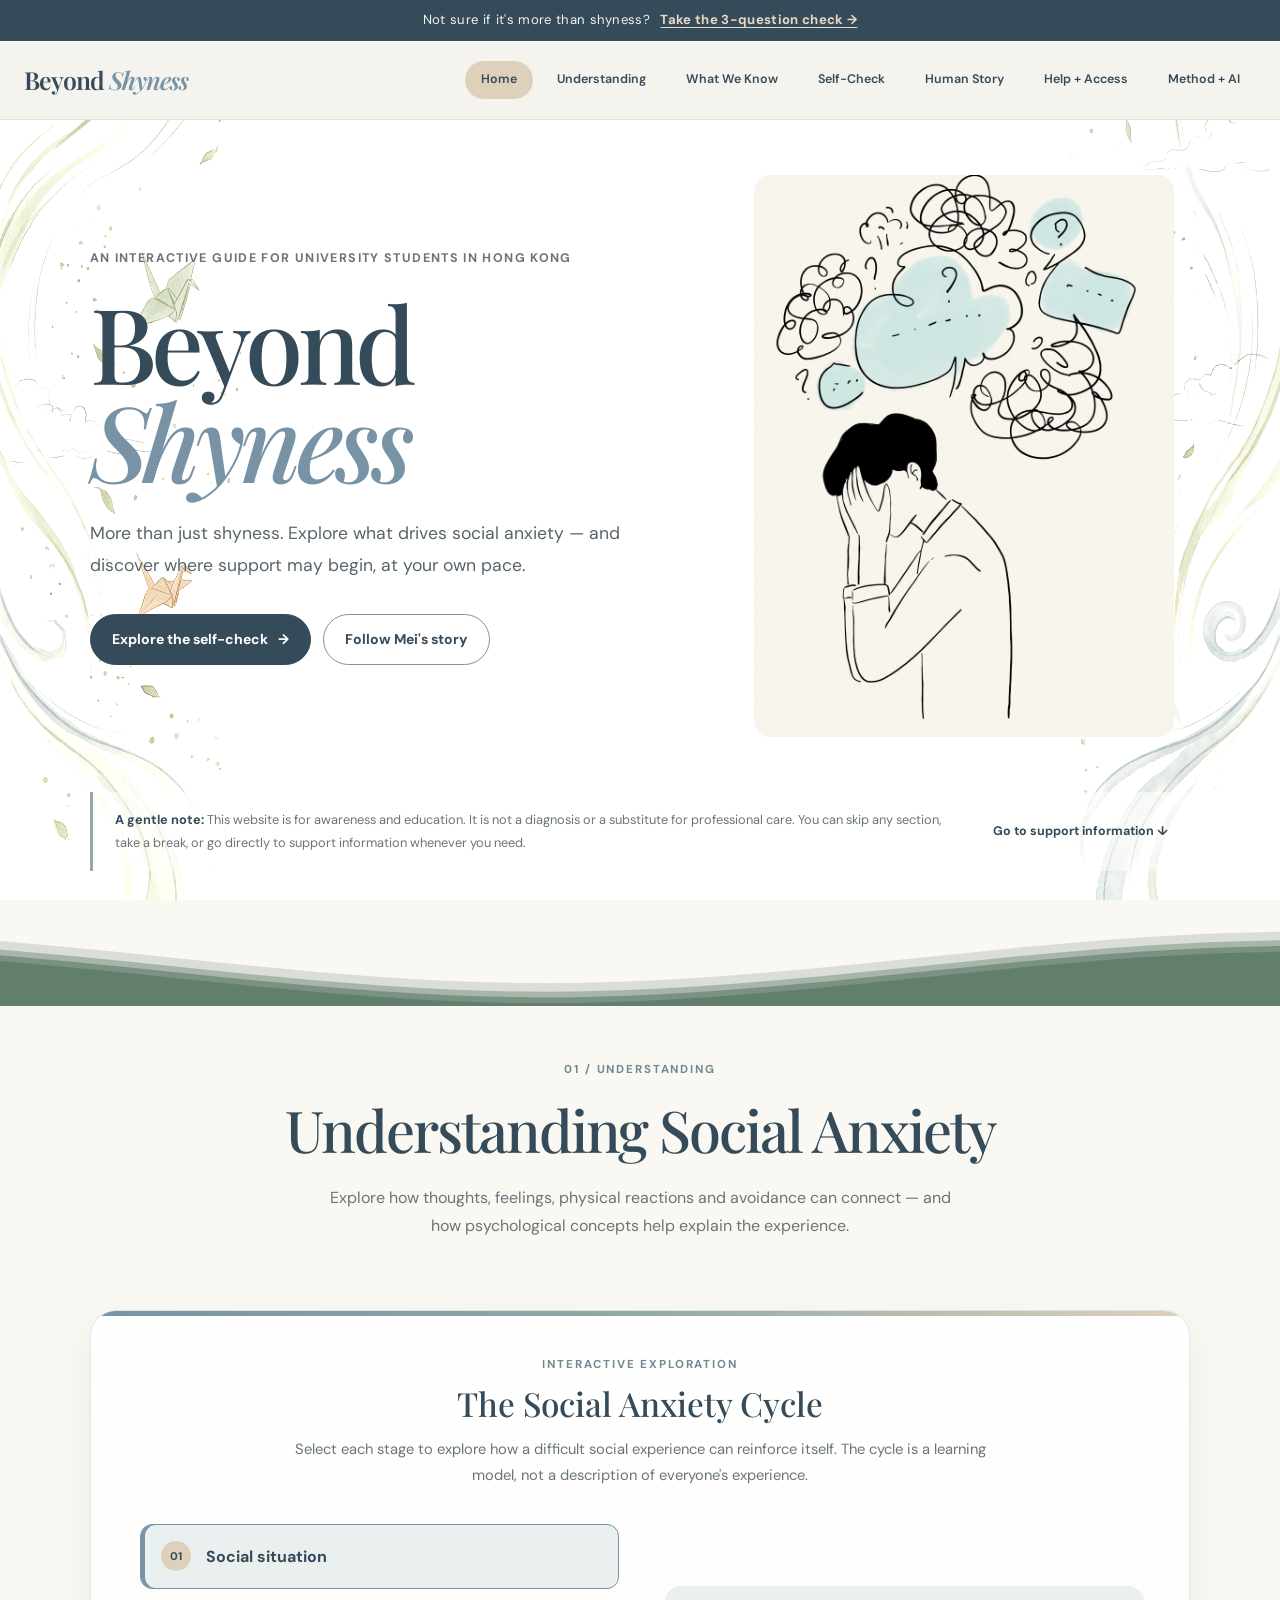
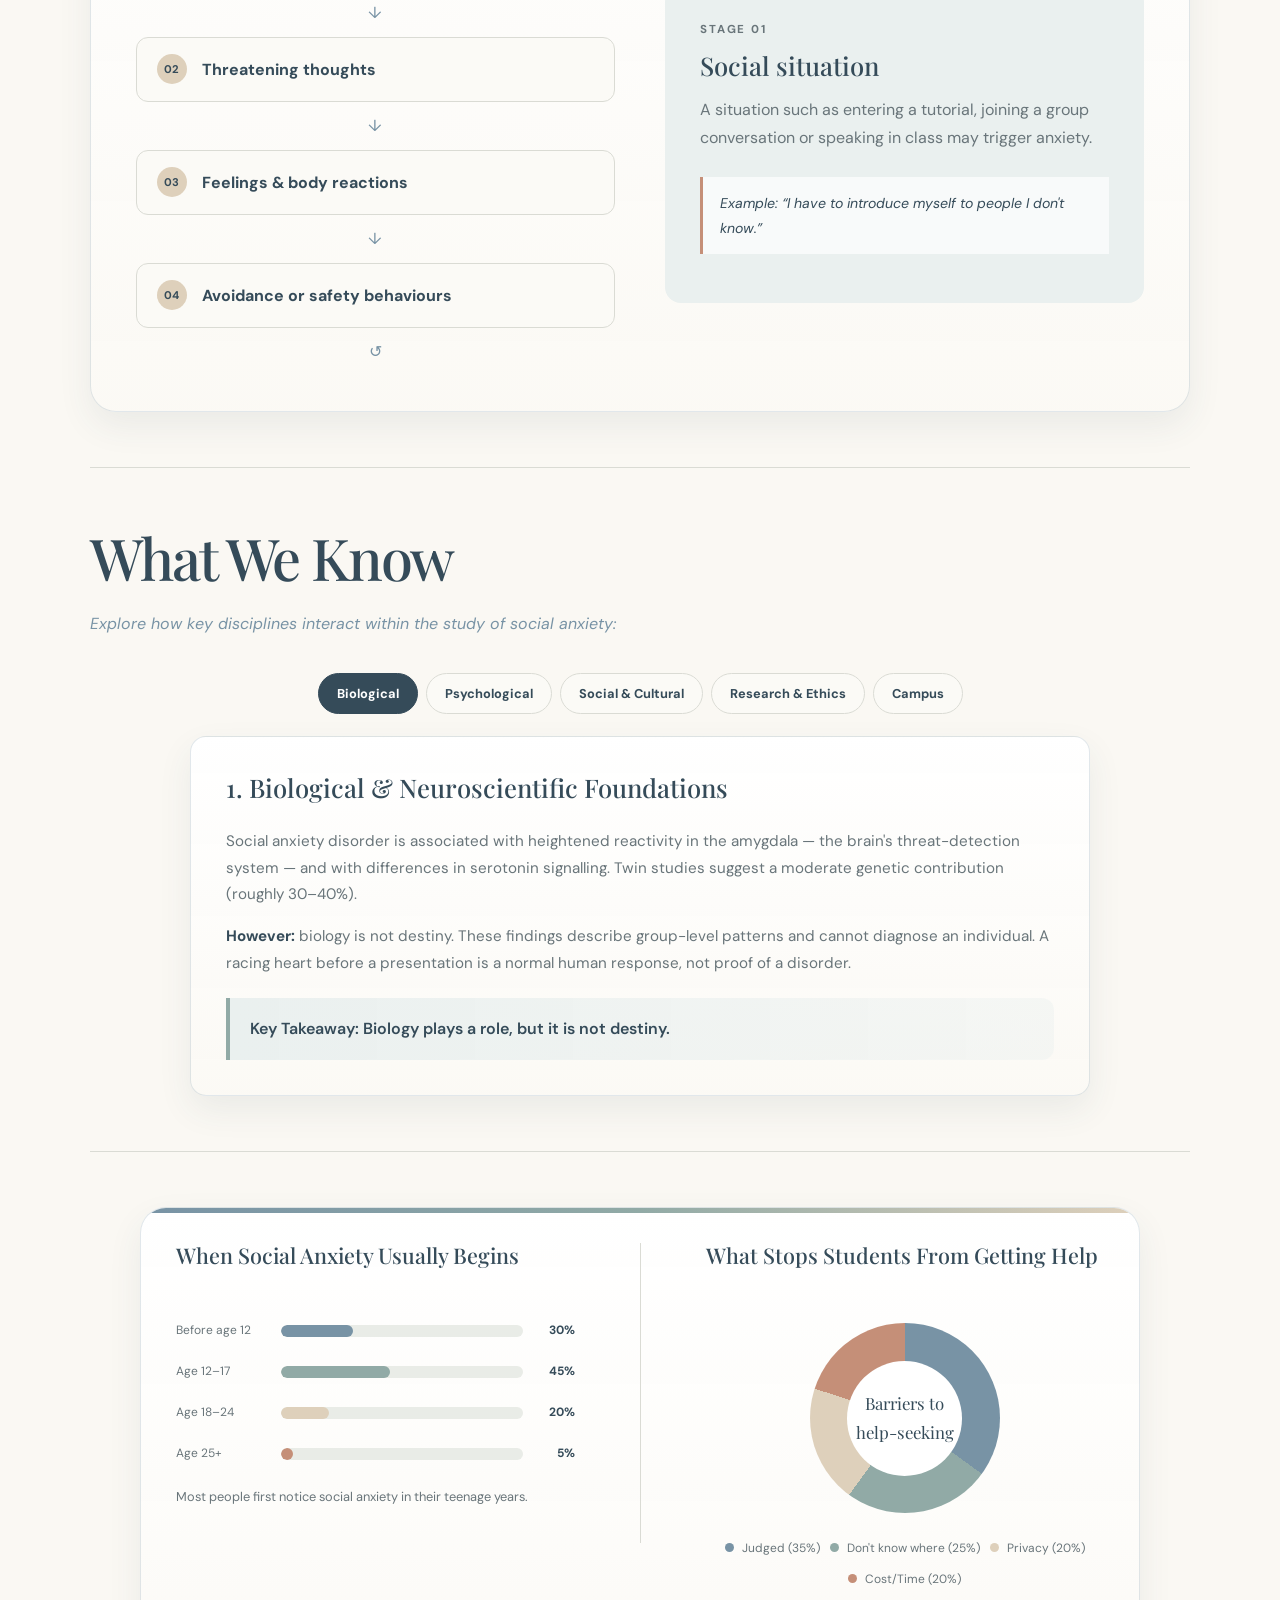
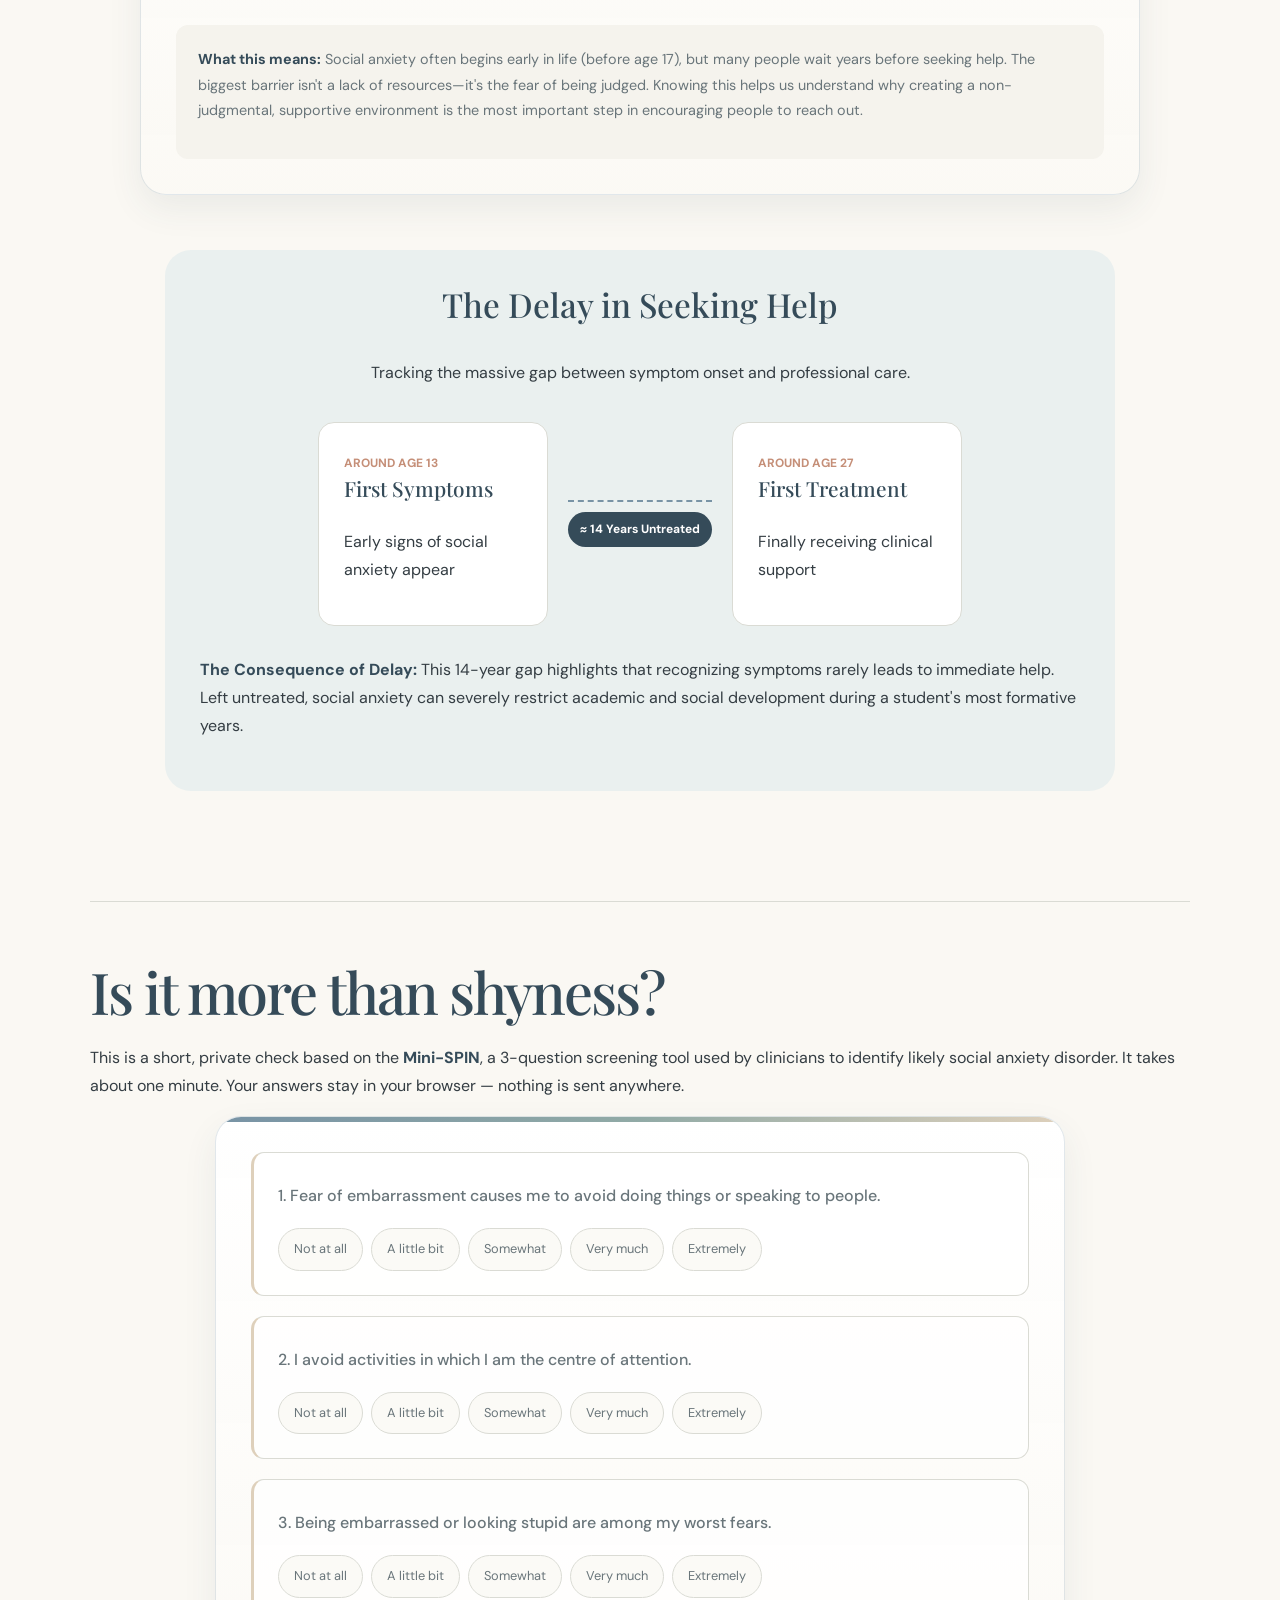
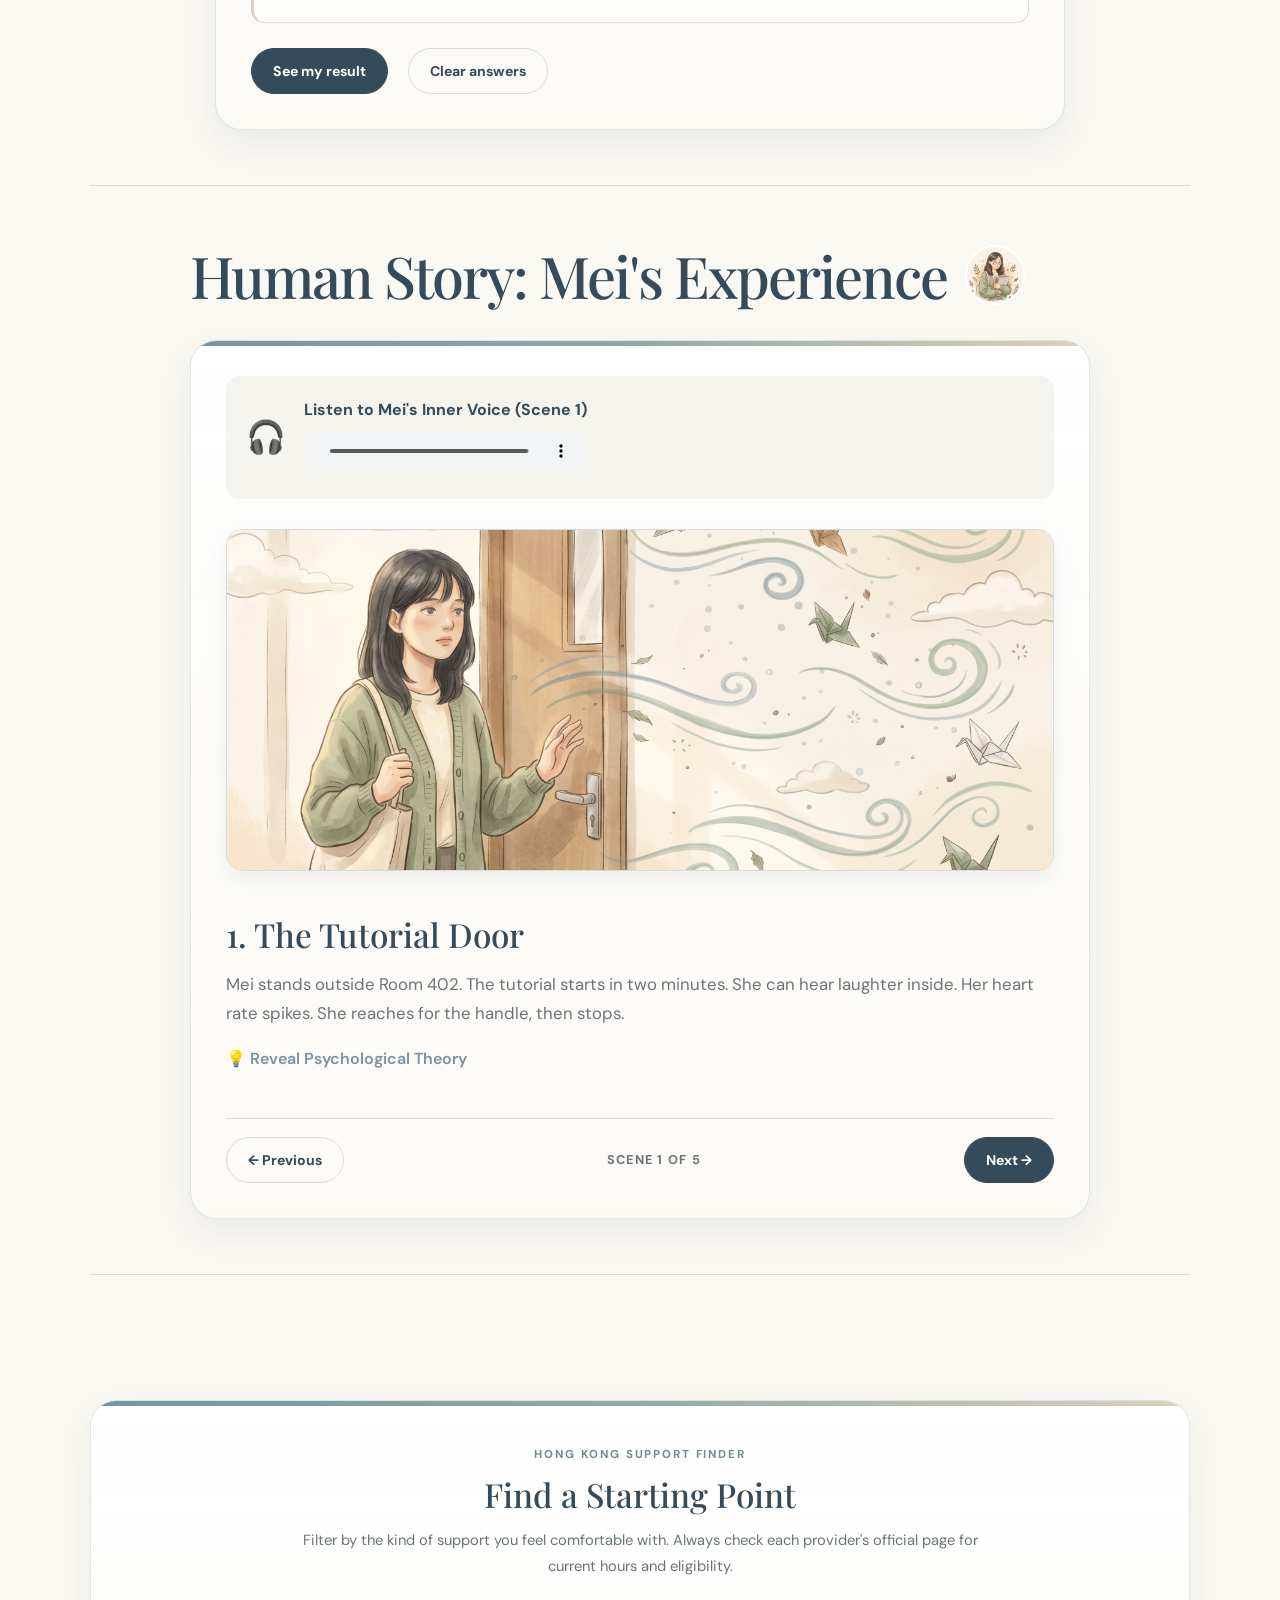
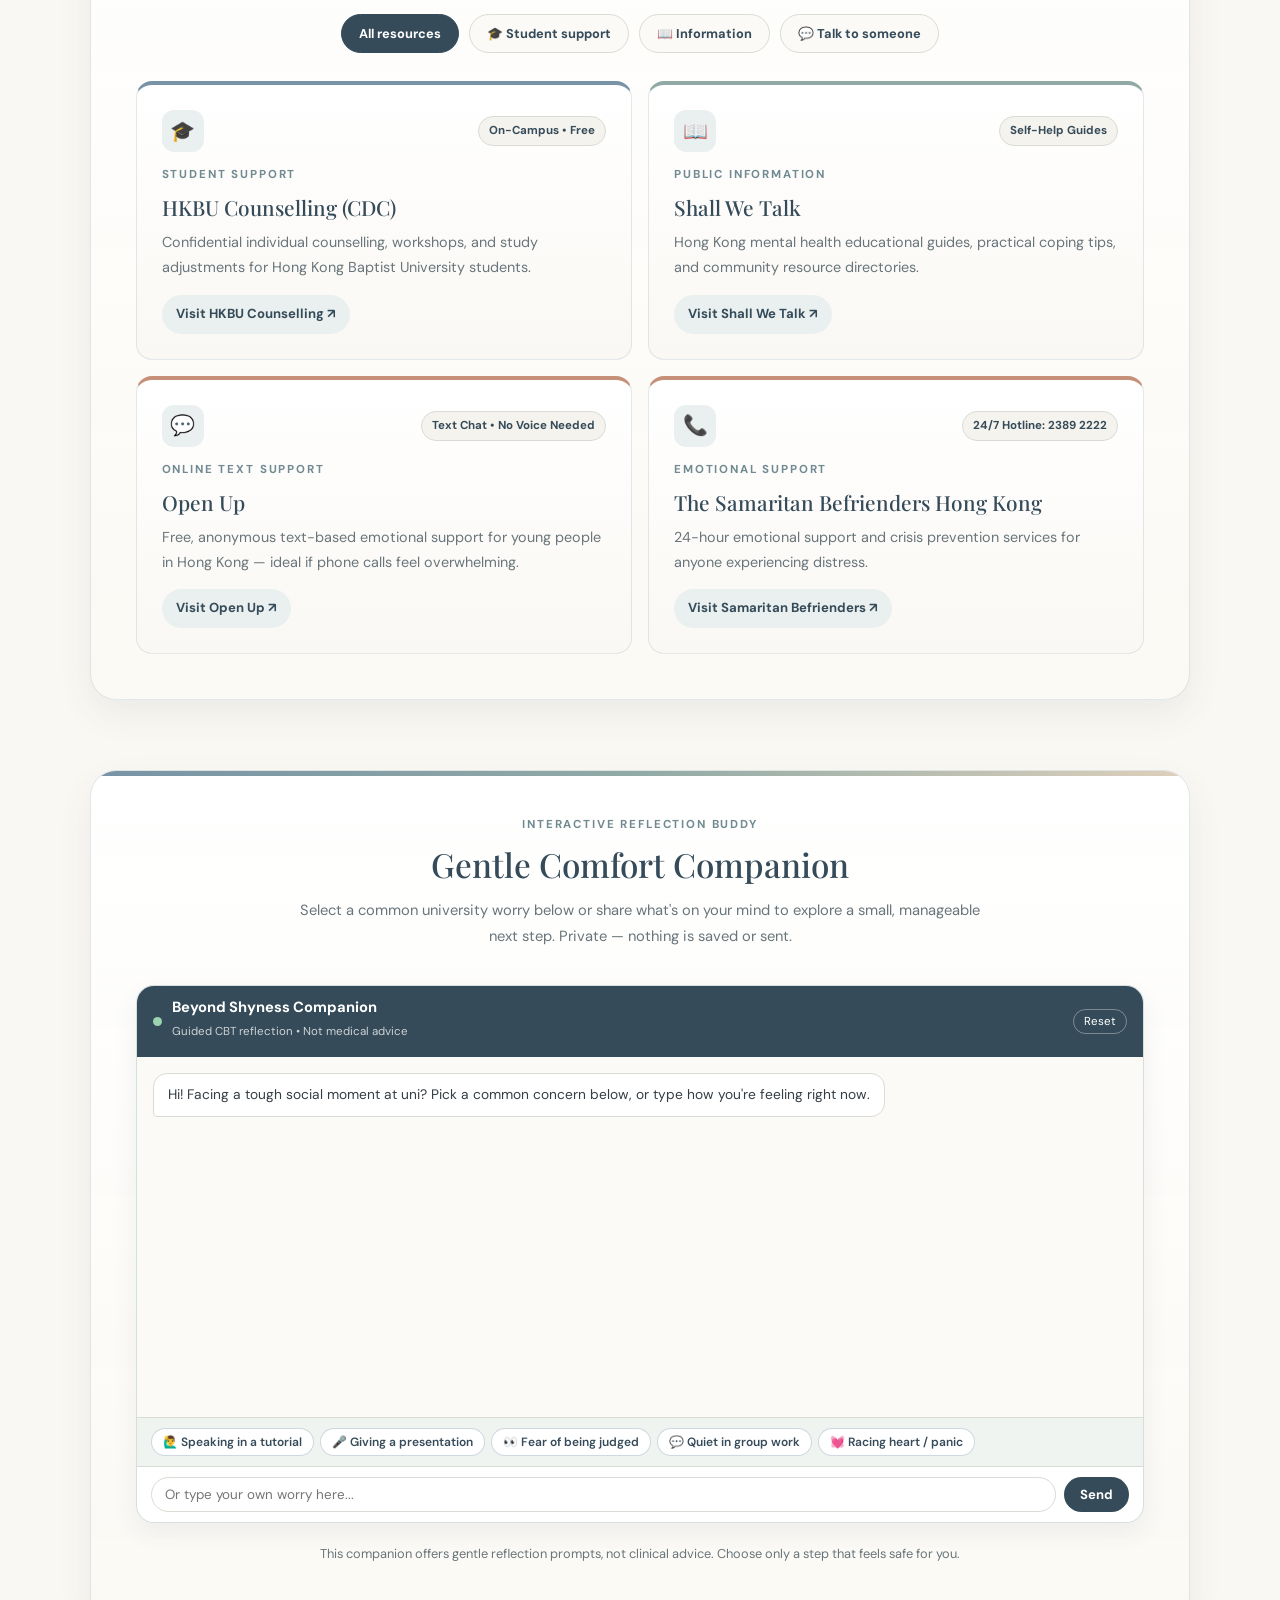
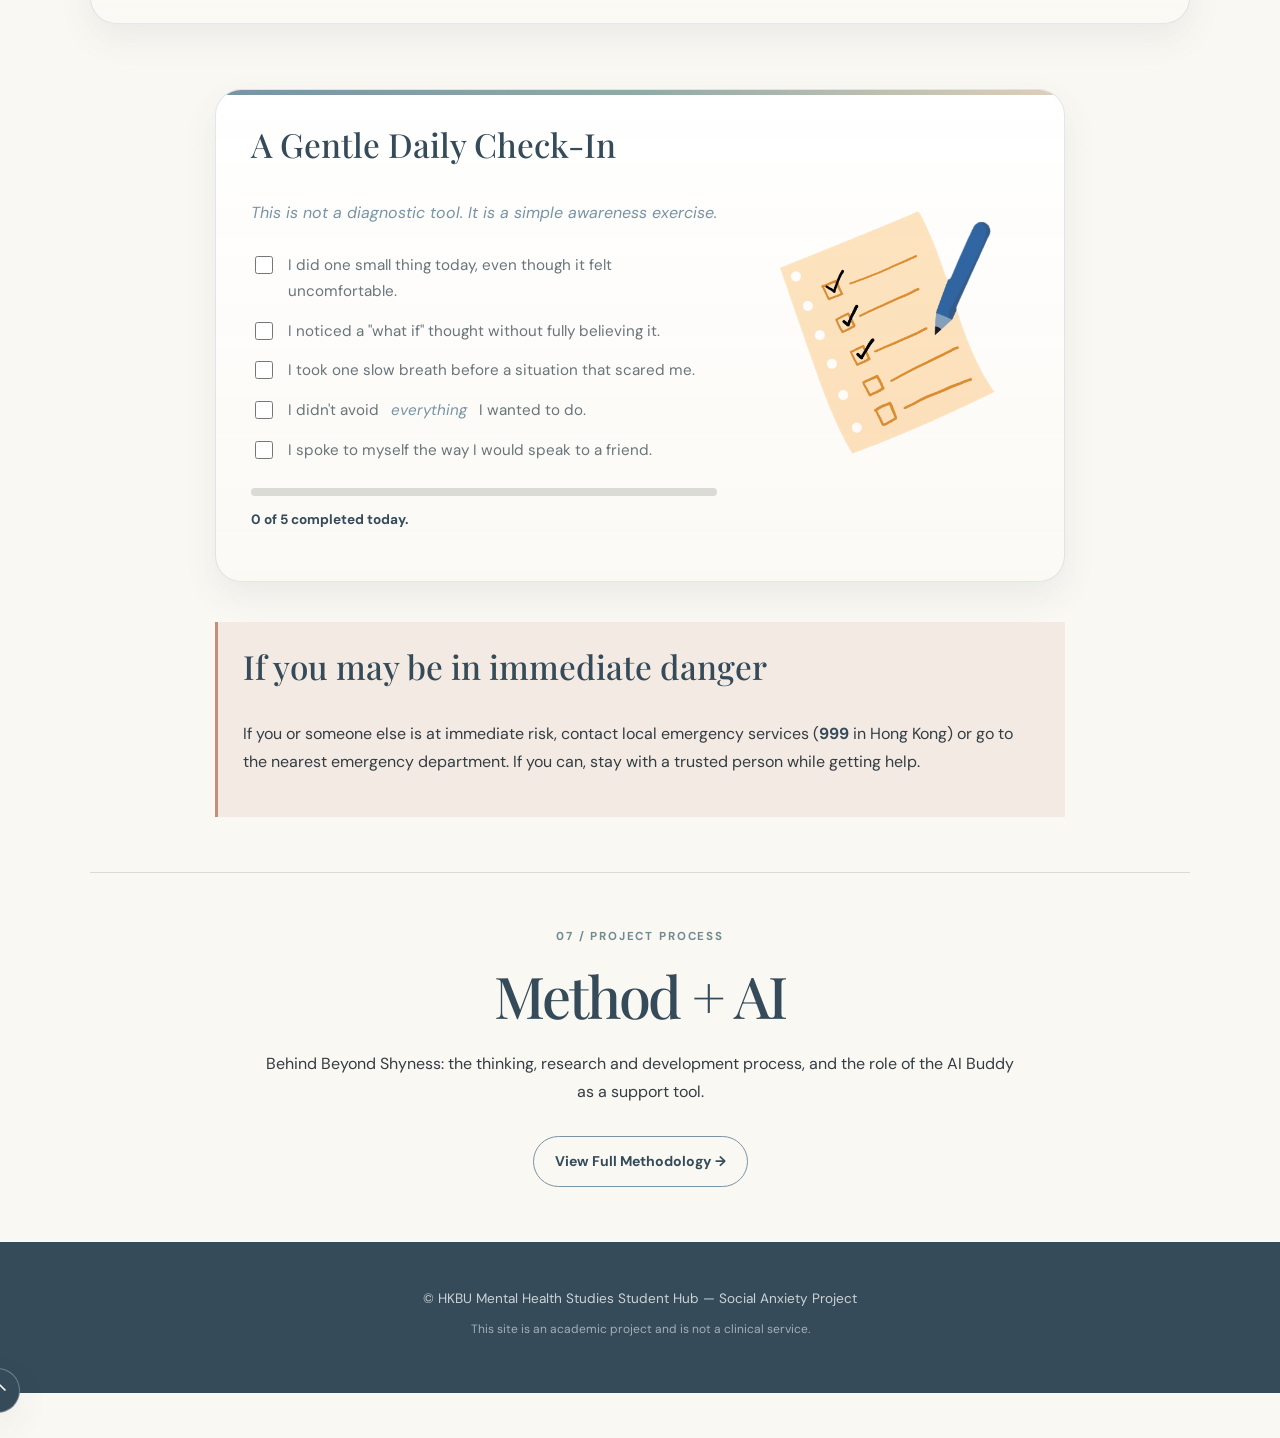
==== index.html @ 3a54d15d "add" ====
<!DOCTYPE html>
<html lang="en">
 <head>
  <meta charset="utf-8"/>
  <meta content="width=device-width, initial-scale=1.0" name="viewport"/>
  <title>Beyond Shyness &mdash; Understanding Social Anxiety</title>
  <meta content="An evidence-informed guide to social anxiety for university students in Hong Kong. Explore research, personal experiences and support." name="description"/>
  <link href="https://fonts.googleapis.com" rel="preconnect"/>
  <link crossorigin="" href="https://fonts.gstatic.com" rel="preconnect"/>
  <link href="https://fonts.googleapis.com/css2?family=DM+Sans:wght@400;500;600;700&family=Playfair+Display:ital,wght@0,500;0,600;1,500;1,600&display=swap" rel="stylesheet"/>
  <link href="style.css?v=630" rel="stylesheet"/>
 <style>
    body {
      background-color: #FAF8F3 !important;
      background-image:
        linear-gradient(rgba(250, 248, 243, 0.25), rgba(250, 248, 243, 0.25)),
        url('bg.jpg') !important;
      background-size: cover !important;
      background-position: center top !important;
      background-attachment: fixed !important;
      background-repeat: no-repeat !important;
    }
    .hero-section, .ocean-waves, #understanding, #evidence, #check, #story, #help, .method-section {
      background: transparent !important;
    }
  </style>
  <style>
    #page-bg {
      position: fixed;
      inset: 0;
      z-index: 0;
      pointer-events: none;
      background-color: #FAF8F3;
      background-image: url('bg-cranes-light.jpg');
      background-size: 100% 100%; /* 關鍵！強制將左右兩邊嘅紙鶴完整縮入螢幕寬度，唔會被裁走 */
      background-position: center center;
      background-repeat: no-repeat;
      filter: contrast(1.15) saturate(1.3);
    }
    body {
      background: #FAF8F3 !important;
    }
    .hero-section, .ocean-waves, #understanding, #evidence, #check, #story, #help, .method-section {
      background: transparent !important;
    }
    nav, main, footer, .top-banner, .back-to-top {
      position: relative;
      z-index: 1;
    }
  </style>
</head>
 <body>
  <div id="page-bg"></div>
  <div class="dust-motes-bg" aria-hidden="true">
    <span></span><span></span><span></span><span></span><span></span>
    <span></span><span></span><span></span><span></span><span></span>
  </div>
  <a class="skip-link" href="#main-content">Skip to content</a>
  <div aria-hidden="true" class="reading-progress"><span id="reading-progress-bar"></span></div>
  
  <!-- TOP BANNER -->
  <div class="top-banner">
   <p>Not sure if it's more than shyness? <a href="#check">Take the 3-question check &rarr;</a></p>
  </div>
  
  <!-- NAVIGATION (Pillow Style) -->
  <nav aria-label="Main navigation" id="main-nav">
   <div class="nav-inner">
    <a class="nav-brand" href="#home">Beyond <em>Shyness</em></a>
    <button aria-controls="main-nav-links" aria-expanded="false" class="nav-toggle" id="nav-toggle" type="button">☰ Menu</button>
    <div class="nav-links" id="main-nav-links">
     <a href="#home" class="active">Home</a>
     <a href="#understanding">Understanding</a>
     <a href="#evidence">What We Know</a>
     <a href="#check">Self-Check</a>
     <a href="#story">Human Story</a>
     <a href="#help">Help + Access</a>
     <a href="#method">Method + AI</a>
    </div>
   </div>
  </nav>
  
  <main id="main-content">
   <!-- 1. HOMEPAGE HERO -->
   <section class="hero-section" id="home">
    <div class="hero-grid">
     <div class="hero-copy">
      <p class="fiction-label">An interactive guide for university students in Hong Kong</p>
      <h1>Beyond<br/><em>Shyness</em></h1>
      <p class="hero-lede">More than just shyness. Explore what drives social anxiety &mdash; and discover where support may begin, at your own pace.</p>
      <div class="hero-buttons">
       <a class="btn-primary" href="#check">Explore the self-check <span aria-hidden="true">&rarr;</span></a>
       <a class="btn-secondary" href="#story">Follow Mei's story</a>
      </div>
     </div>
     <div class="hero-visual">
   <img src="hero-art.jpg" alt="Person holding their head with tangled thoughts and question bubbles above" class="hero-illustration"/>
  </div>
    </div>
    <aside class="hero-safety-note">
     <p><strong>A gentle note:</strong> This website is for awareness and education. It is not a diagnosis or a substitute for professional care. You can skip any section, take a break, or go directly to support information whenever you need.</p>
     <a href="#help">Go to support information &darr;</a>
    </aside>
   </section>
   
   <!-- 動態波浪 -->
   <div class="ocean-waves">
    <svg class="waves" preserveAspectRatio="none" shape-rendering="auto" viewBox="0 24 150 28" xmlns="http://www.w3.org/2000/svg" xmlns:xlink="http://www.w3.org/1999/xlink">
     <defs><path d="M-160 44c30 0 58-18 88-18s 58 18 88 18 58-18 88-18 58 18 88 18 v44h-352z" id="gentle-wave"></path></defs>
     <g class="parallax">
      <use fill="rgba(92, 122, 104, 0.2)" x="48" xlink:href="#gentle-wave" y="0"></use>
      <use fill="rgba(92, 122, 104, 0.4)" x="48" xlink:href="#gentle-wave" y="3"></use>
      <use fill="rgba(92, 122, 104, 0.6)" x="48" xlink:href="#gentle-wave" y="5"></use>
      <use fill="rgba(92, 122, 104, 0.8)" x="48" xlink:href="#gentle-wave" y="7"></use>
     </g>
    </svg>
   </div>
   
   <!-- 2. UNDERSTANDING (精简版：只保留互动循环) -->
   <section id="understanding">
    <div class="section-heading">
     <p class="section-kicker">01 / UNDERSTANDING</p>
     <h2>Understanding Social Anxiety</h2>
     <p>Explore how thoughts, feelings, physical reactions and avoidance can connect &mdash; and how psychological concepts help explain the experience.</p>
    </div>

    <div class="feature-block anxiety-cycle" id="interactive-cycle">
     <div class="feature-heading">
      <p class="section-kicker">INTERACTIVE EXPLORATION</p>
      <h3>The Social Anxiety Cycle</h3>
      <p>Select each stage to explore how a difficult social experience can reinforce itself. The cycle is a learning model, not a description of everyone's experience.</p>
     </div>
     <div class="cycle-layout">
      <div aria-label="Stages of the social anxiety cycle" class="cycle-map" role="group">
       <button aria-pressed="true" class="cycle-node is-active" data-cycle-step="situation" type="button"><span>01</span> Social situation</button>
       <span aria-hidden="true" class="cycle-connector">&darr;</span>
       <button aria-pressed="false" class="cycle-node" data-cycle-step="thoughts" type="button"><span>02</span> Threatening thoughts</button>
       <span aria-hidden="true" class="cycle-connector">&darr;</span>
       <button aria-pressed="false" class="cycle-node" data-cycle-step="feelings" type="button"><span>03</span> Feelings &amp; body reactions</button>
       <span aria-hidden="true" class="cycle-connector">&darr;</span>
       <button aria-pressed="false" class="cycle-node" data-cycle-step="avoidance" type="button"><span>04</span> Avoidance or safety behaviours</button>
       <span aria-hidden="true" class="cycle-connector">&olarr;</span>
      </div>
      <div aria-live="polite" class="cycle-explanation">
       <p class="detail-label" id="cycle-detail-number">STAGE 01</p>
       <h4 id="cycle-detail-title">Social situation</h4>
       <p id="cycle-detail-text">A situation such as entering a tutorial, joining a group conversation or speaking in class may trigger anxiety.</p>
       <p class="detail-example" id="cycle-detail-example">Example: &ldquo;I have to introduce myself to people I don't know.&rdquo;</p>
      </div>
     </div>
    </div>
   </section>
   
   <hr class="section-divider"/>
   
   <!-- 3. EVIDENCE (WHAT WE KNOW) -->
   <section id="evidence">
    <h2>What We Know</h2>
    <p><em>Explore how key disciplines interact within the study of social anxiety:</em></p>
    
    <div class="tabs-container" role="tablist">
     <button class="tab-button active" onclick="openTab(event, 'tab-1')">Biological</button>
     <button class="tab-button" onclick="openTab(event, 'tab-2')">Psychological</button>
     <button class="tab-button" onclick="openTab(event, 'tab-3')">Social &amp; Cultural</button>
     <button class="tab-button" onclick="openTab(event, 'tab-4')">Research &amp; Ethics</button>
     <button class="tab-button" onclick="openTab(event, 'tab-5')">Campus</button>
    </div>
    
    <div class="tab-content">
     <div class="tab-pane active" id="tab-1">
      <h3>1. Biological &amp; Neuroscientific Foundations</h3>
      <p>Social anxiety disorder is associated with heightened reactivity in the amygdala &mdash; the brain's threat-detection system &mdash; and with differences in serotonin signalling. Twin studies suggest a moderate genetic contribution (roughly 30&ndash;40%).</p>
      <p><strong>However:</strong> biology is not destiny. These findings describe group-level patterns and cannot diagnose an individual. A racing heart before a presentation is a normal human response, not proof of a disorder.</p>
      <div class="key-takeaway">Key Takeaway: Biology plays a role, but it is not destiny.</div>
     </div>
     <div class="tab-pane" id="tab-2">
      <h3>2. Psychological Theories &amp; Therapies</h3>
      <p>The leading model (Clark &amp; Wells, 1995) describes a cycle: a social situation triggers a negative self-image, attention turns inward, "safety behaviours" (avoiding eye contact, rehearsing sentences) are used, and afterwards the person replays the event and interprets it as failure. The cycle then strengthens.</p>
      <p>Cognitive Behavioural Therapy and graded exposure are the most strongly evidenced treatments. Therapy is not a one-size-fits-all solution, and its effectiveness depends heavily on access to care.</p>
      <div class="key-takeaway">Key Takeaway: Social anxiety is maintained by a cycle of negative thoughts and avoidance.</div>
     </div>
     <div class="tab-pane" id="tab-3">
      <h3>3. Social &amp; Cultural Factors</h3>
      <p>In Hong Kong, concerns around <em>face</em> (面子), family expectation, and academic competition can intensify the fear of being judged. The Hong Kong Mental Morbidity Survey found that most people with common mental disorders never seek professional help.</p>
      <p><strong>However:</strong> stigma does not act identically on everyone. Social anxiety is not "caused" by culture, and no cultural pattern can predict how a specific person will feel or act.</p>
      <div class="key-takeaway">Key Takeaway: Cultural pressures like 'face' can heighten the fear, but stigma affects everyone differently.</div>
     </div>
     <div class="tab-pane" id="tab-4">
      <h3>4. Research Methods &amp; Ethics</h3>
      <p>Screening tools such as the Mini-SPIN and the 17-item SPIN are validated for <em>screening</em>, not diagnosis. They trade sensitivity against specificity: some people who score above the threshold will not meet diagnostic criteria, and some who score below it will.</p>
      <p>Online self-screening raises real ethical questions &mdash; what happens to the data, how results are worded, and whether a score might frighten or falsely reassure someone. Responsible design means clear framing, no data collection, and a direct route to real support.</p>
      <div class="key-takeaway">Key Takeaway: Screening is not diagnosis. Privacy and clear framing are essential.</div>
     </div>
     <div class="tab-pane" id="tab-5">
      <h3>5. Campus &amp; Community Wellbeing</h3>
      <p>Universities are increasingly investing in counselling services, peer support networks, and reasonable adjustments &mdash; such as alternative assessment formats for students who find presentations disabling.</p>
      <p>While these programmes are valuable, they are not a substitute for professional clinical care when it is needed.</p>
      <div class="key-takeaway">Key Takeaway: Universities offer support, but they do not replace professional clinical care.</div>
     </div>
    </div>
    
    <hr class="inner-divider"/>
    
    <!-- CHARTS WITH ANIMATION -->
    <div class="combined-charts-wrapper">
     <div class="charts-row" style="display: flex; flex-direction: row; flex-wrap: nowrap;">
      <div class="chart-item" style="flex: 1; min-width: 0;">
       <h3>When Social Anxiety Usually Begins</h3>
       <div class="bar-chart">
        <div class="bar-row">
         <span class="bar-label">Before age 12</span>
         <div class="bar-track"><div class="bar-fill" data-width="30%"></div></div>
         <span class="bar-value">30%</span>
        </div>
        <div class="bar-row">
         <span class="bar-label">Age 12&ndash;17</span>
         <div class="bar-track"><div class="bar-fill" data-width="45%"></div></div>
         <span class="bar-value">45%</span>
        </div>
        <div class="bar-row">
         <span class="bar-label">Age 18&ndash;24</span>
         <div class="bar-track"><div class="bar-fill" data-width="20%"></div></div>
         <span class="bar-value">20%</span>
        </div>
        <div class="bar-row">
         <span class="bar-label">Age 25+</span>
         <div class="bar-track"><div class="bar-fill" data-width="5%"></div></div>
         <span class="bar-value">5%</span>
        </div>
       </div>
       <p class="chart-label">Most people first notice social anxiety in their teenage years.</p>
      </div>
      <div class="chart-divider-line" style="width: 1px; background: var(--line); margin: 0 30px;"></div>
      <div class="chart-item" style="flex: 1; min-width: 0;">
       <h3>What Stops Students From Getting Help</h3>
       <div aria-label="Barriers: fear of being judged 35%, not knowing where to go 25%, worry about privacy 20%, cost 20%." class="donut" role="img">
        <span class="donut-hole">Barriers to<br/>help-seeking</span>
       </div>
       <div class="donut-legend" style="display: flex; justify-content: center; flex-wrap: wrap; gap: 10px;">
        <span><span class="legend-dot" style="background: var(--dusty-blue);"></span> Judged (35%)</span>
        <span><span class="legend-dot" style="background: var(--muted-teal);"></span> Don't know where (25%)</span>
        <span><span class="legend-dot" style="background: var(--warm-sand);"></span> Privacy (20%)</span>
        <span><span class="legend-dot" style="background: var(--terracotta);"></span> Cost/Time (20%)</span>
       </div>
      </div>
     </div>
     
     <div class="chart-insight">
      <p><strong>What this means:</strong> Social anxiety often begins early in life (before age 17), but many people wait years before seeking help. The biggest barrier isn't a lack of resources&mdash;it's the fear of being judged. Knowing this helps us understand why creating a non-judgmental, supportive environment is the most important step in encouraging people to reach out.</p>
     </div>
    </div>
    
    <div class="gap-bridge-wrapper">
     <div class="gap-header">
      <h3>The Delay in Seeking Help</h3>
      <p>Tracking the massive gap between symptom onset and professional care.</p>
     </div>
     <div class="bridge-container">
      <div class="bridge-card start">
       <span class="bridge-age">Around Age 13</span>
       <h4>First Symptoms</h4>
       <p>Early signs of social anxiety appear</p>
      </div>
      <div class="bridge-connector">
       <div class="bridge-line"></div>
       <div class="bridge-badge">&asymp; 14 Years Untreated</div>
      </div>
      <div class="bridge-card end">
       <span class="bridge-age">Around Age 27</span>
       <h4>First Treatment</h4>
       <p>Finally receiving clinical support</p>
      </div>
     </div>
     <div style="margin-top: 30px;">
      <p><strong>The Consequence of Delay:</strong> This 14-year gap highlights that recognizing symptoms rarely leads to immediate help. Left untreated, social anxiety can severely restrict academic and social development during a student's most formative years.</p>
     </div>
    </div>
   </section>
   
   <hr class="section-divider"/>
   
   <!-- 4. SELF-CHECK -->
   <section id="check">
    <h2>Is it more than shyness?</h2>
    <p>This is a short, private check based on the <strong>Mini-SPIN</strong>, a 3-question screening tool used by clinicians to identify likely social anxiety disorder. It takes about one minute. Your answers stay in your browser &mdash; nothing is sent anywhere.</p>
    
    <div class="check-card">
     <form id="spin-form">
      <div class="spin-question">
       <p>1. Fear of embarrassment causes me to avoid doing things or speaking to people.</p>
       <div class="spin-options">
        <label class="opt"><input name="q1" type="radio" value="0"/><span class="opt-pill">Not at all</span></label>
        <label class="opt"><input name="q1" type="radio" value="1"/><span class="opt-pill">A little bit</span></label>
        <label class="opt"><input name="q1" type="radio" value="2"/><span class="opt-pill">Somewhat</span></label>
        <label class="opt"><input name="q1" type="radio" value="3"/><span class="opt-pill">Very much</span></label>
        <label class="opt"><input name="q1" type="radio" value="4"/><span class="opt-pill">Extremely</span></label>
       </div>
      </div>
      <div class="spin-question">
       <p>2. I avoid activities in which I am the centre of attention.</p>
       <div class="spin-options">
        <label class="opt"><input name="q2" type="radio" value="0"/><span class="opt-pill">Not at all</span></label>
        <label class="opt"><input name="q2" type="radio" value="1"/><span class="opt-pill">A little bit</span></label>
        <label class="opt"><input name="q2" type="radio" value="2"/><span class="opt-pill">Somewhat</span></label>
        <label class="opt"><input name="q2" type="radio" value="3"/><span class="opt-pill">Very much</span></label>
        <label class="opt"><input name="q2" type="radio" value="4"/><span class="opt-pill">Extremely</span></label>
       </div>
      </div>
      <div class="spin-question">
       <p>3. Being embarrassed or looking stupid are among my worst fears.</p>
       <div class="spin-options">
        <label class="opt"><input name="q3" type="radio" value="0"/><span class="opt-pill">Not at all</span></label>
        <label class="opt"><input name="q3" type="radio" value="1"/><span class="opt-pill">A little bit</span></label>
        <label class="opt"><input name="q3" type="radio" value="2"/><span class="opt-pill">Somewhat</span></label>
        <label class="opt"><input name="q3" type="radio" value="3"/><span class="opt-pill">Very much</span></label>
        <label class="opt"><input name="q3" type="radio" value="4"/><span class="opt-pill">Extremely</span></label>
       </div>
      </div>
     </form>
     <div class="check-actions">
      <button class="btn-primary" onclick="scoreSPIN(event)">See my result</button>
      <button class="btn-ghost" onclick="resetSPIN(event)">Clear answers</button>
     </div>
     <div aria-live="polite" class="spin-result" id="spin-result"></div>
    </div>
   </section>
   
   <hr class="section-divider"/>
   
   <!-- 5. HUMAN STORY -->
   <section id="story">
    <div class="story-title-container">
     <h2>Human Story: Mei's Experience</h2>
     <img alt="Mei" class="mei-title-avatar" src="mei.jpg"/>
    </div>
    <div class="audio-story-wrapper">
     <div class="audio-player-container">
      <div>🎧</div>
      <div>
       <p>Listen to Mei's Inner Voice (Scene <span id="audio-scene-num">1</span>)</p>
       <audio controls="" id="story-audio">
        <source src="scene1.mp3" type="audio/mpeg"/>
       </audio>
      </div>
     </div>
     <div class="story-illustration-box">
      <img src="scene1.jpg" alt="Mei's story illustration" id="story-scene-img" />
     </div>
     <div class="scene-text-area">
      <div class="scene active" id="scene-1">
       <h3>1. The Tutorial Door</h3>
       <p class="scene-description">Mei stands outside Room 402. The tutorial starts in two minutes. She can hear laughter inside. Her heart rate spikes. She reaches for the handle, then stops.</p>
       <div class="theory-trigger" onclick="toggleTheory('theory-1')" style="cursor:pointer; color: var(--dusty-blue); font-weight: 600; margin-top: 15px;">💡 Reveal Psychological Theory</div>
       <div class="theory-content" id="theory-1"><strong>Theory link:</strong> Amygdala activation triggers a physical 'fight or flight' response before any real threat exists.</div>
      </div>
      <div class="scene" id="scene-2">
       <h3>2. The Group Chat</h3>
       <p class="scene-description">Later, the project group chat pings: <em>"Who wants to present?"</em> Mei types: <em>"I can do the intro."</em> She looks at the words. Deletes them. Closes the app.</p>
       <div class="theory-trigger" onclick="toggleTheory('theory-2')" style="cursor:pointer; color: var(--dusty-blue); font-weight: 600; margin-top: 15px;">💡 Reveal Psychological Theory</div>
       <div class="theory-content" id="theory-2"><strong>Theory link:</strong> Deleting the message is a 'safety behaviour'. It brings immediate relief but reinforces the cycle of avoidance.</div>
      </div>
      <div class="scene" id="scene-3">
       <h3>3. The Spotlight</h3>
       <p class="scene-description">In class, the tutor asks Mei for her view on the reading. The room goes quiet. She has a split second to decide.</p>
      </div>
      <div class="choice-ui" id="choice-ui" style="display: none; margin-top: 20px; padding: 20px; background: #EAF0EF; border-radius: 12px; text-align: center;">
       <p style="font-weight: bold; margin-bottom: 15px;">What does Mei do?</p>
       <div style="display: flex; gap: 15px; justify-content: center;">
        <button class="btn-primary" onclick="makeChoice('speak')">Speak up</button>
        <button class="btn-ghost" onclick="makeChoice('quiet')">Stay quiet</button>
       </div>
      </div>
      <div class="scene" id="scene-4">
       <h3>4. The Aftermath</h3>
       <p class="scene-description" id="scene-4-text">She says something short, hears her own voice too loudly, and spends the next twenty minutes replaying it.</p>
       <div class="theory-trigger" onclick="toggleTheory('theory-4')" style="cursor:pointer; color: var(--dusty-blue); font-weight: 600; margin-top: 15px;">💡 Reveal Psychological Theory</div>
       <div class="theory-content" id="theory-4"><strong>Theory link:</strong> 'Post-event processing' is when people replay social events, focusing only on perceived flaws.</div>
      </div>
      <div class="scene" id="scene-5">
       <h3>5. A Small Step</h3>
       <p class="scene-description">Mei talks to a friend after class. "Crowds are hard for me," she says. Her friend just nods. It wasn't a disaster. It was a small, safe step.</p>
      </div>
     </div>
     <div class="story-controls">
      <button class="btn-ghost" onclick="changeScene(-1)">&larr; Previous</button>
      <span id="scene-indicator">SCENE 1 OF 5</span>
      <button class="btn-primary" onclick="changeScene(1)">Next &rarr;</button>
     </div>
    </div>
   </section>
   
   <hr class="section-divider"/>
   
   <!-- 6. HELP + ACCESS -->
   <section id="help">
    <div class="feature-block support-finder" id="support-finder">
     <div class="feature-heading">
      <p class="section-kicker">HONG KONG SUPPORT FINDER</p>
      <h3>Find a Starting Point</h3>
      <p>Filter by the kind of support you feel comfortable with. Always check each provider's official page for current hours and eligibility.</p>
     </div>
     
     <div aria-label="Filter support resources" class="support-filter" role="group" style="display: flex; justify-content: center; flex-wrap: wrap; gap: 10px; margin-bottom: 28px;">
      <button aria-pressed="true" class="filter-button is-active" data-support-filter="all" type="button" onclick="filterSupport('all', this)">All resources</button>
      <button aria-pressed="false" class="filter-button" data-support-filter="student" type="button" onclick="filterSupport('student', this)">🎓 Student support</button>
      <button aria-pressed="false" class="filter-button" data-support-filter="information" type="button" onclick="filterSupport('information', this)">📖 Information</button>
      <button aria-pressed="false" class="filter-button" data-support-filter="talk" type="button" onclick="filterSupport('talk', this)">💬 Talk to someone</button>
     </div>
     
     <div class="support-finder-grid">
      <article class="support-finder-card" data-support-category="student">
       <div class="support-card-top">
        <span class="support-icon-badge">🎓</span>
        <span class="support-tag">On-Campus &bull; Free</span>
       </div>
       <p class="detail-label">STUDENT SUPPORT</p>
       <h4>HKBU Counselling (CDC)</h4>
       <p>Confidential individual counselling, workshops, and study adjustments for Hong Kong Baptist University students.</p>
       <a href="https://sa.hkbu.edu.hk/cdc" rel="noopener noreferrer" target="_blank">Visit HKBU Counselling &nearrow;</a>
      </article>

      <article class="support-finder-card" data-support-category="information">
       <div class="support-card-top">
        <span class="support-icon-badge">📖</span>
        <span class="support-tag">Self-Help Guides</span>
       </div>
       <p class="detail-label">PUBLIC INFORMATION</p>
       <h4>Shall We Talk</h4>
       <p>Hong Kong mental health educational guides, practical coping tips, and community resource directories.</p>
       <a href="https://www.shallwetalk.hk/" rel="noopener noreferrer" target="_blank">Visit Shall We Talk &nearrow;</a>
      </article>

      <article class="support-finder-card" data-support-category="talk">
       <div class="support-card-top">
        <span class="support-icon-badge">💬</span>
        <span class="support-tag">Text Chat &bull; No Voice Needed</span>
       </div>
       <p class="detail-label">ONLINE TEXT SUPPORT</p>
       <h4>Open Up</h4>
       <p>Free, anonymous text-based emotional support for young people in Hong Kong — ideal if phone calls feel overwhelming.</p>
       <a href="https://www.openup.hk/" rel="noopener noreferrer" target="_blank">Visit Open Up &nearrow;</a>
      </article>

      <article class="support-finder-card" data-support-category="talk">
       <div class="support-card-top">
        <span class="support-icon-badge">📞</span>
        <span class="support-tag">24/7 Hotline: 2389 2222</span>
       </div>
       <p class="detail-label">EMOTIONAL SUPPORT</p>
       <h4>The Samaritan Befrienders Hong Kong</h4>
       <p>24-hour emotional support and crisis prevention services for anyone experiencing distress.</p>
       <a href="https://www.sbhk.org.hk/" rel="noopener noreferrer" target="_blank">Visit Samaritan Befrienders &nearrow;</a>
      </article>
     </div>
    </div>
    
   <div class="feature-block comfort-planner" id="comfort-planner">
     <div class="feature-heading">
      <p class="section-kicker">INTERACTIVE REFLECTION BUDDY</p>
      <h3>Gentle Comfort Companion</h3>
      <p>Select a common university worry below or share what's on your mind to explore a small, manageable next step. Private &mdash; nothing is saved or sent.</p>
     </div>

     <div class="planner-split-layout">
      <div class="embedded-chat-box">
       <div class="embedded-chat-header">
        <span class="bot-status-dot"></span>
        <div>
         <strong>Beyond Shyness Companion</strong>
         <small>Guided CBT reflection &bull; Not medical advice</small>
        </div>
        <button type="button" class="chat-reset-btn" onclick="resetPlannerChat()">Reset</button>
       </div>

       <div class="embedded-chat-messages" id="planner-chat-messages" aria-live="polite">
        <div class="p-msg bot">
         Hi! Facing a tough social moment at uni? Pick a common concern below, or type how you're feeling right now.
        </div>
       </div>

       <div class="embedded-quick-chips" id="planner-quick-chips">
        <button type="button" data-concern="tutorial">🙋‍♂️ Speaking in a tutorial</button>
        <button type="button" data-concern="presentation">🎤 Giving a presentation</button>
        <button type="button" data-concern="judgment">👀 Fear of being judged</button>
        <button type="button" data-concern="groupwork">💬 Quiet in group work</button>
        <button type="button" data-concern="physical">💓 Racing heart / panic</button>
       </div>

       <form class="embedded-chat-form" id="planner-chat-form">
        <input type="text" id="planner-chat-input" placeholder="Or type your own worry here..." autocomplete="off" />
        <button type="submit">Send</button>
       </form>
      </div>
     </div>

     <p class="planner-note">This companion offers gentle reflection prompts, not clinical advice. Choose only a step that feels safe for you.</p>
    </div>
    
   <div class="self-care-check">
     <div class="checkin-split-layout">
      <div class="checkin-content">
       <h3>A Gentle Daily Check-In</h3>
       <p><em>This is not a diagnostic tool. It is a simple awareness exercise.</em></p>
       <div class="checklist-container">
        <label class="check-item"><input class="daily-check" type="checkbox"/> I did one small thing today, even though it felt uncomfortable.</label>
        <label class="check-item"><input class="daily-check" type="checkbox"/> I noticed a "what if" thought without fully believing it.</label>
        <label class="check-item"><input class="daily-check" type="checkbox"/> I took one slow breath before a situation that scared me.</label>
        <label class="check-item"><input class="daily-check" type="checkbox"/> I didn't avoid <em>everything</em> I wanted to do.</label>
        <label class="check-item"><input class="daily-check" type="checkbox"/> I spoke to myself the way I would speak to a friend.</label>
       </div>
       <div class="progress-container"><div class="progress-bar" id="check-progress"></div></div>
       <p class="check-feedback" id="check-message">0 of 5 completed today.</p>
      </div>
      <div class="checkin-visual">
       <img src="daily%20check%20in.png" alt="Checklist with checked boxes and a blue pencil" style="mix-blend-mode: multiply; background: transparent; border: none; border-radius: 0; box-shadow: none;" />
      </div>
     </div>
    </div>
    
    <div class="safety-note">
     <h3>If you may be in immediate danger</h3>
     <p>If you or someone else is at immediate risk, contact local emergency services (<strong>999</strong> in Hong Kong) or go to the nearest emergency department. If you can, stay with a trusted person while getting help.</p>
    </div>
   </section>
   
   <hr class="section-divider"/>
   
   <!-- 7. METHOD + AI (极简版链接) -->
   <section class="method-section" id="method">
    <div class="section-heading">
     <p class="section-kicker">07 / PROJECT PROCESS</p>
     <h2>Method + AI</h2>
     <p>Behind Beyond Shyness: the thinking, research and development process, and the role of the AI Buddy as a support tool.</p>
     <div style="margin-top: 30px;">
      <a href="method.html" class="btn-secondary" target="_blank">View Full Methodology &rarr;</a>
     </div>
    </div>
   </section>
  </main>
  
  <footer>
   <div class="container">
    <p>&copy; HKBU Mental Health Studies Student Hub &mdash; Social Anxiety Project</p>
    <p class="footer-note">This site is an academic project and is not a clinical service.</p>
   </div>
  </footer>
  
  <a aria-label="Back to top" class="back-to-top" href="#home" id="backToTop">&uarr;</a>

  <!-- JAVASCRIPT -->
  <script>
    document.addEventListener("DOMContentLoaded", () => {
      // 1. Mobile Navigation
      const navToggle = document.getElementById("nav-toggle");
      const navLinks = document.getElementById("main-nav-links");
      if (navToggle && navLinks) {
        navToggle.addEventListener("click", () => {
          const isExpanded = navToggle.getAttribute("aria-expanded") === "true";
          navToggle.setAttribute("aria-expanded", !isExpanded);
          navLinks.classList.toggle("is-open");
        });
      }

      // 2. Reading Progress
      const progressBar = document.getElementById("reading-progress-bar");
      if (progressBar) {
        window.addEventListener("scroll", () => {
          const scrollTop = window.scrollY;
          const docHeight = document.documentElement.scrollHeight - window.innerHeight;
          const progress = (scrollTop / docHeight) * 100;
          progressBar.style.width = progress + "%";
        });
      }

      // 3. Scroll Spy (导航栏跟随滚动高亮胶囊)
      window.addEventListener("scroll", () => {
        let current = "";
        const sections = document.querySelectorAll("section");
        const scrollPosition = window.scrollY + 150;

        sections.forEach((section) => {
          const sectionTop = section.offsetTop;
          const sectionHeight = section.offsetHeight;
          if (scrollPosition >= sectionTop && scrollPosition < sectionTop + sectionHeight) {
            current = section.getAttribute("id");
          }
        });

        document.querySelectorAll(".nav-links a").forEach((link) => {
          link.classList.remove("active");
          if (link.getAttribute("href") === `#${current}`) {
            link.classList.add("active");
          }
        });
      });

      // 4. Interactive Cycle
      const cycleData = {
        situation: { num: "01", title: "Social situation", text: "A situation such as entering a tutorial, joining a group conversation or speaking in class may trigger anxiety.", example: "Example: “I have to introduce myself to people I don't know.”" },
        thoughts: { num: "02", title: "Threatening thoughts", text: "You might imagine negative outcomes, such as being judged, embarrassing yourself, or being unable to speak.", example: "Example: “They will think I'm weird if I don't say anything.”" },
        feelings: { num: "03", title: "Feelings & body reactions", text: "Anxiety can show up physically (racing heart, sweating, shaking) and emotionally (fear, panic, dread).", example: "Example: Your heart pounds and your face feels hot." },
        avoidance: { num: "04", title: "Avoidance or safety behaviours", text: "To reduce discomfort, you might avoid the situation or use subtle safety behaviours that prevent you from testing your fears.", example: "Example: Looking at your phone to avoid eye contact, or deciding not to go." }
      };
      const cycleNodes = document.querySelectorAll(".cycle-node");
      const cycleDetailNum = document.getElementById("cycle-detail-number");
      const cycleDetailTitle = document.getElementById("cycle-detail-title");
      const cycleDetailText = document.getElementById("cycle-detail-text");
      const cycleDetailExample = document.getElementById("cycle-detail-example");

      cycleNodes.forEach(node => {
        node.addEventListener("click", () => {
          cycleNodes.forEach(n => { n.classList.remove("is-active"); n.setAttribute("aria-pressed", "false"); });
          node.classList.add("is-active");
          node.setAttribute("aria-pressed", "true");
          const step = node.getAttribute("data-cycle-step");
          const data = cycleData[step];
          if (data && cycleDetailTitle) {
            cycleDetailNum.textContent = "STAGE " + data.num;
            cycleDetailTitle.textContent = data.title;
            cycleDetailText.textContent = data.text;
            cycleDetailExample.textContent = data.example;
          }
        });
      });

      // 5. Evidence Tabs
      window.openTab = (evt, tabName) => {
        const tabcontent = document.querySelectorAll(".tab-pane");
        const tablinks = document.querySelectorAll(".tab-button");
        tabcontent.forEach(tab => tab.classList.remove("active"));
        tablinks.forEach(link => link.classList.remove("active"));
        document.getElementById(tabName).classList.add("active");
        evt.currentTarget.classList.add("active");
      };

      // 6. Chart Animation (Intersection Observer)
      const chartWrapper = document.querySelector('.combined-charts-wrapper');
      if (chartWrapper) {
        const chartObserver = new IntersectionObserver((entries) => {
          entries.forEach(entry => {
            if (entry.isIntersecting) {
              entry.target.classList.add('is-visible');
              // Trigger Bar Chart Growth
              const bars = entry.target.querySelectorAll('.bar-fill');
              bars.forEach(bar => {
                bar.style.width = bar.getAttribute('data-width');
              });
              chartObserver.unobserve(entry.target);
            }
          });
        }, { threshold: 0.3 });
        
        chartObserver.observe(chartWrapper);
      }

      // 7. Mini-SPIN (with Score Ring + Spectrum Visualizer)
   window.scoreSPIN = (e) => {
     e.preventDefault();
     const form = document.getElementById("spin-form");
     const out = document.getElementById("spin-result");
     let total = 0;
     let answered = 0;

     for (let i = 1; i <= 3; i++) {
       const sel = form.querySelector(`input[name="q${i}"]:checked`);
       if (sel) { total += parseInt(sel.value, 10); answered++; }
     }
     if (answered < 3) {
       out.innerHTML = `<span class="spin-badge">ALMOST THERE</span><h3>One more step</h3><p>Please answer all three questions (${answered}/3 completed) to see your result.</p>`;
       out.classList.add("show");
       return;
     }

     const percent = Math.round((total / 12) * 100);
     let badge, heading, body, ringColor, zoneLabel;

     if (total >= 6) {
       badge = "ABOVE SCREENING THRESHOLD (6+)";
       heading = "Elevated Social Anxiety Signals";
       ringColor = "var(--terracotta)";
       zoneLabel = "Threshold zone (6–12)";
       body = `<p>Your answers are <strong>above the usual screening threshold</strong> (6 or more). This does not mean you have a diagnosis &mdash; only a qualified professional can decide that. It does mean it is worth talking to someone.</p><p>Social anxiety is one of the most treatable mental health conditions. You are not being dramatic, and you are not alone.</p><p><a href="#help" class="btn-primary" style="margin-top:15px;">See support options</a></p>`;
     } else if (total >= 3) {
       badge = "MILD / SITUATIONAL REFLECTION";
       heading = "Moderate Social Discomfort";
       ringColor = "var(--dusty-blue)";
       zoneLabel = "Mild zone (3–5)";
       body = `<p>Your answers are <strong>below the usual screening threshold</strong>, but you are noticing some discomfort in social situations. That is common, and it is still worth paying attention to.</p><p>If it starts to limit what you want to do &mdash; the societies you join, the questions you ask, the people you meet &mdash; consider speaking to a counsellor.</p>`;
     } else {
       badge = "LOW SCREENING SIGNALS";
       heading = "Minimal Social Anxiety Signals";
       ringColor = "var(--muted-teal)";
       zoneLabel = "Low zone (0–2)";
       body = `<p>Your answers suggest social anxiety is <strong>not currently a major concern</strong> for you. If that changes, or if you are worried about a friend, the support links below are always open.</p>`;
     }

     out.innerHTML = `
       <div class="spin-visual-header">
         <div class="spin-score-ring" style="--score-deg: ${percent * 3.6}deg; --ring-color: ${ringColor};">
           <div class="spin-score-inner">
             <strong>${total}</strong>
             <span>/ 12</span>
           </div>
         </div>
         <div class="spin-visual-summary">
           <span class="spin-badge">${badge}</span>
           <h3>${heading}</h3>
           <div class="spin-spectrum">
             <div class="spin-spectrum-bar">
               <span class="zone-low">0–2 Low</span>
               <span class="zone-mid">3–5 Mild</span>
               <span class="zone-high">6–12 Threshold</span>
             </div>
             <div class="spin-spectrum-marker" style="left: ${percent}%;"></div>
           </div>
           <small class="spin-zone-caption">Current range: <strong>${zoneLabel}</strong></small>
         </div>
       </div>
       ${body}
       <p style="font-size:0.8rem; margin-top:20px;"><strong>Remember:</strong> This is a screening tool, not a diagnosis. It cannot replace an assessment by a qualified professional.</p>
     `;
     out.classList.add("show");
   };

      // 8. Human Story
      let currentScene = 1;
      const totalScenes = 5;
      let meiChoice = null;

      window.changeScene = (direction) => {
        if (currentScene === 3 && direction === 1 && !meiChoice) {
          alert("Please choose an option for Mei first.");
          return;
        }
        const currentEl = document.getElementById("scene-" + currentScene);
        if (currentEl) currentEl.classList.remove("active");
        currentScene += direction;
        if (currentScene < 1) currentScene = 1;
        if (currentScene > totalScenes) currentScene = totalScenes;
        const newEl = document.getElementById("scene-" + currentScene);
        if (newEl) newEl.classList.add("active");
        const choiceUi = document.getElementById("choice-ui");
        if (choiceUi) choiceUi.style.display = currentScene === 3 ? "block" : "none";
        const indicator = document.getElementById("scene-indicator");
        if (indicator) indicator.innerText = `SCENE ${currentScene} OF ${totalScenes}`;
        const audioNum = document.getElementById("audio-scene-num");
        if (audioNum) audioNum.innerText = currentScene;
        const audioPlayer = document.getElementById("story-audio");
        if (audioPlayer) {
          if (currentScene === 4 && meiChoice) {
            audioPlayer.src = `scene4_${meiChoice}.mp3`;
          } else {
            audioPlayer.src = "scene" + currentScene + ".mp3";
          }
          audioPlayer.load();
        }
        const sceneImg = document.getElementById("story-scene-img");
        if (sceneImg) sceneImg.src = "scene" + currentScene + ".jpg";
        document.querySelectorAll(".theory-content").forEach(el => el.style.display = "none");
      };

      window.makeChoice = (choice) => {
        meiChoice = choice;
        const scene4Text = document.getElementById("scene-4-text");
        const audioPlayer = document.getElementById("story-audio");
        if (choice === "speak") {
          scene4Text.innerHTML = "She says something short, hears her own voice too loudly, and spends the next twenty minutes replaying it. But she spoke. Later, she notices the pattern: the fear arrived before the moment, not during it.";
          if(audioPlayer) audioPlayer.src = "scene4_speak.mp3";
        } else {
          scene4Text.innerHTML = "She stays quiet. The tutor moves on. She feels relief, but also regret. Later, she notices the pattern: the fear arrived before the moment, not during it.";
          if(audioPlayer) audioPlayer.src = "scene4_quiet.mp3";
        }
        document.getElementById("scene-3").classList.remove("active");
        currentScene = 4;
        document.getElementById("scene-4").classList.add("active");
        document.getElementById("choice-ui").style.display = "none";
        document.getElementById("scene-indicator").innerText = "SCENE 4 OF 5";
        document.getElementById("audio-scene-num").innerText = 4;
        if(audioPlayer) audioPlayer.load();
        const sceneImg = document.getElementById("story-scene-img");
        if (sceneImg) sceneImg.src = "scene4.jpg";
      };

      window.toggleTheory = (id) => {
        const content = document.getElementById(id);
        document.querySelectorAll(".theory-content").forEach(el => { if (el.id !== id) el.style.display = "none"; });
        if (content.style.display === "block") { content.style.display = "none"; } else { content.style.display = "block"; }
      };

      // 9. Support Finder Filters
      window.filterSupport = (category, btn) => {
        const buttons = document.querySelectorAll(".filter-button");
        buttons.forEach(b => { b.classList.remove("is-active"); b.setAttribute("aria-pressed", "false"); });
        btn.classList.add("is-active");
        btn.setAttribute("aria-pressed", "true");

        const cards = document.querySelectorAll(".support-finder-card");
        cards.forEach(card => {
          if (category === "all" || card.getAttribute("data-support-category") === category) {
            card.style.display = "flex";
          } else {
            card.style.display = "none";
          }
        });
      };

      // 10. Interactive Comfort Companion (Daily Chat + CBT Support)
      const pMessages = document.getElementById("planner-chat-messages");
      const pChips = document.getElementById("planner-quick-chips");
      const pForm = document.getElementById("planner-chat-form");
      const pInput = document.getElementById("planner-chat-input");

      const concernDatabase = {
        tutorial: {
          reply: `Tutorials can feel intense when the room goes quiet.<br/><br/><strong>Try this small step:</strong> Before class, jot down <em>one single sentence</em> or a simple question on your notes. Sharing even one brief thought breaks the ice.`
        },
        presentation: {
          reply: `Presentations trigger the "spotlight effect" — it feels like everyone is analysing every word.<br/><br/><strong>Try this small step:</strong> Focus on making eye contact with just <em>one</em> friendly classmate or looking slightly above the back row, and pause for a slow breath between slides.`
        },
        judgment: {
          reply: `Worrying about "losing face" (面子) or sounding awkward is exhausting, and very common among HK students.<br/><br/><strong>Try this gentle reframe:</strong> Most classmates are busy worrying about their own performance. Ask yourself: <em>"Would I judge a friend if they paused or stumbled?"</em>`
        },
        groupwork: {
          reply: `Jumping into a fast-moving group chat or discussion can feel overwhelming.<br/><br/><strong>Try this small step:</strong> Start with a low-pressure role — offer to take notes, organize the slides, or message one groupmate first with a simple <em>"Hey, what do you think about...?"</em>`
        },
        physical: {
          reply: `A pounding heart or sweaty palms is just your amygdala's false alarm — uncomfortable, but completely safe.<br/><br/><strong>Try this right now:</strong> Do a <strong>4-4-6 breath</strong> (inhale 4s, hold 4s, exhale slowly for 6s) and press your feet firmly into the floor to ground yourself.`
        }
      };

      const pickRandom = (arr) => arr[Math.floor(Math.random() * arr.length)];

      const appendPlannerMsg = (html, type) => {
        if (!pMessages) return;
        const msg = document.createElement("div");
        msg.className = "p-msg " + type;
        msg.innerHTML = html;
        pMessages.appendChild(msg);
        pMessages.scrollTop = pMessages.scrollHeight;
      };

      const getSmartChatReply = (userText) => {
        const t = userText.toLowerCase().trim();

        // 1. 第一級：高危危機字眼 (Immediate Crisis Safety Net)
        if (/(suicide|suicidal|kill myself|hurt myself|self[- ]?harm|end my life|end it all|want to die|wanna die|better off dead|no reason to live|give up on life|自殺|想死|界手|割脈|唔想活|了結)/.test(t)) {
          return `<div class="crisis-alert-box">
            <strong>⚠️ You don't have to carry this alone.</strong><br/>
            If you are in immediate danger in Hong Kong, please call <strong>999</strong> or go to the nearest A&amp;E right away.<br/><br/>
            <strong>Free, confidential 24/7 support in HK:</strong><br/>
            &bull; <a href="https://www.openup.hk/" target="_blank" rel="noopener noreferrer">Open Up (24/7 Online Text Support) ↗</a><br/>
            &bull; <a href="https://www.sbhk.org.hk/" target="_blank" rel="noopener noreferrer">Samaritan Befrienders HK (Tel: 2389 2222) ↗</a><br/>
            &bull; <a href="https://sa.hkbu.edu.hk/cdc" target="_blank" rel="noopener noreferrer">HKBU Counselling (CDC) ↗</a>
          </div>`;
        }

        // 2. 第二級：嚴重孤單 / 絕望 / 情緒低落 (Loneliness & Deep Distress + Support Links)
        if (/(loneliness|lonely|so alone|isolated|nobody cares|no one cares|hopeless|helpless|worthless|depressed|depression|overwhelmed|can't cope|cannot cope|breakdown|cry|sad|down|孤單|寂寞|無人理|絕望|頂唔順|崩潰|唔開心)/.test(t)) {
          return `I'm really sorry you're feeling this way right now. Experiencing loneliness or feeling overwhelmed at university can be deeply painful — please know you don't have to go through it by yourself. 💙<br/><br/>
          If you'd like to talk or text with someone who understands, here are safe, confidential support options in Hong Kong:<br/>
          &bull; <a href="https://sa.hkbu.edu.hk/cdc" target="_blank" rel="noopener noreferrer">HKBU Counselling &amp; Development Centre (CDC) ↗</a><br/>
          &bull; <a href="https://www.openup.hk/" target="_blank" rel="noopener noreferrer">Open Up (Free Online Text Chat) ↗</a><br/>
          &bull; <a href="https://www.shallwetalk.hk/" target="_blank" rel="noopener noreferrer">Shall We Talk (HK Mental Health Resources) ↗</a><br/><br/>
          Or if you prefer, we can just keep chatting right here at your own pace.`;
        }

        // 3. 日常打招呼 (Greetings)
        if (/^(hi|hello|hey|yo|morning|afternoon|evening|哈囉|你好|嗨)\b/.test(t)) {
          return pickRandom([
            `Hey there! 👋 How is your day going so far? Feel free to just chat or share whatever is on your mind.`,
            `Hi! So glad you stopped by. How are you feeling today — busy with uni, or just taking a breather?`
          ]);
        }

        // 4. 問候機械人 (How are you / Who are you)
        if (/(how are you|how's it going|what's up|who are you|點樣|你好嗎)/.test(t)) {
          return `I'm doing well, thank you for asking! ☕ I'm here as a calm, judgment-free space whenever you want to chat or sort through your thoughts. How are <em>you</em> holding up today?`;
        }

        // 5. 感到疲倦 / 冇電 (Tired / Exhausted)
        if (/(tired|exhausted|sleepy|burnout|drained|no energy|攰|好累|想訓)/.test(t)) {
          return pickRandom([
            `Uni life in Hong Kong can really drain your battery. 🔋 Have you been getting enough rest lately, or are deadlines piling up?`,
            `It sounds like you've been carrying a lot. Sometimes the most productive thing you can do is grab a warm drink and take 10 minutes off without guilt.`
          ]);
        }

        // 6. 學業 / 功課壓力 (Stress / Exam / Deadline / Assignment)
        if (/(stress|busy|deadline|exam|assignment|fyp|midterm|study|壓力|功課|考試)/.test(t)) {
          return `Deadlines and coursework can feel heavy, especially when social expectations are layered on top. 📚 Want to break things down into one tiny task, or just vent for a moment?`;
        }

        // 7. 分享好消息 / 踏出一步 (Happy / Good / Did it / Proud)
        if (/(good|great|happy|better|proud|did it|managed|relief|開心|做到|好返)/.test(t)) {
          return pickRandom([
            `That's wonderful to hear! 🌟 Even small wins deserve to be celebrated. What went well for you today?`,
            `I'm really happy for you! Notice how that feels — you showed up for yourself today.`
          ]);
        }

        // 8. 社交焦慮五大核心場景關鍵字
        if (/(tutorial|class|speak|ask|上堂|發言)/.test(t)) return concernDatabase.tutorial.reply;
        if (/(present|slide|speech|匯報)/.test(t)) return concernDatabase.presentation.reply;
        if (/(judg|embarrass|awkward|stupid|face|面子|尷尬)/.test(t)) return concernDatabase.judgment.reply;
        if (/(group|friend|talk|chat|intro|小組|傾偈)/.test(t)) return concernDatabase.groupwork.reply;
        if (/(heart|breath|panic|sweat|shak|nervous|anxious|緊張|心跳|驚)/.test(t)) return concernDatabase.physical.reply;

        // 9. 道謝 / 講拜拜 (Thanks / Bye)
        if (/(thank|thx|appreciate|多謝|唔該)/.test(t)) {
          return `You're very welcome! 🌿 Take things at your own pace today. I'm always here if you want to chat again.`;
        }
        if (/^(bye|goodbye|see you|goodnight|拜拜|再見)/.test(t)) {
          return `Take good care of yourself! Remember to be gentle with yourself today. See you anytime. 👋`;
        }

        // 10. 自然承接對話 (Natural Conversational Follow-up)
        return pickRandom([
          `I hear you. It makes complete sense to feel that way when you're juggling so much. Do you want to tell me a bit more about what happened, or explore a small calming step together?`,
          `Thank you for sharing that with me. Sometimes just putting thoughts into words takes a little weight off. How has this been affecting your day?`,
          `That sounds like a lot to sit with. Take your time — if you'd like, we can talk it through, or you can tap one of the topics below for practical ideas.`
        ]);
      };

      const respondToPlanner = (userText, presetKey = null) => {
        appendPlannerMsg(userText.replace(/</g, "&lt;"), "user");

        const typing = document.createElement("div");
        typing.className = "p-msg bot typing-indicator";
        typing.innerHTML = "<span></span><span></span><span></span>";
        pMessages.appendChild(typing);
        pMessages.scrollTop = pMessages.scrollHeight;

        setTimeout(() => {
          typing.remove();
          if (presetKey && concernDatabase[presetKey]) {
            appendPlannerMsg(concernDatabase[presetKey].reply, "bot");
          } else {
            appendPlannerMsg(getSmartChatReply(userText), "bot");
          }
        }, 420);
      };

      if (pChips) {
        pChips.addEventListener("click", (e) => {
          const btn = e.target.closest("button");
          if (!btn) return;
          const key = btn.getAttribute("data-concern");
          respondToPlanner(btn.innerText, key);
        });
      }

      if (pForm) {
        pForm.addEventListener("submit", (e) => {
          e.preventDefault();
          const val = pInput.value.trim();
          if (!val) return;
          pInput.value = "";
          respondToPlanner(val);
        });
      }

      window.resetPlannerChat = () => {
        if (!pMessages) return;
        pMessages.innerHTML = `<div class="p-msg bot">Hi! Facing a tough social moment at uni, or just want to chat about your day? Pick a topic below or say hello.</div>`;
      };

      // 11. Daily Check-In
      const checkboxes = document.querySelectorAll(".daily-check");
      const progress = document.getElementById("check-progress");
      const message = document.getElementById("check-message");
      if (checkboxes.length > 0) {
        checkboxes.forEach(box => box.addEventListener("change", () => {
          const checkedCount = document.querySelectorAll(".daily-check:checked").length;
          const total = checkboxes.length;
          const percent = (checkedCount / total) * 100;
          if (progress) progress.style.width = percent + "%";
          if (message) {
            if (checkedCount === 0) message.innerText = "0 of 5 completed today.";
            else if (checkedCount < 3) message.innerText = checkedCount + " of 5 completed. Keep going.";
            else if (checkedCount < 5) message.innerText = checkedCount + " of 5 completed. You're doing great.";
            else message.innerText = "5 of 5 completed. You did a lot today.";
          }
        }));
      }
    });
  </script>
 </body>
</html>
---- style.css ----
/* =========================================
   BEYOND SHYNESS - Complete CSS
   ========================================= */

:root {
  --ivory: #F5F3ED;
  --ivory-light: #FBFAF6;
  --dusty-blue: #7893A5;
  --deep-blue: #354B59;
  --muted-teal: #91AAA6;
  --soft-sage: #C4D0C1;
  --warm-sand: #DED0BB;
  --terracotta: #C58F78;
  --charcoal: #343D43;
  --text-muted: #69757A;
  --line: #DADBD4;
  --white: #FFFFFF;

  --font-heading: "Playfair Display", Georgia, serif;
  --font-body: "DM Sans", Arial, sans-serif;
  --radius-small: 8px;
  --radius-medium: 16px;
  --radius-large: 26px;
  --shadow-soft: 0 12px 35px rgba(53, 75, 89, 0.07);
  --shadow-hover: 0 18px 42px rgba(53, 75, 89, 0.12);
  --content-width: 1160px;
}

* { box-sizing: border-box; }
html { scroll-behavior: smooth; scroll-padding-top: 100px; }
body { margin: 0; background: var(--ivory); color: var(--charcoal); font-family: var(--font-body); font-size: 16px; line-height: 1.75; -webkit-font-smoothing: antialiased; }
body, button, input, select { font-family: var(--font-body); }
button, input, select { font-size: inherit; }
button { cursor: pointer; }
img { display: block; max-width: 100%; }
a { color: var(--deep-blue); text-decoration: none; }
a:hover { color: var(--dusty-blue); }
::selection { background: var(--soft-sage); color: var(--deep-blue); }

/* TYPOGRAPHY */
h1, h2, h3, h4, h5 { margin-top: 0; color: var(--deep-blue); font-family: var(--font-heading); font-weight: 500; line-height: 1.2; }
h1 { font-size: clamp(3.8rem, 8vw, 7.2rem); letter-spacing: -0.055em; }
h2 { margin-bottom: 18px; font-size: clamp(2.2rem, 4.5vw, 3.6rem); letter-spacing: -0.035em; }
h3 { font-size: clamp(1.55rem, 2.6vw, 2.15rem); }
h4 { font-size: 1.3rem; }
p { margin-top: 0; }
strong { color: var(--deep-blue); font-weight: 700; }
em { color: var(--dusty-blue); }
.section-kicker, .detail-label { color: #718A91; font-family: var(--font-body); font-size: 0.72rem; font-weight: 700; letter-spacing: 0.16em; line-height: 1.5; text-transform: uppercase; }
.section-heading { max-width: 760px; margin: 0 auto 54px; text-align: center; }
.section-heading > p:last-child { max-width: 650px; margin: 0 auto; color: var(--text-muted); }
.section-heading .section-kicker { margin-bottom: 16px; }
.section-heading h2 { margin-bottom: 20px; }

/* LAYOUT & DIVIDERS */
main { overflow: hidden; }
main > section { position: relative; padding: 105px max(7vw, 24px); }
main > section > * { max-width: var(--content-width); margin-right: auto; margin-left: auto; }
.section-divider { width: min(86%, 1100px); height: 1px; margin: 0 auto; border: 0; background: var(--line); }
.inner-divider { width: 100%; height: 1px; margin: 55px 0; border: 0; background: var(--line); }
.container { width: min(100% - 48px, var(--content-width)); margin: 0 auto; }
[hidden] { display: none !important; }

/* ACCESSIBILITY */
.skip-link { position: absolute; z-index: 1000; top: 10px; left: 10px; padding: 10px 16px; transform: translateY(-150%); border-radius: var(--radius-small); background: var(--deep-blue); color: var(--white); }
.skip-link:focus { transform: translateY(0); }
:focus-visible { outline: 3px solid var(--terracotta); outline-offset: 4px; }

/* PROGRESS BAR & BANNER */
.reading-progress { position: fixed; z-index: 1001; top: 0; left: 0; width: 100%; height: 3px; background: transparent; }
#reading-progress-bar { display: block; width: 0; height: 100%; background: var(--terracotta); }
.top-banner { padding: 9px 20px; background: var(--deep-blue); color: var(--ivory); text-align: center; font-size: 0.82rem; letter-spacing: 0.025em; }
.top-banner p { margin: 0; }
.top-banner a { margin-left: 6px; color: #E8D8C5; font-weight: 700; text-decoration: underline; text-underline-offset: 3px; }

/* NAVIGATION (Pillow Style) */
#main-nav { position: sticky; z-index: 100; top: 0; border-bottom: 1px solid rgba(53, 75, 89, 0.1); background: rgba(245, 243, 237, 0.94); backdrop-filter: blur(16px); }
.nav-inner { display: flex; width: min(100% - 48px, 1280px); min-height: 78px; margin: 0 auto; align-items: center; justify-content: space-between; gap: 25px; }
.nav-brand { color: var(--deep-blue); font-family: var(--font-heading); font-size: 1.55rem; font-weight: 600; letter-spacing: -0.04em; white-space: nowrap; }
.nav-brand em { color: var(--dusty-blue); }
.nav-links { display: flex; align-items: center; justify-content: flex-end; gap: 8px; }
.nav-links a { padding: 8px 16px; border-radius: 50px; color: var(--deep-blue); font-size: 0.78rem; font-weight: 600; white-space: nowrap; transition: all 0.3s ease; }
.nav-links a:hover { background: rgba(218, 219, 212, 0.5); }
.nav-links a.active { background: var(--warm-sand); color: var(--deep-blue); }
.nav-toggle { display: none; padding: 9px 13px; border: 1px solid var(--line); border-radius: 30px; background: transparent; color: var(--deep-blue); font-size: 0.85rem; font-weight: 600; }

/* BUTTONS */
.btn-primary, .btn-secondary, .btn-ghost { display: inline-flex; min-height: 46px; padding: 12px 21px; align-items: center; justify-content: center; gap: 10px; border-radius: 50px; font-family: var(--font-body); font-size: 0.88rem; font-weight: 700; text-align: center; transition: all 0.25s ease; }
.btn-primary { border: 1px solid var(--deep-blue); background: var(--deep-blue); color: var(--white); }
.btn-primary:hover { transform: translateY(-2px); background: #496474; color: var(--white); box-shadow: var(--shadow-soft); }
.btn-secondary { border: 1px solid var(--dusty-blue); background: transparent; color: var(--deep-blue); }
.btn-secondary:hover { background: var(--dusty-blue); color: var(--white); }
.btn-ghost { border: 1px solid var(--line); background: transparent; color: var(--deep-blue); }
.btn-ghost:hover { border-color: var(--dusty-blue); background: var(--white); }
button:disabled { cursor: not-allowed; opacity: 0.45; }

/* HERO */
.hero-section { min-height: 650px; padding-top: 90px; padding-bottom: 65px; background: radial-gradient(ellipse at 82% 20%, rgba(196, 208, 193, 0.45), transparent 36%), var(--ivory); }
.hero-grid { display: grid; width: min(100%, var(--content-width)); margin: 0 auto; align-items: center; gap: 65px; }
.hero-copy { max-width: 800px; }
.fiction-label { margin-bottom: 22px; color: var(--text-muted); font-size: 0.78rem; font-weight: 700; letter-spacing: 0.11em; text-transform: uppercase; }
.hero-copy h1 { margin-bottom: 25px; line-height: 0.98; }
.hero-copy h1 em { color: var(--dusty-blue); font-weight: 500; }
.hero-lede { max-width: 570px; margin-bottom: 32px; color: #58656B; font-size: 1.1rem; line-height: 1.85; }
.hero-buttons { display: flex; flex-wrap: wrap; gap: 12px; }
.hero-safety-note { display: flex; width: min(100%, var(--content-width)); margin: 55px auto 0; padding: 17px 22px; align-items: center; justify-content: space-between; gap: 25px; border-left: 3px solid var(--muted-teal); background: rgba(255, 255, 255, 0.55); }
.hero-safety-note p { margin: 0; color: var(--text-muted); font-size: 0.8rem; }
.hero-safety-note a { flex-shrink: 0; font-size: 0.78rem; font-weight: 700; }

/* WAVES */
.ocean-waves { height: 80px; overflow: hidden; background: var(--ivory); }
.waves { width: 100%; height: 80px; }
.parallax > use { animation: wave-motion 24s cubic-bezier(0.55, 0.5, 0.45, 0.5) infinite; }
.parallax > use:nth-child(1) { animation-delay: -2s; animation-duration: 8s; }
.parallax > use:nth-child(2) { animation-delay: -3s; animation-duration: 11s; }
.parallax > use:nth-child(3) { animation-delay: -4s; animation-duration: 14s; }
.parallax > use:nth-child(4) { animation-delay: -5s; animation-duration: 20s; }
@keyframes wave-motion { 0% { transform: translate3d(-90px, 0, 0); } 100% { transform: translate3d(85px, 0, 0); } }

/* UNDERSTANDING */
#understanding { background: var(--ivory-light); }

/* FEATURE BLOCKS (Cycle) */
.feature-block { margin-top: 70px; padding: 45px; border: 1px solid var(--line); border-radius: var(--radius-large); background: var(--white); box-shadow: var(--shadow-soft); }
.feature-heading { max-width: 700px; margin: 0 auto 35px; text-align: center; }
.feature-heading h3 { margin-bottom: 13px; }
.feature-heading > p:last-child { color: var(--text-muted); font-size: 0.92rem; }

.cycle-layout { display: grid; align-items: center; grid-template-columns: 1fr 1fr; gap: 50px; }
.cycle-map { display: flex; flex-direction: column; align-items: stretch; gap: 10px; }
.cycle-node { display: flex; min-height: 65px; padding: 15px 20px; align-items: center; gap: 15px; border: 1px solid var(--line); border-radius: 12px; background: var(--ivory-light); color: var(--deep-blue); font-weight: 700; text-align: left; transition: all 0.25s ease; }
.cycle-node span { display: grid; width: 30px; height: 30px; flex-shrink: 0; place-items: center; border-radius: 50%; background: var(--warm-sand); color: var(--deep-blue); font-size: 0.7rem; }
.cycle-node:hover, .cycle-node.is-active { transform: translateX(4px); border-color: var(--dusty-blue); background: #EAF0EF; }
.cycle-node.is-active { box-shadow: inset 4px 0 var(--dusty-blue); }
.cycle-connector { color: var(--dusty-blue); text-align: center; }
.cycle-explanation { min-height: 250px; padding: 35px; border-radius: var(--radius-medium); background: #EAF0EF; }
.cycle-explanation h4 { margin-bottom: 15px; font-size: 1.6rem; }
.cycle-explanation p { color: var(--text-muted); }
.detail-example { margin-top: 25px; padding: 14px 17px; border-left: 3px solid var(--terracotta); background: rgba(255, 255, 255, 0.7); color: var(--deep-blue) !important; font-size: 0.88rem; font-style: italic; }

/* EVIDENCE & CHARTS */
#evidence { background: var(--ivory); }
.tabs-container { display: flex; margin: 35px auto 0; flex-wrap: wrap; justify-content: center; gap: 8px; }
.tab-button { padding: 11px 18px; border: 1px solid var(--line); border-radius: 30px; background: var(--ivory-light); color: var(--deep-blue); font-size: 0.8rem; font-weight: 700; transition: all 0.2s ease; }
.tab-button:hover, .tab-button.active { border-color: var(--deep-blue); background: var(--deep-blue); color: var(--white); }
.tab-content { max-width: 900px; margin: 22px auto 0; }
.tab-pane { display: none; padding: 35px; border: 1px solid var(--line); border-radius: var(--radius-medium); background: var(--white); }
.tab-pane.active { display: block; animation: fade-in 0.3s ease; }
.tab-pane h3 { font-size: 1.6rem; }
.tab-pane p { color: var(--text-muted); font-size: 0.95rem; }
.key-takeaway { margin-top: 22px; padding: 17px 20px; border-left: 3px solid var(--muted-teal); background: #EAF0EF; color: var(--deep-blue); font-weight: 600; }

.combined-charts-wrapper { max-width: 1000px; margin: 50px auto; padding: 35px; border: 1px solid var(--line); border-radius: var(--radius-large); background: var(--white); }
.charts-row { display: grid; align-items: start; grid-template-columns: 1fr 1fr; gap: 35px; }
.chart-item h3 { min-height: 55px; font-size: 1.35rem; }
.chart-divider-line { width: 1px; min-height: 300px; background: var(--line); }
.bar-chart { display: flex; flex-direction: column; gap: 20px; }
.bar-row { display: grid; align-items: center; grid-template-columns: 95px 1fr 42px; gap: 10px; }
.bar-label, .bar-value { color: var(--text-muted); font-size: 0.75rem; }
.bar-value { color: var(--deep-blue); font-weight: 700; text-align: right; }
.bar-track { height: 12px; border-radius: 20px; background: #E9ECE7; overflow: hidden; }
.bar-fill { height: 100%; border-radius: inherit; background: var(--dusty-blue); width: 0; transition: width 1.5s cubic-bezier(0.4, 0, 0.2, 1); }
.bar-row:nth-child(2) .bar-fill { background: var(--muted-teal); }
.bar-row:nth-child(3) .bar-fill { background: var(--warm-sand); }
.bar-row:nth-child(4) .bar-fill { background: var(--terracotta); }
.chart-label { margin-top: 22px; color: var(--text-muted); font-size: 0.8rem; }

.donut { display: grid; width: 190px; height: 190px; margin: 25px auto; place-items: center; border-radius: 50%; background: conic-gradient(var(--dusty-blue) 0 35%, var(--muted-teal) 35% 60%, var(--warm-sand) 60% 80%, var(--terracotta) 80% 100%); transition: transform 1s ease, opacity 1s ease; transform: scale(0.8); opacity: 0; }
.combined-charts-wrapper.is-visible .donut { transform: scale(1); opacity: 1; }

.donut-hole { display: grid; width: 115px; height: 115px; place-items: center; border-radius: 50%; background: var(--white); color: var(--deep-blue); font-family: var(--font-heading); font-size: 1.05rem; text-align: center; }
.donut-legend { display: grid; grid-template-columns: 1fr 1fr; gap: 10px; }
.donut-legend span { color: var(--text-muted); font-size: 0.75rem; }
.legend-dot { display: inline-block; width: 9px; height: 9px; margin-right: 5px; border-radius: 50%; }
.chart-insight { margin-top: 35px; padding: 22px; border-radius: 12px; background: var(--ivory); color: var(--text-muted); font-size: 0.9rem; }

.gap-bridge-wrapper { max-width: 950px; margin: 55px auto; padding: 35px; border-radius: var(--radius-large); background: #EAF0EF; }
.gap-header { margin-bottom: 35px; text-align: center; }
.bridge-container { display: flex; align-items: center; justify-content: center; gap: 20px; }
.bridge-card { width: 230px; min-height: 165px; padding: 25px; border: 1px solid var(--line); border-radius: var(--radius-medium); background: var(--white); }
.bridge-age { color: var(--terracotta); font-size: 0.75rem; font-weight: 700; text-transform: uppercase; }
.bridge-connector { display: flex; min-width: 130px; flex-direction: column; align-items: center; gap: 10px; }
.bridge-line { width: 100%; border-top: 2px dashed var(--dusty-blue); }
.bridge-badge { padding: 7px 12px; border-radius: 30px; background: var(--deep-blue); color: var(--white); font-size: 0.75rem; font-weight: 700; }

/* SELF-CHECK */
#check { background: #EAEFEC; }
.check-card { max-width: 850px; margin: 0 auto; padding: 35px; border: 1px solid var(--line); border-radius: var(--radius-large); background: var(--white); box-shadow: var(--shadow-soft); }
.spin-question { margin: 0 0 20px; padding: 24px; border: 1px solid var(--line); border-radius: 13px; }
.spin-question > p { margin: 5px 0 18px; color: var(--text-muted); font-size: 1rem; font-weight: 500; }
.spin-options { display: flex; flex-wrap: wrap; gap: 8px; }
.spin-options .opt { position: relative; cursor: pointer; }
.spin-options input { position: absolute; width: 1px; height: 1px; opacity: 0; }
.opt-pill { display: inline-flex; min-height: 39px; padding: 9px 15px; align-items: center; justify-content: center; border: 1px solid var(--line); border-radius: 30px; background: var(--ivory-light); color: var(--text-muted); font-size: 0.8rem; transition: all 0.2s ease; }
.spin-options .opt:hover .opt-pill { border-color: var(--dusty-blue); }
.spin-options input:checked + .opt-pill { border-color: var(--deep-blue); background: var(--deep-blue); color: var(--white); }
.check-actions { display: flex; margin-top: 25px; align-items: center; gap: 20px; }
.spin-result { display: none; margin: 30px auto 0; padding: 30px; border-left: 4px solid var(--muted-teal); border-radius: 0 14px 14px 0; background: #EAF0EF; }
.spin-result.show { display: block; animation: fade-in 0.3s; }
.spin-result h3 { margin-bottom: 12px; }
.spin-result p { color: var(--text-muted); }

/* HUMAN STORY */
#story { background: #EAEFEC; }
.story-title-container { display: flex; max-width: 900px; margin: 0 auto 30px; align-items: center; gap: 18px; }
.story-title-container h2 { margin: 0; }
.mei-title-avatar { width: 60px; height: 60px; border: 2px solid var(--white); border-radius: 50%; object-fit: cover; }
.audio-story-wrapper { max-width: 900px; margin: 0 auto; padding: 35px; border: 1px solid var(--line); border-radius: var(--radius-large); background: var(--white); box-shadow: var(--shadow-soft); }
.audio-player-container { display: flex; margin-bottom: 30px; padding: 20px; align-items: center; gap: 18px; border-radius: 13px; background: var(--ivory); }
.audio-player-container > div:first-child { font-size: 2rem; }
.audio-player-container p { margin-bottom: 8px; color: var(--deep-blue); font-weight: 700; }
.audio-player-container audio { width: min(100%, 350px); height: 38px; }
.scene { display: none; padding: 20px 0; }
.scene.active { display: block; animation: fade-in 0.35s ease; }
.scene h3 { margin-bottom: 15px; }
.scene-description { color: var(--text-muted); font-size: 1.05rem; }
.theory-content { display: none; margin-top: 15px; padding: 18px; border-left: 3px solid var(--muted-teal); background: #EAF0EF; color: var(--text-muted); font-size: 0.9rem; }
.story-controls { display: flex; margin-top: 25px; padding-top: 18px; align-items: center; justify-content: space-between; border-top: 1px solid var(--line); }
#scene-indicator { color: var(--text-muted); font-size: 0.8rem; font-weight: 700; letter-spacing: 0.1em; }

/* HELP & ACCESS */
#help { background: var(--ivory-light); }
.support-filter { display: flex; flex-wrap: wrap; justify-content: center; gap: 9px; }
.filter-button { padding: 10px 17px; border: 1px solid var(--line); border-radius: 30px; background: var(--ivory-light); color: var(--deep-blue); font-size: 0.8rem; font-weight: 700; transition: all 0.2s ease; }
.filter-button:hover, .filter-button.is-active { border-color: var(--deep-blue); background: var(--deep-blue); color: var(--white); }
.support-finder-grid { display: grid; grid-template-columns: repeat(2, minmax(0, 1fr)); gap: 16px; margin-top: 20px; }
.support-finder-card { display: flex; min-height: 220px; padding: 25px; flex-direction: column; align-items: flex-start; border: 1px solid var(--line); border-radius: var(--radius-medium); background: var(--white); transition: all 0.25s ease; }
.support-finder-card:hover { transform: translateY(-3px); border-color: var(--dusty-blue); box-shadow: var(--shadow-soft); }
.support-finder-card h4 { margin-bottom: 10px; }
.support-finder-card p:not(.detail-label) { color: var(--text-muted); font-size: 0.9rem; }
.support-finder-card a { margin-top: auto; padding-top: 12px; color: var(--dusty-blue); font-size: 0.85rem; font-weight: 700; }
.support-emergency-note { margin-top: 25px; padding: 18px 22px; border-left: 3px solid var(--terracotta); background: #F3EAE3; color: var(--text-muted); font-size: 0.9rem; }

.planner-panel { display: flex; flex-direction: column; gap: 20px; max-width: 600px; margin: 0 auto; }
.planner-step label { display: block; margin-bottom: 10px; color: var(--deep-blue); font-size: 0.95rem; font-weight: 700; }
select { width: 100%; min-height: 48px; padding: 10px 14px; border: 1px solid var(--line); border-radius: 9px; background: var(--white); color: var(--deep-blue); }
.planner-result { min-height: 100px; padding: 25px; border-radius: var(--radius-medium); background: #EAF0EF; margin-top: 20px; }
.planner-result p { color: var(--text-muted); margin-bottom: 0; }
.planner-note { margin-top: 20px; color: var(--text-muted); font-size: 0.8rem; text-align: center; }

.self-care-check { max-width: 850px; margin: 65px auto 0; padding: 35px; border: 1px solid var(--line); border-radius: var(--radius-large); background: var(--white); }
.checklist-container { display: flex; margin: 25px 0; flex-direction: column; gap: 13px; }
.check-item { display: flex; align-items: flex-start; gap: 12px; color: var(--text-muted); font-size: 0.95rem; cursor: pointer; }
.check-item input { width: 18px; height: 18px; margin-top: 4px; accent-color: var(--muted-teal); }
.progress-container { height: 8px; border-radius: 20px; background: var(--line); overflow: hidden; }
.progress-bar { width: 0; height: 100%; border-radius: inherit; background: var(--muted-teal); transition: width 0.3s ease; }
.check-feedback { margin-top: 12px; color: var(--deep-blue) !important; font-size: 0.85rem; font-weight: 700; }
.safety-note { max-width: 850px; margin: 40px auto 0; padding: 25px; border-left: 3px solid var(--terracotta); background: #F3EAE3; }

/* METHOD (极简版) */
.method-section { background: var(--ivory); text-align: center; padding-bottom: 120px; }
.method-section .section-heading { margin-bottom: 0; }

/* FOOTER & BACK TO TOP */
footer { padding: 45px 24px; background: var(--deep-blue); color: rgba(255, 255, 255, 0.75); text-align: center; }
footer p { margin-bottom: 8px; font-size: 0.85rem; }
footer .footer-note { color: rgba(255, 255, 255, 0.55); font-size: 0.75rem; }
.back-to-top { position: fixed; z-index: 90; right: 25px; bottom: 25px; display: grid; width: 45px; height: 45px; place-items: center; border: 1px solid rgba(255, 255, 255, 0.3); border-radius: 50%; background: var(--deep-blue); color: var(--white); font-size: 1.3rem; box-shadow: var(--shadow-soft); transition: all 0.2s ease; }
.back-to-top:hover { transform: translateY(-4px); background: var(--dusty-blue); color: var(--white); }

@keyframes fade-in { from { transform: translateY(7px); opacity: 0; } to { transform: translateY(0); opacity: 1; } }

/* RESPONSIVE */
@media (max-width: 950px) {
  .nav-links { gap: 4px; }
  .nav-links a { font-size: 0.7rem; padding: 6px 12px; }
  main > section { padding-right: 5vw; padding-left: 5vw; }
  .feature-block { padding: 32px; }
  .cycle-layout { gap: 25px; }
  .charts-row { gap: 20px; }
}

@media (max-width: 760px) {
  .nav-inner { position: relative; min-height: 68px; flex-wrap: wrap; }
  .nav-toggle { display: block; }
  .nav-links { display: none; width: 100%; padding: 12px 0 20px; flex-direction: column; align-items: stretch; gap: 0; }
  .nav-links.open, .nav-links.is-open { display: flex; }
  .nav-links a { padding: 12px 16px; border-radius: 12px; font-size: 0.85rem; margin-bottom: 4px; }
  
  .hero-grid { grid-template-columns: 1fr; }
  .hero-copy { max-width: 100%; }
  .hero-safety-note { align-items: flex-start; flex-direction: column; gap: 10px; }
  
  .cycle-layout, .support-finder-grid { grid-template-columns: 1fr; }
  .charts-row { display: flex !important; flex-direction: column !important; gap: 40px; }
  .chart-divider-line { width: 100% !important; height: 1px; min-height: 1px; margin: 20px 0; }
  
  .bridge-container { flex-direction: column; }
  .bridge-connector { min-height: 70px; flex-direction: column; }
  .bridge-line { width: 1px; height: 35px; border-top: 0; border-left: 2px dashed var(--dusty-blue); }
  
  .story-title-container { align-items: flex-start; }
  .story-title-container h2 { font-size: 2rem; }
}

@media (max-width: 480px) {
  body { font-size: 15px; }
  main > section { padding: 70px 20px; }
  .hero-section { padding-top: 65px; }
  .hero-copy h1 { font-size: 3.2rem; white-space: normal !important; }
  .hero-buttons { align-items: stretch; flex-direction: column; }
  .hero-buttons a { width: 100%; }
  
  .feature-block, .audio-story-wrapper, .combined-charts-wrapper, .gap-bridge-wrapper, .check-card, .self-care-check { padding: 22px; }
  .spin-options { display: grid; grid-template-columns: 1fr 1fr; }
  .opt-pill { width: 100%; text-align: center; justify-content: center; }
  .check-actions { flex-direction: column; align-items: stretch; }
  .check-actions button { width: 100%; }
  .support-filter { flex-direction: column; align-items: stretch; }
  .filter-button { width: 100%; }
  .bar-row { grid-template-columns: 75px 1fr 35px; }
  .donut-legend { grid-template-columns: 1fr; }
  .story-controls { gap: 8px; }
  .story-controls button { padding: 10px 15px; font-size: 0.8rem; }
  #scene-indicator { font-size: 0.7rem; }
  .back-to-top { right: 15px; bottom: 15px; }
}

/* ========================================== */
/* BACKGROUND #3: FLOATING DUST MOTES         */
/* ========================================== */
body {
  background-color: #FAF8F3 !important;
  background-image: 
    radial-gradient(circle at 18% 22%, rgba(196, 208, 193, 0.38) 0%, transparent 45%),
    radial-gradient(circle at 82% 75%, rgba(120, 147, 165, 0.22) 0%, transparent 50%),
    radial-gradient(circle at 50% 50%, rgba(222, 208, 187, 0.25) 0%, transparent 65%) !important;
  background-attachment: fixed !important;
}

.hero-section,
.ocean-waves,
#understanding,
#evidence,
#check,
#story,
#help,
.method-section {
  background: transparent !important;
}

main > section {
  padding-top: 55px !important;
  padding-bottom: 55px !important;
}

.dust-motes-bg {
  position: fixed;
  inset: 0;
  z-index: 0;
  pointer-events: none;
  overflow: hidden;
}

nav, main, footer, .top-banner, .back-to-top {
  position: relative;
  z-index: 1;
}

.dust-motes-bg span {
  position: absolute;
  bottom: -40px;
  border-radius: 50%;
  background: radial-gradient(circle, rgba(164, 189, 166, 0.75) 0%, rgba(164, 189, 166, 0) 70%);
  animation: floatMote linear infinite;
}

.dust-motes-bg span:nth-child(1)  { left: 8%;  width: 18px; height: 18px; animation-duration: 18s; animation-delay: 0s; }
.dust-motes-bg span:nth-child(2)  { left: 18%; width: 28px; height: 28px; animation-duration: 24s; animation-delay: -5s; background: radial-gradient(circle, rgba(222, 198, 156, 0.7) 0%, transparent 70%); }
.dust-motes-bg span:nth-child(3)  { left: 29%; width: 14px; height: 14px; animation-duration: 16s; animation-delay: -9s; }
.dust-motes-bg span:nth-child(4)  { left: 42%; width: 34px; height: 34px; animation-duration: 28s; animation-delay: -3s; background: radial-gradient(circle, rgba(145, 170, 166, 0.55) 0%, transparent 70%); }
.dust-motes-bg span:nth-child(5)  { left: 55%; width: 16px; height: 16px; animation-duration: 19s; animation-delay: -12s; }
.dust-motes-bg span:nth-child(6)  { left: 67%; width: 26px; height: 26px; animation-duration: 25s; animation-delay: -7s; background: radial-gradient(circle, rgba(222, 198, 156, 0.65) 0%, transparent 70%); }
.dust-motes-bg span:nth-child(7)  { left: 76%; width: 15px; height: 15px; animation-duration: 17s; animation-delay: -2s; }
.dust-motes-bg span:nth-child(8)  { left: 86%; width: 32px; height: 32px; animation-duration: 26s; animation-delay: -14s; }
.dust-motes-bg span:nth-child(9)  { left: 93%; width: 20px; height: 20px; animation-duration: 21s; animation-delay: -8s; background: radial-gradient(circle, rgba(145, 170, 166, 0.6) 0%, transparent 70%); }
.dust-motes-bg span:nth-child(10) { left: 48%; width: 22px; height: 22px; animation-duration: 23s; animation-delay: -16s; }

@keyframes floatMote {
  0% {
    transform: translateY(0) translateX(0) scale(0.8);
    opacity: 0;
  }
  20% {
    opacity: 0.85;
  }
  50% {
    transform: translateY(-50vh) translateX(18px) scale(1.05);
  }
  80% {
    opacity: 0.75;
  }
  100% {
    transform: translateY(-108vh) translateX(-12px) scale(0.9);
    opacity: 0;
  }
}

/* ========================================== */
/* CARD UPGRADE: MAKE BOXES MORE DESIGNFUL    */
/* ========================================== */
.feature-block,
.tab-pane,
.combined-charts-wrapper,
.check-card,
.audio-story-wrapper,
.self-care-check {
  position: relative;
  overflow: hidden;
  background: linear-gradient(180deg, rgba(255, 255, 255, 0.96) 0%, rgba(251, 249, 244, 0.94) 100%) !important;
  border: 1px solid rgba(120, 147, 165, 0.22) !important;
  box-shadow: 0 14px 34px rgba(53, 75, 89, 0.08) !important;
  transition: transform 0.3s ease, box-shadow 0.3s ease;
}

.feature-block::before,
.check-card::before,
.audio-story-wrapper::before,
.self-care-check::before,
.combined-charts-wrapper::before {
  content: "";
  position: absolute;
  top: 0;
  left: 0;
  right: 0;
  height: 5px;
  background: linear-gradient(90deg, var(--dusty-blue), var(--muted-teal), var(--warm-sand));
}

.support-finder-card {
  position: relative;
  overflow: hidden;
  background: linear-gradient(180deg, #FFFFFF 0%, #FAF8F4 100%) !important;
  border: 1px solid rgba(120, 147, 165, 0.2) !important;
  border-top: 4px solid var(--dusty-blue) !important;
}
.support-finder-card[data-support-category="information"] {
  border-top-color: var(--muted-teal) !important;
}
.support-finder-card[data-support-category="talk"] {
  border-top-color: var(--terracotta) !important;
}
.support-finder-card:hover {
  transform: translateY(-5px) !important;
  box-shadow: 0 18px 36px rgba(53, 75, 89, 0.12) !important;
}

.key-takeaway {
  border-radius: 0 12px 12px 0;
  border-left: 4px solid var(--muted-teal) !important;
  background: linear-gradient(90deg, #EAF0EF 0%, rgba(234, 240, 239, 0.4) 100%) !important;
}

.spin-question {
  background: rgba(255, 255, 255, 0.75);
  border-left: 3px solid var(--warm-sand) !important;
  transition: border-color 0.25s ease, background 0.25s ease;
}
.spin-question:hover {
  border-left-color: var(--dusty-blue) !important;
  background: #FFFFFF;
}

/* ========================================== */
/* HERO & MEI STORY ILLUSTRATIONS             */
/* ========================================== */
.hero-grid {
  grid-template-columns: 1.15fr 0.85fr !important;
  gap: 40px !important;
  align-items: center !important;
}
.hero-copy h1 {
  font-size: clamp(2.8rem, 5.2vw, 4.8rem) !important;
}
.hero-visual {
  display: flex;
  justify-content: center;
  align-items: center;
  background: transparent !important;
  border: none !important;
  box-shadow: none !important;
}
.hero-visual .hero-illustration {
  width: 100%;
  max-width: 440px !important;
  border-radius: 0 !important;
  box-shadow: none !important;
  border: none !important;
  background: transparent !important;
  mix-blend-mode: multiply !important;
}

.story-illustration-box {
  width: 100%;
  margin-bottom: 24px;
  border-radius: 16px;
  overflow: hidden;
  border: 1px solid var(--line);
  box-shadow: 0 8px 24px rgba(53, 75, 89, 0.08);
}
.story-illustration-box img {
  width: 100%;
  max-height: 340px;
  object-fit: cover;
  display: block;
  transition: opacity 0.3s ease;
}

@media (max-width: 760px) {
  .hero-grid {
    grid-template-columns: 1fr !important;
  }
  .hero-visual .hero-illustration {
    max-width: 360px !important;
  }
  .story-illustration-box img {
    max-height: 220px;
  }
}

/* ========================================== */
/* PLANNER & CHECK-IN VISUALS                 */
/* ========================================== */
.planner-split-layout {
  display: grid;
  grid-template-columns: 1fr;
  gap: 24px;
  align-items: stretch;
}
.planner-split-layout .planner-panel {
  max-width: 100%;
  margin: 0;
}
.checkin-visual {
  background: transparent !important;
  border: none !important;
  box-shadow: none !important;
  border-radius: 0 !important;
}
.checkin-visual img {
  width: 100%;
  border-radius: 0 !important;
  border: none !important;
  background: transparent !important;
  box-shadow: none !important;
  mix-blend-mode: multiply !important;
}

.checkin-split-layout {
  display: grid;
  grid-template-columns: 1.25fr 0.75fr;
  gap: 32px;
  align-items: center;
}

@media (max-width: 760px) {
  .checkin-split-layout {
    grid-template-columns: 1fr;
  }
}

/* ========================================== */
/* EMBEDDED COMFORT COMPANION CHATBOT         */
/* ========================================== */
.embedded-chat-box {
  display: flex;
  flex-direction: column;
  width: 100%;
  border: 1px solid rgba(120, 147, 165, 0.28);
  border-radius: 18px;
  background: var(--ivory-light);
  overflow: hidden;
  box-shadow: 0 10px 26px rgba(53, 75, 89, 0.07);
}

.embedded-chat-header {
  display: flex;
  align-items: center;
  gap: 10px;
  padding: 13px 16px;
  background: var(--deep-blue);
  color: var(--white);
}
.bot-status-dot {
  width: 9px;
  height: 9px;
  border-radius: 50%;
  background: #9CD3B0;
  flex-shrink: 0;
}
.embedded-chat-header strong {
  display: block;
  color: var(--white);
  font-size: 0.92rem;
  line-height: 1.2;
}
.embedded-chat-header small {
  color: rgba(255, 255, 255, 0.75);
  font-size: 0.72rem;
}
.chat-reset-btn {
  margin-left: auto;
  padding: 4px 10px;
  border: 1px solid rgba(255, 255, 255, 0.35);
  border-radius: 20px;
  background: transparent;
  color: var(--white);
  font-size: 0.72rem;
}
.chat-reset-btn:hover {
  background: rgba(255, 255, 255, 0.15);
}

.embedded-chat-messages {
  height: 360px;
  padding: 16px;
  overflow-y: auto;
  display: flex;
  flex-direction: column;
  gap: 10px;
}
.p-msg {
  max-width: 88%;
  padding: 10px 14px;
  border-radius: 14px;
  font-size: 0.86rem;
  line-height: 1.55;
  animation: fade-in 0.25s ease;
}
.p-msg.bot {
  align-self: flex-start;
  background: var(--white);
  border: 1px solid var(--line);
  color: var(--charcoal);
  border-bottom-left-radius: 4px;
}
.p-msg.bot a {
  color: var(--dusty-blue);
  font-weight: 700;
  text-decoration: underline;
}
.p-msg.user {
  align-self: flex-end;
  background: var(--dusty-blue);
  color: var(--white);
  border-bottom-right-radius: 4px;
}

.embedded-quick-chips {
  display: flex;
  flex-wrap: wrap;
  gap: 6px;
  padding: 10px 14px;
  border-top: 1px solid var(--line);
  background: rgba(234, 240, 239, 0.6);
}
.embedded-quick-chips button {
  padding: 5px 11px;
  border: 1px solid rgba(120, 147, 165, 0.35);
  border-radius: 20px;
  background: var(--white);
  color: var(--deep-blue);
  font-size: 0.75rem;
  font-weight: 600;
  transition: all 0.2s ease;
}
.embedded-quick-chips button:hover {
  background: var(--deep-blue);
  color: var(--white);
  border-color: var(--deep-blue);
}

.embedded-chat-form {
  display: flex;
  gap: 8px;
  padding: 10px 14px;
  border-top: 1px solid var(--line);
  background: var(--white);
}
.embedded-chat-form input {
  flex: 1;
  padding: 8px 13px;
  border: 1px solid var(--line);
  border-radius: 20px;
  font-size: 0.84rem;
}
.embedded-chat-form button {
  padding: 8px 16px;
  border: none;
  border-radius: 20px;
  background: var(--deep-blue);
  color: var(--white);
  font-size: 0.82rem;
  font-weight: 700;
}

.typing-indicator {
  display: inline-flex;
  gap: 4px;
  padding: 12px 16px;
}
.typing-indicator span {
  width: 6px;
  height: 6px;
  border-radius: 50%;
  background: var(--dusty-blue);
  animation: bounceDot 1s infinite ease-in-out;
}
.typing-indicator span:nth-child(2) { animation-delay: 0.15s; }
.typing-indicator span:nth-child(3) { animation-delay: 0.3s; }
@keyframes bounceDot {
  0%, 80%, 100% { transform: scale(0.6); opacity: 0.4; }
  40% { transform: scale(1); opacity: 1; }
}

.crisis-alert-box {
  padding: 10px 12px;
  border-left: 4px solid var(--terracotta);
  border-radius: 8px;
  background: #F9EFEA;
  color: var(--charcoal);
}

/* ========================================== */
/* HERO TITLE MAXIMUM IMPACT (2-LINE STACK)   */
/* ========================================== */
.hero-grid {
  grid-template-columns: 1.15fr 0.85fr !important;
  gap: 36px !important;
  align-items: center !important;
}

.hero-copy h1 {
  font-size: clamp(4.5rem, 8.2vw, 7.2rem) !important;
  line-height: 0.94 !important;
  letter-spacing: -0.05em !important;
  margin-bottom: 28px !important;
  white-space: normal !important;
}

@media (max-width: 760px) {
  .hero-grid {
    grid-template-columns: 1fr !important;
  }
  .hero-copy h1 {
    font-size: clamp(3.6rem, 14vw, 4.8rem) !important;
  }
}

/* ========================================== */
/* SUPPORT FINDER: ICON BADGES & TAGS         */
/* ========================================== */
.support-card-top {
  display: flex;
  width: 100%;
  align-items: center;
  justify-content: space-between;
  margin-bottom: 14px;
}

.support-icon-badge {
  display: grid;
  place-items: center;
  width: 42px;
  height: 42px;
  border-radius: 12px;
  background: #EAF0EF;
  font-size: 1.25rem;
}

.support-tag {
  padding: 4px 10px;
  border-radius: 20px;
  background: var(--ivory);
  border: 1px solid var(--line);
  color: var(--deep-blue);
  font-size: 0.72rem;
  font-weight: 700;
}

.support-finder-card a {
  display: inline-flex;
  align-items: center;
  margin-top: auto;
  padding: 8px 14px;
  border-radius: 20px;
  background: #EAF0EF;
  color: var(--deep-blue) !important;
  font-size: 0.82rem;
  font-weight: 700;
  transition: all 0.2s ease;
}

.support-finder-card a:hover {
  background: var(--deep-blue);
  color: var(--white) !important;
}
/* ========================================== */
/* FINAL OVERRIDE: MINIMALIST CRANES BG       */
/* ========================================== */
.dust-motes-bg {
  display: none !important;
}

body {
  background-color: #FAF8F3 !important;
  background-image:
    linear-gradient(rgba(250, 248, 243, 0.25), rgba(250, 248, 243, 0.25)),
    url('bg-cranes-light.jpg') !important;
  background-size: cover !important;
  background-position: center top !important;
  background-attachment: fixed !important;
  background-repeat: no-repeat !important;
}

.hero-section,
.ocean-waves,
#understanding,
#evidence,
#check,
#story,
#help,
.method-section {
  background: transparent !important;
}

main > section {
  padding-top: 55px !important;
  padding-bottom: 55px !important;
}
/* ========================================== */
/* ALL-IN-ONE FIX: HERO, SCORE RING & BG      */
/* ========================================== */

/* 1. 首頁插畫：移除 multiply 避免衫同臉變灰，保持乾淨無框 */
.hero-visual .hero-illustration {
  mix-blend-mode: normal !important;
  border: none !important;
  box-shadow: none !important;
  border-radius: 16px !important;
  max-width: 420px !important;
}

/* 2. Mini-SPIN 分數圓環＋刻度尺樣式 */
.spin-badge {
  display: inline-block;
  margin-bottom: 8px;
  padding: 4px 10px;
  border-radius: 999px;
  background: rgba(145, 170, 166, 0.25);
  color: var(--deep-blue);
  font-size: 0.7rem;
  font-weight: 700;
  letter-spacing: 0.1em;
}
.spin-visual-header {
  display: flex;
  align-items: center;
  gap: 24px;
  margin-bottom: 20px;
  padding-bottom: 20px;
  border-bottom: 1px solid rgba(53, 75, 89, 0.12);
}
.spin-score-ring {
  width: 104px;
  height: 104px;
  flex-shrink: 0;
  border-radius: 50%;
  display: grid;
  place-items: center;
  background: conic-gradient(var(--ring-color, var(--dusty-blue)) var(--score-deg, 0deg), #DCE4DF 0deg);
  box-shadow: 0 8px 20px rgba(53, 75, 89, 0.1);
}
.spin-score-inner {
  width: 80px;
  height: 80px;
  border-radius: 50%;
  background: var(--white);
  display: flex;
  flex-direction: column;
  align-items: center;
  justify-content: center;
  line-height: 1.1;
}
.spin-score-inner strong {
  font-family: var(--font-heading);
  font-size: 1.85rem;
  color: var(--deep-blue);
}
.spin-score-inner span {
  font-size: 0.72rem;
  font-weight: 700;
  color: var(--text-muted);
}
.spin-visual-summary {
  flex: 1;
  min-width: 0;
}
.spin-visual-summary h3 {
  margin-bottom: 10px;
  font-size: 1.35rem;
}
.spin-spectrum {
  position: relative;
  margin: 10px 0 6px;
}
.spin-spectrum-bar {
  display: grid;
  grid-template-columns: 2.5fr 2.5fr 7fr;
  border-radius: 999px;
  overflow: hidden;
  font-size: 0.68rem;
  font-weight: 700;
  text-align: center;
  color: var(--deep-blue);
}
.spin-spectrum-bar span { padding: 4px 6px; }
.zone-low  { background: rgba(145, 170, 166, 0.35); }
.zone-mid  { background: rgba(120, 147, 165, 0.32); }
.zone-high { background: rgba(197, 143, 120, 0.38); }
.spin-spectrum-marker {
  position: absolute;
  top: -4px;
  width: 4px;
  height: 30px;
  background: var(--deep-blue);
  border-radius: 4px;
  transform: translateX(-50%);
  box-shadow: 0 0 0 2px var(--white);
}
.spin-zone-caption {
  display: block;
  margin-top: 6px;
  color: var(--text-muted);
  font-size: 0.78rem;
}
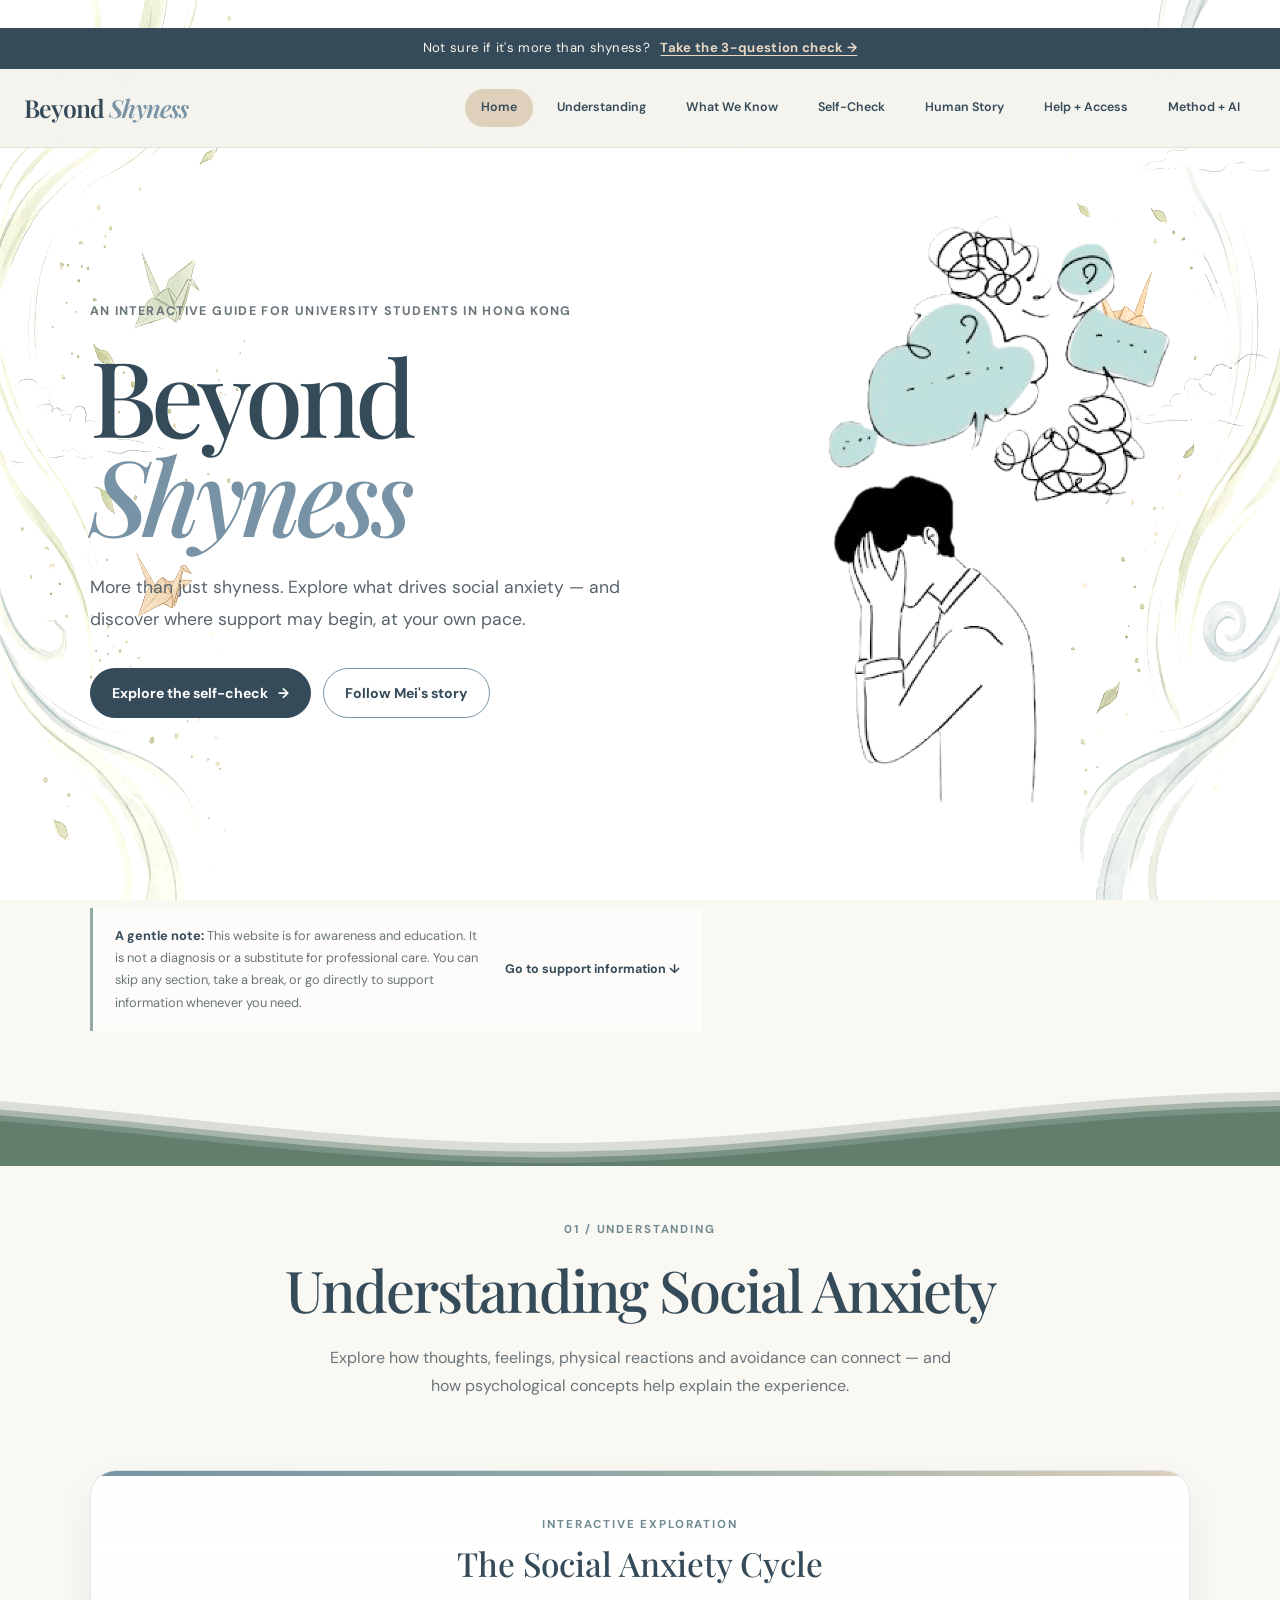
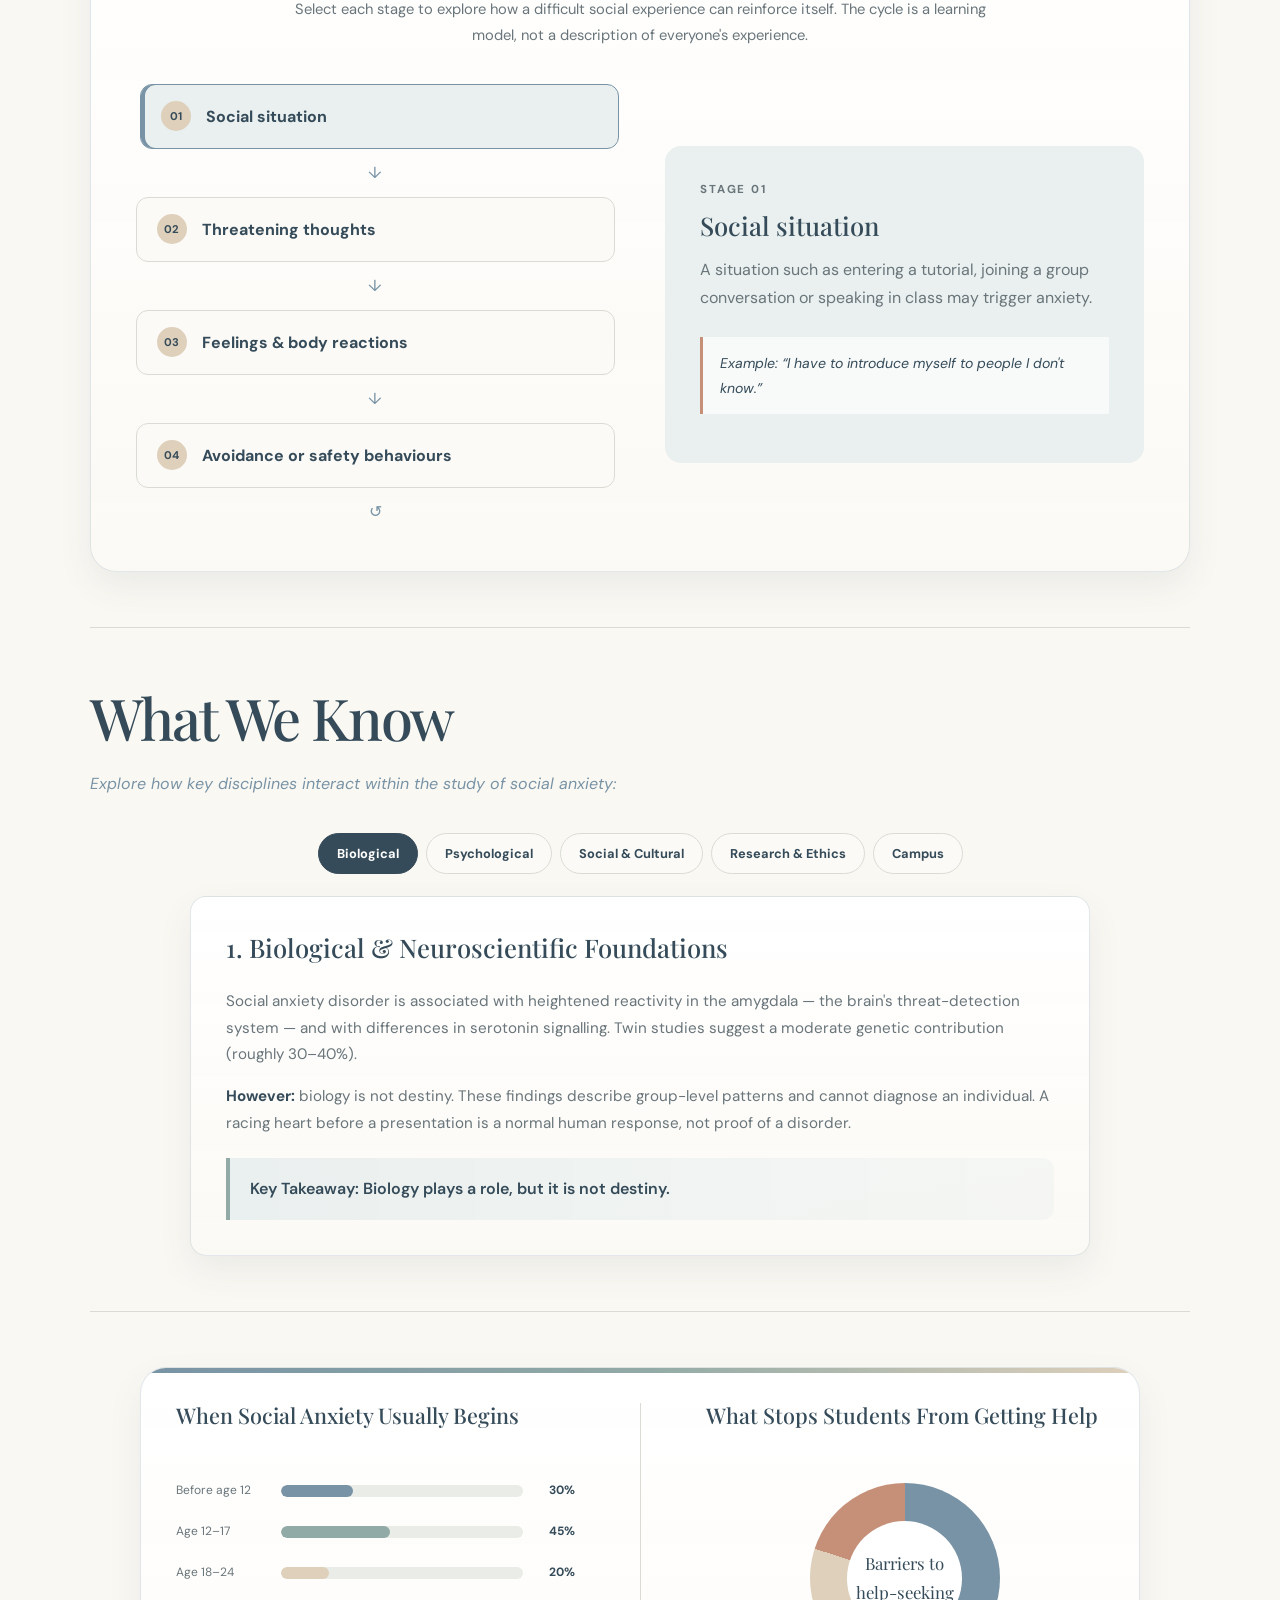
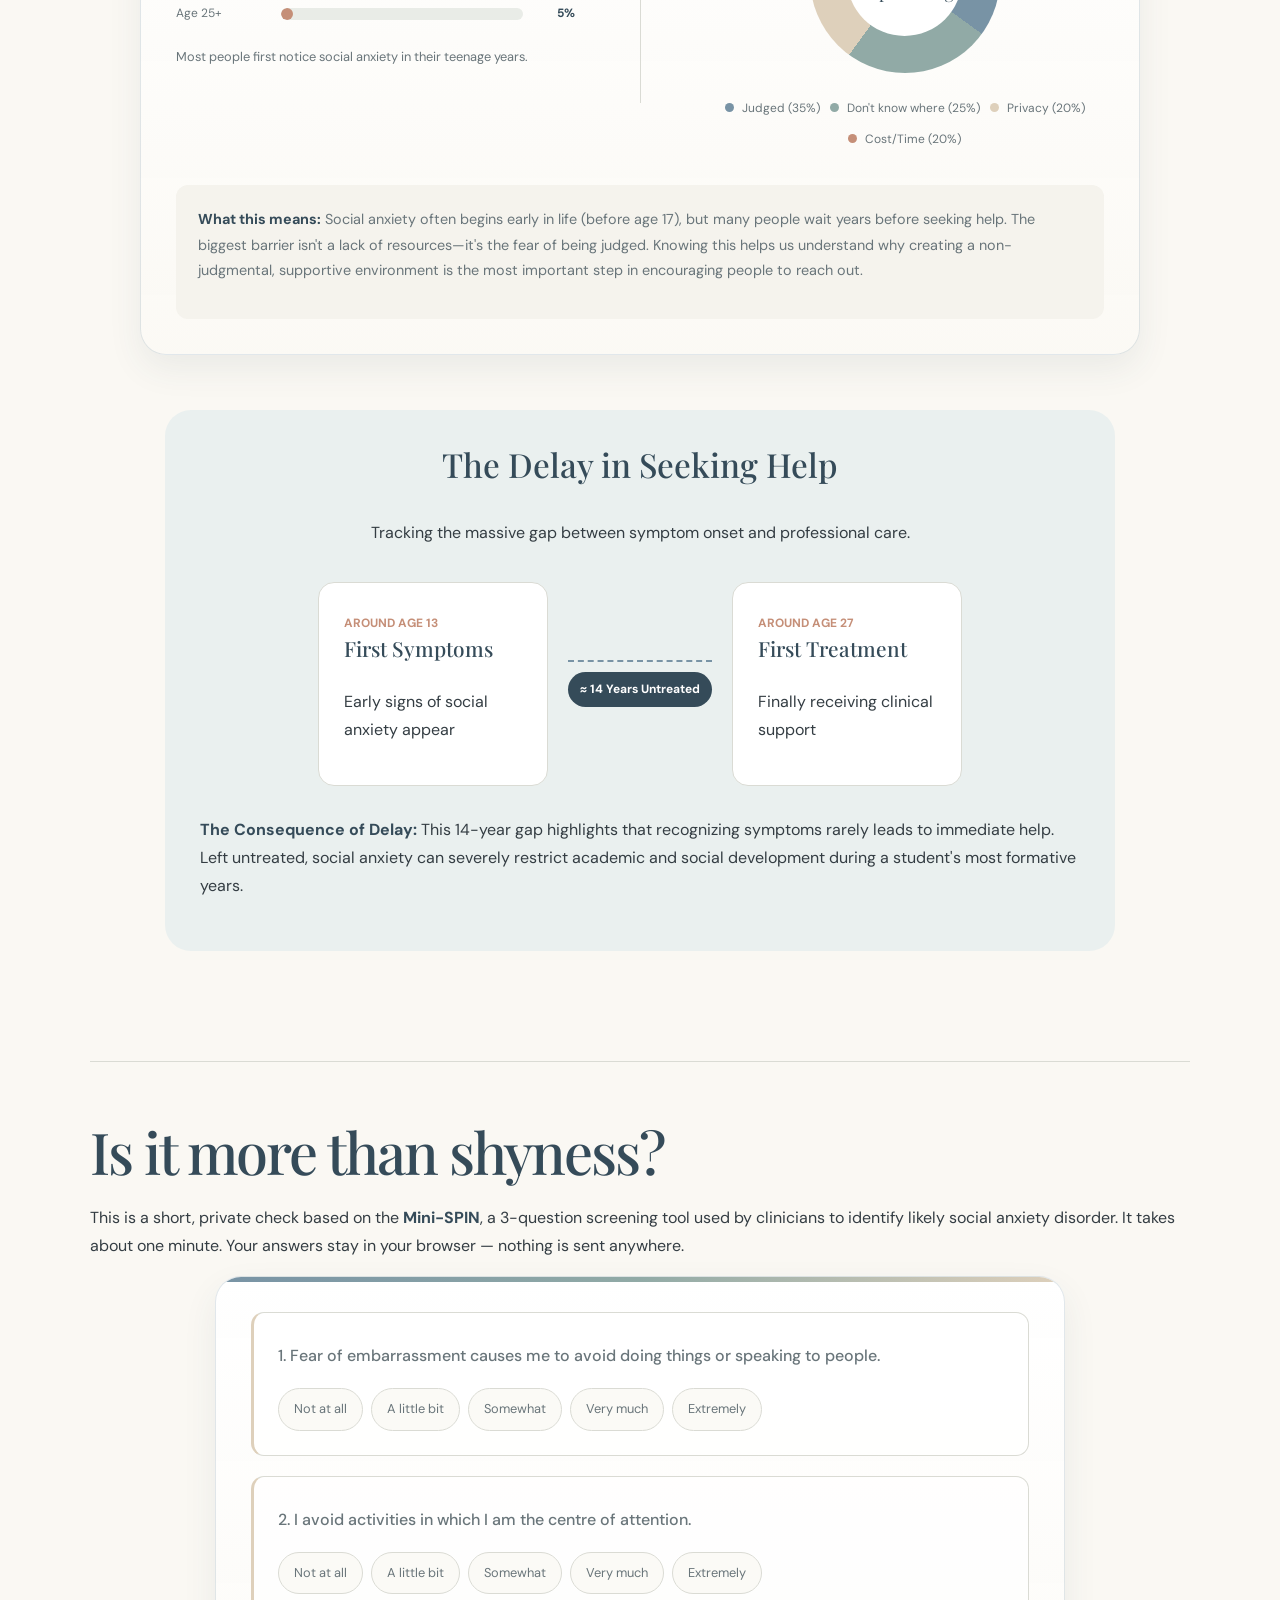
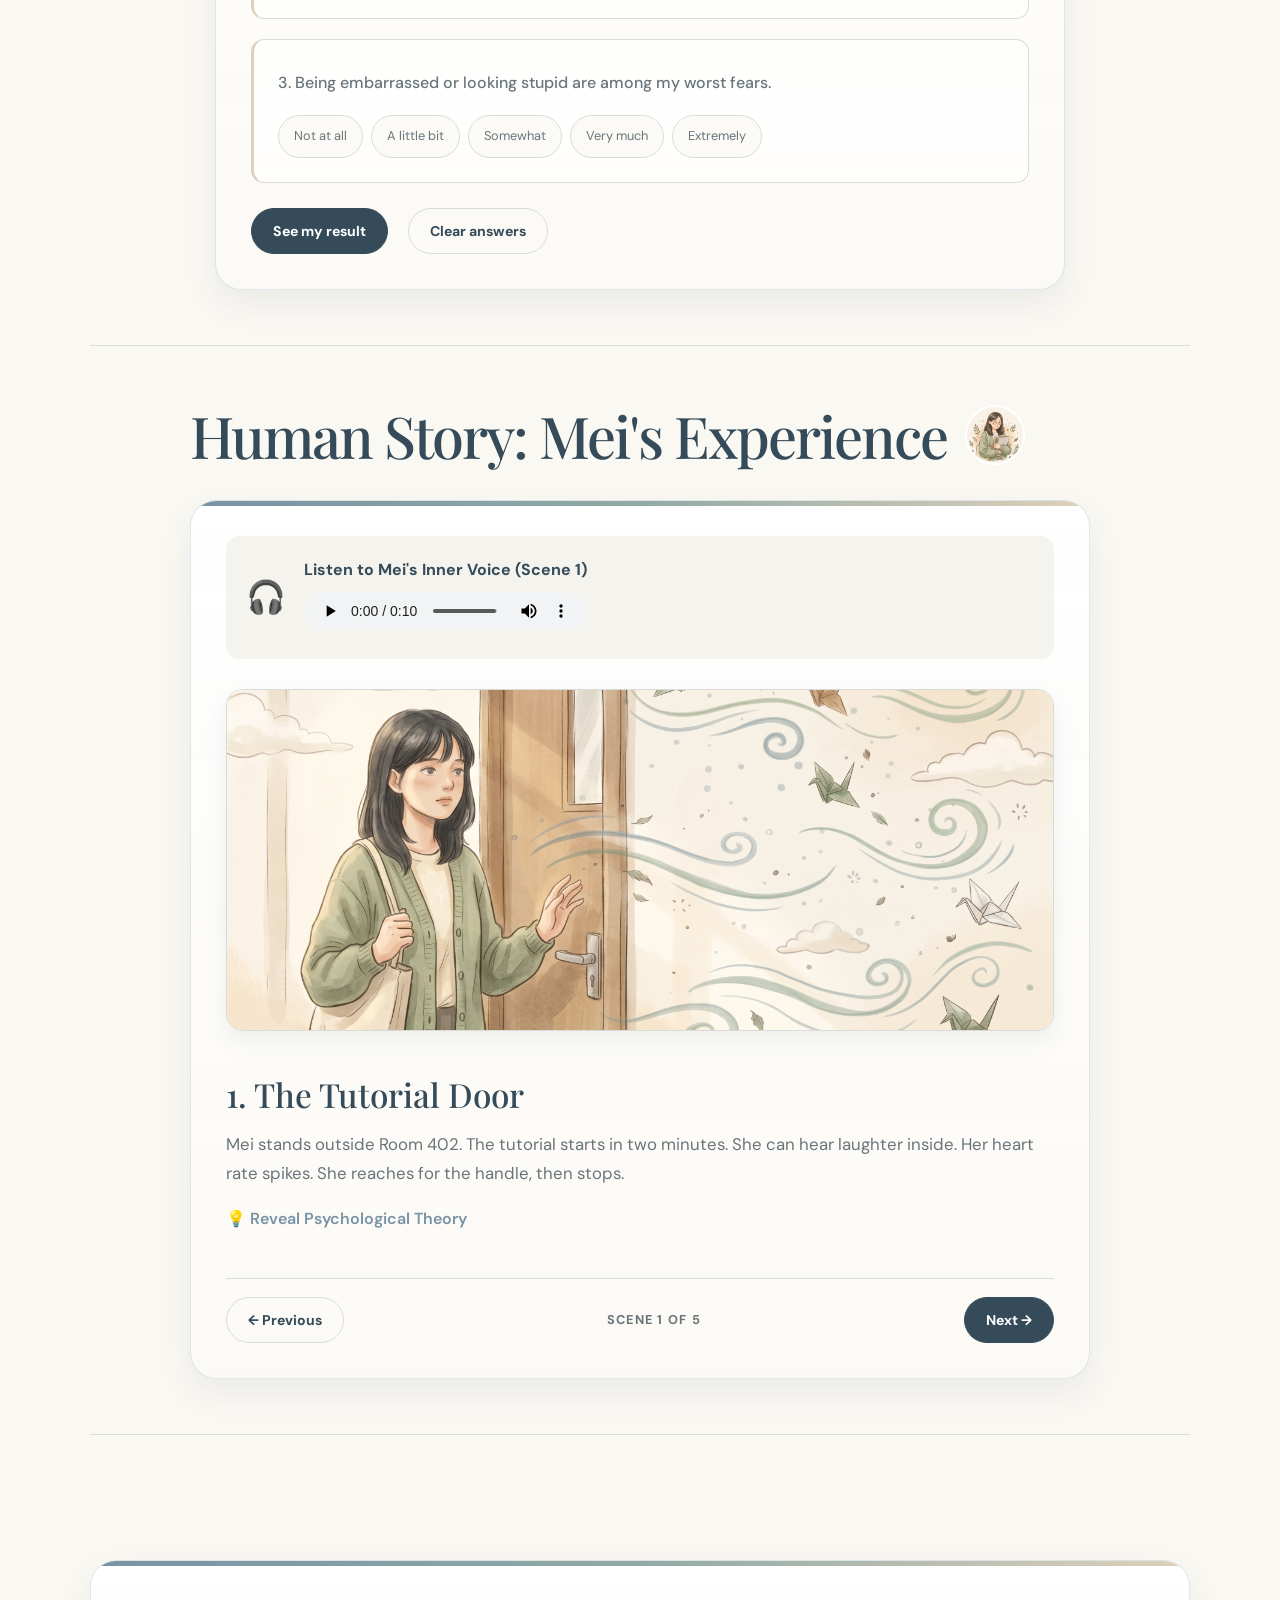
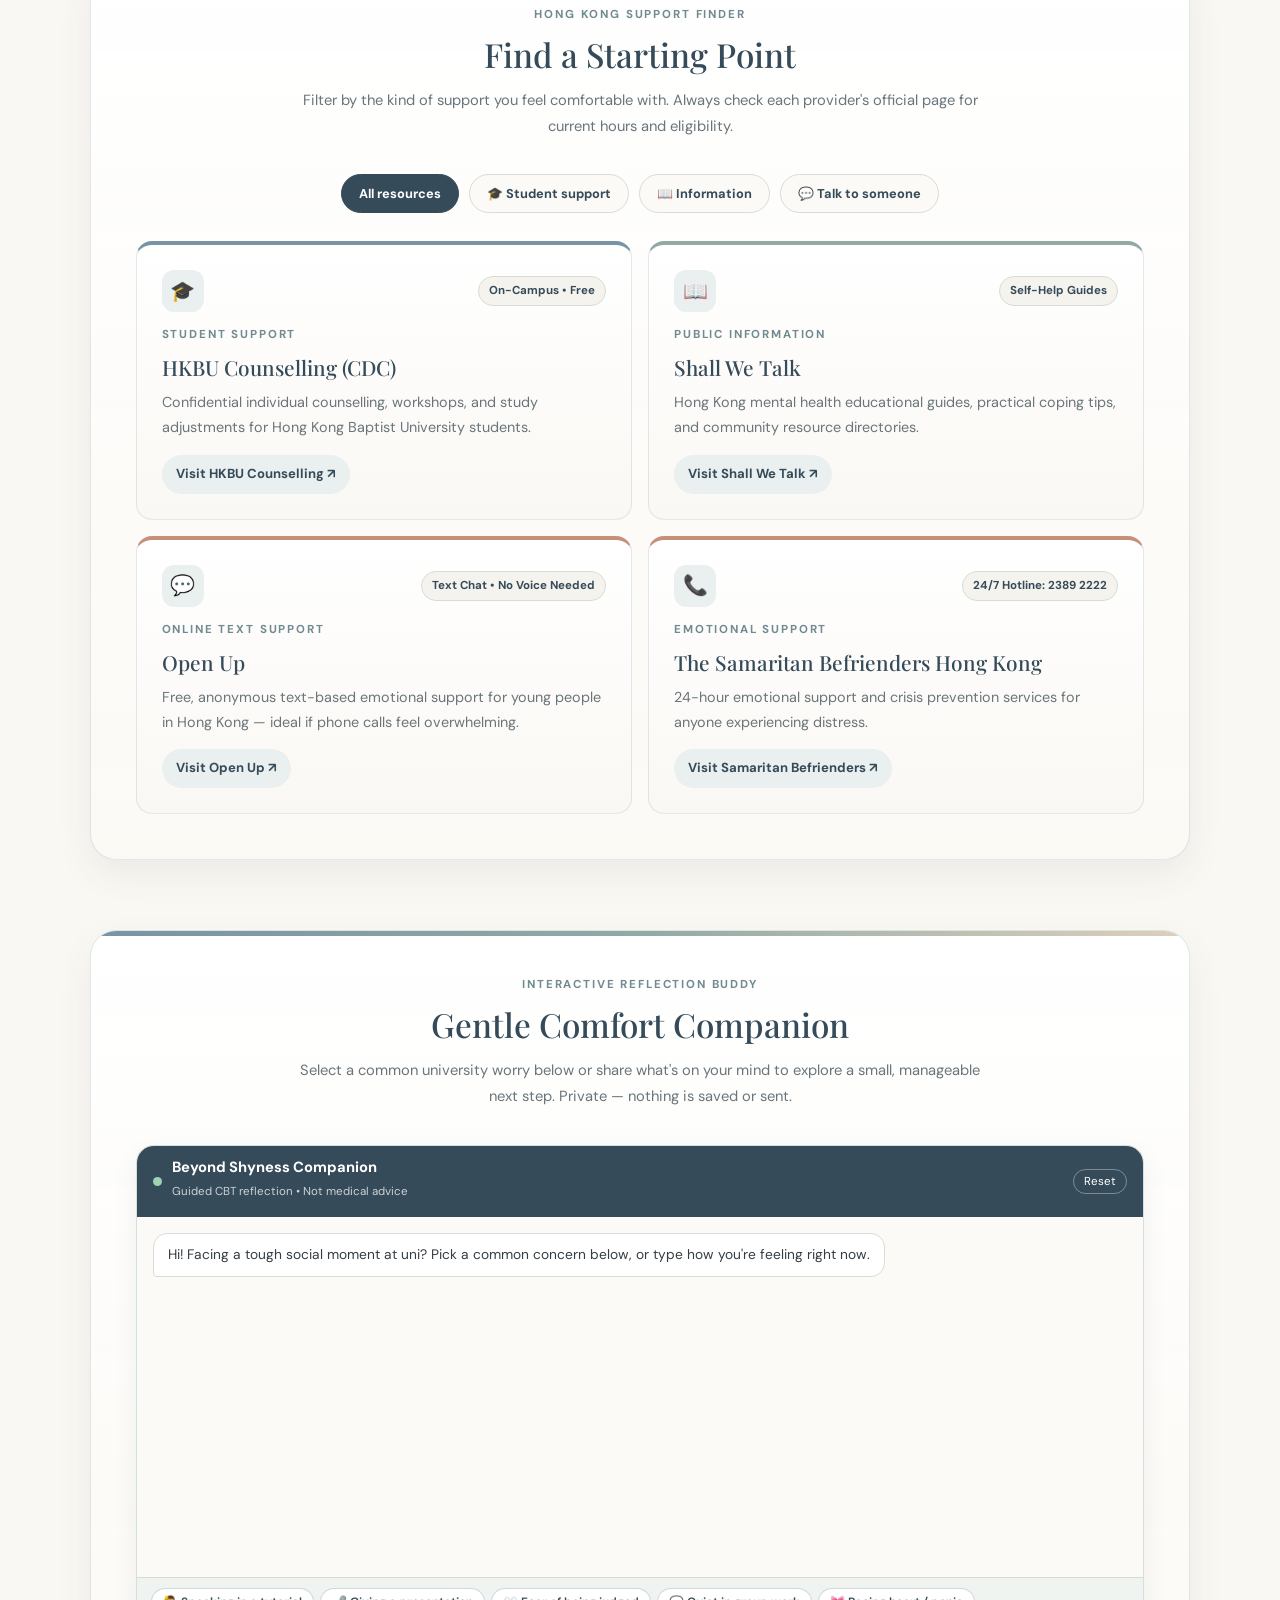
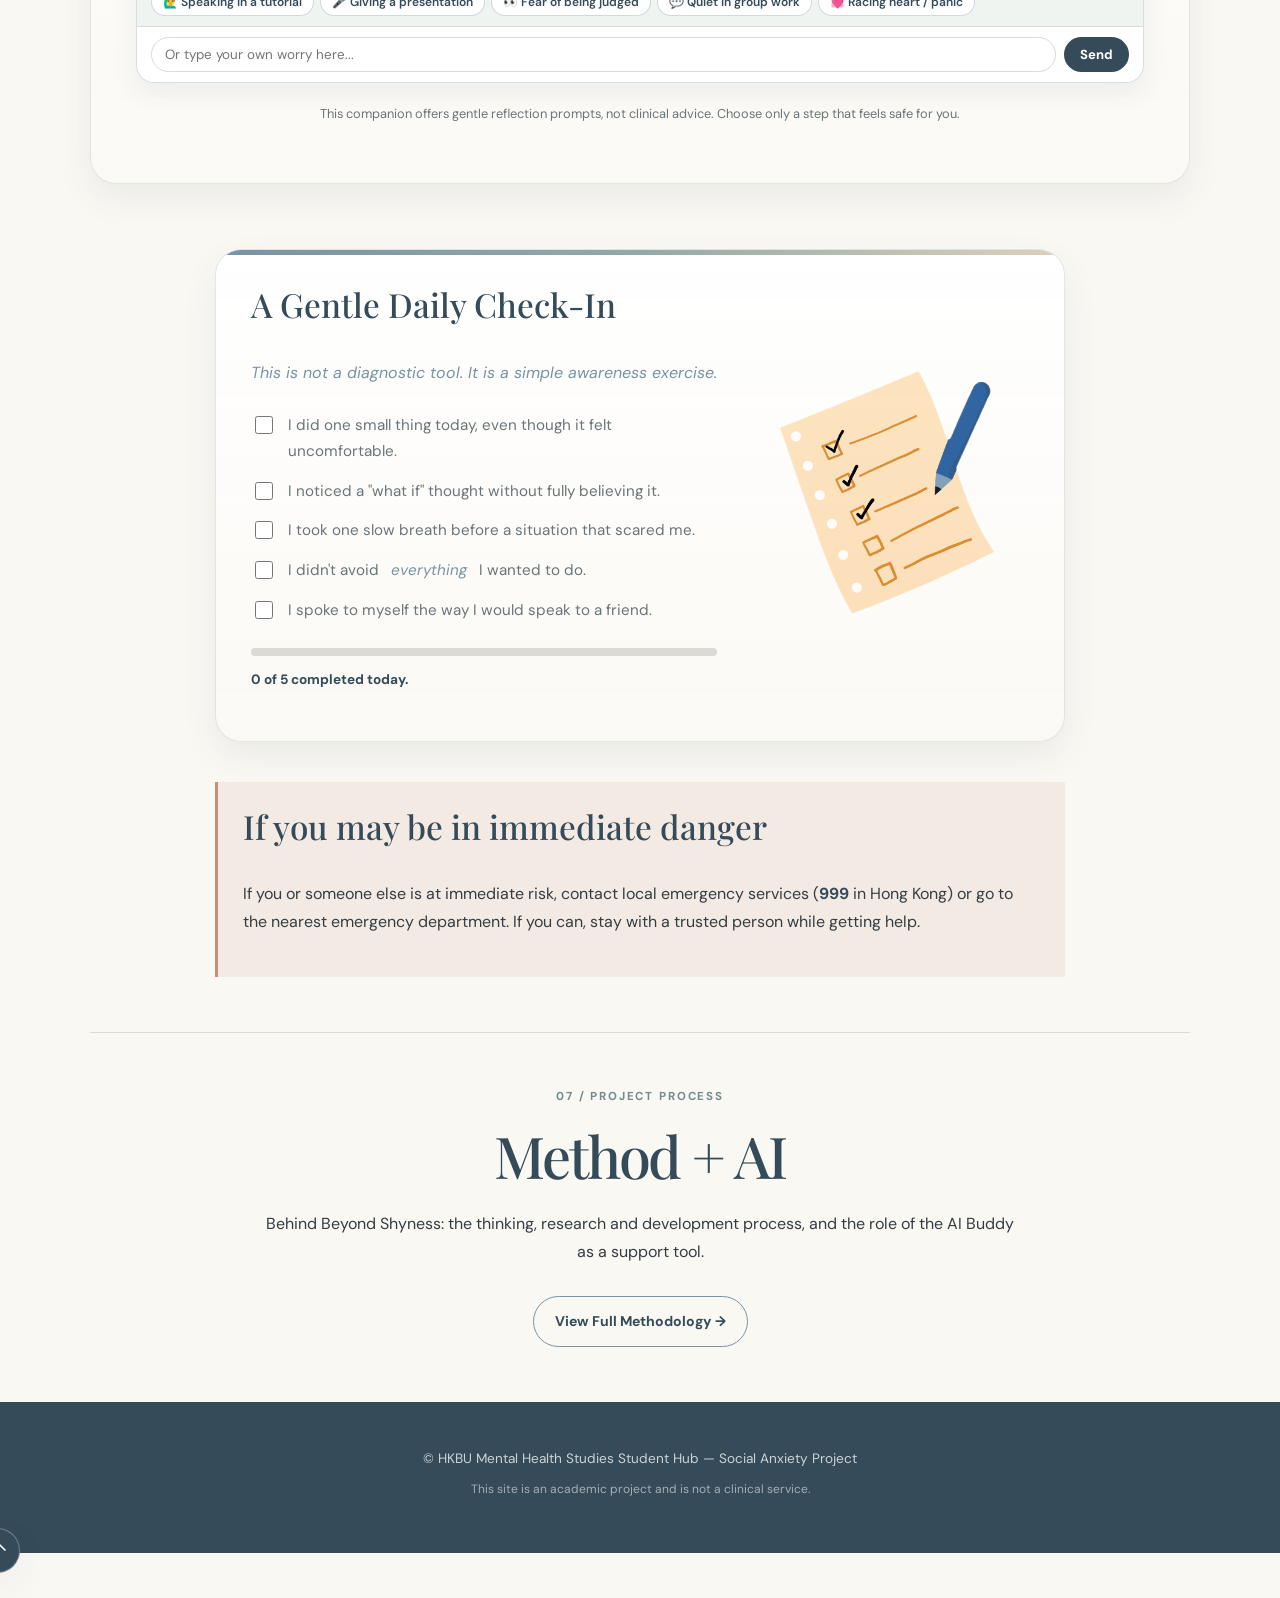
==== commit e51e859a: "addadd" ====
--- a/index.html
+++ b/index.html
@@ -9,7 +9,7 @@
   <link crossorigin="" href="https://fonts.gstatic.com" rel="preconnect"/>
   <link href="https://fonts.googleapis.com/css2?family=DM+Sans:wght@400;500;600;700&family=Playfair+Display:ital,wght@0,500;0,600;1,500;1,600&display=swap" rel="stylesheet"/>
   <link href="style.css?v=630" rel="stylesheet"/>
- <style>
+  <style>
     body {
       background-color: #FAF8F3 !important;
       background-image:
@@ -24,6 +24,9 @@
       background: transparent !important;
     }
   </style>
+<<<<<<< HEAD
+ </head>
+=======
   <style>
     #page-bg {
       position: fixed;
@@ -49,6 +52,7 @@
     }
   </style>
 </head>
+>>>>>>> 3a54d15d06ab2fa28e5dc47d4194fe6843e81d24
  <body>
   <div id="page-bg"></div>
   <div class="dust-motes-bg" aria-hidden="true">
@@ -57,12 +61,12 @@
   </div>
   <a class="skip-link" href="#main-content">Skip to content</a>
   <div aria-hidden="true" class="reading-progress"><span id="reading-progress-bar"></span></div>
-  
+
   <!-- TOP BANNER -->
   <div class="top-banner">
    <p>Not sure if it's more than shyness? <a href="#check">Take the 3-question check &rarr;</a></p>
   </div>
-  
+
   <!-- NAVIGATION (Pillow Style) -->
   <nav aria-label="Main navigation" id="main-nav">
    <div class="nav-inner">
@@ -79,7 +83,7 @@
     </div>
    </div>
   </nav>
-  
+
   <main id="main-content">
    <!-- 1. HOMEPAGE HERO -->
    <section class="hero-section" id="home">
@@ -94,15 +98,15 @@
       </div>
      </div>
      <div class="hero-visual">
-   <img src="hero-art.jpg" alt="Person holding their head with tangled thoughts and question bubbles above" class="hero-illustration"/>
-  </div>
+      <img src="hero-transparent.png" alt="Person holding their head with tangled thoughts and question bubbles above" class="hero-illustration"/>
+
     </div>
     <aside class="hero-safety-note">
      <p><strong>A gentle note:</strong> This website is for awareness and education. It is not a diagnosis or a substitute for professional care. You can skip any section, take a break, or go directly to support information whenever you need.</p>
      <a href="#help">Go to support information &darr;</a>
     </aside>
    </section>
-   
+
    <!-- 動態波浪 -->
    <div class="ocean-waves">
     <svg class="waves" preserveAspectRatio="none" shape-rendering="auto" viewBox="0 24 150 28" xmlns="http://www.w3.org/2000/svg" xmlns:xlink="http://www.w3.org/1999/xlink">
@@ -115,7 +119,7 @@
      </g>
     </svg>
    </div>
-   
+
    <!-- 2. UNDERSTANDING (精简版：只保留互动循环) -->
    <section id="understanding">
     <div class="section-heading">
@@ -150,14 +154,14 @@
      </div>
     </div>
    </section>
-   
+
    <hr class="section-divider"/>
-   
+
    <!-- 3. EVIDENCE (WHAT WE KNOW) -->
    <section id="evidence">
     <h2>What We Know</h2>
     <p><em>Explore how key disciplines interact within the study of social anxiety:</em></p>
-    
+
     <div class="tabs-container" role="tablist">
      <button class="tab-button active" onclick="openTab(event, 'tab-1')">Biological</button>
      <button class="tab-button" onclick="openTab(event, 'tab-2')">Psychological</button>
@@ -165,7 +169,7 @@
      <button class="tab-button" onclick="openTab(event, 'tab-4')">Research &amp; Ethics</button>
      <button class="tab-button" onclick="openTab(event, 'tab-5')">Campus</button>
     </div>
-    
+
     <div class="tab-content">
      <div class="tab-pane active" id="tab-1">
       <h3>1. Biological &amp; Neuroscientific Foundations</h3>
@@ -198,9 +202,9 @@
       <div class="key-takeaway">Key Takeaway: Universities offer support, but they do not replace professional clinical care.</div>
      </div>
     </div>
-    
+
     <hr class="inner-divider"/>
-    
+
     <!-- CHARTS WITH ANIMATION -->
     <div class="combined-charts-wrapper">
      <div class="charts-row" style="display: flex; flex-direction: row; flex-wrap: nowrap;">
@@ -244,12 +248,12 @@
        </div>
       </div>
      </div>
-     
+
      <div class="chart-insight">
       <p><strong>What this means:</strong> Social anxiety often begins early in life (before age 17), but many people wait years before seeking help. The biggest barrier isn't a lack of resources&mdash;it's the fear of being judged. Knowing this helps us understand why creating a non-judgmental, supportive environment is the most important step in encouraging people to reach out.</p>
      </div>
     </div>
-    
+
     <div class="gap-bridge-wrapper">
      <div class="gap-header">
       <h3>The Delay in Seeking Help</h3>
@@ -276,14 +280,14 @@
      </div>
     </div>
    </section>
-   
+
    <hr class="section-divider"/>
-   
+
    <!-- 4. SELF-CHECK -->
    <section id="check">
     <h2>Is it more than shyness?</h2>
     <p>This is a short, private check based on the <strong>Mini-SPIN</strong>, a 3-question screening tool used by clinicians to identify likely social anxiety disorder. It takes about one minute. Your answers stay in your browser &mdash; nothing is sent anywhere.</p>
-    
+
     <div class="check-card">
      <form id="spin-form">
       <div class="spin-question">
@@ -324,9 +328,9 @@
      <div aria-live="polite" class="spin-result" id="spin-result"></div>
     </div>
    </section>
-   
+
    <hr class="section-divider"/>
-   
+
    <!-- 5. HUMAN STORY -->
    <section id="story">
     <div class="story-title-container">
@@ -388,9 +392,9 @@
      </div>
     </div>
    </section>
-   
+
    <hr class="section-divider"/>
-   
+
    <!-- 6. HELP + ACCESS -->
    <section id="help">
     <div class="feature-block support-finder" id="support-finder">
@@ -399,14 +403,14 @@
       <h3>Find a Starting Point</h3>
       <p>Filter by the kind of support you feel comfortable with. Always check each provider's official page for current hours and eligibility.</p>
      </div>
-     
+
      <div aria-label="Filter support resources" class="support-filter" role="group" style="display: flex; justify-content: center; flex-wrap: wrap; gap: 10px; margin-bottom: 28px;">
       <button aria-pressed="true" class="filter-button is-active" data-support-filter="all" type="button" onclick="filterSupport('all', this)">All resources</button>
       <button aria-pressed="false" class="filter-button" data-support-filter="student" type="button" onclick="filterSupport('student', this)">🎓 Student support</button>
       <button aria-pressed="false" class="filter-button" data-support-filter="information" type="button" onclick="filterSupport('information', this)">📖 Information</button>
       <button aria-pressed="false" class="filter-button" data-support-filter="talk" type="button" onclick="filterSupport('talk', this)">💬 Talk to someone</button>
      </div>
-     
+
      <div class="support-finder-grid">
       <article class="support-finder-card" data-support-category="student">
        <div class="support-card-top">
@@ -453,8 +457,8 @@
       </article>
      </div>
     </div>
-    
-   <div class="feature-block comfort-planner" id="comfort-planner">
+
+    <div class="feature-block comfort-planner" id="comfort-planner">
      <div class="feature-heading">
       <p class="section-kicker">INTERACTIVE REFLECTION BUDDY</p>
       <h3>Gentle Comfort Companion</h3>
@@ -495,8 +499,8 @@
 
      <p class="planner-note">This companion offers gentle reflection prompts, not clinical advice. Choose only a step that feels safe for you.</p>
     </div>
-    
-   <div class="self-care-check">
+
+    <div class="self-care-check">
      <div class="checkin-split-layout">
       <div class="checkin-content">
        <h3>A Gentle Daily Check-In</h3>
@@ -516,15 +520,15 @@
       </div>
      </div>
     </div>
-    
+
     <div class="safety-note">
      <h3>If you may be in immediate danger</h3>
      <p>If you or someone else is at immediate risk, contact local emergency services (<strong>999</strong> in Hong Kong) or go to the nearest emergency department. If you can, stay with a trusted person while getting help.</p>
     </div>
    </section>
-   
+
    <hr class="section-divider"/>
-   
+
    <!-- 7. METHOD + AI (极简版链接) -->
    <section class="method-section" id="method">
     <div class="section-heading">
@@ -537,14 +541,14 @@
     </div>
    </section>
   </main>
-  
+
   <footer>
    <div class="container">
     <p>&copy; HKBU Mental Health Studies Student Hub &mdash; Social Anxiety Project</p>
     <p class="footer-note">This site is an academic project and is not a clinical service.</p>
    </div>
   </footer>
-  
+
   <a aria-label="Back to top" class="back-to-top" href="#home" id="backToTop">&uarr;</a>
 
   <!-- JAVASCRIPT -->
@@ -640,7 +644,6 @@
           entries.forEach(entry => {
             if (entry.isIntersecting) {
               entry.target.classList.add('is-visible');
-              // Trigger Bar Chart Growth
               const bars = entry.target.querySelectorAll('.bar-fill');
               bars.forEach(bar => {
                 bar.style.width = bar.getAttribute('data-width');
@@ -649,78 +652,78 @@
             }
           });
         }, { threshold: 0.3 });
-        
+
         chartObserver.observe(chartWrapper);
       }
 
       // 7. Mini-SPIN (with Score Ring + Spectrum Visualizer)
-   window.scoreSPIN = (e) => {
-     e.preventDefault();
-     const form = document.getElementById("spin-form");
-     const out = document.getElementById("spin-result");
-     let total = 0;
-     let answered = 0;
-
-     for (let i = 1; i <= 3; i++) {
-       const sel = form.querySelector(`input[name="q${i}"]:checked`);
-       if (sel) { total += parseInt(sel.value, 10); answered++; }
-     }
-     if (answered < 3) {
-       out.innerHTML = `<span class="spin-badge">ALMOST THERE</span><h3>One more step</h3><p>Please answer all three questions (${answered}/3 completed) to see your result.</p>`;
-       out.classList.add("show");
-       return;
-     }
-
-     const percent = Math.round((total / 12) * 100);
-     let badge, heading, body, ringColor, zoneLabel;
-
-     if (total >= 6) {
-       badge = "ABOVE SCREENING THRESHOLD (6+)";
-       heading = "Elevated Social Anxiety Signals";
-       ringColor = "var(--terracotta)";
-       zoneLabel = "Threshold zone (6–12)";
-       body = `<p>Your answers are <strong>above the usual screening threshold</strong> (6 or more). This does not mean you have a diagnosis &mdash; only a qualified professional can decide that. It does mean it is worth talking to someone.</p><p>Social anxiety is one of the most treatable mental health conditions. You are not being dramatic, and you are not alone.</p><p><a href="#help" class="btn-primary" style="margin-top:15px;">See support options</a></p>`;
-     } else if (total >= 3) {
-       badge = "MILD / SITUATIONAL REFLECTION";
-       heading = "Moderate Social Discomfort";
-       ringColor = "var(--dusty-blue)";
-       zoneLabel = "Mild zone (3–5)";
-       body = `<p>Your answers are <strong>below the usual screening threshold</strong>, but you are noticing some discomfort in social situations. That is common, and it is still worth paying attention to.</p><p>If it starts to limit what you want to do &mdash; the societies you join, the questions you ask, the people you meet &mdash; consider speaking to a counsellor.</p>`;
-     } else {
-       badge = "LOW SCREENING SIGNALS";
-       heading = "Minimal Social Anxiety Signals";
-       ringColor = "var(--muted-teal)";
-       zoneLabel = "Low zone (0–2)";
-       body = `<p>Your answers suggest social anxiety is <strong>not currently a major concern</strong> for you. If that changes, or if you are worried about a friend, the support links below are always open.</p>`;
-     }
-
-     out.innerHTML = `
-       <div class="spin-visual-header">
-         <div class="spin-score-ring" style="--score-deg: ${percent * 3.6}deg; --ring-color: ${ringColor};">
-           <div class="spin-score-inner">
-             <strong>${total}</strong>
-             <span>/ 12</span>
-           </div>
-         </div>
-         <div class="spin-visual-summary">
-           <span class="spin-badge">${badge}</span>
-           <h3>${heading}</h3>
-           <div class="spin-spectrum">
-             <div class="spin-spectrum-bar">
-               <span class="zone-low">0–2 Low</span>
-               <span class="zone-mid">3–5 Mild</span>
-               <span class="zone-high">6–12 Threshold</span>
-             </div>
-             <div class="spin-spectrum-marker" style="left: ${percent}%;"></div>
-           </div>
-           <small class="spin-zone-caption">Current range: <strong>${zoneLabel}</strong></small>
-         </div>
-       </div>
-       ${body}
-       <p style="font-size:0.8rem; margin-top:20px;"><strong>Remember:</strong> This is a screening tool, not a diagnosis. It cannot replace an assessment by a qualified professional.</p>
-     `;
-     out.classList.add("show");
-   };
+      window.scoreSPIN = (e) => {
+        e.preventDefault();
+        const form = document.getElementById("spin-form");
+        const out = document.getElementById("spin-result");
+        let total = 0;
+        let answered = 0;
+
+        for (let i = 1; i <= 3; i++) {
+          const sel = form.querySelector(`input[name="q${i}"]:checked`);
+          if (sel) { total += parseInt(sel.value, 10); answered++; }
+        }
+        if (answered < 3) {
+          out.innerHTML = `<span class="spin-badge">ALMOST THERE</span><h3>One more step</h3><p>Please answer all three questions (${answered}/3 completed) to see your result.</p>`;
+          out.classList.add("show");
+          return;
+        }
+
+        const percent = Math.round((total / 12) * 100);
+        let badge, heading, body, ringColor, zoneLabel;
+
+        if (total >= 6) {
+          badge = "ABOVE SCREENING THRESHOLD (6+)";
+          heading = "Elevated Social Anxiety Signals";
+          ringColor = "var(--terracotta)";
+          zoneLabel = "Threshold zone (6–12)";
+          body = `<p>Your answers are <strong>above the usual screening threshold</strong> (6 or more). This does not mean you have a diagnosis &mdash; only a qualified professional can decide that. It does mean it is worth talking to someone.</p><p>Social anxiety is one of the most treatable mental health conditions. You are not being dramatic, and you are not alone.</p><p><a href="#help" class="btn-primary" style="margin-top:15px;">See support options</a></p>`;
+        } else if (total >= 3) {
+          badge = "MILD / SITUATIONAL REFLECTION";
+          heading = "Moderate Social Discomfort";
+          ringColor = "var(--dusty-blue)";
+          zoneLabel = "Mild zone (3–5)";
+          body = `<p>Your answers are <strong>below the usual screening threshold</strong>, but you are noticing some discomfort in social situations. That is common, and it is still worth paying attention to.</p><p>If it starts to limit what you want to do &mdash; the societies you join, the questions you ask, the people you meet &mdash; consider speaking to a counsellor.</p>`;
+        } else {
+          badge = "LOW SCREENING SIGNALS";
+          heading = "Minimal Social Anxiety Signals";
+          ringColor = "var(--muted-teal)";
+          zoneLabel = "Low zone (0–2)";
+          body = `<p>Your answers suggest social anxiety is <strong>not currently a major concern</strong> for you. If that changes, or if you are worried about a friend, the support links below are always open.</p>`;
+        }
+
+        out.innerHTML = `
+          <div class="spin-visual-header">
+            <div class="spin-score-ring" style="--score-deg: ${percent * 3.6}deg; --ring-color: ${ringColor};">
+              <div class="spin-score-inner">
+                <strong>${total}</strong>
+                <span>/ 12</span>
+              </div>
+            </div>
+            <div class="spin-visual-summary">
+              <span class="spin-badge">${badge}</span>
+              <h3>${heading}</h3>
+              <div class="spin-spectrum">
+                <div class="spin-spectrum-bar">
+                  <span class="zone-low">0–2 Low</span>
+                  <span class="zone-mid">3–5 Mild</span>
+                  <span class="zone-high">6–12 Threshold</span>
+                </div>
+                <div class="spin-spectrum-marker" style="left: ${percent}%;"></div>
+              </div>
+              <small class="spin-zone-caption">Current range: <strong>${zoneLabel}</strong></small>
+            </div>
+          </div>
+          ${body}
+          <p style="font-size:0.8rem; margin-top:20px;"><strong>Remember:</strong> This is a screening tool, not a diagnosis. It cannot replace an assessment by a qualified professional.</p>
+        `;
+        out.classList.add("show");
+      };
 
       // 8. Human Story
       let currentScene = 1;
@@ -842,7 +845,6 @@
       const getSmartChatReply = (userText) => {
         const t = userText.toLowerCase().trim();
 
-        // 1. 第一級：高危危機字眼 (Immediate Crisis Safety Net)
         if (/(suicide|suicidal|kill myself|hurt myself|self[- ]?harm|end my life|end it all|want to die|wanna die|better off dead|no reason to live|give up on life|自殺|想死|界手|割脈|唔想活|了結)/.test(t)) {
           return `<div class="crisis-alert-box">
             <strong>⚠️ You don't have to carry this alone.</strong><br/>
@@ -854,7 +856,6 @@
           </div>`;
         }
 
-        // 2. 第二級：嚴重孤單 / 絕望 / 情緒低落 (Loneliness & Deep Distress + Support Links)
         if (/(loneliness|lonely|so alone|isolated|nobody cares|no one cares|hopeless|helpless|worthless|depressed|depression|overwhelmed|can't cope|cannot cope|breakdown|cry|sad|down|孤單|寂寞|無人理|絕望|頂唔順|崩潰|唔開心)/.test(t)) {
           return `I'm really sorry you're feeling this way right now. Experiencing loneliness or feeling overwhelmed at university can be deeply painful — please know you don't have to go through it by yourself. 💙<br/><br/>
           If you'd like to talk or text with someone who understands, here are safe, confidential support options in Hong Kong:<br/>
@@ -864,7 +865,6 @@
           Or if you prefer, we can just keep chatting right here at your own pace.`;
         }
 
-        // 3. 日常打招呼 (Greetings)
         if (/^(hi|hello|hey|yo|morning|afternoon|evening|哈囉|你好|嗨)\b/.test(t)) {
           return pickRandom([
             `Hey there! 👋 How is your day going so far? Feel free to just chat or share whatever is on your mind.`,
@@ -872,12 +872,10 @@
           ]);
         }
 
-        // 4. 問候機械人 (How are you / Who are you)
         if (/(how are you|how's it going|what's up|who are you|點樣|你好嗎)/.test(t)) {
           return `I'm doing well, thank you for asking! ☕ I'm here as a calm, judgment-free space whenever you want to chat or sort through your thoughts. How are <em>you</em> holding up today?`;
         }
 
-        // 5. 感到疲倦 / 冇電 (Tired / Exhausted)
         if (/(tired|exhausted|sleepy|burnout|drained|no energy|攰|好累|想訓)/.test(t)) {
           return pickRandom([
             `Uni life in Hong Kong can really drain your battery. 🔋 Have you been getting enough rest lately, or are deadlines piling up?`,
@@ -885,12 +883,10 @@
           ]);
         }
 
-        // 6. 學業 / 功課壓力 (Stress / Exam / Deadline / Assignment)
         if (/(stress|busy|deadline|exam|assignment|fyp|midterm|study|壓力|功課|考試)/.test(t)) {
           return `Deadlines and coursework can feel heavy, especially when social expectations are layered on top. 📚 Want to break things down into one tiny task, or just vent for a moment?`;
         }
 
-        // 7. 分享好消息 / 踏出一步 (Happy / Good / Did it / Proud)
         if (/(good|great|happy|better|proud|did it|managed|relief|開心|做到|好返)/.test(t)) {
           return pickRandom([
             `That's wonderful to hear! 🌟 Even small wins deserve to be celebrated. What went well for you today?`,
@@ -898,14 +894,12 @@
           ]);
         }
 
-        // 8. 社交焦慮五大核心場景關鍵字
         if (/(tutorial|class|speak|ask|上堂|發言)/.test(t)) return concernDatabase.tutorial.reply;
         if (/(present|slide|speech|匯報)/.test(t)) return concernDatabase.presentation.reply;
         if (/(judg|embarrass|awkward|stupid|face|面子|尷尬)/.test(t)) return concernDatabase.judgment.reply;
         if (/(group|friend|talk|chat|intro|小組|傾偈)/.test(t)) return concernDatabase.groupwork.reply;
         if (/(heart|breath|panic|sweat|shak|nervous|anxious|緊張|心跳|驚)/.test(t)) return concernDatabase.physical.reply;
 
-        // 9. 道謝 / 講拜拜 (Thanks / Bye)
         if (/(thank|thx|appreciate|多謝|唔該)/.test(t)) {
           return `You're very welcome! 🌿 Take things at your own pace today. I'm always here if you want to chat again.`;
         }
@@ -913,7 +907,6 @@
           return `Take good care of yourself! Remember to be gentle with yourself today. See you anytime. 👋`;
         }
 
-        // 10. 自然承接對話 (Natural Conversational Follow-up)
         return pickRandom([
           `I hear you. It makes complete sense to feel that way when you're juggling so much. Do you want to tell me a bit more about what happened, or explore a small calming step together?`,
           `Thank you for sharing that with me. Sometimes just putting thoughts into words takes a little weight off. How has this been affecting your day?`,
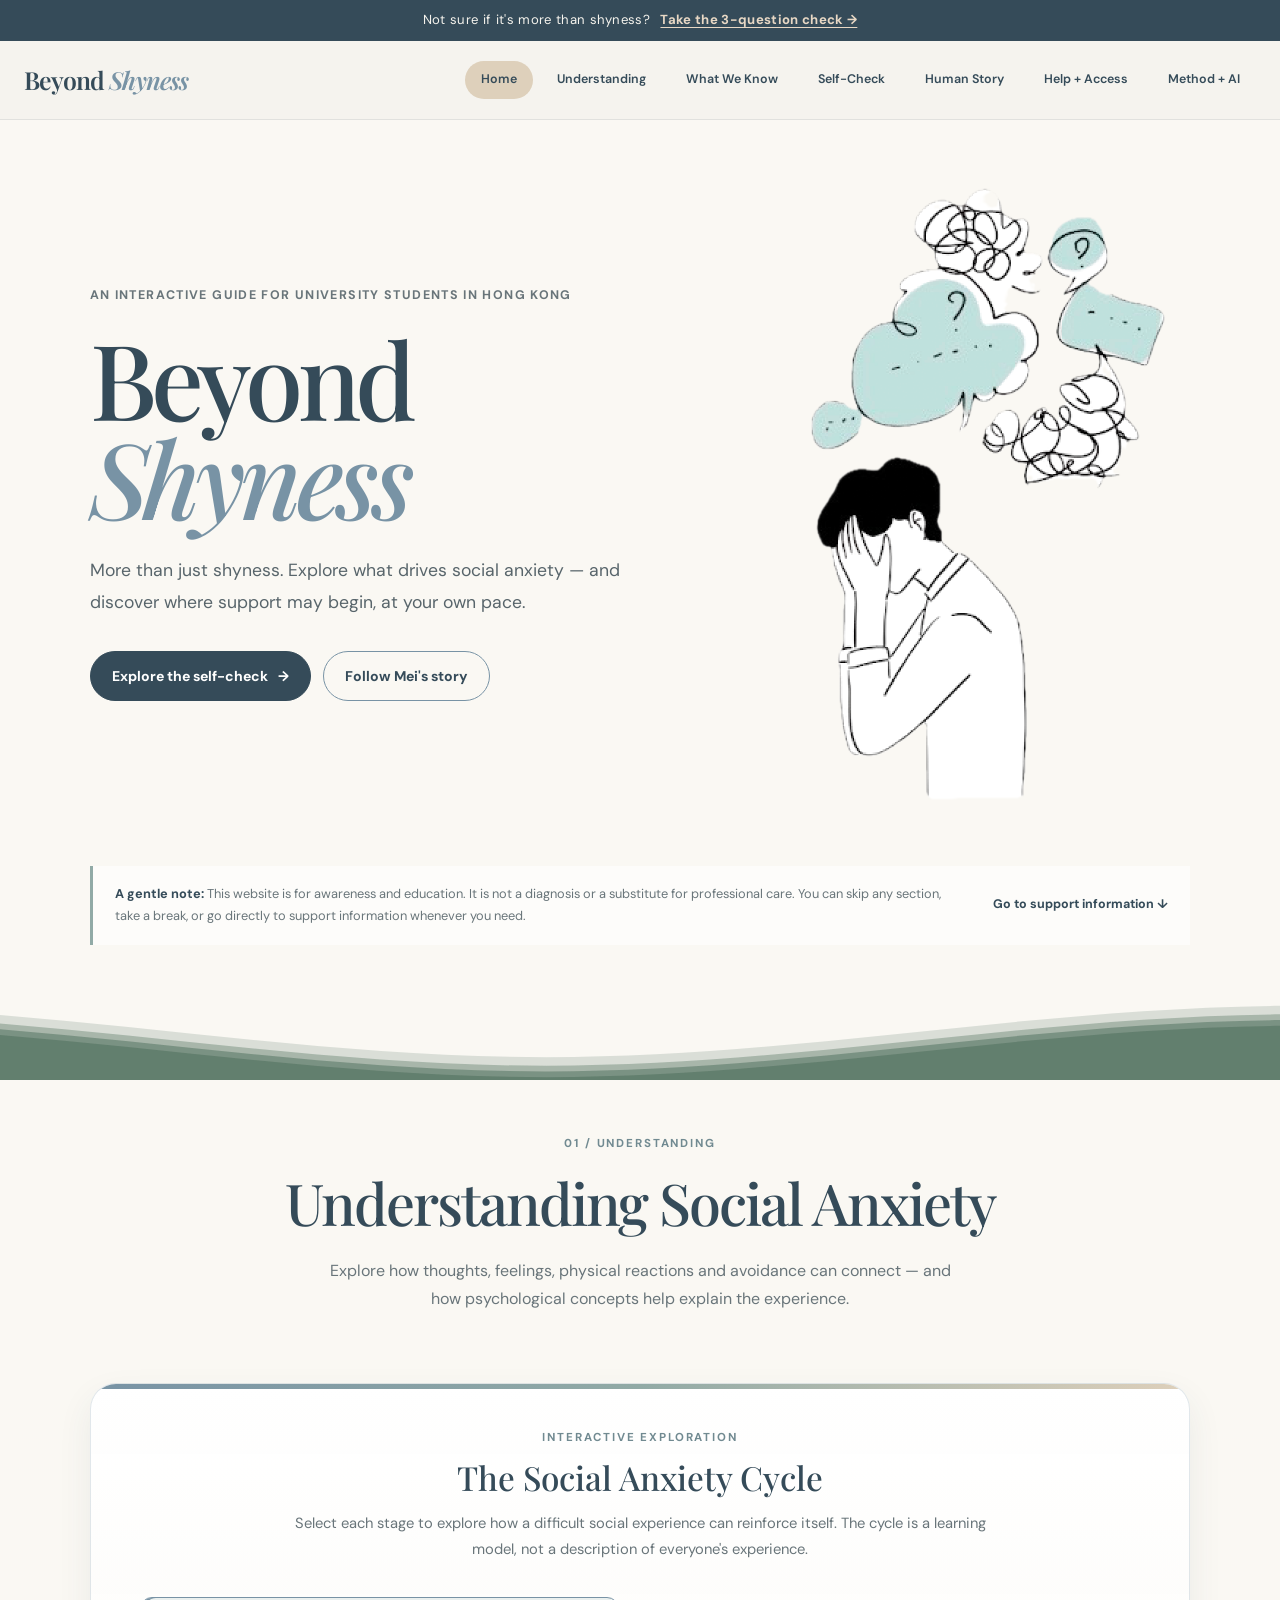
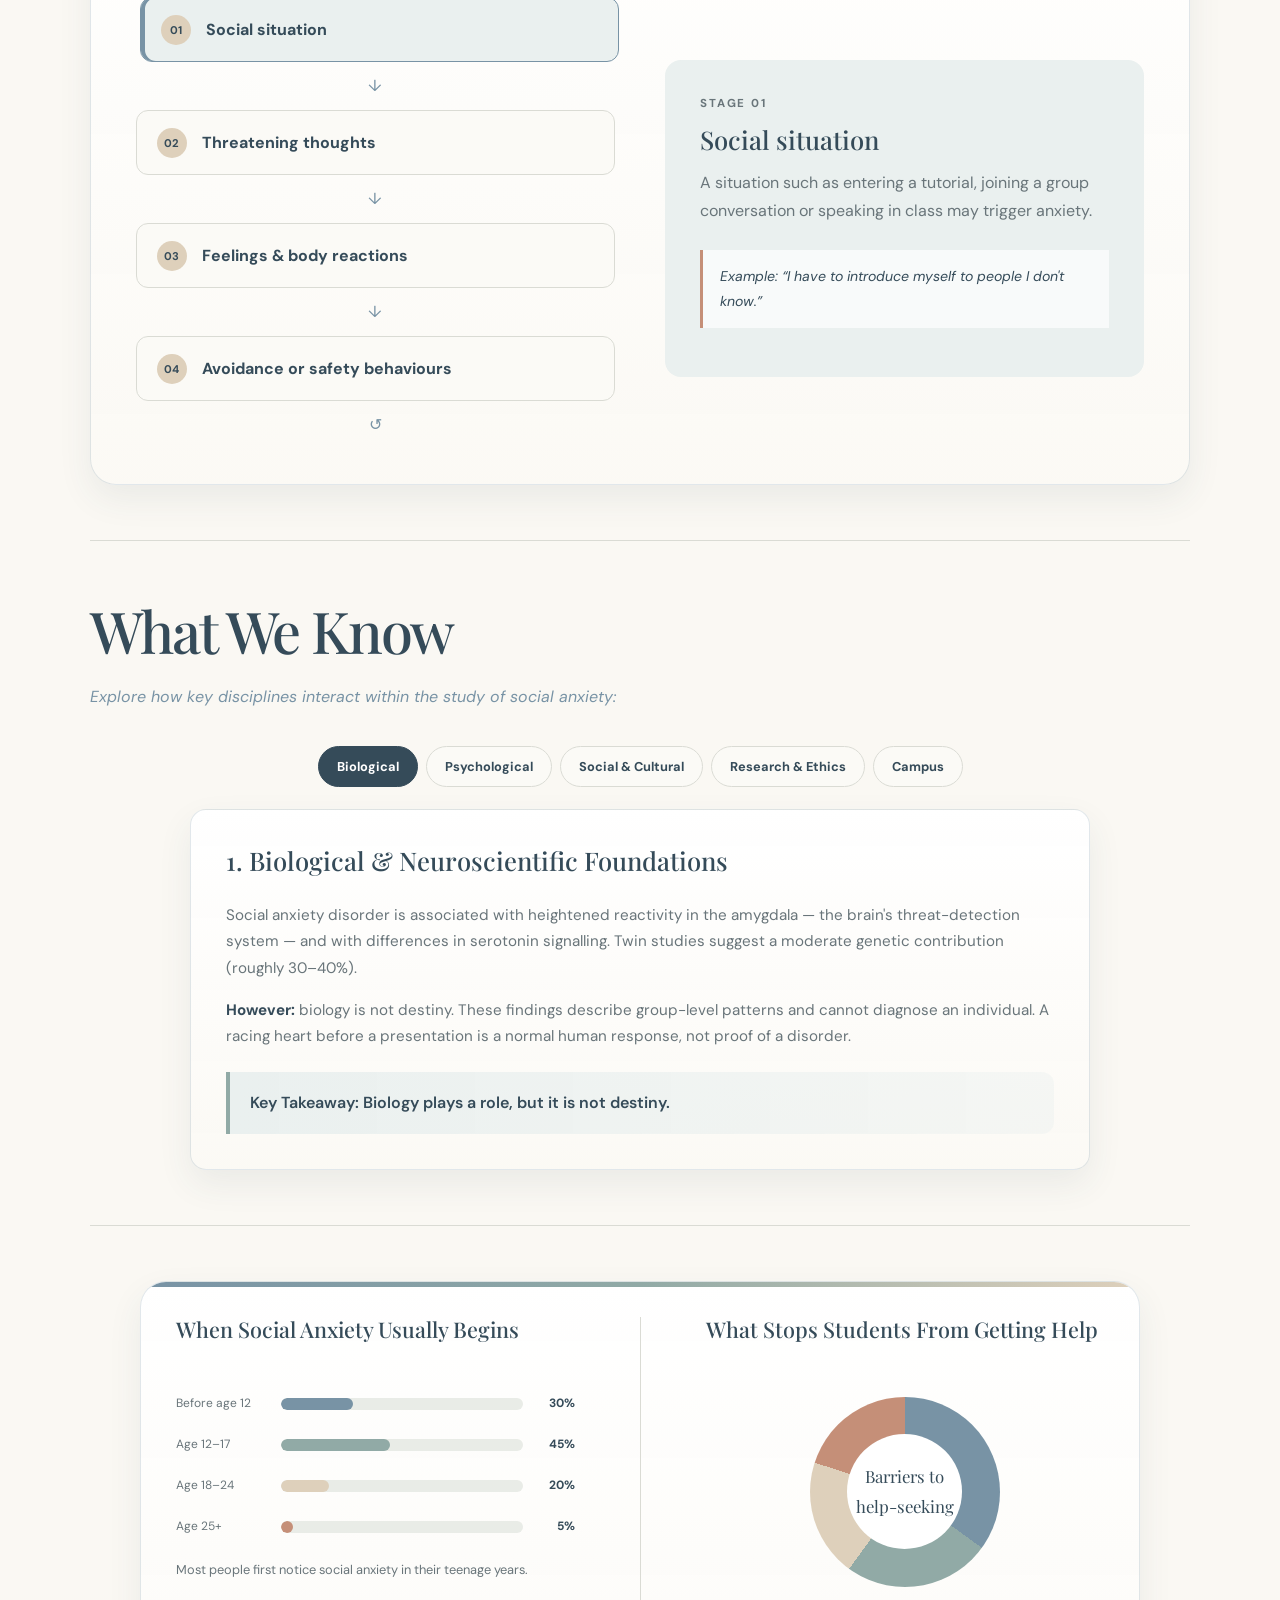
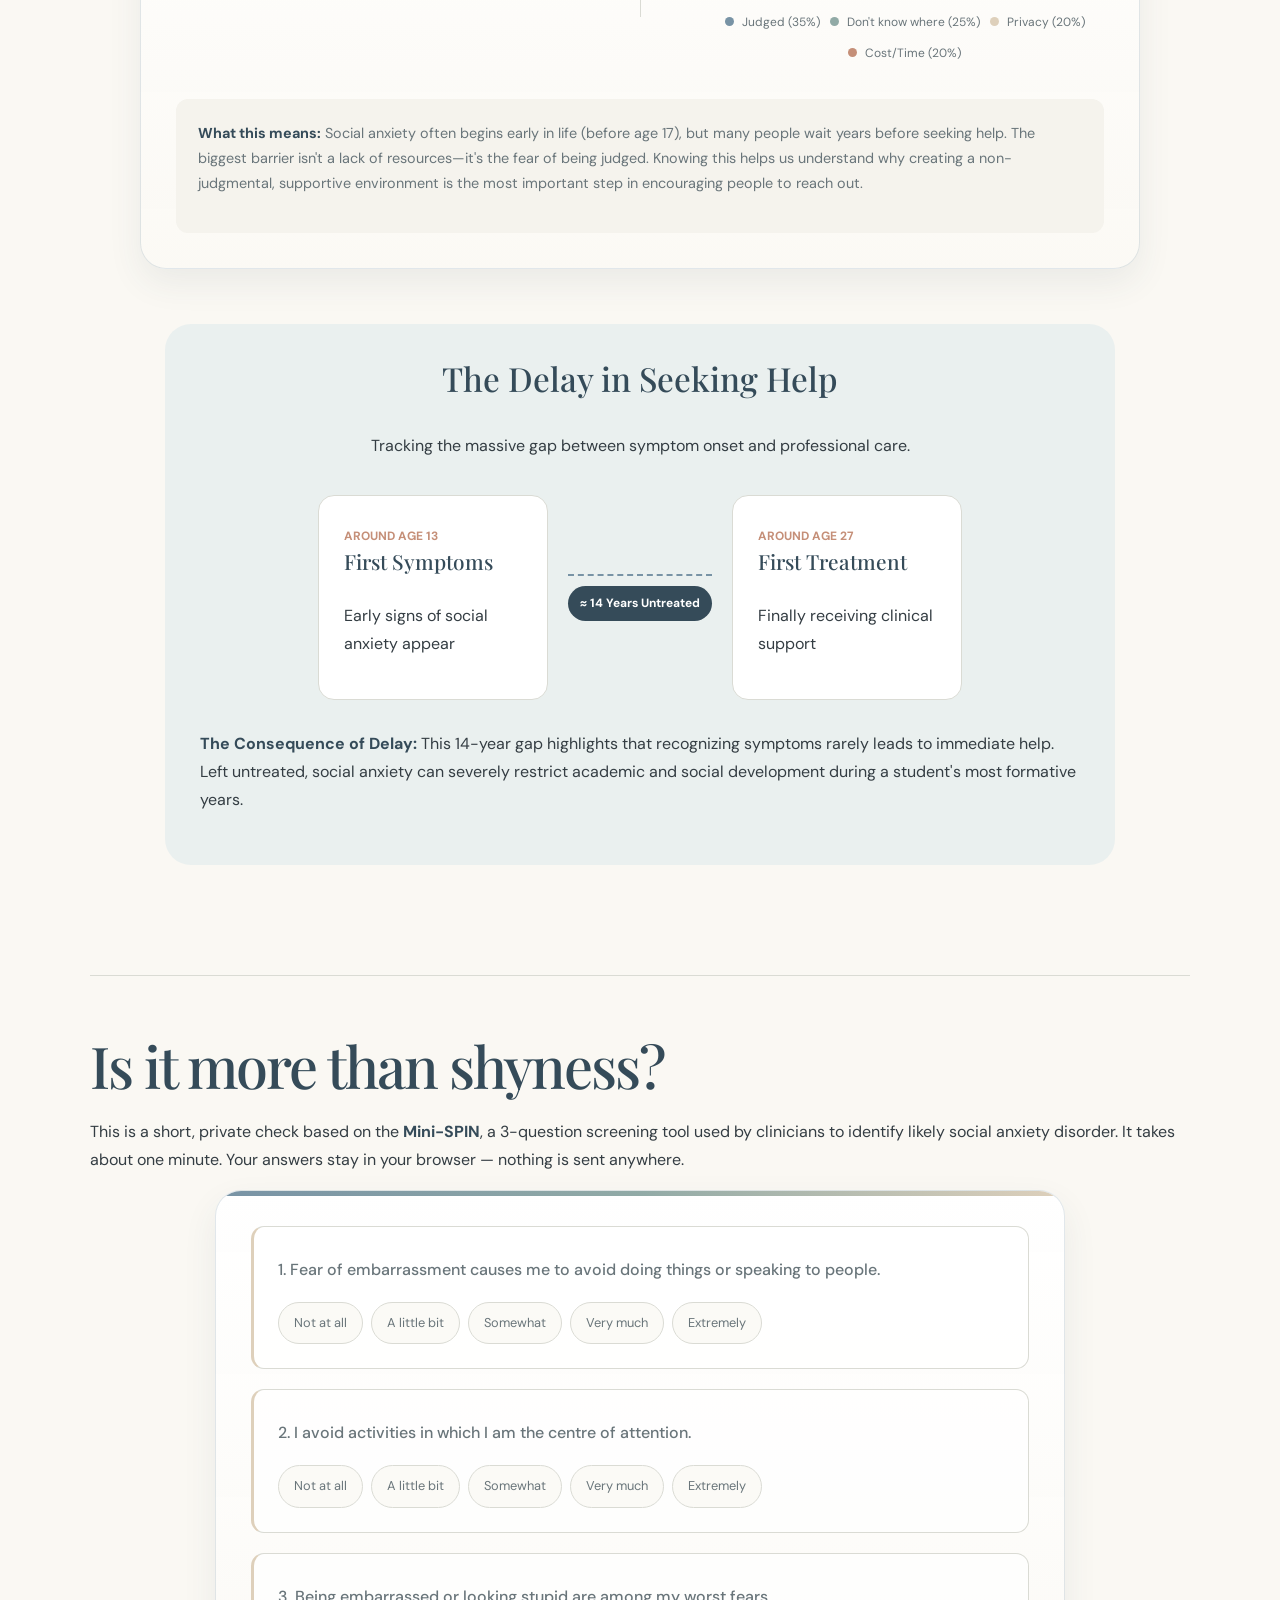
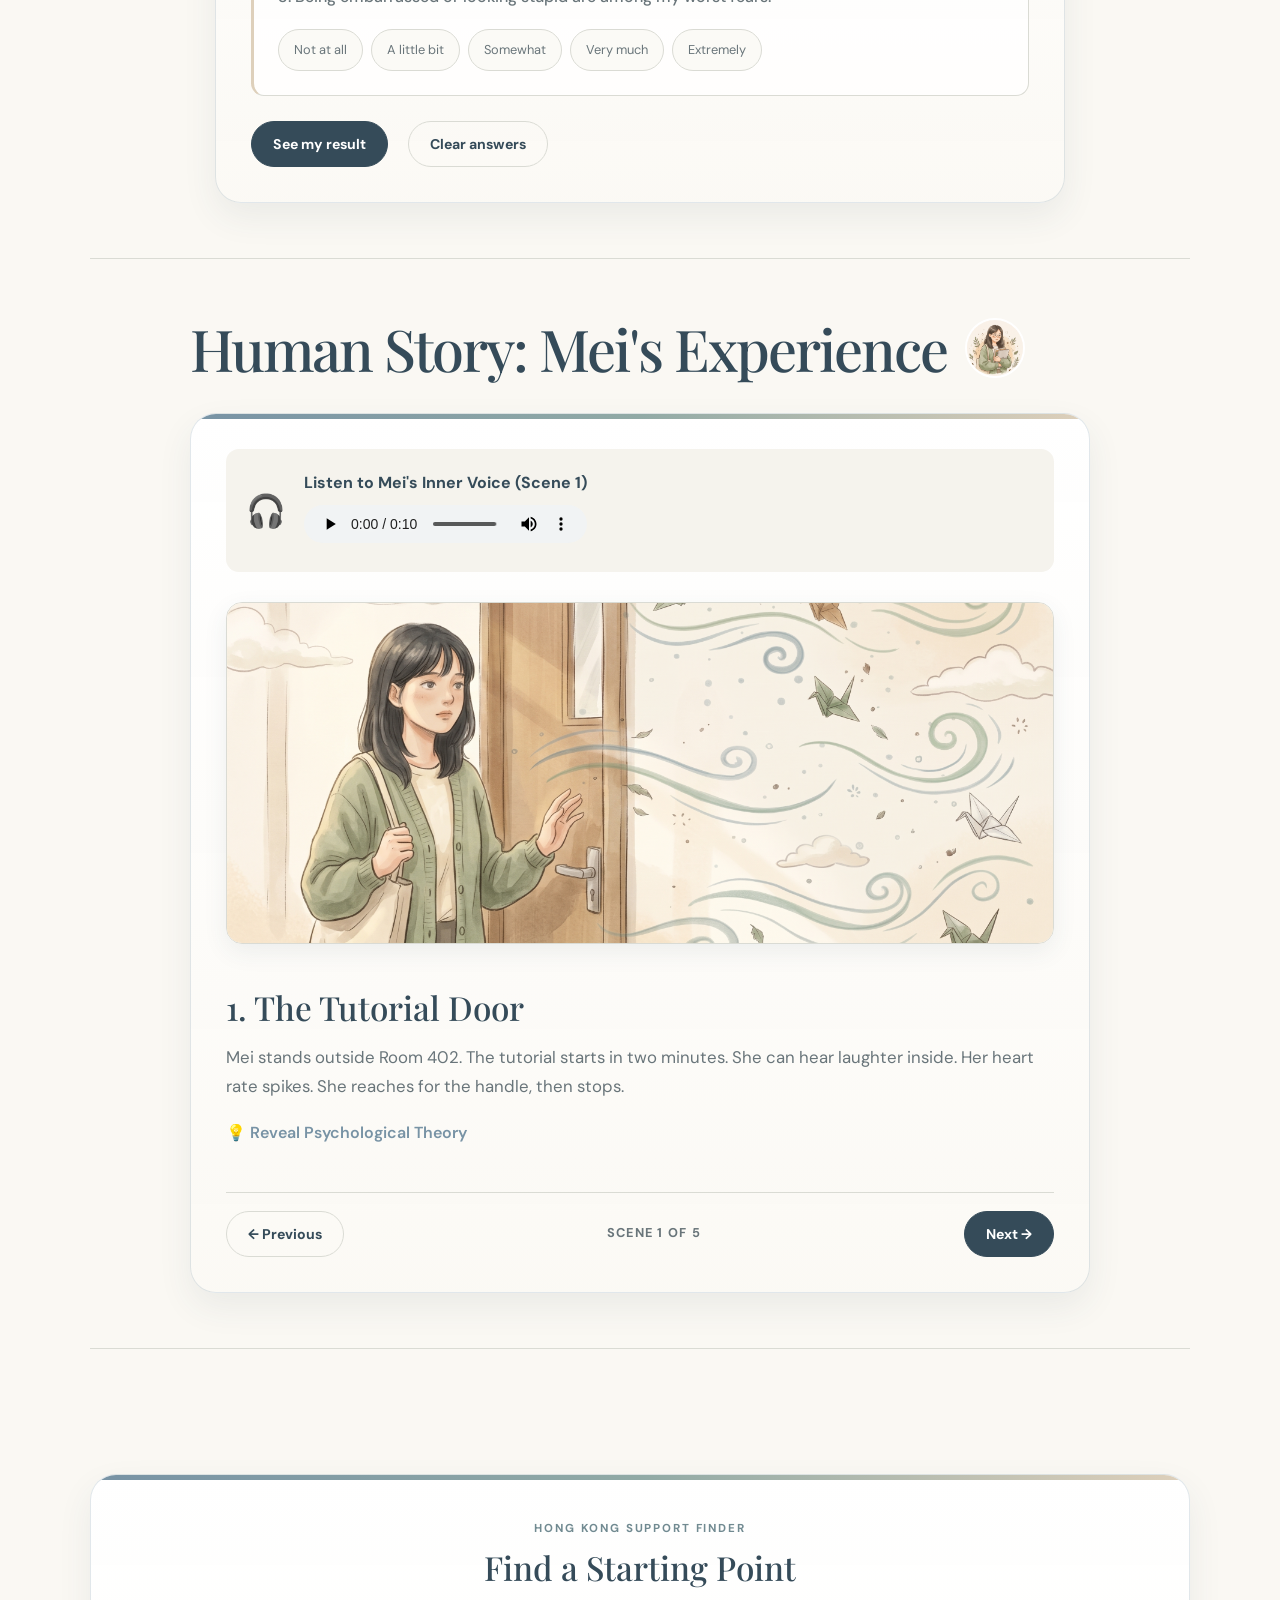
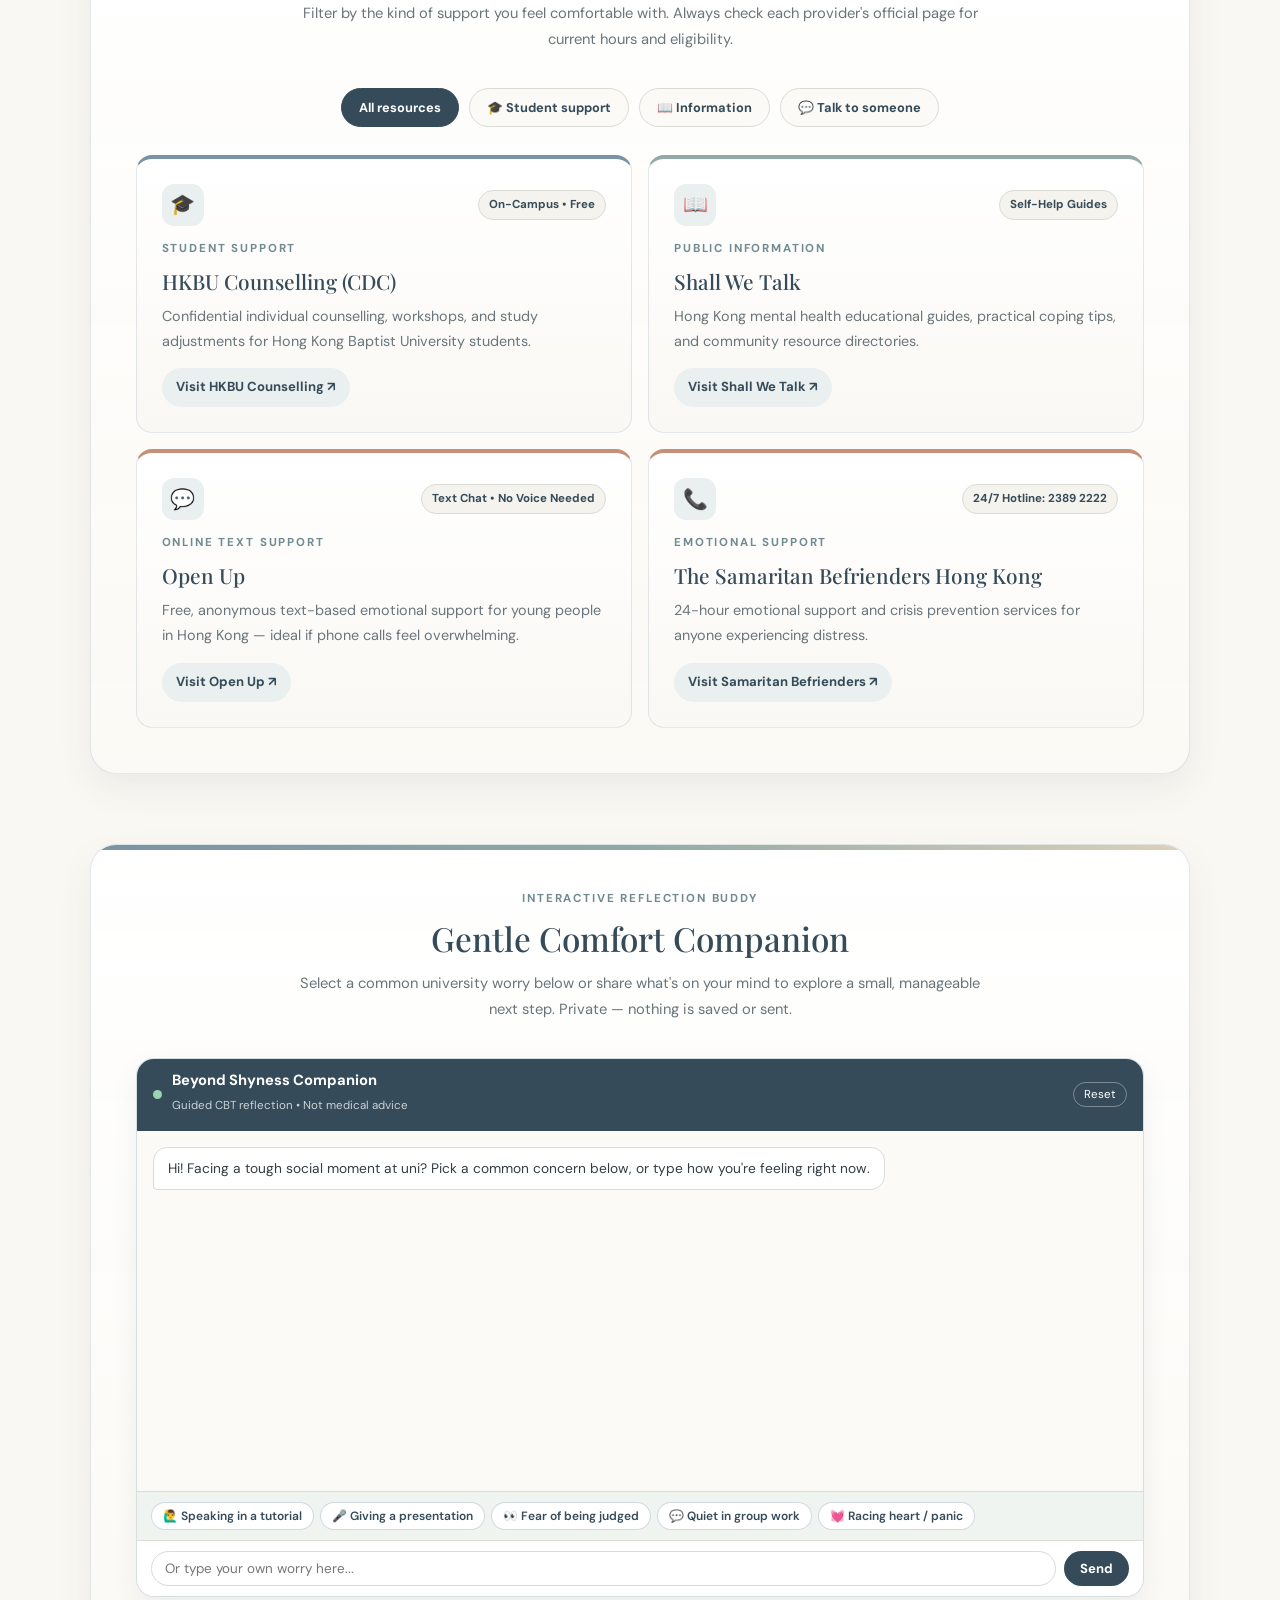
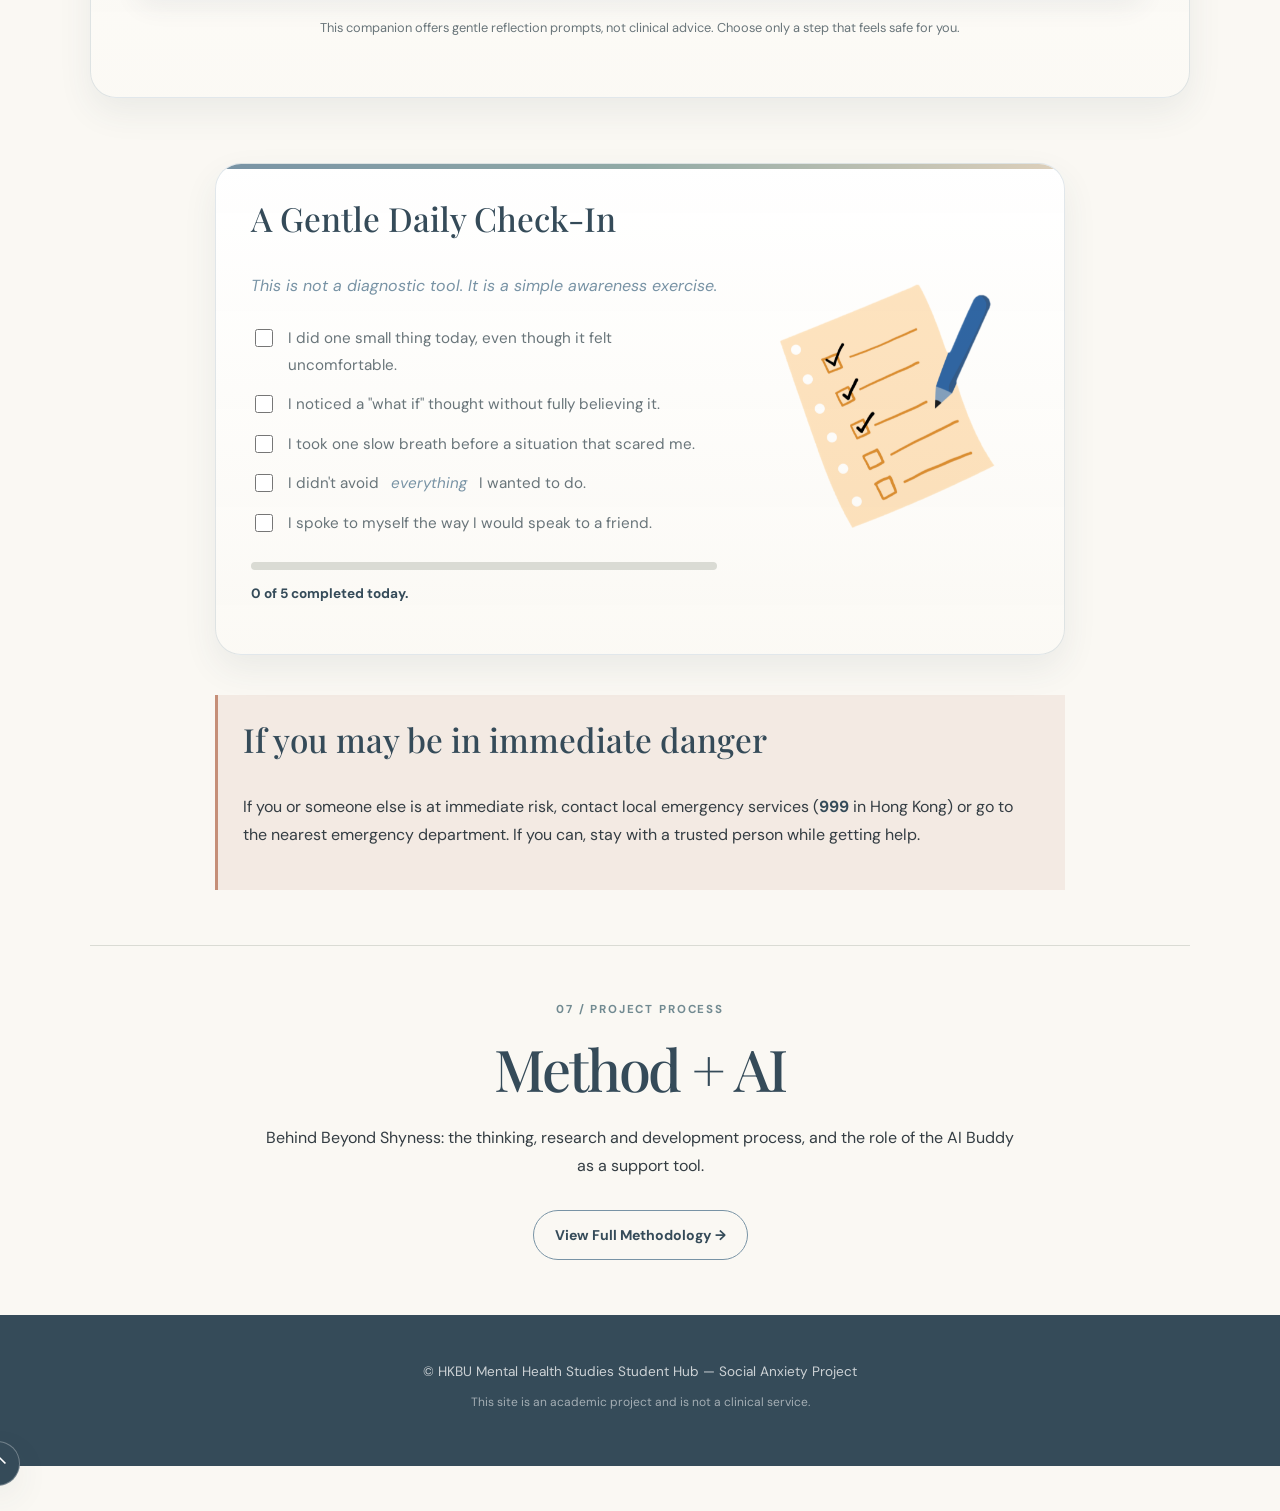
==== commit 52915a1b: "add" ====
--- a/index.html
+++ b/index.html
@@ -8,7 +8,7 @@
   <link href="https://fonts.googleapis.com" rel="preconnect"/>
   <link crossorigin="" href="https://fonts.gstatic.com" rel="preconnect"/>
   <link href="https://fonts.googleapis.com/css2?family=DM+Sans:wght@400;500;600;700&family=Playfair+Display:ital,wght@0,500;0,600;1,500;1,600&display=swap" rel="stylesheet"/>
-  <link href="style.css?v=630" rel="stylesheet"/>
+  <link href="style.css?v=631" rel="stylesheet"/>
   <style>
     body {
       background-color: #FAF8F3 !important;
@@ -24,37 +24,8 @@
       background: transparent !important;
     }
   </style>
-<<<<<<< HEAD
  </head>
-=======
-  <style>
-    #page-bg {
-      position: fixed;
-      inset: 0;
-      z-index: 0;
-      pointer-events: none;
-      background-color: #FAF8F3;
-      background-image: url('bg-cranes-light.jpg');
-      background-size: 100% 100%; /* 關鍵！強制將左右兩邊嘅紙鶴完整縮入螢幕寬度，唔會被裁走 */
-      background-position: center center;
-      background-repeat: no-repeat;
-      filter: contrast(1.15) saturate(1.3);
-    }
-    body {
-      background: #FAF8F3 !important;
-    }
-    .hero-section, .ocean-waves, #understanding, #evidence, #check, #story, #help, .method-section {
-      background: transparent !important;
-    }
-    nav, main, footer, .top-banner, .back-to-top {
-      position: relative;
-      z-index: 1;
-    }
-  </style>
-</head>
->>>>>>> 3a54d15d06ab2fa28e5dc47d4194fe6843e81d24
  <body>
-  <div id="page-bg"></div>
   <div class="dust-motes-bg" aria-hidden="true">
     <span></span><span></span><span></span><span></span><span></span>
     <span></span><span></span><span></span><span></span><span></span>
@@ -99,7 +70,7 @@
      </div>
      <div class="hero-visual">
       <img src="hero-transparent.png" alt="Person holding their head with tangled thoughts and question bubbles above" class="hero-illustration"/>
-
+     </div>
     </div>
     <aside class="hero-safety-note">
      <p><strong>A gentle note:</strong> This website is for awareness and education. It is not a diagnosis or a substitute for professional care. You can skip any section, take a break, or go directly to support information whenever you need.</p>
--- a/style.css
+++ b/style.css
@@ -276,19 +276,19 @@
   .nav-links { display: none; width: 100%; padding: 12px 0 20px; flex-direction: column; align-items: stretch; gap: 0; }
   .nav-links.open, .nav-links.is-open { display: flex; }
   .nav-links a { padding: 12px 16px; border-radius: 12px; font-size: 0.85rem; margin-bottom: 4px; }
-  
+
   .hero-grid { grid-template-columns: 1fr; }
   .hero-copy { max-width: 100%; }
   .hero-safety-note { align-items: flex-start; flex-direction: column; gap: 10px; }
-  
+
   .cycle-layout, .support-finder-grid { grid-template-columns: 1fr; }
   .charts-row { display: flex !important; flex-direction: column !important; gap: 40px; }
   .chart-divider-line { width: 100% !important; height: 1px; min-height: 1px; margin: 20px 0; }
-  
+
   .bridge-container { flex-direction: column; }
   .bridge-connector { min-height: 70px; flex-direction: column; }
   .bridge-line { width: 1px; height: 35px; border-top: 0; border-left: 2px dashed var(--dusty-blue); }
-  
+
   .story-title-container { align-items: flex-start; }
   .story-title-container h2 { font-size: 2rem; }
 }
@@ -300,7 +300,7 @@
   .hero-copy h1 { font-size: 3.2rem; white-space: normal !important; }
   .hero-buttons { align-items: stretch; flex-direction: column; }
   .hero-buttons a { width: 100%; }
-  
+
   .feature-block, .audio-story-wrapper, .combined-charts-wrapper, .gap-bridge-wrapper, .check-card, .self-care-check { padding: 22px; }
   .spin-options { display: grid; grid-template-columns: 1fr 1fr; }
   .opt-pill { width: 100%; text-align: center; justify-content: center; }
@@ -321,7 +321,7 @@
 /* ========================================== */
 body {
   background-color: #FAF8F3 !important;
-  background-image: 
+  background-image:
     radial-gradient(circle at 18% 22%, rgba(196, 208, 193, 0.38) 0%, transparent 45%),
     radial-gradient(circle at 82% 75%, rgba(120, 147, 165, 0.22) 0%, transparent 50%),
     radial-gradient(circle at 50% 50%, rgba(222, 208, 187, 0.25) 0%, transparent 65%) !important;
@@ -478,6 +478,7 @@
   align-items: center;
   background: transparent !important;
   border: none !important;
+  outline: none !important;
   box-shadow: none !important;
 }
 .hero-visual .hero-illustration {
@@ -486,8 +487,9 @@
   border-radius: 0 !important;
   box-shadow: none !important;
   border: none !important;
+  outline: none !important;
   background: transparent !important;
-  mix-blend-mode: multiply !important;
+  mix-blend-mode: normal !important;
 }
 
 .story-illustration-box {
@@ -795,6 +797,7 @@
   background: var(--deep-blue);
   color: var(--white) !important;
 }
+
 /* ========================================== */
 /* FINAL OVERRIDE: MINIMALIST CRANES BG       */
 /* ========================================== */
@@ -828,20 +831,10 @@
   padding-top: 55px !important;
   padding-bottom: 55px !important;
 }
-/* ========================================== */
-/* ALL-IN-ONE FIX: HERO, SCORE RING & BG      */
-/* ========================================== */
-
-/* 1. 首頁插畫：移除 multiply 避免衫同臉變灰，保持乾淨無框 */
-.hero-visual .hero-illustration {
-  mix-blend-mode: normal !important;
-  border: none !important;
-  box-shadow: none !important;
-  border-radius: 16px !important;
-  max-width: 420px !important;
-}
-
-/* 2. Mini-SPIN 分數圓環＋刻度尺樣式 */
+
+/* ========================================== */
+/* SCORE RING & SPECTRUM VISUALIZER           */
+/* ========================================== */
 .spin-badge {
   display: inline-block;
   margin-bottom: 8px;
@@ -933,4 +926,63 @@
   margin-top: 6px;
   color: var(--text-muted);
   font-size: 0.78rem;
-}+}
+
+/* ========================================== */
+/* HERO TRANSPARENT PNG: HALF & FULL SCREEN   */
+/* ========================================== */
+.hero-grid {
+  grid-template-columns: minmax(0, 1.1fr) minmax(240px, 0.9fr) !important;
+  gap: clamp(20px, 3vw, 56px) !important;
+  align-items: center !important;
+}
+
+.hero-visual {
+  width: 100%;
+  display: flex;
+  justify-content: center;
+  align-items: center;
+  background: transparent !important;
+  border: none !important;
+  outline: none !important;
+  box-shadow: none !important;
+}
+
+.hero-visual .hero-illustration {
+  width: 100%;
+  max-width: clamp(240px, 34vw, 460px) !important;
+  height: auto;
+  object-fit: contain;
+  background: transparent !important;
+  mix-blend-mode: normal !important;
+  border: none !important;
+  outline: none !important;
+  border-radius: 0 !important;
+  box-shadow: none !important;
+}
+
+@media (max-width: 1150px) and (min-width: 761px) {
+  .hero-grid {
+    grid-template-columns: minmax(0, 1fr) minmax(200px, 0.85fr) !important;
+    gap: 24px !important;
+  }
+
+  .hero-copy h1 {
+    font-size: clamp(2.8rem, 5vw, 4.4rem) !important;
+  }
+
+  .hero-visual .hero-illustration {
+    max-width: clamp(200px, 28vw, 330px) !important;
+  }
+}
+
+@media (max-width: 760px) {
+  .hero-grid {
+    grid-template-columns: 1fr !important;
+    gap: 24px !important;
+  }
+
+  .hero-visual .hero-illustration {
+    max-width: min(82vw, 340px) !important;
+  }
+}
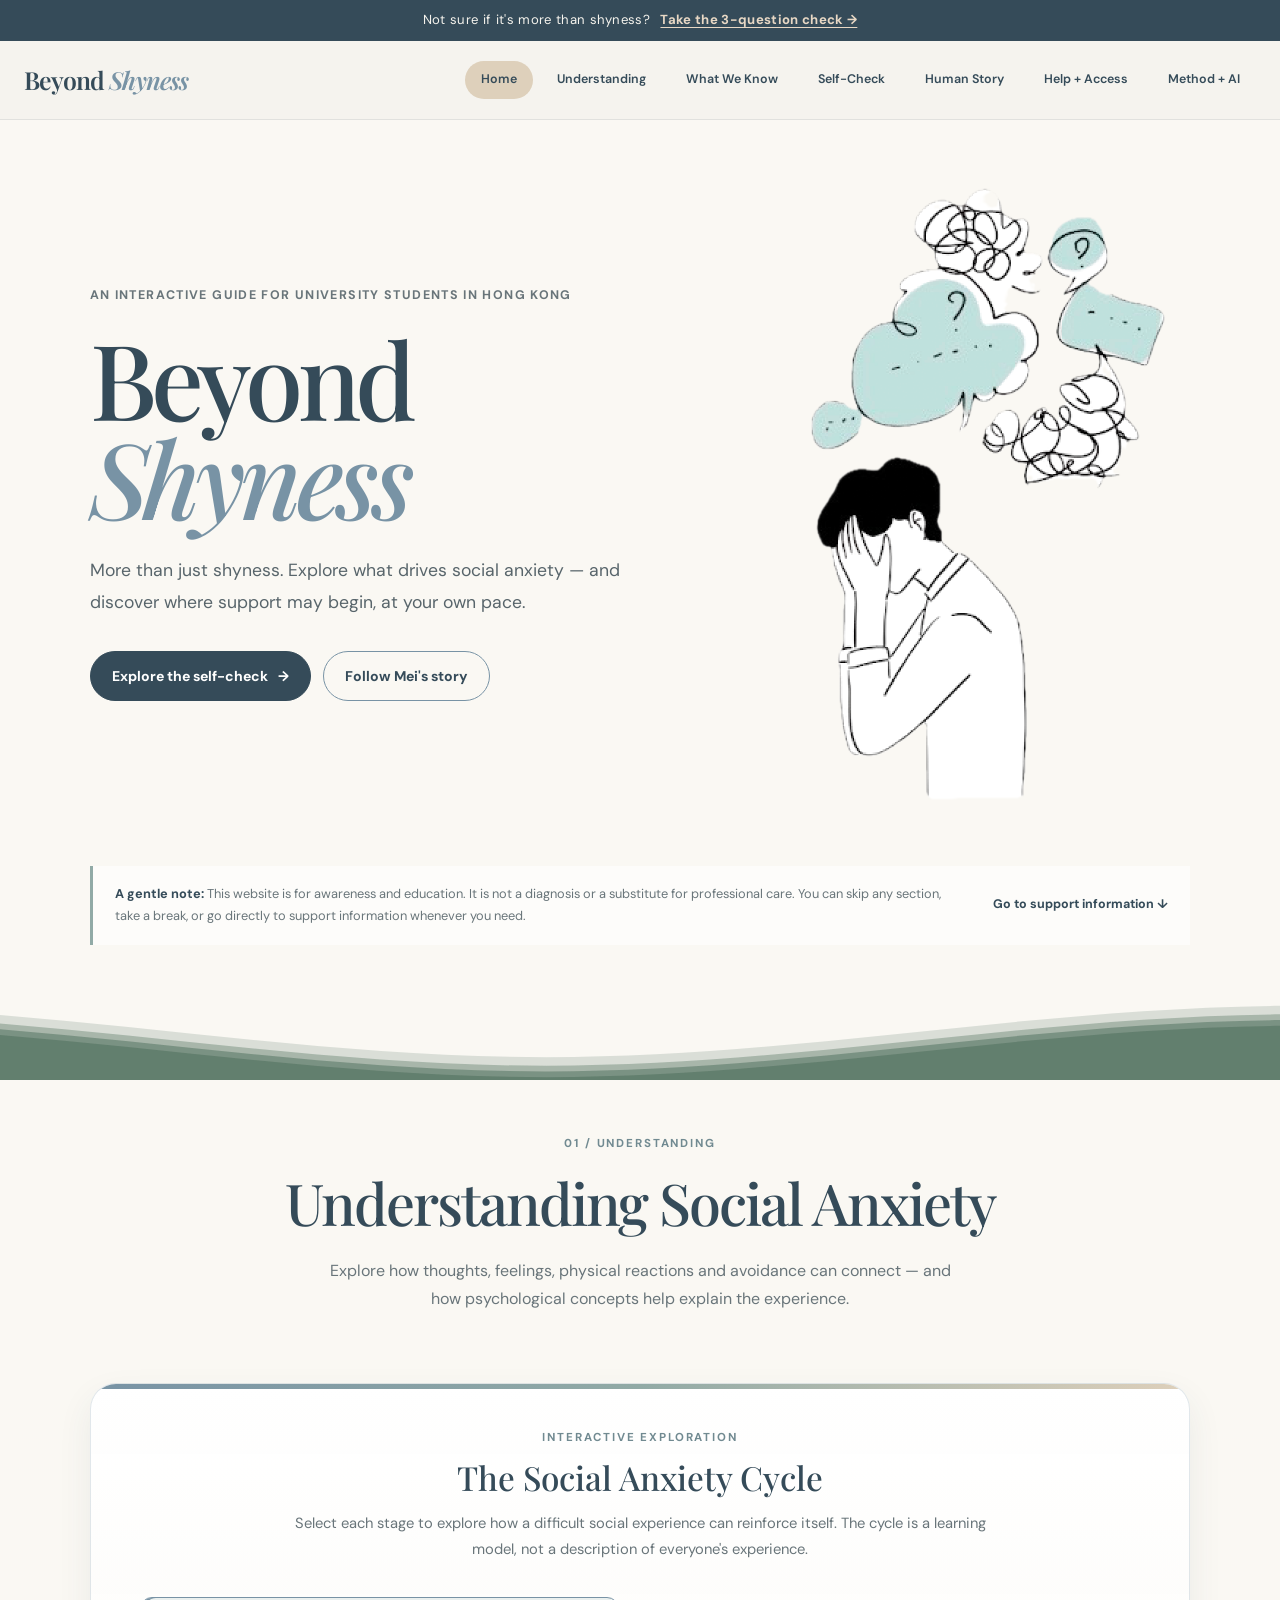
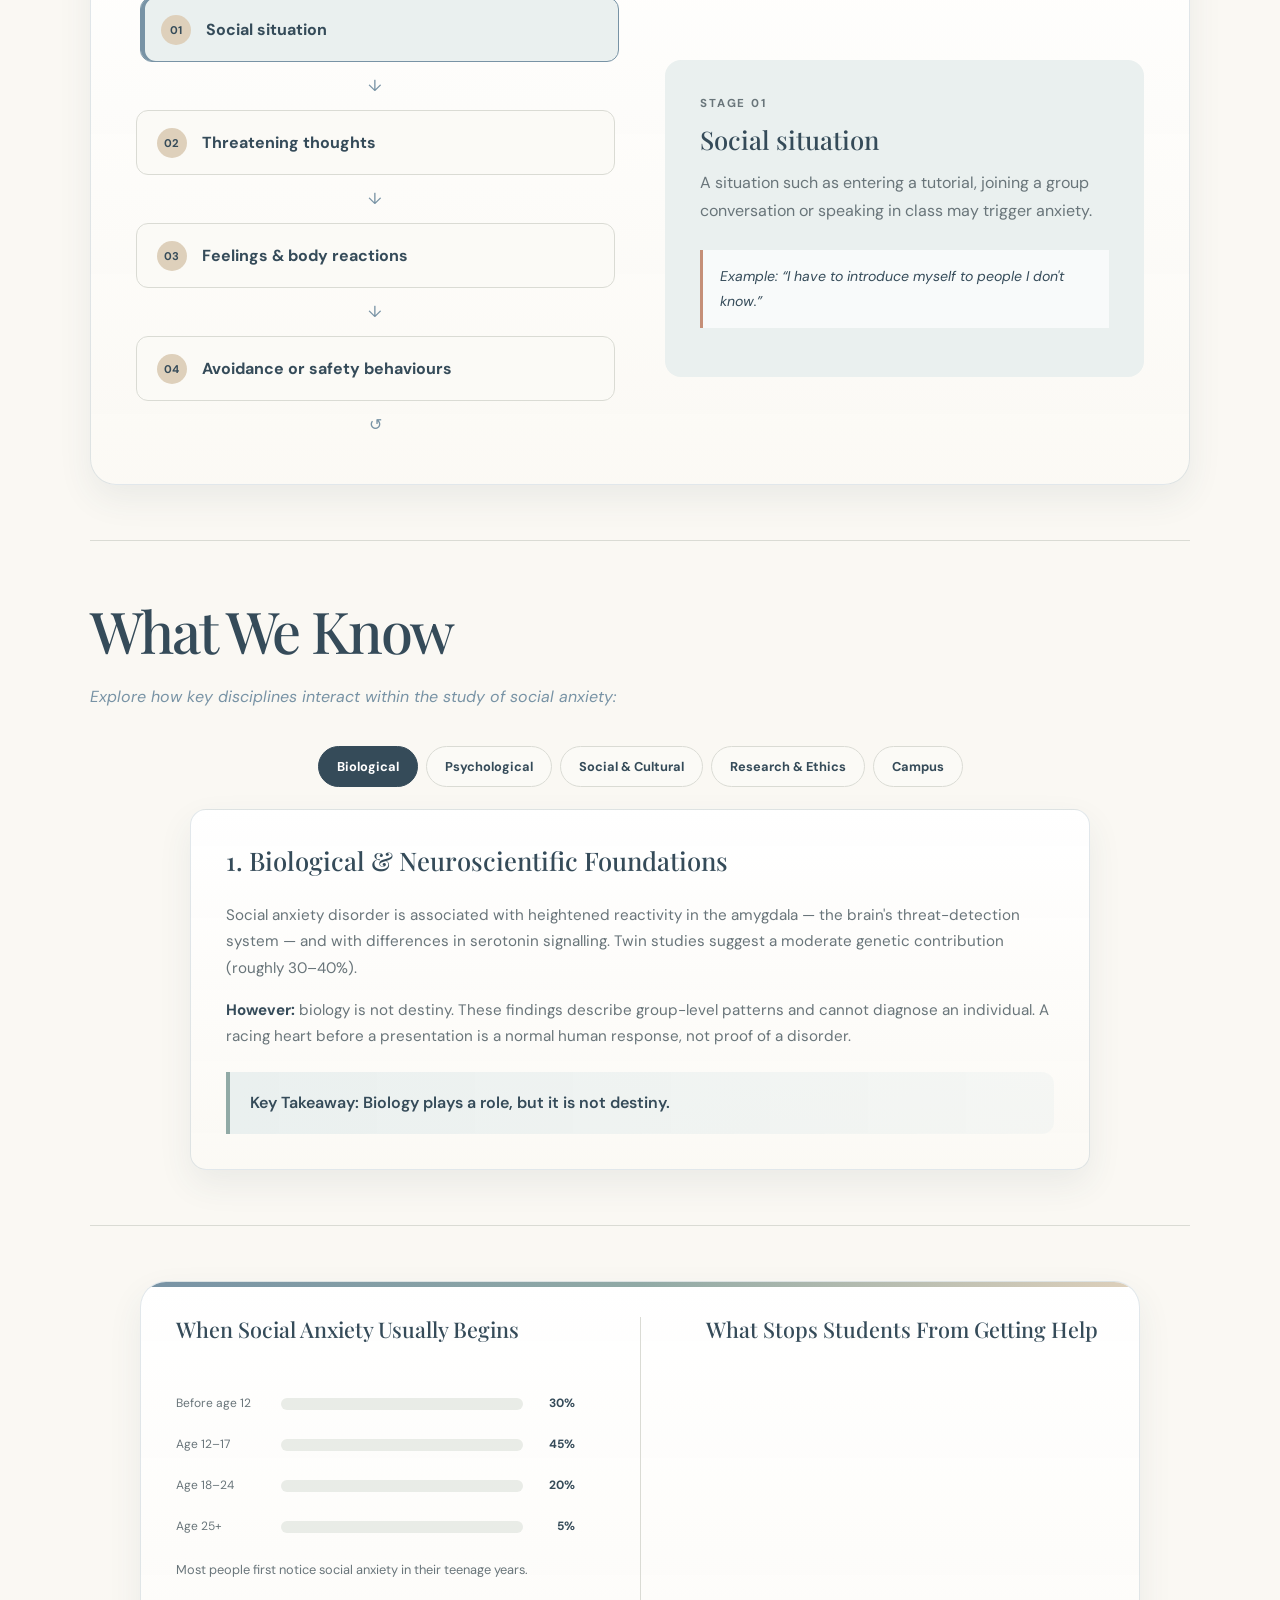
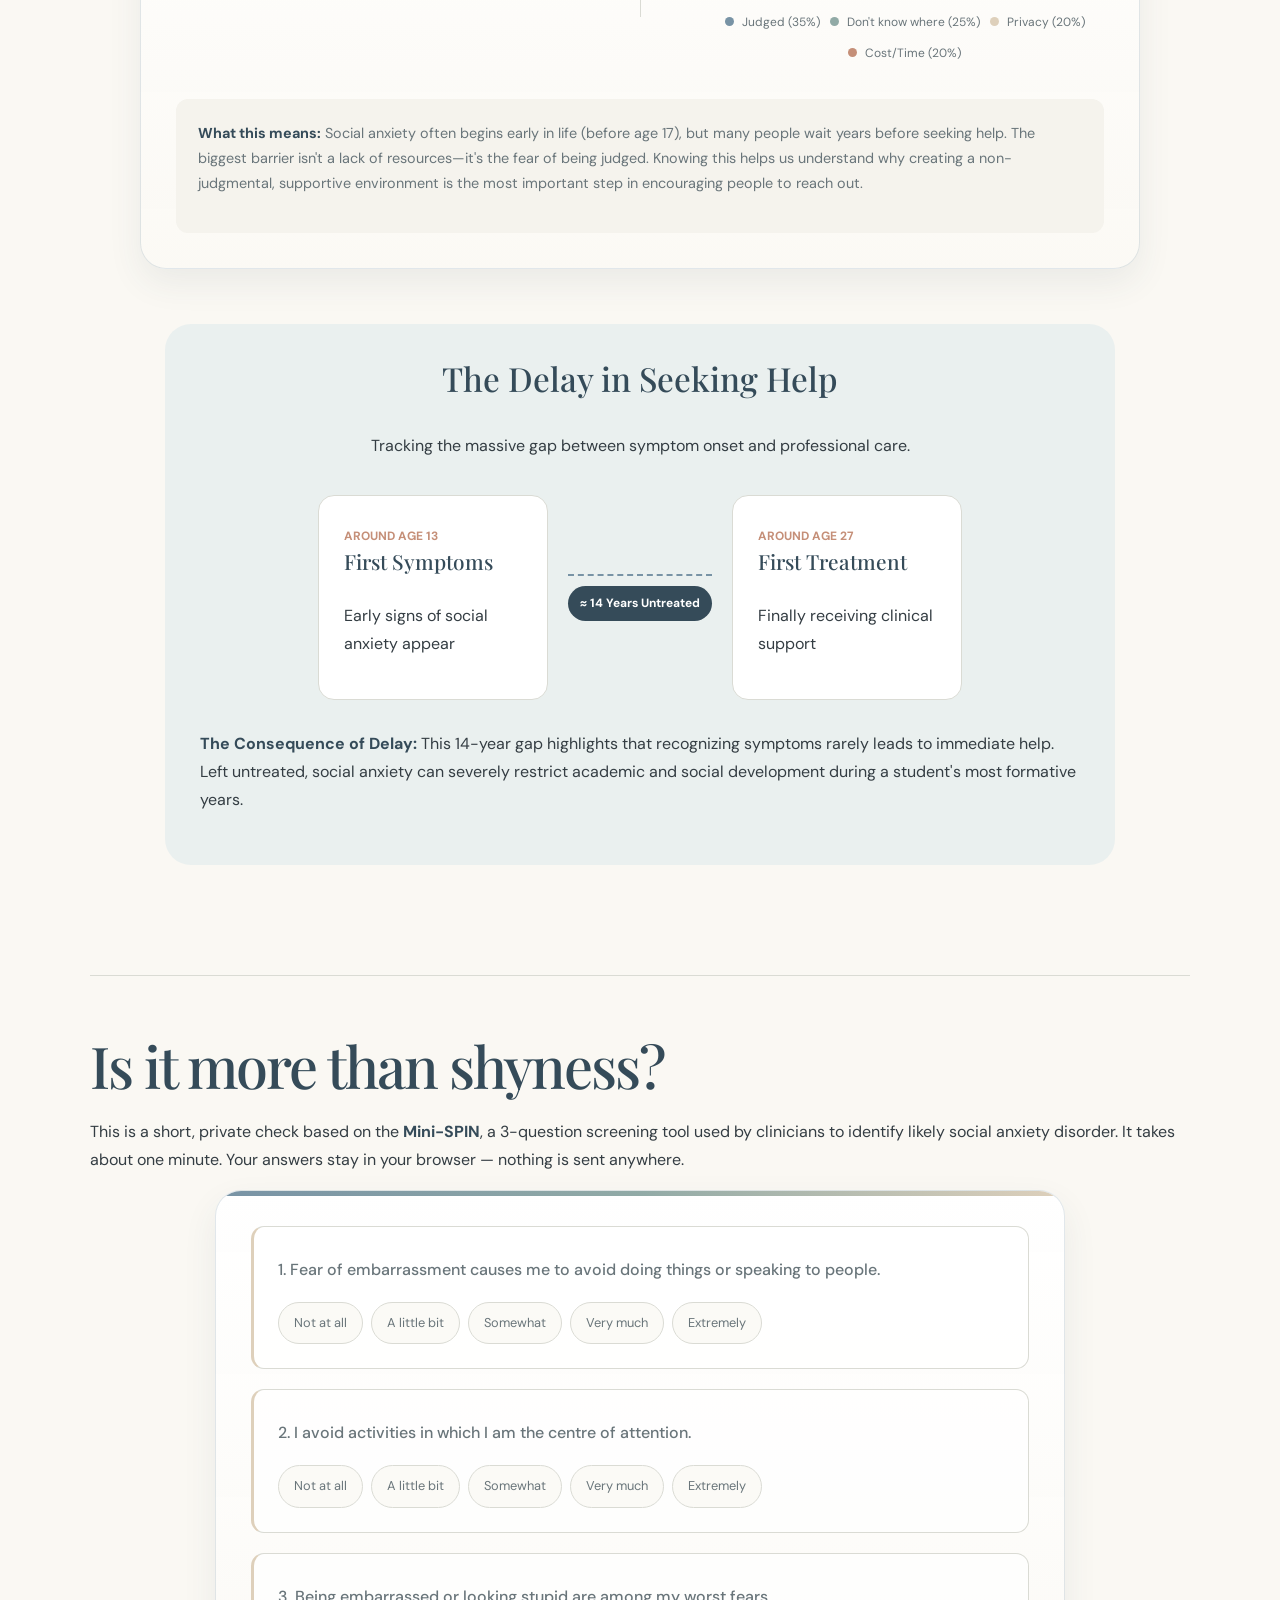
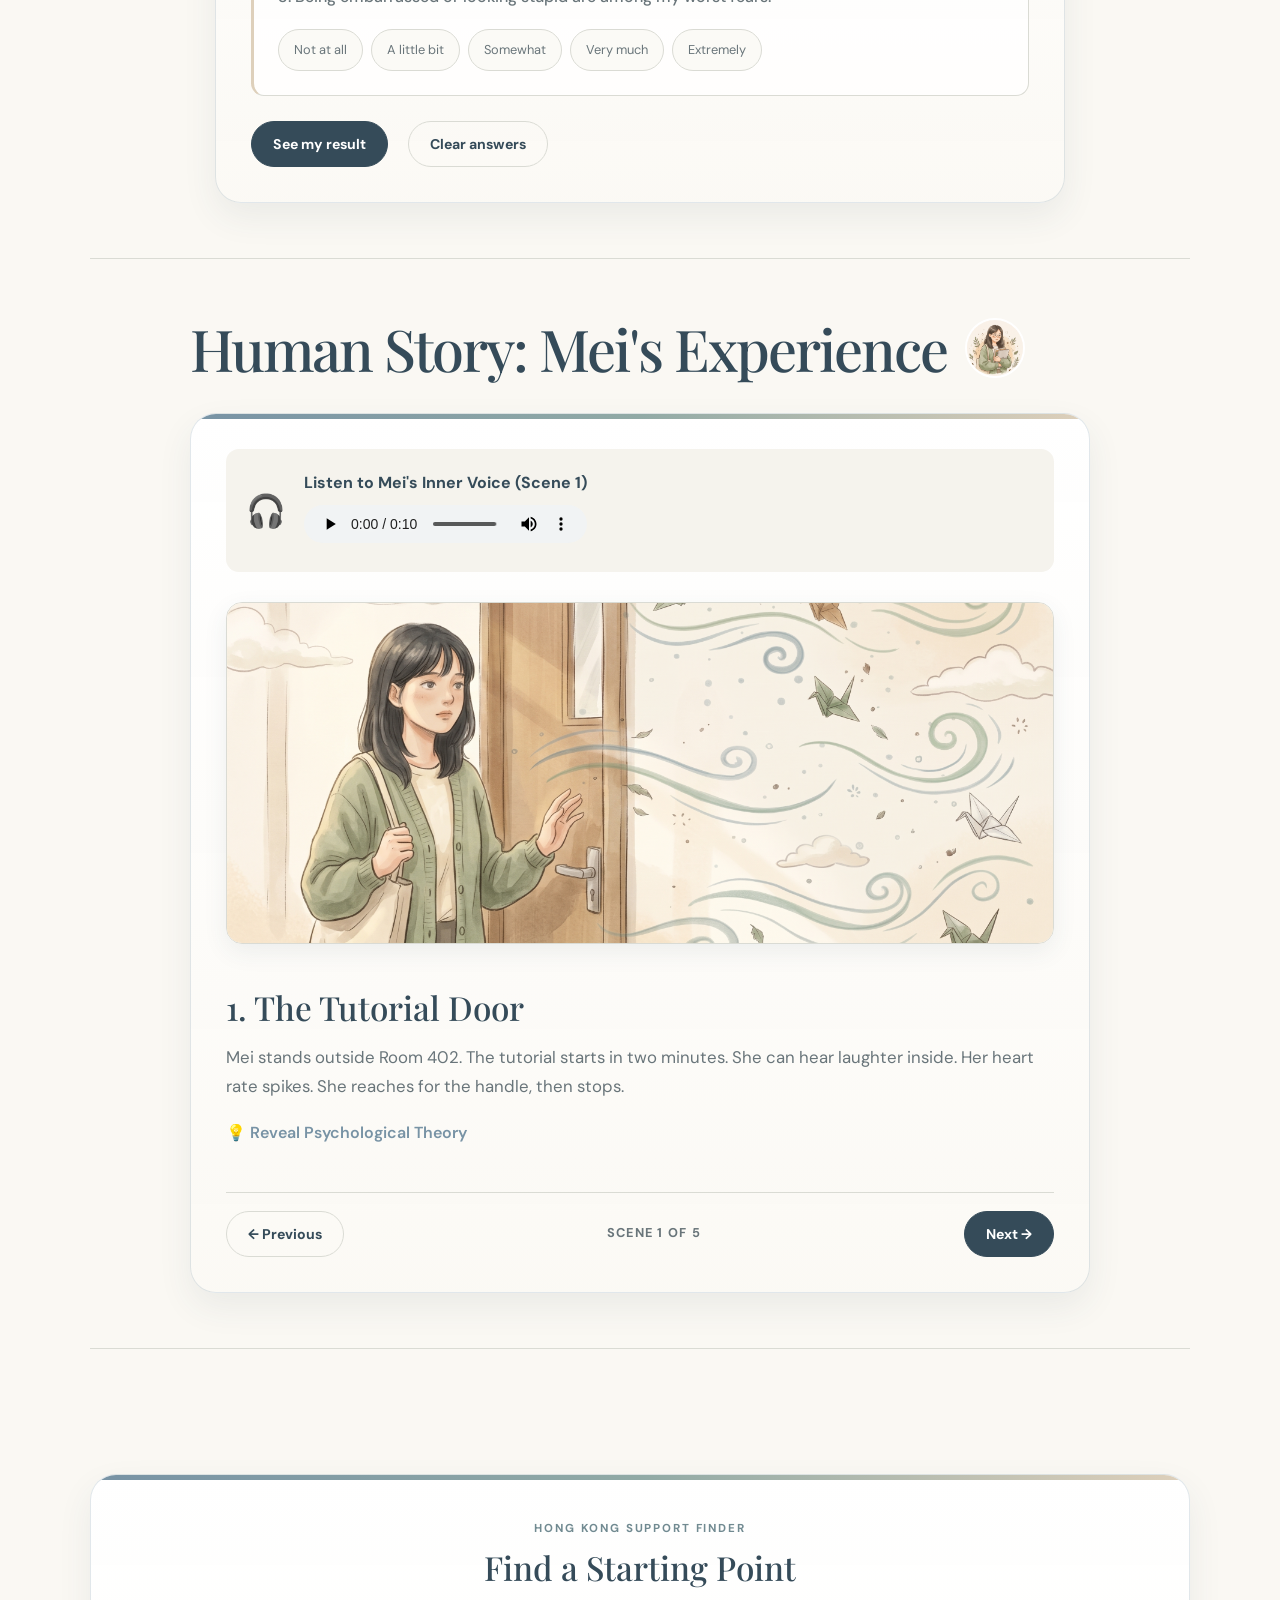
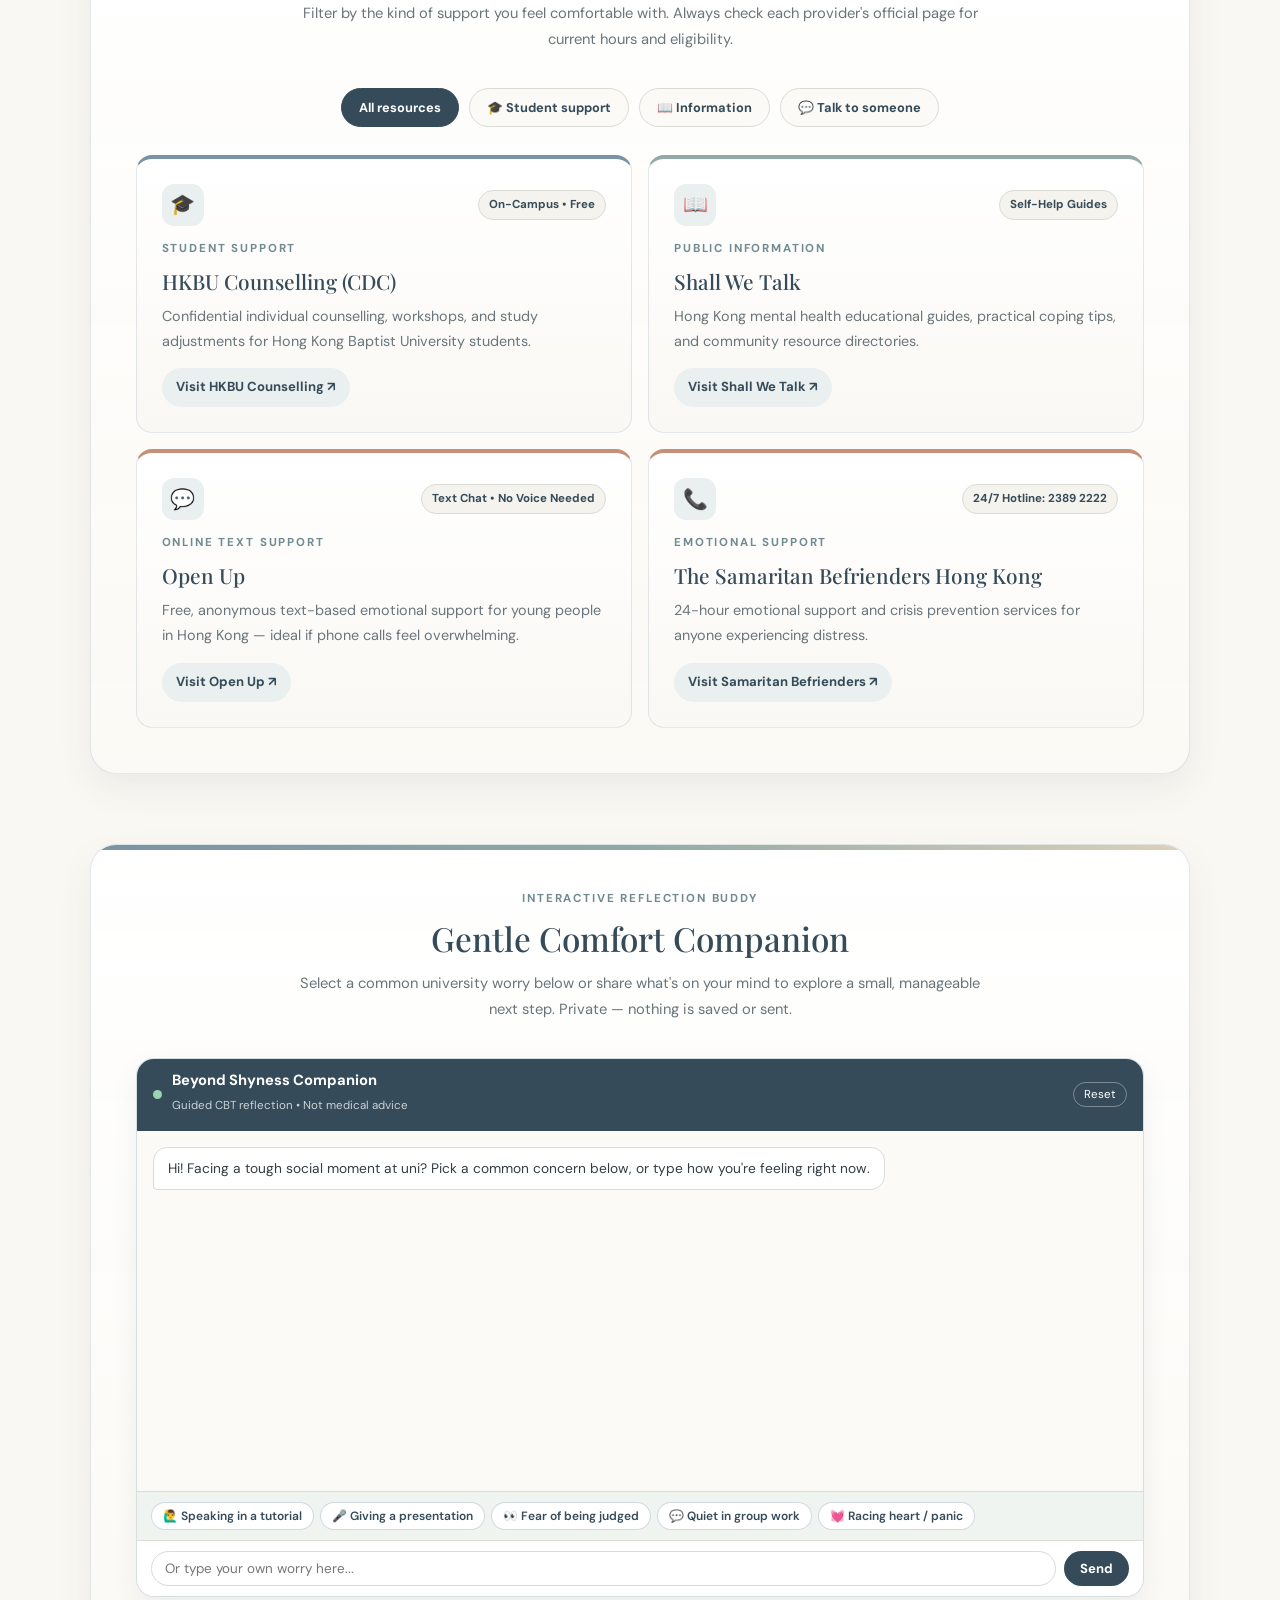
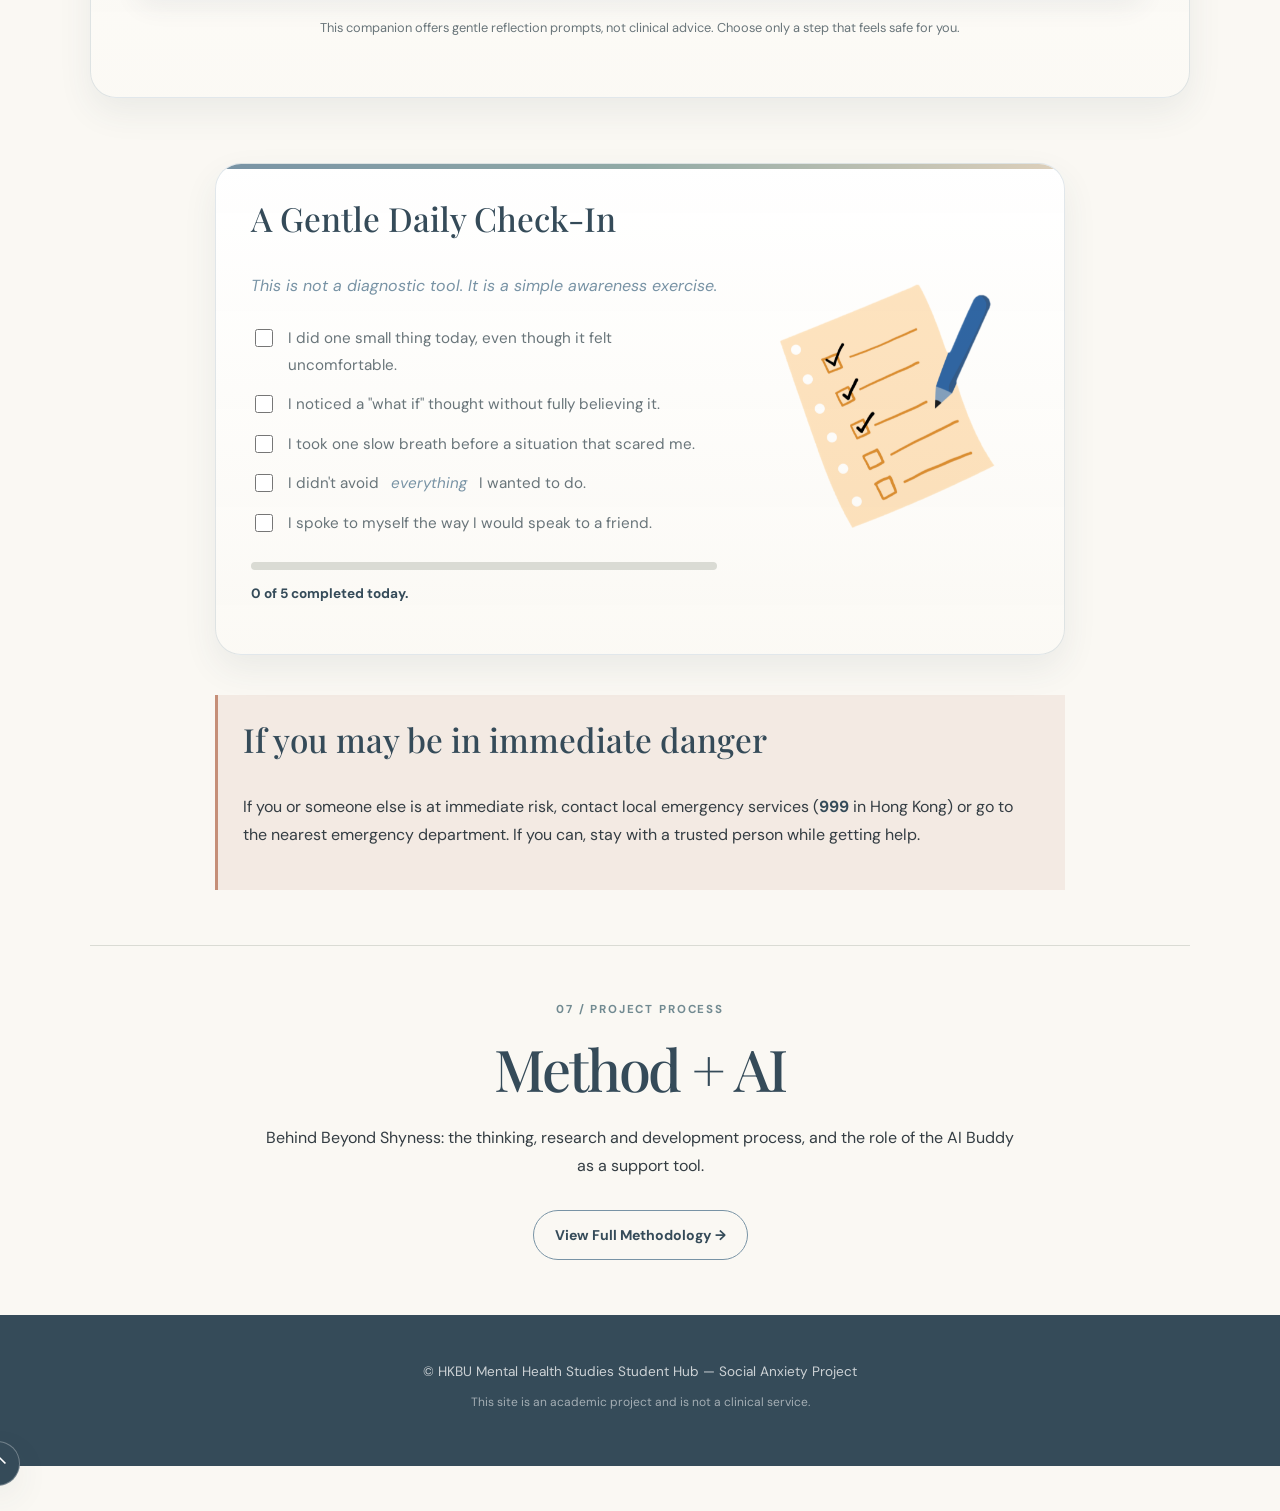
==== commit 18900fba: "add" ====
--- a/index.html
+++ b/index.html
@@ -729,9 +729,13 @@
           audioPlayer.load();
         }
         const sceneImg = document.getElementById("story-scene-img");
-        if (sceneImg) sceneImg.src = "scene" + currentScene + ".jpg";
-        document.querySelectorAll(".theory-content").forEach(el => el.style.display = "none");
-      };
+        if (sceneImg) {
+          if (currentScene === 4 && meiChoice === "quiet") {
+            sceneImg.src = "scene4_quiet.jpg";
+          } else {
+            sceneImg.src = "scene" + currentScene + ".jpg";
+          }
+        }
 
       window.makeChoice = (choice) => {
         meiChoice = choice;
@@ -752,8 +756,9 @@
         document.getElementById("audio-scene-num").innerText = 4;
         if(audioPlayer) audioPlayer.load();
         const sceneImg = document.getElementById("story-scene-img");
-        if (sceneImg) sceneImg.src = "scene4.jpg";
-      };
+        if (sceneImg) {
+          sceneImg.src = choice === "quiet" ? "scene4_quiet.jpg" : "scene4.jpg";
+        }
 
       window.toggleTheory = (id) => {
         const content = document.getElementById(id);
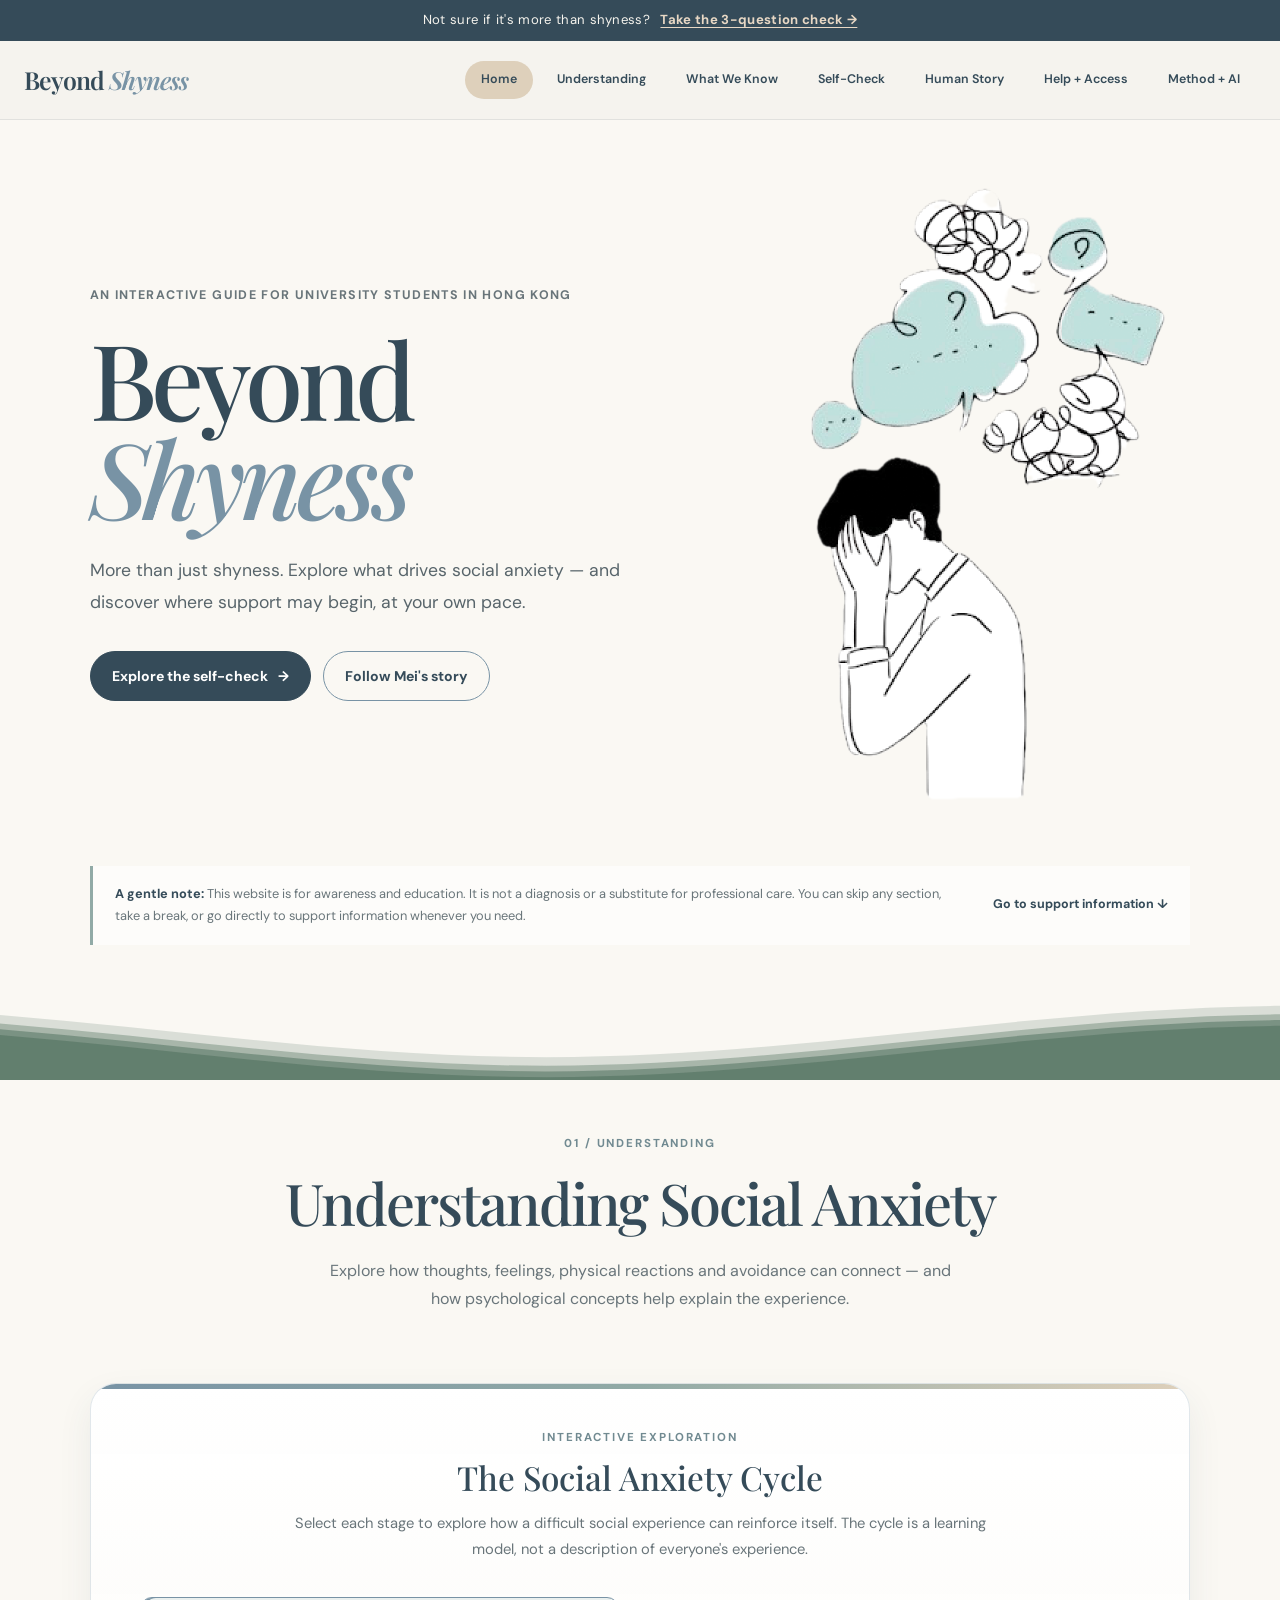
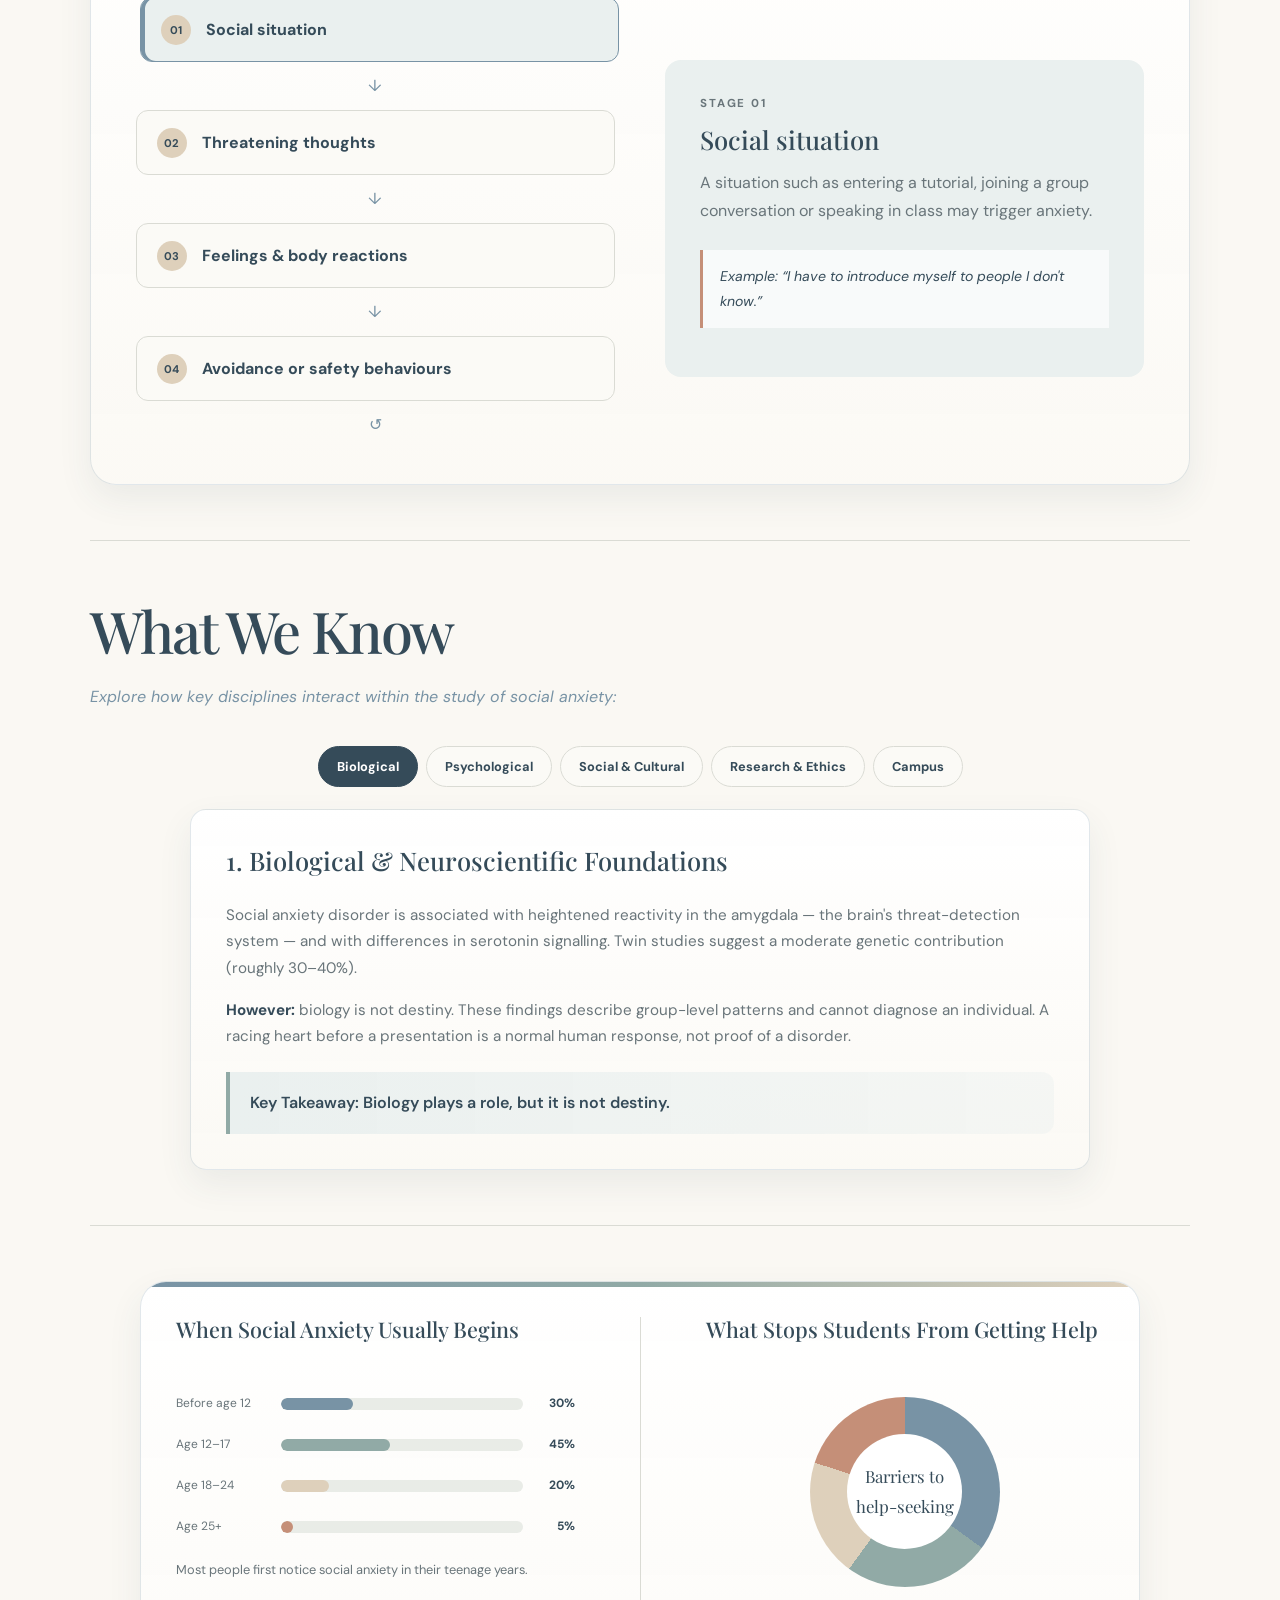
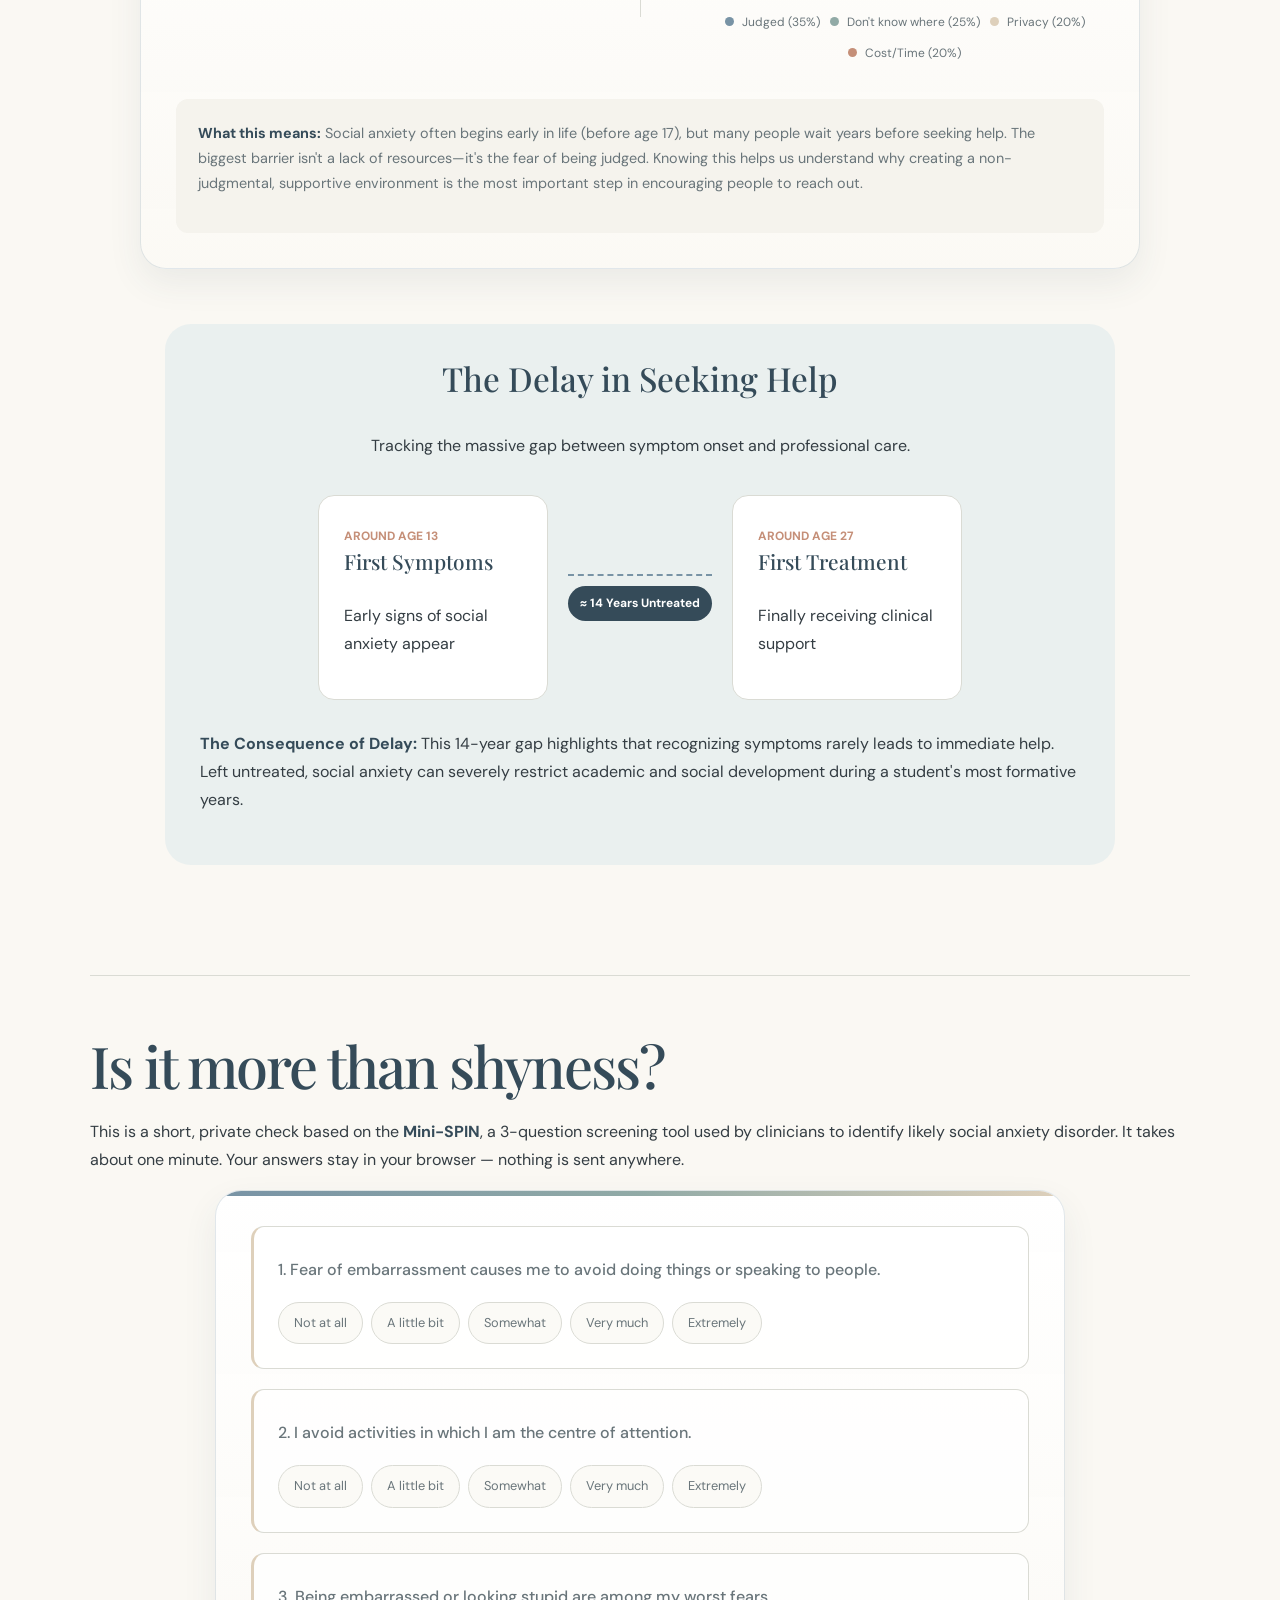
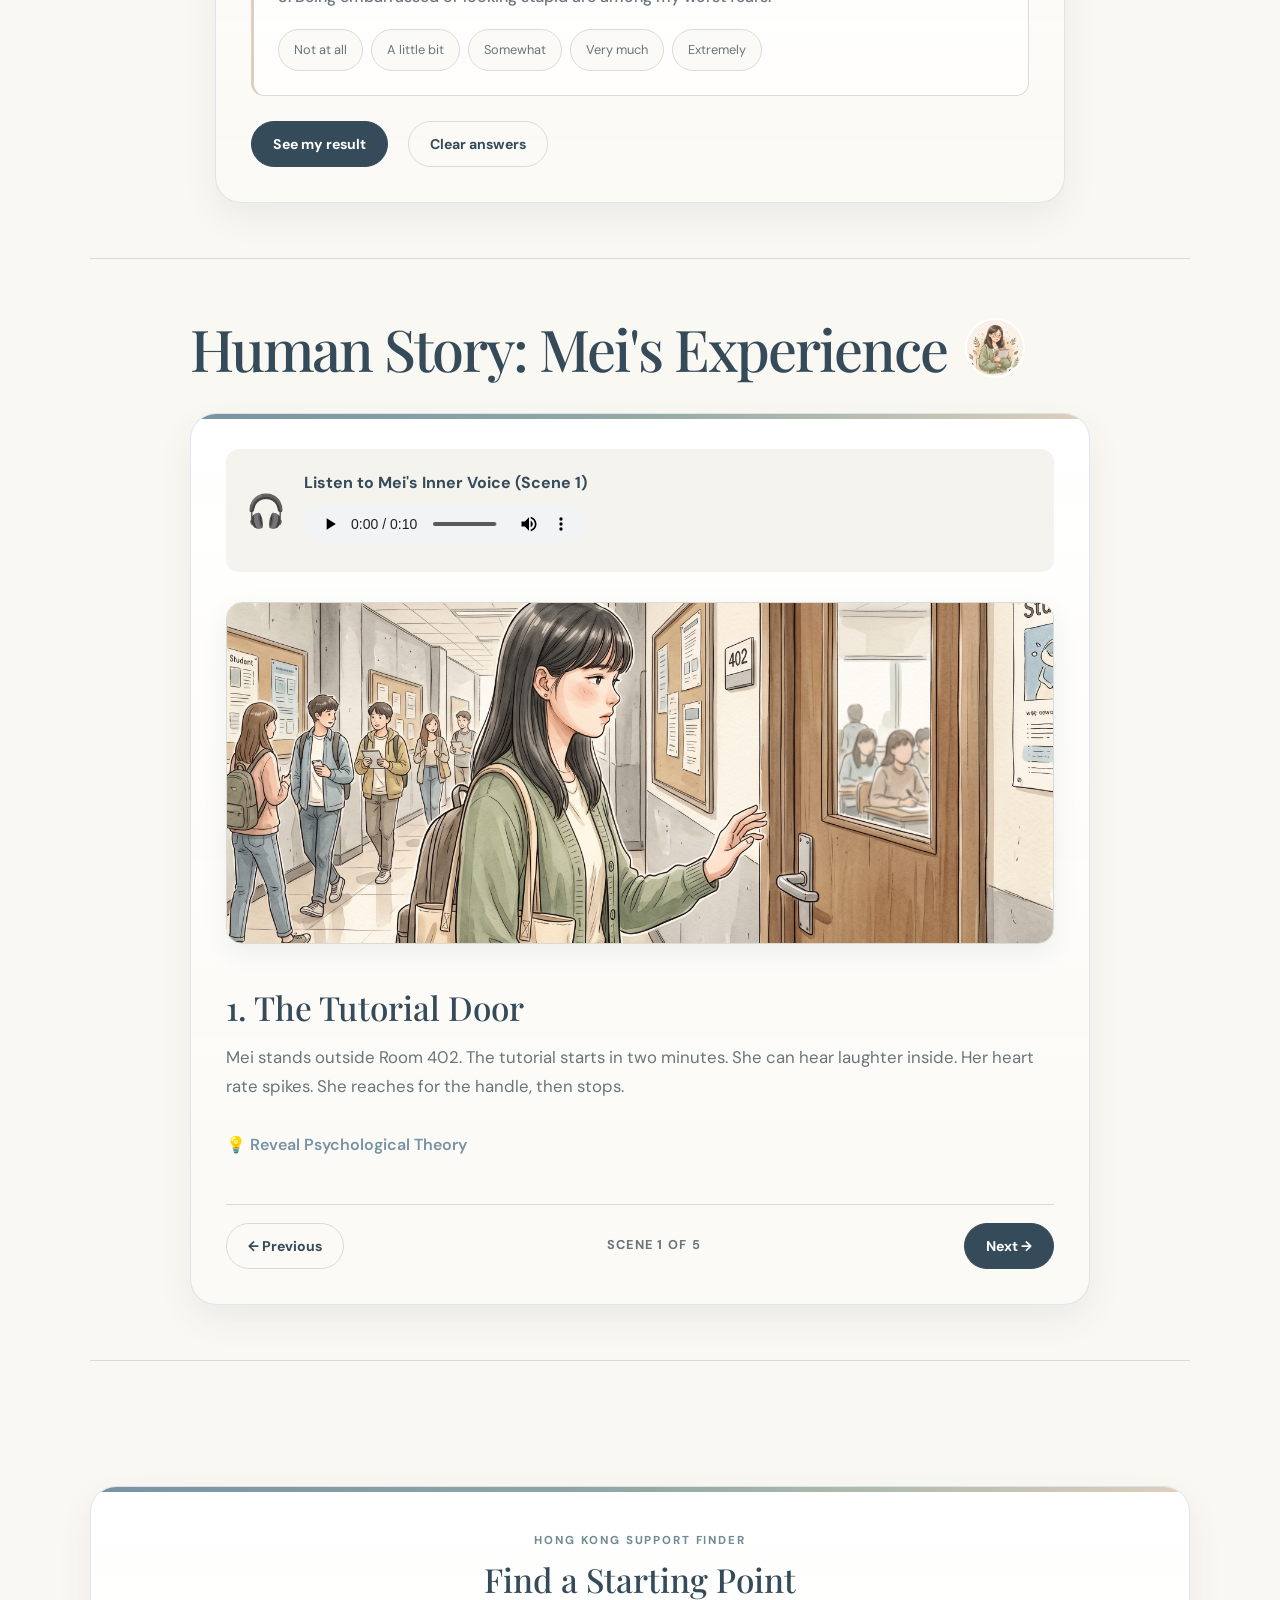
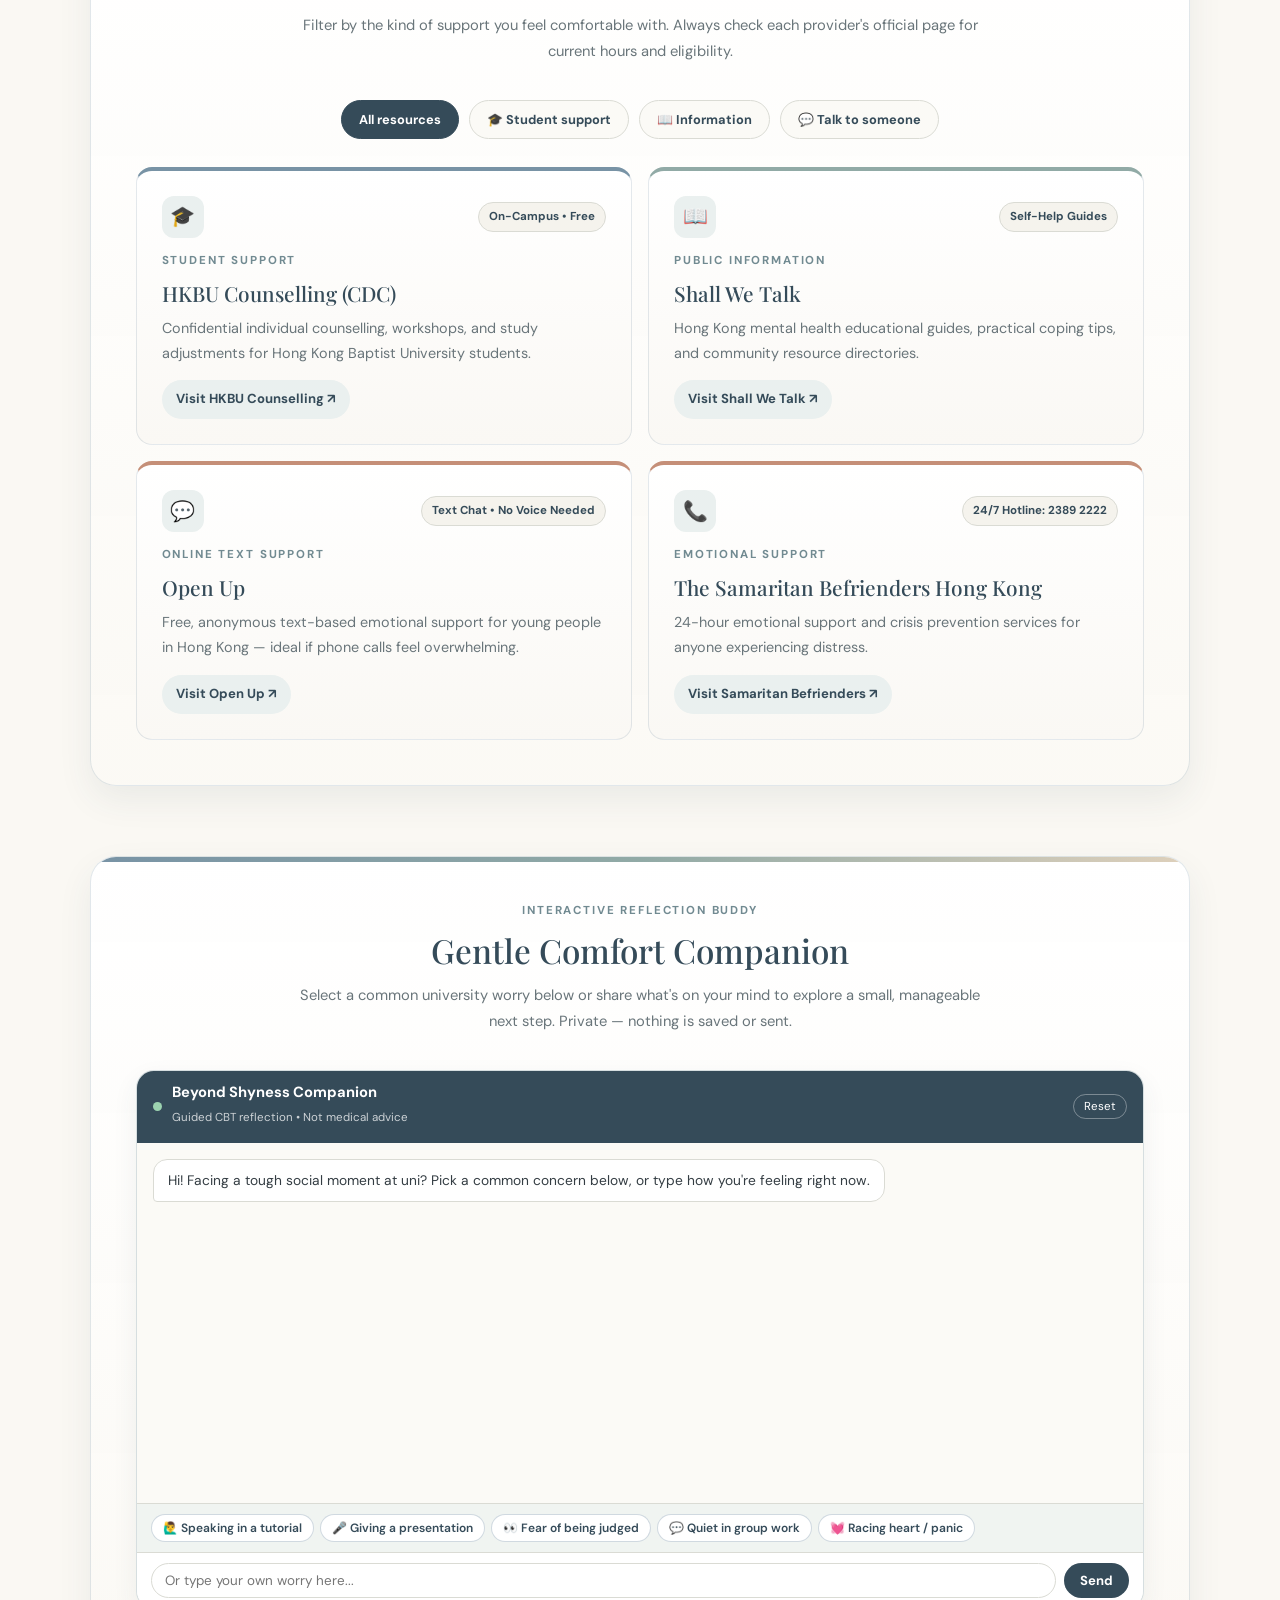
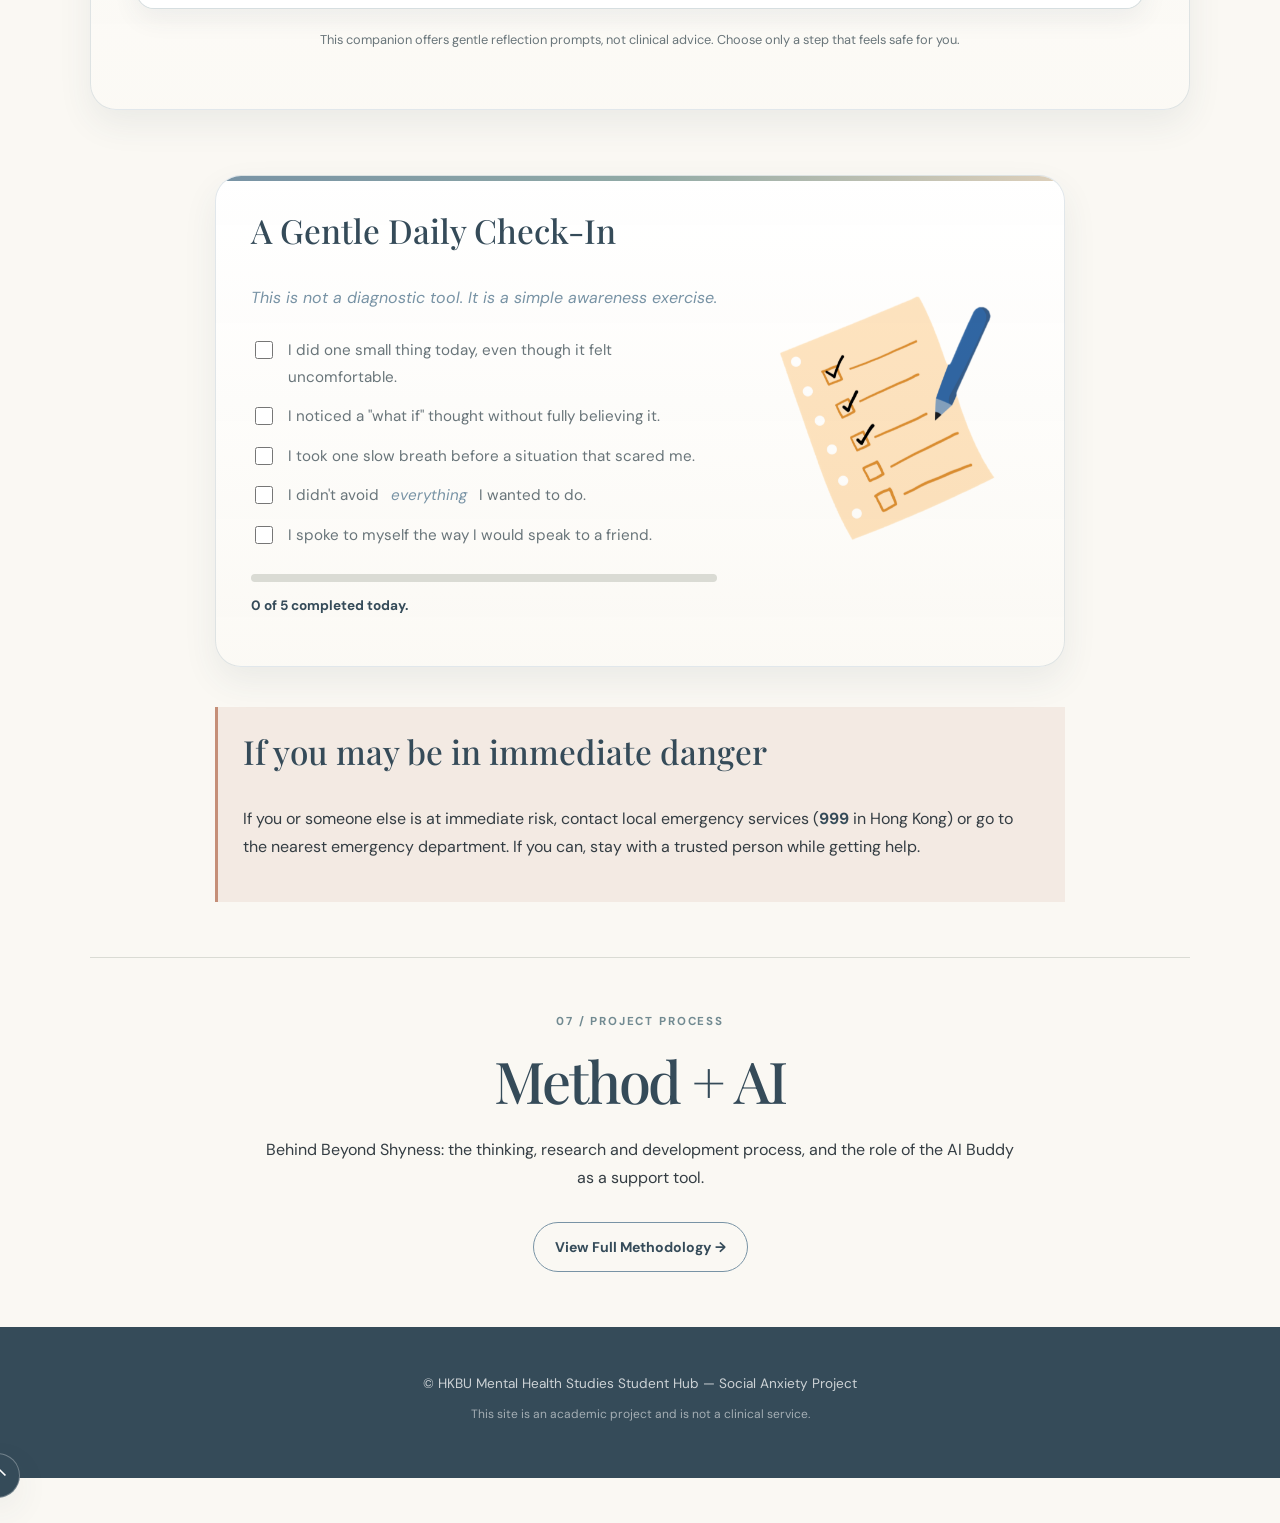
==== commit 5ce2b4de: "addadd" ====
--- a/index.html
+++ b/index.html
@@ -8,7 +8,7 @@
   <link href="https://fonts.googleapis.com" rel="preconnect"/>
   <link crossorigin="" href="https://fonts.gstatic.com" rel="preconnect"/>
   <link href="https://fonts.googleapis.com/css2?family=DM+Sans:wght@400;500;600;700&family=Playfair+Display:ital,wght@0,500;0,600;1,500;1,600&display=swap" rel="stylesheet"/>
-  <link href="style.css?v=631" rel="stylesheet"/>
+  <link href="style.css?v=632" rel="stylesheet"/>
   <style>
     body {
       background-color: #FAF8F3 !important;
@@ -134,11 +134,11 @@
     <p><em>Explore how key disciplines interact within the study of social anxiety:</em></p>
 
     <div class="tabs-container" role="tablist">
-     <button class="tab-button active" onclick="openTab(event, 'tab-1')">Biological</button>
-     <button class="tab-button" onclick="openTab(event, 'tab-2')">Psychological</button>
-     <button class="tab-button" onclick="openTab(event, 'tab-3')">Social &amp; Cultural</button>
-     <button class="tab-button" onclick="openTab(event, 'tab-4')">Research &amp; Ethics</button>
-     <button class="tab-button" onclick="openTab(event, 'tab-5')">Campus</button>
+     <button class="tab-button active" type="button" onclick="openTab(event, 'tab-1')">Biological</button>
+     <button class="tab-button" type="button" onclick="openTab(event, 'tab-2')">Psychological</button>
+     <button class="tab-button" type="button" onclick="openTab(event, 'tab-3')">Social &amp; Cultural</button>
+     <button class="tab-button" type="button" onclick="openTab(event, 'tab-4')">Research &amp; Ethics</button>
+     <button class="tab-button" type="button" onclick="openTab(event, 'tab-5')">Campus</button>
     </div>
 
     <div class="tab-content">
@@ -177,29 +177,29 @@
     <hr class="inner-divider"/>
 
     <!-- CHARTS WITH ANIMATION -->
-    <div class="combined-charts-wrapper">
+    <div class="combined-charts-wrapper is-visible">
      <div class="charts-row" style="display: flex; flex-direction: row; flex-wrap: nowrap;">
       <div class="chart-item" style="flex: 1; min-width: 0;">
        <h3>When Social Anxiety Usually Begins</h3>
        <div class="bar-chart">
         <div class="bar-row">
          <span class="bar-label">Before age 12</span>
-         <div class="bar-track"><div class="bar-fill" data-width="30%"></div></div>
+         <div class="bar-track"><div class="bar-fill" data-width="30%" style="width: 30%;"></div></div>
          <span class="bar-value">30%</span>
         </div>
         <div class="bar-row">
          <span class="bar-label">Age 12&ndash;17</span>
-         <div class="bar-track"><div class="bar-fill" data-width="45%"></div></div>
+         <div class="bar-track"><div class="bar-fill" data-width="45%" style="width: 45%;"></div></div>
          <span class="bar-value">45%</span>
         </div>
         <div class="bar-row">
          <span class="bar-label">Age 18&ndash;24</span>
-         <div class="bar-track"><div class="bar-fill" data-width="20%"></div></div>
+         <div class="bar-track"><div class="bar-fill" data-width="20%" style="width: 20%;"></div></div>
          <span class="bar-value">20%</span>
         </div>
         <div class="bar-row">
          <span class="bar-label">Age 25+</span>
-         <div class="bar-track"><div class="bar-fill" data-width="5%"></div></div>
+         <div class="bar-track"><div class="bar-fill" data-width="5%" style="width: 5%;"></div></div>
          <span class="bar-value">5%</span>
         </div>
        </div>
@@ -208,7 +208,7 @@
       <div class="chart-divider-line" style="width: 1px; background: var(--line); margin: 0 30px;"></div>
       <div class="chart-item" style="flex: 1; min-width: 0;">
        <h3>What Stops Students From Getting Help</h3>
-       <div aria-label="Barriers: fear of being judged 35%, not knowing where to go 25%, worry about privacy 20%, cost 20%." class="donut" role="img">
+       <div aria-label="Barriers: fear of being judged 35%, not knowing where to go 25%, worry about privacy 20%, cost 20%." class="donut" role="img" style="opacity: 1; transform: scale(1);">
         <span class="donut-hole">Barriers to<br/>help-seeking</span>
        </div>
        <div class="donut-legend" style="display: flex; justify-content: center; flex-wrap: wrap; gap: 10px;">
@@ -293,8 +293,8 @@
       </div>
      </form>
      <div class="check-actions">
-      <button class="btn-primary" onclick="scoreSPIN(event)">See my result</button>
-      <button class="btn-ghost" onclick="resetSPIN(event)">Clear answers</button>
+      <button class="btn-primary" type="button" onclick="scoreSPIN(event)">See my result</button>
+      <button class="btn-ghost" type="button" onclick="resetSPIN(event)">Clear answers</button>
      </div>
      <div aria-live="polite" class="spin-result" id="spin-result"></div>
     </div>
@@ -325,13 +325,13 @@
       <div class="scene active" id="scene-1">
        <h3>1. The Tutorial Door</h3>
        <p class="scene-description">Mei stands outside Room 402. The tutorial starts in two minutes. She can hear laughter inside. Her heart rate spikes. She reaches for the handle, then stops.</p>
-       <div class="theory-trigger" onclick="toggleTheory('theory-1')" style="cursor:pointer; color: var(--dusty-blue); font-weight: 600; margin-top: 15px;">💡 Reveal Psychological Theory</div>
+       <button type="button" class="theory-trigger" onclick="toggleTheory('theory-1')" style="background:none; border:none; padding:0; cursor:pointer; color: var(--dusty-blue); font-weight: 600; margin-top: 15px;">💡 Reveal Psychological Theory</button>
        <div class="theory-content" id="theory-1"><strong>Theory link:</strong> Amygdala activation triggers a physical 'fight or flight' response before any real threat exists.</div>
       </div>
       <div class="scene" id="scene-2">
        <h3>2. The Group Chat</h3>
        <p class="scene-description">Later, the project group chat pings: <em>"Who wants to present?"</em> Mei types: <em>"I can do the intro."</em> She looks at the words. Deletes them. Closes the app.</p>
-       <div class="theory-trigger" onclick="toggleTheory('theory-2')" style="cursor:pointer; color: var(--dusty-blue); font-weight: 600; margin-top: 15px;">💡 Reveal Psychological Theory</div>
+       <button type="button" class="theory-trigger" onclick="toggleTheory('theory-2')" style="background:none; border:none; padding:0; cursor:pointer; color: var(--dusty-blue); font-weight: 600; margin-top: 15px;">💡 Reveal Psychological Theory</button>
        <div class="theory-content" id="theory-2"><strong>Theory link:</strong> Deleting the message is a 'safety behaviour'. It brings immediate relief but reinforces the cycle of avoidance.</div>
       </div>
       <div class="scene" id="scene-3">
@@ -341,14 +341,14 @@
       <div class="choice-ui" id="choice-ui" style="display: none; margin-top: 20px; padding: 20px; background: #EAF0EF; border-radius: 12px; text-align: center;">
        <p style="font-weight: bold; margin-bottom: 15px;">What does Mei do?</p>
        <div style="display: flex; gap: 15px; justify-content: center;">
-        <button class="btn-primary" onclick="makeChoice('speak')">Speak up</button>
-        <button class="btn-ghost" onclick="makeChoice('quiet')">Stay quiet</button>
+        <button class="btn-primary" type="button" onclick="makeChoice('speak')">Speak up</button>
+        <button class="btn-ghost" type="button" onclick="makeChoice('quiet')">Stay quiet</button>
        </div>
       </div>
       <div class="scene" id="scene-4">
        <h3>4. The Aftermath</h3>
        <p class="scene-description" id="scene-4-text">She says something short, hears her own voice too loudly, and spends the next twenty minutes replaying it.</p>
-       <div class="theory-trigger" onclick="toggleTheory('theory-4')" style="cursor:pointer; color: var(--dusty-blue); font-weight: 600; margin-top: 15px;">💡 Reveal Psychological Theory</div>
+       <button type="button" class="theory-trigger" onclick="toggleTheory('theory-4')" style="background:none; border:none; padding:0; cursor:pointer; color: var(--dusty-blue); font-weight: 600; margin-top: 15px;">💡 Reveal Psychological Theory</button>
        <div class="theory-content" id="theory-4"><strong>Theory link:</strong> 'Post-event processing' is when people replay social events, focusing only on perceived flaws.</div>
       </div>
       <div class="scene" id="scene-5">
@@ -357,9 +357,9 @@
       </div>
      </div>
      <div class="story-controls">
-      <button class="btn-ghost" onclick="changeScene(-1)">&larr; Previous</button>
+      <button class="btn-ghost" type="button" onclick="changeScene(-1)">&larr; Previous</button>
       <span id="scene-indicator">SCENE 1 OF 5</span>
-      <button class="btn-primary" onclick="changeScene(1)">Next &rarr;</button>
+      <button class="btn-primary" type="button" onclick="changeScene(1)">Next &rarr;</button>
      </div>
     </div>
    </section>
@@ -524,7 +524,212 @@
 
   <!-- JAVASCRIPT -->
   <script>
+    // Define global functions early so inline onclick handlers always work
+    window.openTab = (evt, tabName) => {
+      document.querySelectorAll(".tab-pane").forEach(tab => tab.classList.remove("active"));
+      document.querySelectorAll(".tab-button").forEach(link => link.classList.remove("active"));
+      const targetPane = document.getElementById(tabName);
+      if (targetPane) targetPane.classList.add("active");
+      if (evt && evt.currentTarget) evt.currentTarget.classList.add("active");
+    };
+
+    window.toggleTheory = (id) => {
+      const content = document.getElementById(id);
+      if (!content) return;
+      const isVisible = window.getComputedStyle(content).display === "block";
+      document.querySelectorAll(".theory-content").forEach(el => {
+        el.style.display = "none";
+      });
+      content.style.display = isVisible ? "none" : "block";
+    };
+
+    window.resetSPIN = (e) => {
+      if (e) e.preventDefault();
+      const form = document.getElementById("spin-form");
+      const out = document.getElementById("spin-result");
+      if (form) form.reset();
+      if (out) {
+        out.innerHTML = "";
+        out.classList.remove("show");
+      }
+    };
+
+    window.scoreSPIN = (e) => {
+      if (e) e.preventDefault();
+      const form = document.getElementById("spin-form");
+      const out = document.getElementById("spin-result");
+      if (!form || !out) return;
+      let total = 0;
+      let answered = 0;
+
+      for (let i = 1; i <= 3; i++) {
+        const sel = form.querySelector(`input[name="q${i}"]:checked`);
+        if (sel) { total += parseInt(sel.value, 10); answered++; }
+      }
+      if (answered < 3) {
+        out.innerHTML = `<span class="spin-badge">ALMOST THERE</span><h3>One more step</h3><p>Please answer all three questions (${answered}/3 completed) to see your result.</p>`;
+        out.classList.add("show");
+        return;
+      }
+
+      const percent = Math.round((total / 12) * 100);
+      let badge, heading, body, ringColor, zoneLabel;
+
+      if (total >= 6) {
+        badge = "ABOVE SCREENING THRESHOLD (6+)";
+        heading = "Elevated Social Anxiety Signals";
+        ringColor = "var(--terracotta)";
+        zoneLabel = "Threshold zone (6–12)";
+        body = `<p>Your answers are <strong>above the usual screening threshold</strong> (6 or more). This does not mean you have a diagnosis &mdash; only a qualified professional can decide that. It does mean it is worth talking to someone.</p><p>Social anxiety is one of the most treatable mental health conditions. You are not being dramatic, and you are not alone.</p><p><a href="#help" class="btn-primary" style="margin-top:15px;">See support options</a></p>`;
+      } else if (total >= 3) {
+        badge = "MILD / SITUATIONAL REFLECTION";
+        heading = "Moderate Social Discomfort";
+        ringColor = "var(--dusty-blue)";
+        zoneLabel = "Mild zone (3–5)";
+        body = `<p>Your answers are <strong>below the usual screening threshold</strong>, but you are noticing some discomfort in social situations. That is common, and it is still worth paying attention to.</p><p>If it starts to limit what you want to do &mdash; the societies you join, the questions you ask, the people you meet &mdash; consider speaking to a counsellor.</p>`;
+      } else {
+        badge = "LOW SCREENING SIGNALS";
+        heading = "Minimal Social Anxiety Signals";
+        ringColor = "var(--muted-teal)";
+        zoneLabel = "Low zone (0–2)";
+        body = `<p>Your answers suggest social anxiety is <strong>not currently a major concern</strong> for you. If that changes, or if you are worried about a friend, the support links below are always open.</p>`;
+      }
+
+      out.innerHTML = `
+        <div class="spin-visual-header">
+          <div class="spin-score-ring" style="--score-deg: ${percent * 3.6}deg; --ring-color: ${ringColor};">
+            <div class="spin-score-inner">
+              <strong>${total}</strong>
+              <span>/ 12</span>
+            </div>
+          </div>
+          <div class="spin-visual-summary">
+            <span class="spin-badge">${badge}</span>
+            <h3>${heading}</h3>
+            <div class="spin-spectrum">
+              <div class="spin-spectrum-bar">
+                <span class="zone-low">0–2 Low</span>
+                <span class="zone-mid">3–5 Mild</span>
+                <span class="zone-high">6–12 Threshold</span>
+              </div>
+              <div class="spin-spectrum-marker" style="left: ${percent}%;"></div>
+            </div>
+            <small class="spin-zone-caption">Current range: <strong>${zoneLabel}</strong></small>
+          </div>
+        </div>
+        ${body}
+        <p style="font-size:0.8rem; margin-top:20px;"><strong>Remember:</strong> This is a screening tool, not a diagnosis. It cannot replace an assessment by a qualified professional.</p>
+      `;
+      out.classList.add("show");
+    };
+
+    let currentScene = 1;
+    const totalScenes = 5;
+    let meiChoice = null;
+
+    window.changeScene = (direction) => {
+      if (currentScene === 3 && direction === 1 && !meiChoice) {
+        alert("Please choose an option for Mei first.");
+        return;
+      }
+      const currentEl = document.getElementById("scene-" + currentScene);
+      if (currentEl) currentEl.classList.remove("active");
+      currentScene += direction;
+      if (currentScene < 1) currentScene = 1;
+      if (currentScene > totalScenes) currentScene = totalScenes;
+      const newEl = document.getElementById("scene-" + currentScene);
+      if (newEl) newEl.classList.add("active");
+      const choiceUi = document.getElementById("choice-ui");
+      if (choiceUi) choiceUi.style.display = currentScene === 3 ? "block" : "none";
+      const indicator = document.getElementById("scene-indicator");
+      if (indicator) indicator.innerText = `SCENE ${currentScene} OF ${totalScenes}`;
+      const audioNum = document.getElementById("audio-scene-num");
+      if (audioNum) audioNum.innerText = currentScene;
+
+      try {
+        const audioPlayer = document.getElementById("story-audio");
+        if (audioPlayer) {
+          audioPlayer.src = (currentScene === 4 && meiChoice)
+            ? `scene4_${meiChoice}.mp3`
+            : "scene" + currentScene + ".mp3";
+          audioPlayer.load();
+        }
+      } catch (err) {
+        // Ignore missing optional audio file errors during demo
+      }
+
+      const sceneImg = document.getElementById("story-scene-img");
+      if (sceneImg) sceneImg.src = "scene" + currentScene + ".jpg";
+      document.querySelectorAll(".theory-content").forEach(el => { el.style.display = "none"; });
+    };
+
+    window.makeChoice = (choice) => {
+      meiChoice = choice;
+      const scene4Text = document.getElementById("scene-4-text");
+      if (scene4Text) {
+        scene4Text.innerHTML = choice === "speak"
+          ? "She says something short, hears her own voice too loudly, and spends the next twenty minutes replaying it. But she spoke. Later, she notices the pattern: the fear arrived before the moment, not during it."
+          : "She stays quiet. The tutor moves on. She feels relief, but also regret. Later, she notices the pattern: the fear arrived before the moment, not during it.";
+      }
+      try {
+        const audioPlayer = document.getElementById("story-audio");
+        if (audioPlayer) {
+          audioPlayer.src = choice === "speak" ? "scene4_speak.mp3" : "scene4_quiet.mp3";
+          audioPlayer.load();
+        }
+      } catch (err) {}
+
+      const s3 = document.getElementById("scene-3");
+      const s4 = document.getElementById("scene-4");
+      if (s3) s3.classList.remove("active");
+      currentScene = 4;
+      if (s4) s4.classList.add("active");
+      const choiceUi = document.getElementById("choice-ui");
+      if (choiceUi) choiceUi.style.display = "none";
+      const indicator = document.getElementById("scene-indicator");
+      if (indicator) indicator.innerText = "SCENE 4 OF 5";
+      const audioNum = document.getElementById("audio-scene-num");
+      if (audioNum) audioNum.innerText = 4;
+      const sceneImg = document.getElementById("story-scene-img");
+      if (sceneImg) sceneImg.src = "scene4.jpg";
+    };
+
+    window.filterSupport = (category, btn) => {
+      document.querySelectorAll(".filter-button").forEach(b => {
+        b.classList.remove("is-active");
+        b.setAttribute("aria-pressed", "false");
+      });
+      if (btn) {
+        btn.classList.add("is-active");
+        btn.setAttribute("aria-pressed", "true");
+      }
+      document.querySelectorAll(".support-finder-card").forEach(card => {
+        card.style.display = (category === "all" || card.getAttribute("data-support-category") === category)
+          ? "flex"
+          : "none";
+      });
+    };
+
     document.addEventListener("DOMContentLoaded", () => {
+      // Ensure charts are always visible and animated
+      const revealCharts = () => {
+        const chartWrapper = document.querySelector(".combined-charts-wrapper");
+        if (chartWrapper) {
+          chartWrapper.classList.add("is-visible");
+          chartWrapper.querySelectorAll(".bar-fill").forEach(bar => {
+            const targetW = bar.getAttribute("data-width");
+            if (targetW) bar.style.width = targetW;
+          });
+          const donut = chartWrapper.querySelector(".donut");
+          if (donut) {
+            donut.style.opacity = "1";
+            donut.style.transform = "scale(1)";
+          }
+        }
+      };
+      revealCharts();
+      window.addEventListener("scroll", revealCharts, { passive: true });
+
       // 1. Mobile Navigation
       const navToggle = document.getElementById("nav-toggle");
       const navLinks = document.getElementById("main-nav-links");
@@ -542,12 +747,12 @@
         window.addEventListener("scroll", () => {
           const scrollTop = window.scrollY;
           const docHeight = document.documentElement.scrollHeight - window.innerHeight;
-          const progress = (scrollTop / docHeight) * 100;
+          const progress = docHeight > 0 ? (scrollTop / docHeight) * 100 : 0;
           progressBar.style.width = progress + "%";
-        });
-      }
-
-      // 3. Scroll Spy (导航栏跟随滚动高亮胶囊)
+        }, { passive: true });
+      }
+
+      // 3. Scroll Spy
       window.addEventListener("scroll", () => {
         let current = "";
         const sections = document.querySelectorAll("section");
@@ -567,7 +772,7 @@
             link.classList.add("active");
           }
         });
-      });
+      }, { passive: true });
 
       // 4. Interactive Cycle
       const cycleData = {
@@ -598,192 +803,7 @@
         });
       });
 
-      // 5. Evidence Tabs
-      window.openTab = (evt, tabName) => {
-        const tabcontent = document.querySelectorAll(".tab-pane");
-        const tablinks = document.querySelectorAll(".tab-button");
-        tabcontent.forEach(tab => tab.classList.remove("active"));
-        tablinks.forEach(link => link.classList.remove("active"));
-        document.getElementById(tabName).classList.add("active");
-        evt.currentTarget.classList.add("active");
-      };
-
-      // 6. Chart Animation (Intersection Observer)
-      const chartWrapper = document.querySelector('.combined-charts-wrapper');
-      if (chartWrapper) {
-        const chartObserver = new IntersectionObserver((entries) => {
-          entries.forEach(entry => {
-            if (entry.isIntersecting) {
-              entry.target.classList.add('is-visible');
-              const bars = entry.target.querySelectorAll('.bar-fill');
-              bars.forEach(bar => {
-                bar.style.width = bar.getAttribute('data-width');
-              });
-              chartObserver.unobserve(entry.target);
-            }
-          });
-        }, { threshold: 0.3 });
-
-        chartObserver.observe(chartWrapper);
-      }
-
-      // 7. Mini-SPIN (with Score Ring + Spectrum Visualizer)
-      window.scoreSPIN = (e) => {
-        e.preventDefault();
-        const form = document.getElementById("spin-form");
-        const out = document.getElementById("spin-result");
-        let total = 0;
-        let answered = 0;
-
-        for (let i = 1; i <= 3; i++) {
-          const sel = form.querySelector(`input[name="q${i}"]:checked`);
-          if (sel) { total += parseInt(sel.value, 10); answered++; }
-        }
-        if (answered < 3) {
-          out.innerHTML = `<span class="spin-badge">ALMOST THERE</span><h3>One more step</h3><p>Please answer all three questions (${answered}/3 completed) to see your result.</p>`;
-          out.classList.add("show");
-          return;
-        }
-
-        const percent = Math.round((total / 12) * 100);
-        let badge, heading, body, ringColor, zoneLabel;
-
-        if (total >= 6) {
-          badge = "ABOVE SCREENING THRESHOLD (6+)";
-          heading = "Elevated Social Anxiety Signals";
-          ringColor = "var(--terracotta)";
-          zoneLabel = "Threshold zone (6–12)";
-          body = `<p>Your answers are <strong>above the usual screening threshold</strong> (6 or more). This does not mean you have a diagnosis &mdash; only a qualified professional can decide that. It does mean it is worth talking to someone.</p><p>Social anxiety is one of the most treatable mental health conditions. You are not being dramatic, and you are not alone.</p><p><a href="#help" class="btn-primary" style="margin-top:15px;">See support options</a></p>`;
-        } else if (total >= 3) {
-          badge = "MILD / SITUATIONAL REFLECTION";
-          heading = "Moderate Social Discomfort";
-          ringColor = "var(--dusty-blue)";
-          zoneLabel = "Mild zone (3–5)";
-          body = `<p>Your answers are <strong>below the usual screening threshold</strong>, but you are noticing some discomfort in social situations. That is common, and it is still worth paying attention to.</p><p>If it starts to limit what you want to do &mdash; the societies you join, the questions you ask, the people you meet &mdash; consider speaking to a counsellor.</p>`;
-        } else {
-          badge = "LOW SCREENING SIGNALS";
-          heading = "Minimal Social Anxiety Signals";
-          ringColor = "var(--muted-teal)";
-          zoneLabel = "Low zone (0–2)";
-          body = `<p>Your answers suggest social anxiety is <strong>not currently a major concern</strong> for you. If that changes, or if you are worried about a friend, the support links below are always open.</p>`;
-        }
-
-        out.innerHTML = `
-          <div class="spin-visual-header">
-            <div class="spin-score-ring" style="--score-deg: ${percent * 3.6}deg; --ring-color: ${ringColor};">
-              <div class="spin-score-inner">
-                <strong>${total}</strong>
-                <span>/ 12</span>
-              </div>
-            </div>
-            <div class="spin-visual-summary">
-              <span class="spin-badge">${badge}</span>
-              <h3>${heading}</h3>
-              <div class="spin-spectrum">
-                <div class="spin-spectrum-bar">
-                  <span class="zone-low">0–2 Low</span>
-                  <span class="zone-mid">3–5 Mild</span>
-                  <span class="zone-high">6–12 Threshold</span>
-                </div>
-                <div class="spin-spectrum-marker" style="left: ${percent}%;"></div>
-              </div>
-              <small class="spin-zone-caption">Current range: <strong>${zoneLabel}</strong></small>
-            </div>
-          </div>
-          ${body}
-          <p style="font-size:0.8rem; margin-top:20px;"><strong>Remember:</strong> This is a screening tool, not a diagnosis. It cannot replace an assessment by a qualified professional.</p>
-        `;
-        out.classList.add("show");
-      };
-
-      // 8. Human Story
-      let currentScene = 1;
-      const totalScenes = 5;
-      let meiChoice = null;
-
-      window.changeScene = (direction) => {
-        if (currentScene === 3 && direction === 1 && !meiChoice) {
-          alert("Please choose an option for Mei first.");
-          return;
-        }
-        const currentEl = document.getElementById("scene-" + currentScene);
-        if (currentEl) currentEl.classList.remove("active");
-        currentScene += direction;
-        if (currentScene < 1) currentScene = 1;
-        if (currentScene > totalScenes) currentScene = totalScenes;
-        const newEl = document.getElementById("scene-" + currentScene);
-        if (newEl) newEl.classList.add("active");
-        const choiceUi = document.getElementById("choice-ui");
-        if (choiceUi) choiceUi.style.display = currentScene === 3 ? "block" : "none";
-        const indicator = document.getElementById("scene-indicator");
-        if (indicator) indicator.innerText = `SCENE ${currentScene} OF ${totalScenes}`;
-        const audioNum = document.getElementById("audio-scene-num");
-        if (audioNum) audioNum.innerText = currentScene;
-        const audioPlayer = document.getElementById("story-audio");
-        if (audioPlayer) {
-          if (currentScene === 4 && meiChoice) {
-            audioPlayer.src = `scene4_${meiChoice}.mp3`;
-          } else {
-            audioPlayer.src = "scene" + currentScene + ".mp3";
-          }
-          audioPlayer.load();
-        }
-        const sceneImg = document.getElementById("story-scene-img");
-        if (sceneImg) {
-          if (currentScene === 4 && meiChoice === "quiet") {
-            sceneImg.src = "scene4_quiet.jpg";
-          } else {
-            sceneImg.src = "scene" + currentScene + ".jpg";
-          }
-        }
-
-      window.makeChoice = (choice) => {
-        meiChoice = choice;
-        const scene4Text = document.getElementById("scene-4-text");
-        const audioPlayer = document.getElementById("story-audio");
-        if (choice === "speak") {
-          scene4Text.innerHTML = "She says something short, hears her own voice too loudly, and spends the next twenty minutes replaying it. But she spoke. Later, she notices the pattern: the fear arrived before the moment, not during it.";
-          if(audioPlayer) audioPlayer.src = "scene4_speak.mp3";
-        } else {
-          scene4Text.innerHTML = "She stays quiet. The tutor moves on. She feels relief, but also regret. Later, she notices the pattern: the fear arrived before the moment, not during it.";
-          if(audioPlayer) audioPlayer.src = "scene4_quiet.mp3";
-        }
-        document.getElementById("scene-3").classList.remove("active");
-        currentScene = 4;
-        document.getElementById("scene-4").classList.add("active");
-        document.getElementById("choice-ui").style.display = "none";
-        document.getElementById("scene-indicator").innerText = "SCENE 4 OF 5";
-        document.getElementById("audio-scene-num").innerText = 4;
-        if(audioPlayer) audioPlayer.load();
-        const sceneImg = document.getElementById("story-scene-img");
-        if (sceneImg) {
-          sceneImg.src = choice === "quiet" ? "scene4_quiet.jpg" : "scene4.jpg";
-        }
-
-      window.toggleTheory = (id) => {
-        const content = document.getElementById(id);
-        document.querySelectorAll(".theory-content").forEach(el => { if (el.id !== id) el.style.display = "none"; });
-        if (content.style.display === "block") { content.style.display = "none"; } else { content.style.display = "block"; }
-      };
-
-      // 9. Support Finder Filters
-      window.filterSupport = (category, btn) => {
-        const buttons = document.querySelectorAll(".filter-button");
-        buttons.forEach(b => { b.classList.remove("is-active"); b.setAttribute("aria-pressed", "false"); });
-        btn.classList.add("is-active");
-        btn.setAttribute("aria-pressed", "true");
-
-        const cards = document.querySelectorAll(".support-finder-card");
-        cards.forEach(card => {
-          if (category === "all" || card.getAttribute("data-support-category") === category) {
-            card.style.display = "flex";
-          } else {
-            card.style.display = "none";
-          }
-        });
-      };
-
-      // 10. Interactive Comfort Companion (Daily Chat + CBT Support)
+      // 10. Interactive Comfort Companion
       const pMessages = document.getElementById("planner-chat-messages");
       const pChips = document.getElementById("planner-quick-chips");
       const pForm = document.getElementById("planner-chat-form");
@@ -896,8 +916,10 @@
         const typing = document.createElement("div");
         typing.className = "p-msg bot typing-indicator";
         typing.innerHTML = "<span></span><span></span><span></span>";
-        pMessages.appendChild(typing);
-        pMessages.scrollTop = pMessages.scrollHeight;
+        if (pMessages) {
+          pMessages.appendChild(typing);
+          pMessages.scrollTop = pMessages.scrollHeight;
+        }
 
         setTimeout(() => {
           typing.remove();
@@ -918,7 +940,7 @@
         });
       }
 
-      if (pForm) {
+      if (pForm && pInput) {
         pForm.addEventListener("submit", (e) => {
           e.preventDefault();
           const val = pInput.value.trim();
--- a/style.css
+++ b/style.css
@@ -67,7 +67,7 @@
 :focus-visible { outline: 3px solid var(--terracotta); outline-offset: 4px; }
 
 /* PROGRESS BAR & BANNER */
-.reading-progress { position: fixed; z-index: 1001; top: 0; left: 0; width: 100%; height: 3px; background: transparent; }
+.reading-progress { position: fixed; z-index: 1001; top: 0; left: 0; width: 100%; height: 3px; background: transparent; pointer-events: none; }
 #reading-progress-bar { display: block; width: 0; height: 100%; background: var(--terracotta); }
 .top-banner { padding: 9px 20px; background: var(--deep-blue); color: var(--ivory); text-align: center; font-size: 0.82rem; letter-spacing: 0.025em; }
 .top-banner p { margin: 0; }
@@ -159,14 +159,13 @@
 .bar-label, .bar-value { color: var(--text-muted); font-size: 0.75rem; }
 .bar-value { color: var(--deep-blue); font-weight: 700; text-align: right; }
 .bar-track { height: 12px; border-radius: 20px; background: #E9ECE7; overflow: hidden; }
-.bar-fill { height: 100%; border-radius: inherit; background: var(--dusty-blue); width: 0; transition: width 1.5s cubic-bezier(0.4, 0, 0.2, 1); }
+.bar-fill { height: 100%; border-radius: inherit; background: var(--dusty-blue); transition: width 0.8s cubic-bezier(0.4, 0, 0.2, 1); }
 .bar-row:nth-child(2) .bar-fill { background: var(--muted-teal); }
 .bar-row:nth-child(3) .bar-fill { background: var(--warm-sand); }
 .bar-row:nth-child(4) .bar-fill { background: var(--terracotta); }
 .chart-label { margin-top: 22px; color: var(--text-muted); font-size: 0.8rem; }
 
-.donut { display: grid; width: 190px; height: 190px; margin: 25px auto; place-items: center; border-radius: 50%; background: conic-gradient(var(--dusty-blue) 0 35%, var(--muted-teal) 35% 60%, var(--warm-sand) 60% 80%, var(--terracotta) 80% 100%); transition: transform 1s ease, opacity 1s ease; transform: scale(0.8); opacity: 0; }
-.combined-charts-wrapper.is-visible .donut { transform: scale(1); opacity: 1; }
+.donut { display: grid; width: 190px; height: 190px; margin: 25px auto; place-items: center; border-radius: 50%; background: conic-gradient(var(--dusty-blue) 0 35%, var(--muted-teal) 35% 60%, var(--warm-sand) 60% 80%, var(--terracotta) 80% 100%); transition: transform 0.6s ease, opacity 0.6s ease; transform: scale(1); opacity: 1; }
 
 .donut-hole { display: grid; width: 115px; height: 115px; place-items: center; border-radius: 50%; background: var(--white); color: var(--deep-blue); font-family: var(--font-heading); font-size: 1.05rem; text-align: center; }
 .donut-legend { display: grid; grid-template-columns: 1fr 1fr; gap: 10px; }
@@ -377,23 +376,11 @@
 .dust-motes-bg span:nth-child(10) { left: 48%; width: 22px; height: 22px; animation-duration: 23s; animation-delay: -16s; }
 
 @keyframes floatMote {
-  0% {
-    transform: translateY(0) translateX(0) scale(0.8);
-    opacity: 0;
-  }
-  20% {
-    opacity: 0.85;
-  }
-  50% {
-    transform: translateY(-50vh) translateX(18px) scale(1.05);
-  }
-  80% {
-    opacity: 0.75;
-  }
-  100% {
-    transform: translateY(-108vh) translateX(-12px) scale(0.9);
-    opacity: 0;
-  }
+  0% { transform: translateY(0) translateX(0) scale(0.8); opacity: 0; }
+  20% { opacity: 0.85; }
+  50% { transform: translateY(-50vh) translateX(18px) scale(1.05); }
+  80% { opacity: 0.75; }
+  100% { transform: translateY(-108vh) translateX(-12px) scale(0.9); opacity: 0; }
 }
 
 /* ========================================== */
@@ -425,6 +412,7 @@
   right: 0;
   height: 5px;
   background: linear-gradient(90deg, var(--dusty-blue), var(--muted-teal), var(--warm-sand));
+  pointer-events: none;
 }
 
 .support-finder-card {
@@ -434,16 +422,9 @@
   border: 1px solid rgba(120, 147, 165, 0.2) !important;
   border-top: 4px solid var(--dusty-blue) !important;
 }
-.support-finder-card[data-support-category="information"] {
-  border-top-color: var(--muted-teal) !important;
-}
-.support-finder-card[data-support-category="talk"] {
-  border-top-color: var(--terracotta) !important;
-}
-.support-finder-card:hover {
-  transform: translateY(-5px) !important;
-  box-shadow: 0 18px 36px rgba(53, 75, 89, 0.12) !important;
-}
+.support-finder-card[data-support-category="information"] { border-top-color: var(--muted-teal) !important; }
+.support-finder-card[data-support-category="talk"] { border-top-color: var(--terracotta) !important; }
+.support-finder-card:hover { transform: translateY(-5px) !important; box-shadow: 0 18px 36px rgba(53, 75, 89, 0.12) !important; }
 
 .key-takeaway {
   border-radius: 0 12px 12px 0;
@@ -456,354 +437,107 @@
   border-left: 3px solid var(--warm-sand) !important;
   transition: border-color 0.25s ease, background 0.25s ease;
 }
-.spin-question:hover {
-  border-left-color: var(--dusty-blue) !important;
-  background: #FFFFFF;
-}
+.spin-question:hover { border-left-color: var(--dusty-blue) !important; background: #FFFFFF; }
 
 /* ========================================== */
 /* HERO & MEI STORY ILLUSTRATIONS             */
 /* ========================================== */
-.hero-grid {
-  grid-template-columns: 1.15fr 0.85fr !important;
-  gap: 40px !important;
-  align-items: center !important;
-}
-.hero-copy h1 {
-  font-size: clamp(2.8rem, 5.2vw, 4.8rem) !important;
-}
+.hero-grid { grid-template-columns: 1.15fr 0.85fr !important; gap: 40px !important; align-items: center !important; }
+.hero-copy h1 { font-size: clamp(2.8rem, 5.2vw, 4.8rem) !important; }
 .hero-visual {
-  display: flex;
-  justify-content: center;
-  align-items: center;
-  background: transparent !important;
-  border: none !important;
-  outline: none !important;
-  box-shadow: none !important;
+  display: flex; justify-content: center; align-items: center;
+  background: transparent !important; border: none !important; outline: none !important; box-shadow: none !important;
 }
 .hero-visual .hero-illustration {
-  width: 100%;
-  max-width: 440px !important;
-  border-radius: 0 !important;
-  box-shadow: none !important;
-  border: none !important;
-  outline: none !important;
-  background: transparent !important;
-  mix-blend-mode: normal !important;
+  width: 100%; max-width: 440px !important; border-radius: 0 !important;
+  box-shadow: none !important; border: none !important; outline: none !important;
+  background: transparent !important; mix-blend-mode: normal !important;
 }
 
 .story-illustration-box {
-  width: 100%;
-  margin-bottom: 24px;
-  border-radius: 16px;
-  overflow: hidden;
-  border: 1px solid var(--line);
-  box-shadow: 0 8px 24px rgba(53, 75, 89, 0.08);
-}
-.story-illustration-box img {
-  width: 100%;
-  max-height: 340px;
-  object-fit: cover;
-  display: block;
-  transition: opacity 0.3s ease;
-}
+  width: 100%; margin-bottom: 24px; border-radius: 16px; overflow: hidden;
+  border: 1px solid var(--line); box-shadow: 0 8px 24px rgba(53, 75, 89, 0.08);
+}
+.story-illustration-box img { width: 100%; max-height: 340px; object-fit: cover; display: block; transition: opacity 0.3s ease; }
 
 @media (max-width: 760px) {
-  .hero-grid {
-    grid-template-columns: 1fr !important;
-  }
-  .hero-visual .hero-illustration {
-    max-width: 360px !important;
-  }
-  .story-illustration-box img {
-    max-height: 220px;
-  }
+  .hero-grid { grid-template-columns: 1fr !important; }
+  .hero-visual .hero-illustration { max-width: 360px !important; }
+  .story-illustration-box img { max-height: 220px; }
 }
 
 /* ========================================== */
 /* PLANNER & CHECK-IN VISUALS                 */
 /* ========================================== */
-.planner-split-layout {
-  display: grid;
-  grid-template-columns: 1fr;
-  gap: 24px;
-  align-items: stretch;
-}
-.planner-split-layout .planner-panel {
-  max-width: 100%;
-  margin: 0;
-}
-.checkin-visual {
-  background: transparent !important;
-  border: none !important;
-  box-shadow: none !important;
-  border-radius: 0 !important;
-}
-.checkin-visual img {
-  width: 100%;
-  border-radius: 0 !important;
-  border: none !important;
-  background: transparent !important;
-  box-shadow: none !important;
-  mix-blend-mode: multiply !important;
-}
-
-.checkin-split-layout {
-  display: grid;
-  grid-template-columns: 1.25fr 0.75fr;
-  gap: 32px;
-  align-items: center;
-}
-
-@media (max-width: 760px) {
-  .checkin-split-layout {
-    grid-template-columns: 1fr;
-  }
-}
+.planner-split-layout { display: grid; grid-template-columns: 1fr; gap: 24px; align-items: stretch; }
+.planner-split-layout .planner-panel { max-width: 100%; margin: 0; }
+.checkin-visual { background: transparent !important; border: none !important; box-shadow: none !important; border-radius: 0 !important; }
+.checkin-visual img { width: 100%; border-radius: 0 !important; border: none !important; background: transparent !important; box-shadow: none !important; mix-blend-mode: multiply !important; }
+.checkin-split-layout { display: grid; grid-template-columns: 1.25fr 0.75fr; gap: 32px; align-items: center; }
+
+@media (max-width: 760px) { .checkin-split-layout { grid-template-columns: 1fr; } }
 
 /* ========================================== */
 /* EMBEDDED COMFORT COMPANION CHATBOT         */
 /* ========================================== */
 .embedded-chat-box {
-  display: flex;
-  flex-direction: column;
-  width: 100%;
-  border: 1px solid rgba(120, 147, 165, 0.28);
-  border-radius: 18px;
-  background: var(--ivory-light);
-  overflow: hidden;
-  box-shadow: 0 10px 26px rgba(53, 75, 89, 0.07);
-}
-
-.embedded-chat-header {
-  display: flex;
-  align-items: center;
-  gap: 10px;
-  padding: 13px 16px;
-  background: var(--deep-blue);
-  color: var(--white);
-}
-.bot-status-dot {
-  width: 9px;
-  height: 9px;
-  border-radius: 50%;
-  background: #9CD3B0;
-  flex-shrink: 0;
-}
-.embedded-chat-header strong {
-  display: block;
-  color: var(--white);
-  font-size: 0.92rem;
-  line-height: 1.2;
-}
-.embedded-chat-header small {
-  color: rgba(255, 255, 255, 0.75);
-  font-size: 0.72rem;
-}
-.chat-reset-btn {
-  margin-left: auto;
-  padding: 4px 10px;
-  border: 1px solid rgba(255, 255, 255, 0.35);
-  border-radius: 20px;
-  background: transparent;
-  color: var(--white);
-  font-size: 0.72rem;
-}
-.chat-reset-btn:hover {
-  background: rgba(255, 255, 255, 0.15);
-}
-
-.embedded-chat-messages {
-  height: 360px;
-  padding: 16px;
-  overflow-y: auto;
-  display: flex;
-  flex-direction: column;
-  gap: 10px;
-}
-.p-msg {
-  max-width: 88%;
-  padding: 10px 14px;
-  border-radius: 14px;
-  font-size: 0.86rem;
-  line-height: 1.55;
-  animation: fade-in 0.25s ease;
-}
-.p-msg.bot {
-  align-self: flex-start;
-  background: var(--white);
-  border: 1px solid var(--line);
-  color: var(--charcoal);
-  border-bottom-left-radius: 4px;
-}
-.p-msg.bot a {
-  color: var(--dusty-blue);
-  font-weight: 700;
-  text-decoration: underline;
-}
-.p-msg.user {
-  align-self: flex-end;
-  background: var(--dusty-blue);
-  color: var(--white);
-  border-bottom-right-radius: 4px;
-}
-
-.embedded-quick-chips {
-  display: flex;
-  flex-wrap: wrap;
-  gap: 6px;
-  padding: 10px 14px;
-  border-top: 1px solid var(--line);
-  background: rgba(234, 240, 239, 0.6);
-}
-.embedded-quick-chips button {
-  padding: 5px 11px;
-  border: 1px solid rgba(120, 147, 165, 0.35);
-  border-radius: 20px;
-  background: var(--white);
-  color: var(--deep-blue);
-  font-size: 0.75rem;
-  font-weight: 600;
-  transition: all 0.2s ease;
-}
-.embedded-quick-chips button:hover {
-  background: var(--deep-blue);
-  color: var(--white);
-  border-color: var(--deep-blue);
-}
-
-.embedded-chat-form {
-  display: flex;
-  gap: 8px;
-  padding: 10px 14px;
-  border-top: 1px solid var(--line);
-  background: var(--white);
-}
-.embedded-chat-form input {
-  flex: 1;
-  padding: 8px 13px;
-  border: 1px solid var(--line);
-  border-radius: 20px;
-  font-size: 0.84rem;
-}
-.embedded-chat-form button {
-  padding: 8px 16px;
-  border: none;
-  border-radius: 20px;
-  background: var(--deep-blue);
-  color: var(--white);
-  font-size: 0.82rem;
-  font-weight: 700;
-}
-
-.typing-indicator {
-  display: inline-flex;
-  gap: 4px;
-  padding: 12px 16px;
-}
-.typing-indicator span {
-  width: 6px;
-  height: 6px;
-  border-radius: 50%;
-  background: var(--dusty-blue);
-  animation: bounceDot 1s infinite ease-in-out;
-}
+  display: flex; flex-direction: column; width: 100%;
+  border: 1px solid rgba(120, 147, 165, 0.28); border-radius: 18px;
+  background: var(--ivory-light); overflow: hidden; box-shadow: 0 10px 26px rgba(53, 75, 89, 0.07);
+}
+.embedded-chat-header { display: flex; align-items: center; gap: 10px; padding: 13px 16px; background: var(--deep-blue); color: var(--white); }
+.bot-status-dot { width: 9px; height: 9px; border-radius: 50%; background: #9CD3B0; flex-shrink: 0; }
+.embedded-chat-header strong { display: block; color: var(--white); font-size: 0.92rem; line-height: 1.2; }
+.embedded-chat-header small { color: rgba(255, 255, 255, 0.75); font-size: 0.72rem; }
+.chat-reset-btn { margin-left: auto; padding: 4px 10px; border: 1px solid rgba(255, 255, 255, 0.35); border-radius: 20px; background: transparent; color: var(--white); font-size: 0.72rem; }
+.chat-reset-btn:hover { background: rgba(255, 255, 255, 0.15); }
+
+.embedded-chat-messages { height: 360px; padding: 16px; overflow-y: auto; display: flex; flex-direction: column; gap: 10px; }
+.p-msg { max-width: 88%; padding: 10px 14px; border-radius: 14px; font-size: 0.86rem; line-height: 1.55; animation: fade-in 0.25s ease; }
+.p-msg.bot { align-self: flex-start; background: var(--white); border: 1px solid var(--line); color: var(--charcoal); border-bottom-left-radius: 4px; }
+.p-msg.bot a { color: var(--dusty-blue); font-weight: 700; text-decoration: underline; }
+.p-msg.user { align-self: flex-end; background: var(--dusty-blue); color: var(--white); border-bottom-right-radius: 4px; }
+
+.embedded-quick-chips { display: flex; flex-wrap: wrap; gap: 6px; padding: 10px 14px; border-top: 1px solid var(--line); background: rgba(234, 240, 239, 0.6); }
+.embedded-quick-chips button { padding: 5px 11px; border: 1px solid rgba(120, 147, 165, 0.35); border-radius: 20px; background: var(--white); color: var(--deep-blue); font-size: 0.75rem; font-weight: 600; transition: all 0.2s ease; }
+.embedded-quick-chips button:hover { background: var(--deep-blue); color: var(--white); border-color: var(--deep-blue); }
+
+.embedded-chat-form { display: flex; gap: 8px; padding: 10px 14px; border-top: 1px solid var(--line); background: var(--white); }
+.embedded-chat-form input { flex: 1; padding: 8px 13px; border: 1px solid var(--line); border-radius: 20px; font-size: 0.84rem; }
+.embedded-chat-form button { padding: 8px 16px; border: none; border-radius: 20px; background: var(--deep-blue); color: var(--white); font-size: 0.82rem; font-weight: 700; }
+
+.typing-indicator { display: inline-flex; gap: 4px; padding: 12px 16px; }
+.typing-indicator span { width: 6px; height: 6px; border-radius: 50%; background: var(--dusty-blue); animation: bounceDot 1s infinite ease-in-out; }
 .typing-indicator span:nth-child(2) { animation-delay: 0.15s; }
 .typing-indicator span:nth-child(3) { animation-delay: 0.3s; }
-@keyframes bounceDot {
-  0%, 80%, 100% { transform: scale(0.6); opacity: 0.4; }
-  40% { transform: scale(1); opacity: 1; }
-}
-
-.crisis-alert-box {
-  padding: 10px 12px;
-  border-left: 4px solid var(--terracotta);
-  border-radius: 8px;
-  background: #F9EFEA;
-  color: var(--charcoal);
-}
+@keyframes bounceDot { 0%, 80%, 100% { transform: scale(0.6); opacity: 0.4; } 40% { transform: scale(1); opacity: 1; } }
+
+.crisis-alert-box { padding: 10px 12px; border-left: 4px solid var(--terracotta); border-radius: 8px; background: #F9EFEA; color: var(--charcoal); }
 
 /* ========================================== */
 /* HERO TITLE MAXIMUM IMPACT (2-LINE STACK)   */
 /* ========================================== */
-.hero-grid {
-  grid-template-columns: 1.15fr 0.85fr !important;
-  gap: 36px !important;
-  align-items: center !important;
-}
-
-.hero-copy h1 {
-  font-size: clamp(4.5rem, 8.2vw, 7.2rem) !important;
-  line-height: 0.94 !important;
-  letter-spacing: -0.05em !important;
-  margin-bottom: 28px !important;
-  white-space: normal !important;
-}
+.hero-grid { grid-template-columns: 1.15fr 0.85fr !important; gap: 36px !important; align-items: center !important; }
+.hero-copy h1 { font-size: clamp(4.5rem, 8.2vw, 7.2rem) !important; line-height: 0.94 !important; letter-spacing: -0.05em !important; margin-bottom: 28px !important; white-space: normal !important; }
 
 @media (max-width: 760px) {
-  .hero-grid {
-    grid-template-columns: 1fr !important;
-  }
-  .hero-copy h1 {
-    font-size: clamp(3.6rem, 14vw, 4.8rem) !important;
-  }
+  .hero-grid { grid-template-columns: 1fr !important; }
+  .hero-copy h1 { font-size: clamp(3.6rem, 14vw, 4.8rem) !important; }
 }
 
 /* ========================================== */
 /* SUPPORT FINDER: ICON BADGES & TAGS         */
 /* ========================================== */
-.support-card-top {
-  display: flex;
-  width: 100%;
-  align-items: center;
-  justify-content: space-between;
-  margin-bottom: 14px;
-}
-
-.support-icon-badge {
-  display: grid;
-  place-items: center;
-  width: 42px;
-  height: 42px;
-  border-radius: 12px;
-  background: #EAF0EF;
-  font-size: 1.25rem;
-}
-
-.support-tag {
-  padding: 4px 10px;
-  border-radius: 20px;
-  background: var(--ivory);
-  border: 1px solid var(--line);
-  color: var(--deep-blue);
-  font-size: 0.72rem;
-  font-weight: 700;
-}
-
-.support-finder-card a {
-  display: inline-flex;
-  align-items: center;
-  margin-top: auto;
-  padding: 8px 14px;
-  border-radius: 20px;
-  background: #EAF0EF;
-  color: var(--deep-blue) !important;
-  font-size: 0.82rem;
-  font-weight: 700;
-  transition: all 0.2s ease;
-}
-
-.support-finder-card a:hover {
-  background: var(--deep-blue);
-  color: var(--white) !important;
-}
+.support-card-top { display: flex; width: 100%; align-items: center; justify-content: space-between; margin-bottom: 14px; }
+.support-icon-badge { display: grid; place-items: center; width: 42px; height: 42px; border-radius: 12px; background: #EAF0EF; font-size: 1.25rem; }
+.support-tag { padding: 4px 10px; border-radius: 20px; background: var(--ivory); border: 1px solid var(--line); color: var(--deep-blue); font-size: 0.72rem; font-weight: 700; }
+.support-finder-card a { display: inline-flex; align-items: center; margin-top: auto; padding: 8px 14px; border-radius: 20px; background: #EAF0EF; color: var(--deep-blue) !important; font-size: 0.82rem; font-weight: 700; transition: all 0.2s ease; }
+.support-finder-card a:hover { background: var(--deep-blue); color: var(--white) !important; }
 
 /* ========================================== */
 /* FINAL OVERRIDE: MINIMALIST CRANES BG       */
 /* ========================================== */
-.dust-motes-bg {
-  display: none !important;
-}
+.dust-motes-bg { display: none !important; }
 
 body {
   background-color: #FAF8F3 !important;
@@ -816,173 +550,46 @@
   background-repeat: no-repeat !important;
 }
 
-.hero-section,
-.ocean-waves,
-#understanding,
-#evidence,
-#check,
-#story,
-#help,
-.method-section {
-  background: transparent !important;
-}
-
-main > section {
-  padding-top: 55px !important;
-  padding-bottom: 55px !important;
-}
+.hero-section, .ocean-waves, #understanding, #evidence, #check, #story, #help, .method-section { background: transparent !important; }
+main > section { padding-top: 55px !important; padding-bottom: 55px !important; }
 
 /* ========================================== */
 /* SCORE RING & SPECTRUM VISUALIZER           */
 /* ========================================== */
-.spin-badge {
-  display: inline-block;
-  margin-bottom: 8px;
-  padding: 4px 10px;
-  border-radius: 999px;
-  background: rgba(145, 170, 166, 0.25);
-  color: var(--deep-blue);
-  font-size: 0.7rem;
-  font-weight: 700;
-  letter-spacing: 0.1em;
-}
-.spin-visual-header {
-  display: flex;
-  align-items: center;
-  gap: 24px;
-  margin-bottom: 20px;
-  padding-bottom: 20px;
-  border-bottom: 1px solid rgba(53, 75, 89, 0.12);
-}
-.spin-score-ring {
-  width: 104px;
-  height: 104px;
-  flex-shrink: 0;
-  border-radius: 50%;
-  display: grid;
-  place-items: center;
-  background: conic-gradient(var(--ring-color, var(--dusty-blue)) var(--score-deg, 0deg), #DCE4DF 0deg);
-  box-shadow: 0 8px 20px rgba(53, 75, 89, 0.1);
-}
-.spin-score-inner {
-  width: 80px;
-  height: 80px;
-  border-radius: 50%;
-  background: var(--white);
-  display: flex;
-  flex-direction: column;
-  align-items: center;
-  justify-content: center;
-  line-height: 1.1;
-}
-.spin-score-inner strong {
-  font-family: var(--font-heading);
-  font-size: 1.85rem;
-  color: var(--deep-blue);
-}
-.spin-score-inner span {
-  font-size: 0.72rem;
-  font-weight: 700;
-  color: var(--text-muted);
-}
-.spin-visual-summary {
-  flex: 1;
-  min-width: 0;
-}
-.spin-visual-summary h3 {
-  margin-bottom: 10px;
-  font-size: 1.35rem;
-}
-.spin-spectrum {
-  position: relative;
-  margin: 10px 0 6px;
-}
-.spin-spectrum-bar {
-  display: grid;
-  grid-template-columns: 2.5fr 2.5fr 7fr;
-  border-radius: 999px;
-  overflow: hidden;
-  font-size: 0.68rem;
-  font-weight: 700;
-  text-align: center;
-  color: var(--deep-blue);
-}
+.spin-badge { display: inline-block; margin-bottom: 8px; padding: 4px 10px; border-radius: 999px; background: rgba(145, 170, 166, 0.25); color: var(--deep-blue); font-size: 0.7rem; font-weight: 700; letter-spacing: 0.1em; }
+.spin-visual-header { display: flex; align-items: center; gap: 24px; margin-bottom: 20px; padding-bottom: 20px; border-bottom: 1px solid rgba(53, 75, 89, 0.12); }
+.spin-score-ring { width: 104px; height: 104px; flex-shrink: 0; border-radius: 50%; display: grid; place-items: center; background: conic-gradient(var(--ring-color, var(--dusty-blue)) var(--score-deg, 0deg), #DCE4DF 0deg); box-shadow: 0 8px 20px rgba(53, 75, 89, 0.1); }
+.spin-score-inner { width: 80px; height: 80px; border-radius: 50%; background: var(--white); display: flex; flex-direction: column; align-items: center; justify-content: center; line-height: 1.1; }
+.spin-score-inner strong { font-family: var(--font-heading); font-size: 1.85rem; color: var(--deep-blue); }
+.spin-score-inner span { font-size: 0.72rem; font-weight: 700; color: var(--text-muted); }
+.spin-visual-summary { flex: 1; min-width: 0; }
+.spin-visual-summary h3 { margin-bottom: 10px; font-size: 1.35rem; }
+.spin-spectrum { position: relative; margin: 10px 0 6px; }
+.spin-spectrum-bar { display: grid; grid-template-columns: 2.5fr 2.5fr 7fr; border-radius: 999px; overflow: hidden; font-size: 0.68rem; font-weight: 700; text-align: center; color: var(--deep-blue); }
 .spin-spectrum-bar span { padding: 4px 6px; }
 .zone-low  { background: rgba(145, 170, 166, 0.35); }
 .zone-mid  { background: rgba(120, 147, 165, 0.32); }
 .zone-high { background: rgba(197, 143, 120, 0.38); }
-.spin-spectrum-marker {
-  position: absolute;
-  top: -4px;
-  width: 4px;
-  height: 30px;
-  background: var(--deep-blue);
-  border-radius: 4px;
-  transform: translateX(-50%);
-  box-shadow: 0 0 0 2px var(--white);
-}
-.spin-zone-caption {
-  display: block;
-  margin-top: 6px;
-  color: var(--text-muted);
-  font-size: 0.78rem;
-}
+.spin-spectrum-marker { position: absolute; top: -4px; width: 4px; height: 30px; background: var(--deep-blue); border-radius: 4px; transform: translateX(-50%); box-shadow: 0 0 0 2px var(--white); }
+.spin-zone-caption { display: block; margin-top: 6px; color: var(--text-muted); font-size: 0.78rem; }
 
 /* ========================================== */
 /* HERO TRANSPARENT PNG: HALF & FULL SCREEN   */
 /* ========================================== */
-.hero-grid {
-  grid-template-columns: minmax(0, 1.1fr) minmax(240px, 0.9fr) !important;
-  gap: clamp(20px, 3vw, 56px) !important;
-  align-items: center !important;
-}
-
-.hero-visual {
-  width: 100%;
-  display: flex;
-  justify-content: center;
-  align-items: center;
-  background: transparent !important;
-  border: none !important;
-  outline: none !important;
-  box-shadow: none !important;
-}
-
+.hero-grid { grid-template-columns: minmax(0, 1.1fr) minmax(240px, 0.9fr) !important; gap: clamp(20px, 3vw, 56px) !important; align-items: center !important; }
+.hero-visual { width: 100%; display: flex; justify-content: center; align-items: center; background: transparent !important; border: none !important; outline: none !important; box-shadow: none !important; }
 .hero-visual .hero-illustration {
-  width: 100%;
-  max-width: clamp(240px, 34vw, 460px) !important;
-  height: auto;
-  object-fit: contain;
-  background: transparent !important;
-  mix-blend-mode: normal !important;
-  border: none !important;
-  outline: none !important;
-  border-radius: 0 !important;
-  box-shadow: none !important;
+  width: 100%; max-width: clamp(240px, 34vw, 460px) !important; height: auto; object-fit: contain;
+  background: transparent !important; mix-blend-mode: normal !important; border: none !important; outline: none !important; border-radius: 0 !important; box-shadow: none !important;
 }
 
 @media (max-width: 1150px) and (min-width: 761px) {
-  .hero-grid {
-    grid-template-columns: minmax(0, 1fr) minmax(200px, 0.85fr) !important;
-    gap: 24px !important;
-  }
-
-  .hero-copy h1 {
-    font-size: clamp(2.8rem, 5vw, 4.4rem) !important;
-  }
-
-  .hero-visual .hero-illustration {
-    max-width: clamp(200px, 28vw, 330px) !important;
-  }
+  .hero-grid { grid-template-columns: minmax(0, 1fr) minmax(200px, 0.85fr) !important; gap: 24px !important; }
+  .hero-copy h1 { font-size: clamp(2.8rem, 5vw, 4.4rem) !important; }
+  .hero-visual .hero-illustration { max-width: clamp(200px, 28vw, 330px) !important; }
 }
 
 @media (max-width: 760px) {
-  .hero-grid {
-    grid-template-columns: 1fr !important;
-    gap: 24px !important;
-  }
-
-  .hero-visual .hero-illustration {
-    max-width: min(82vw, 340px) !important;
-  }
-}
+  .hero-grid { grid-template-columns: 1fr !important; gap: 24px !important; }
+  .hero-visual .hero-illustration { max-width: min(82vw, 340px) !important; }
+}
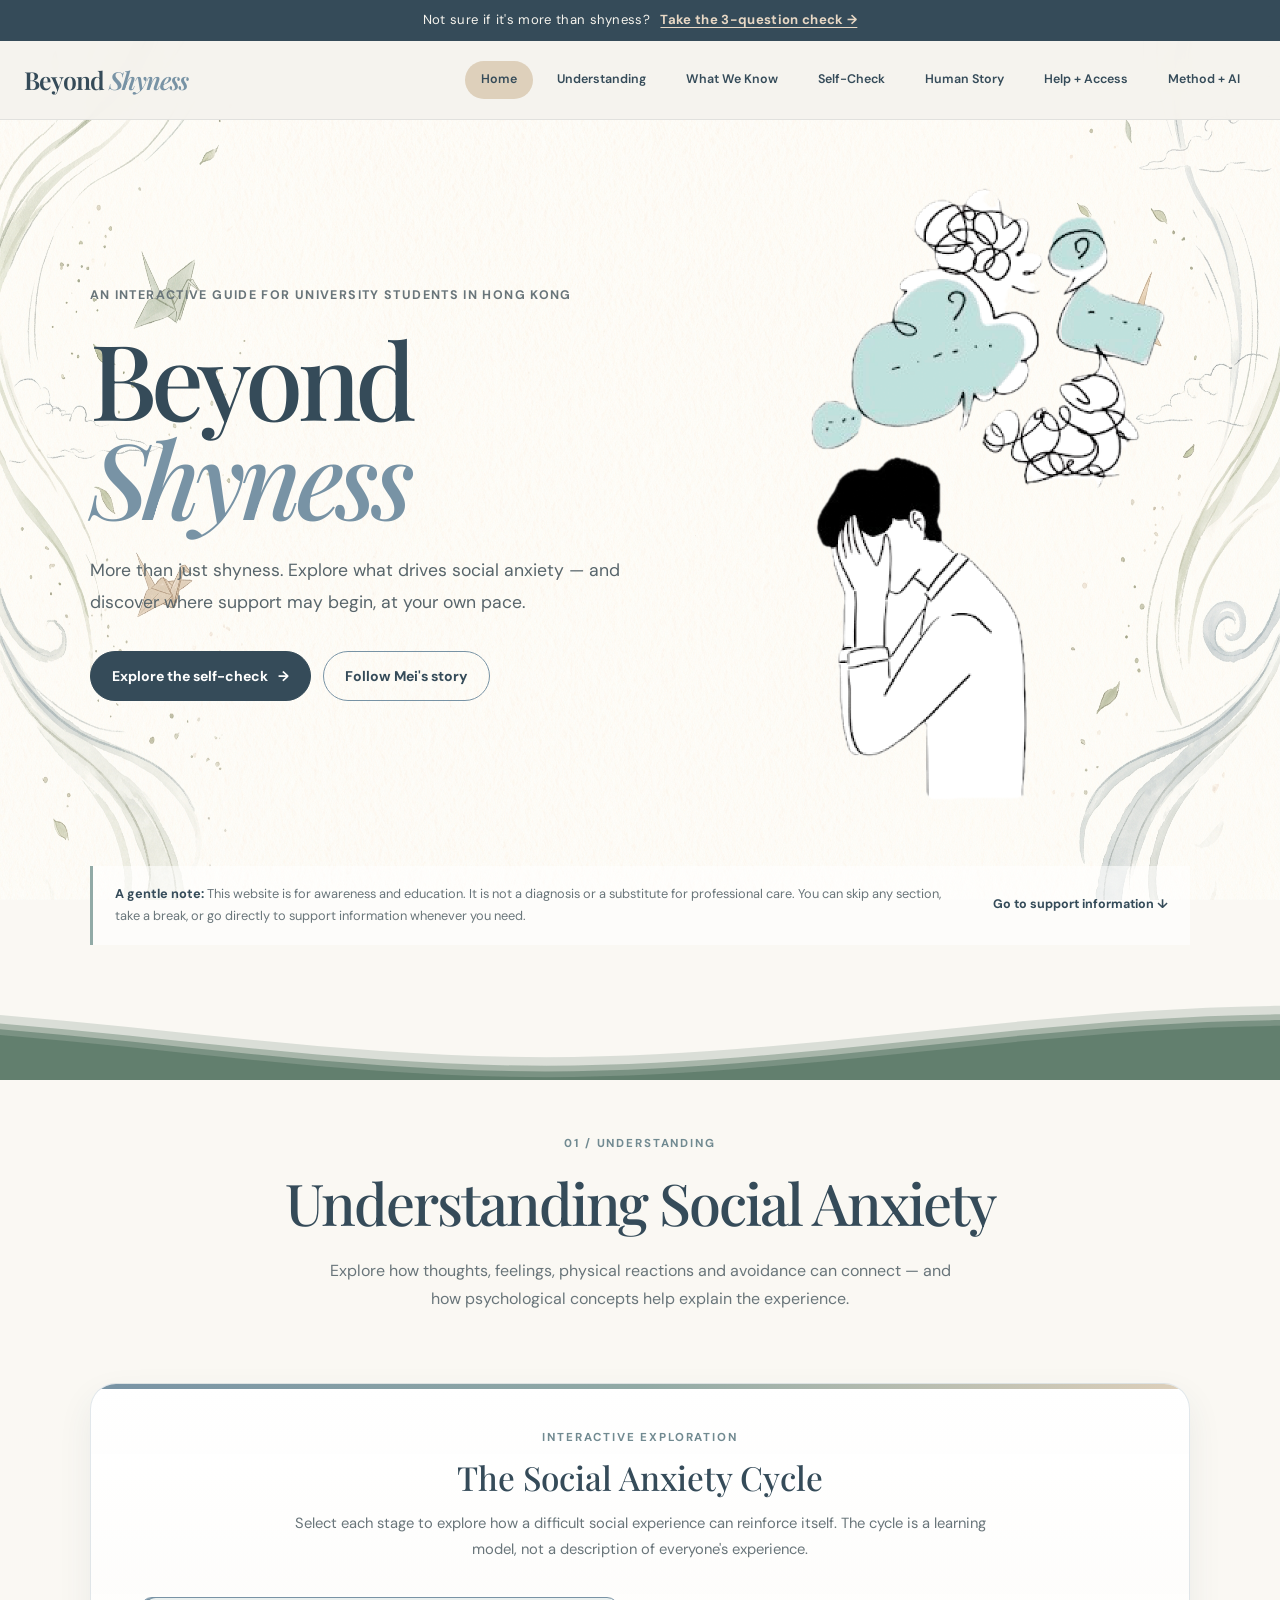
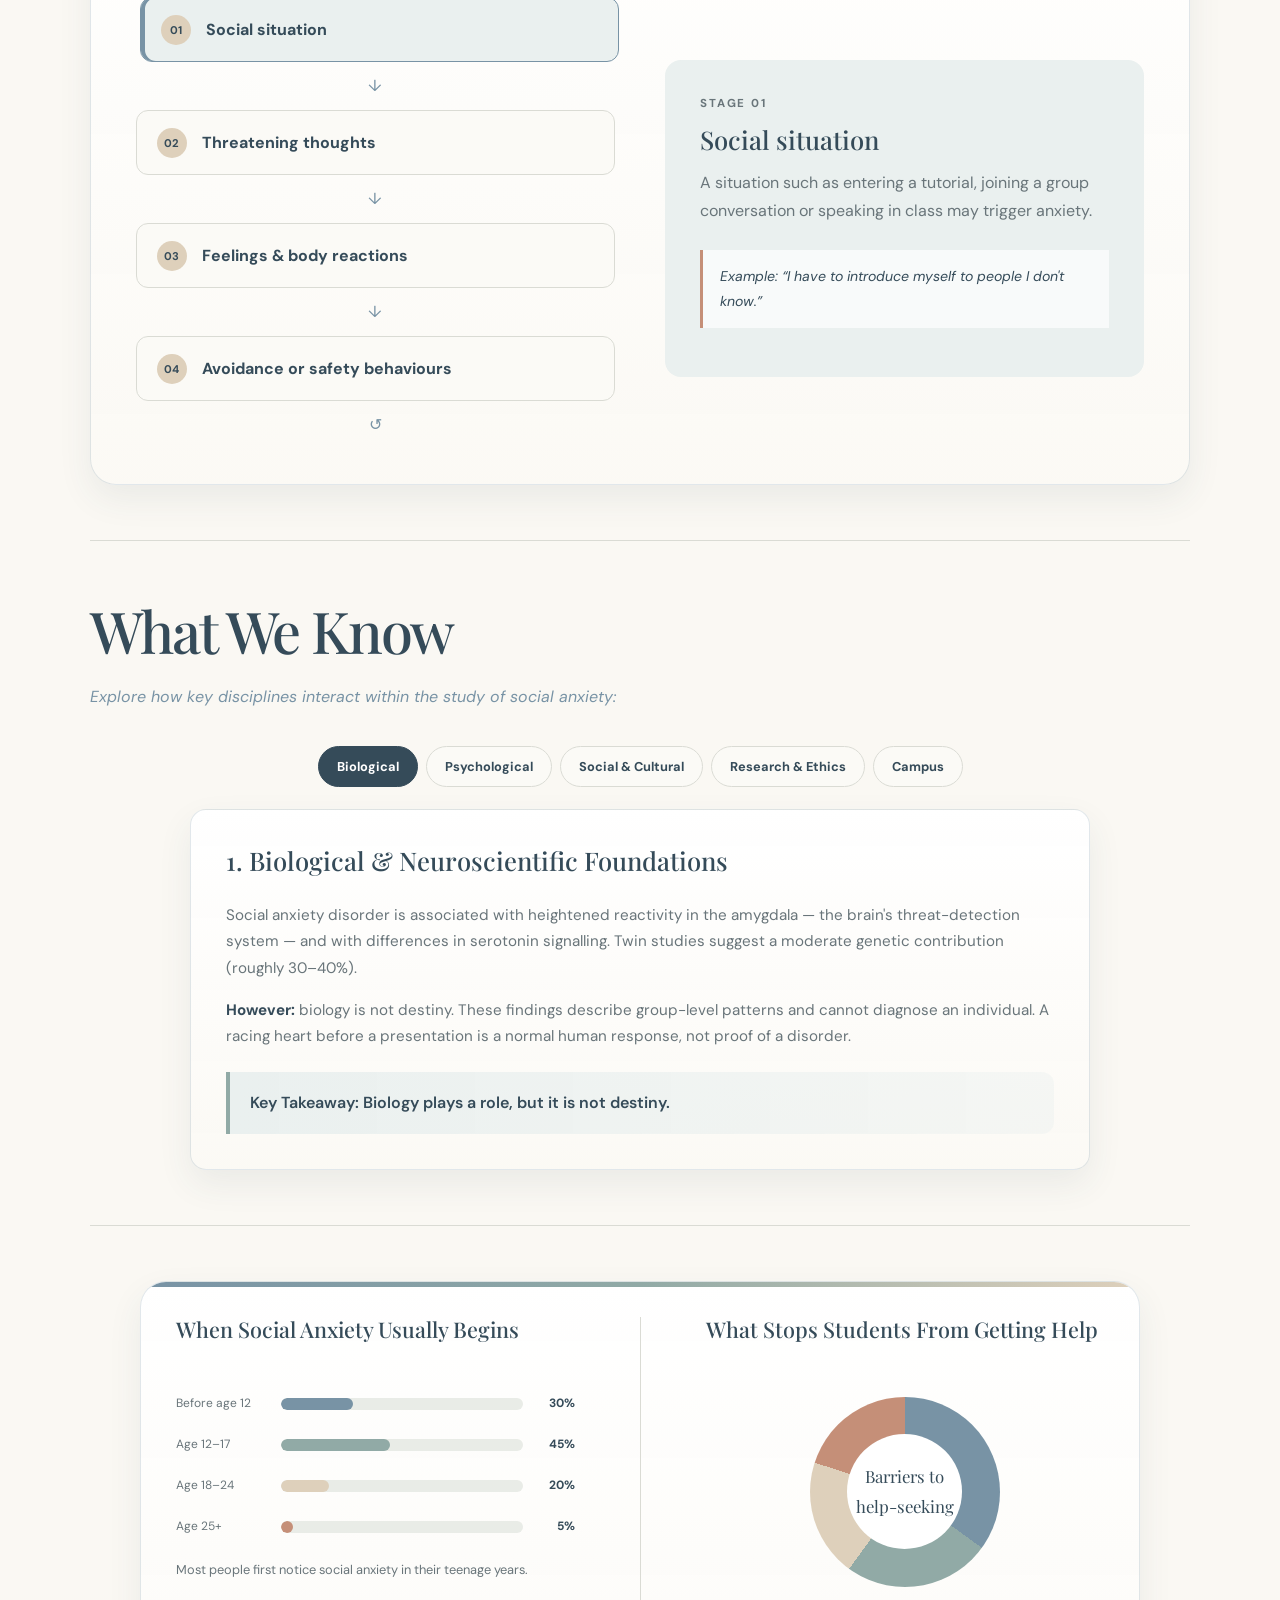
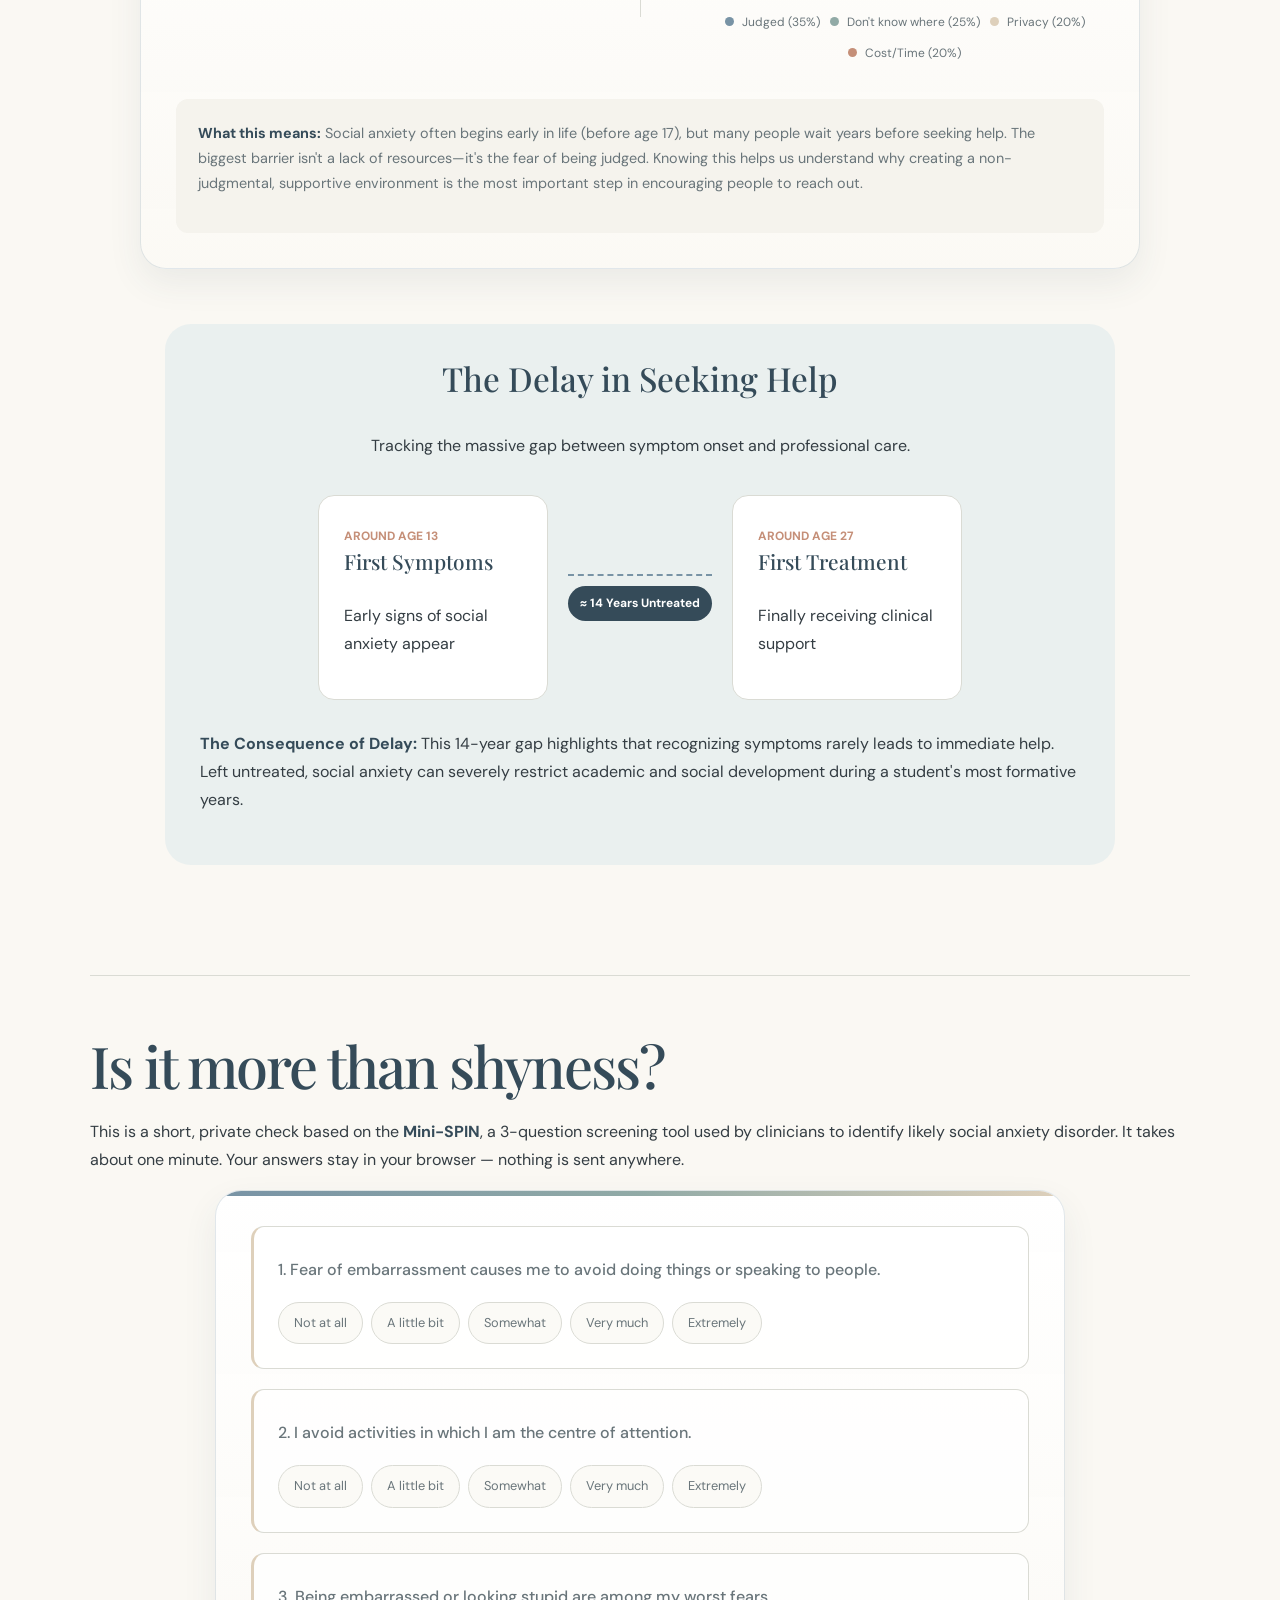
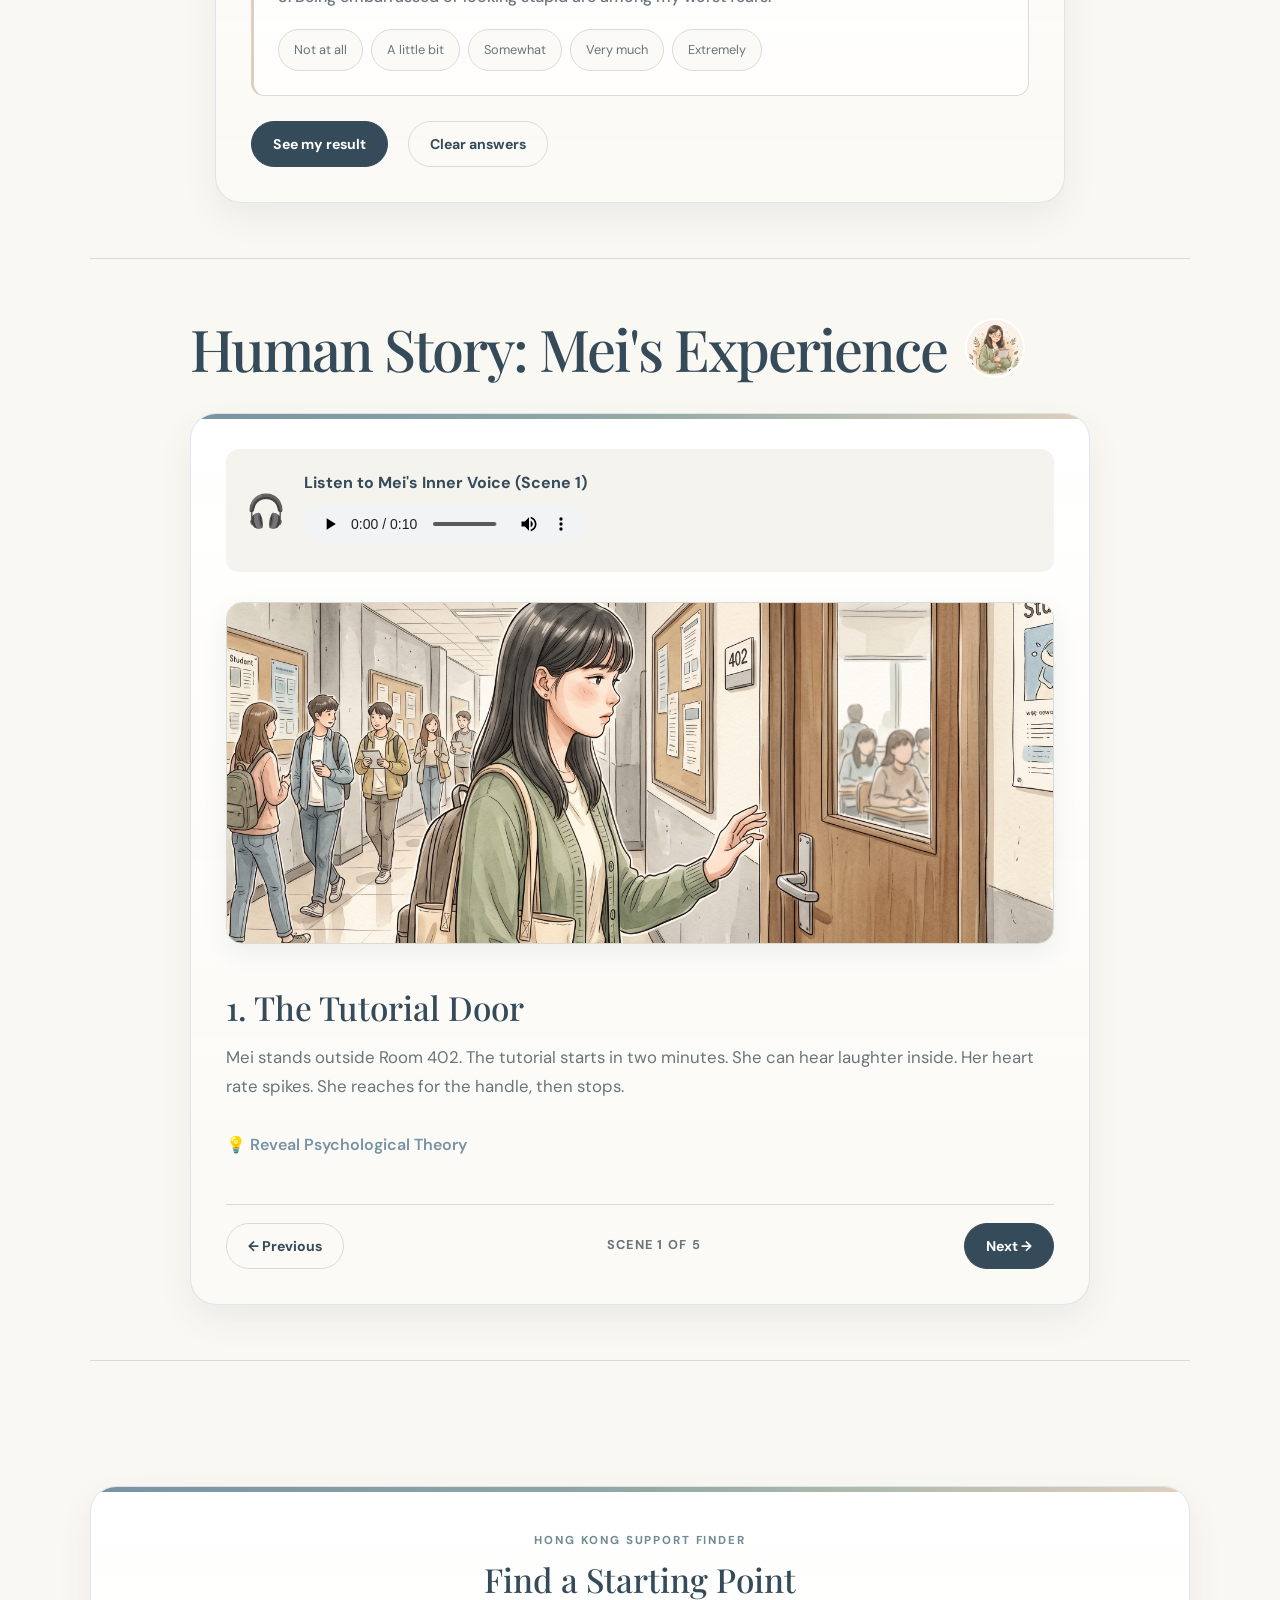
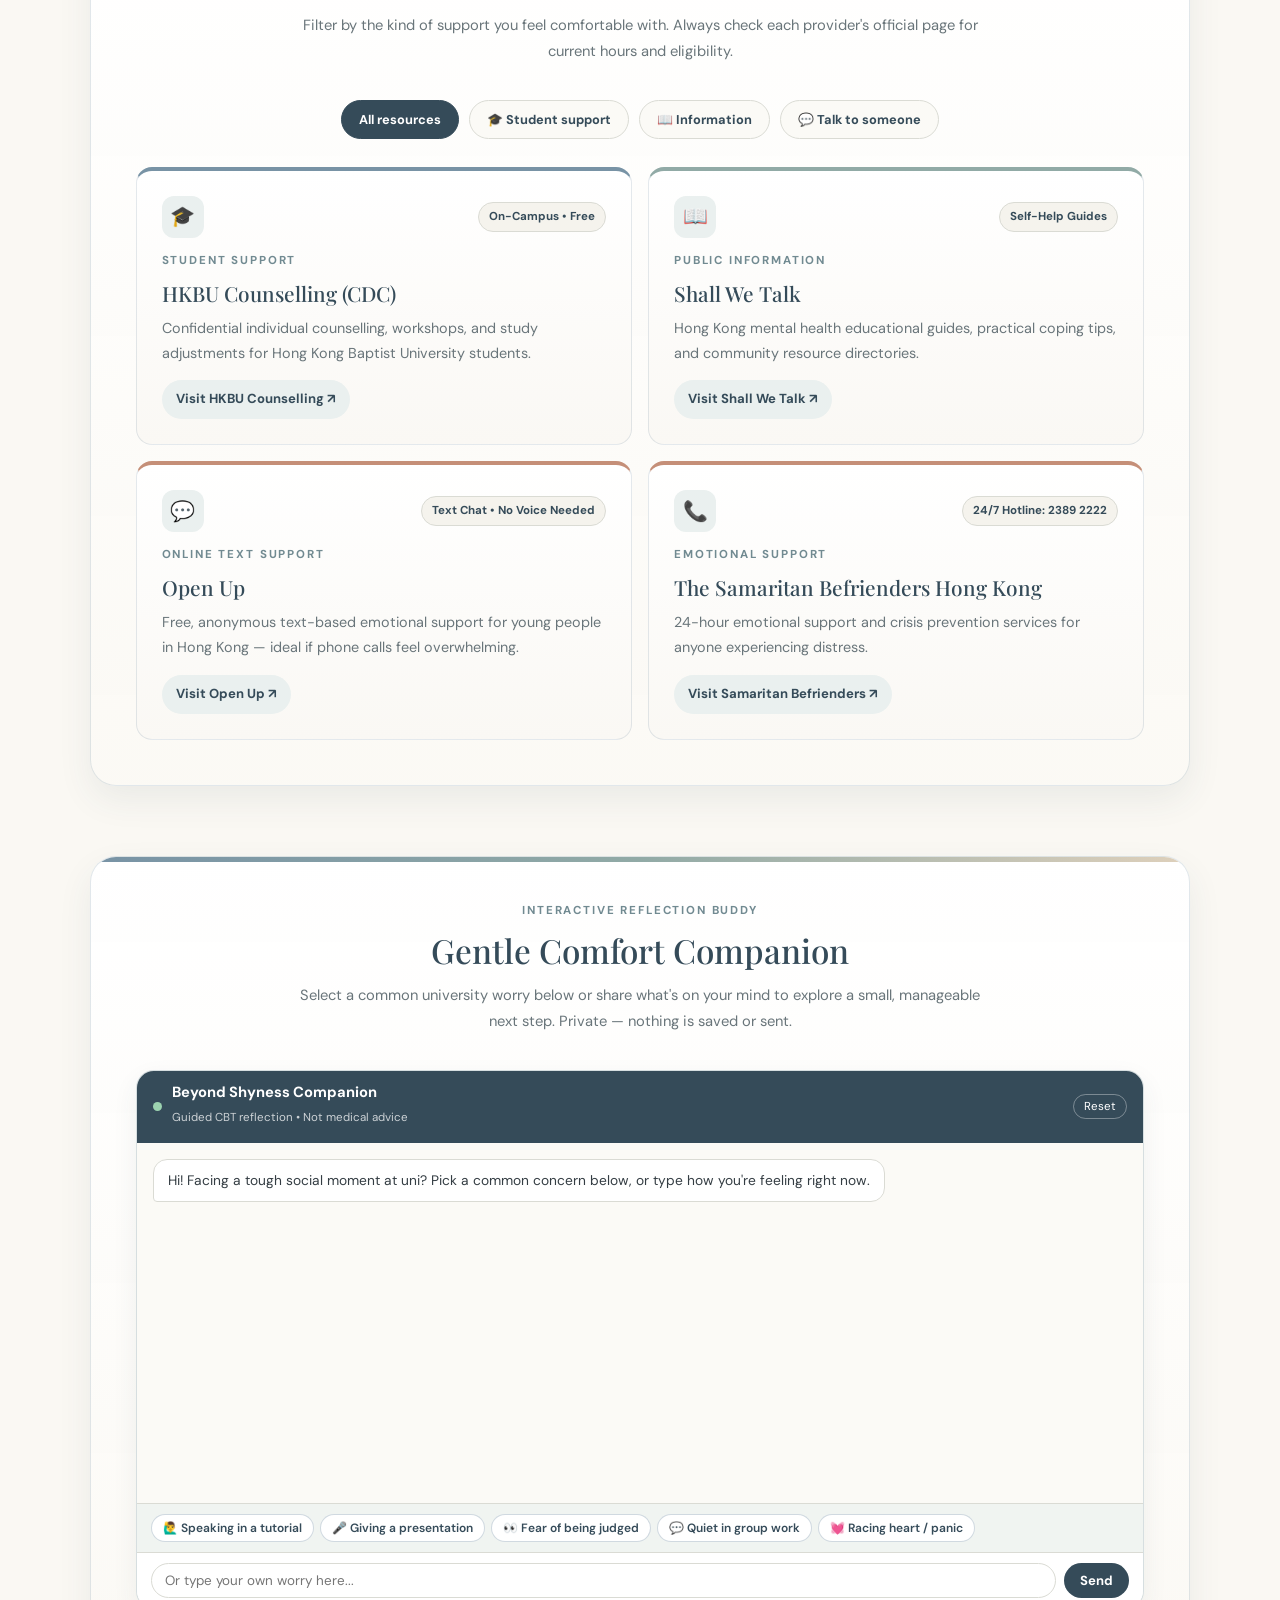
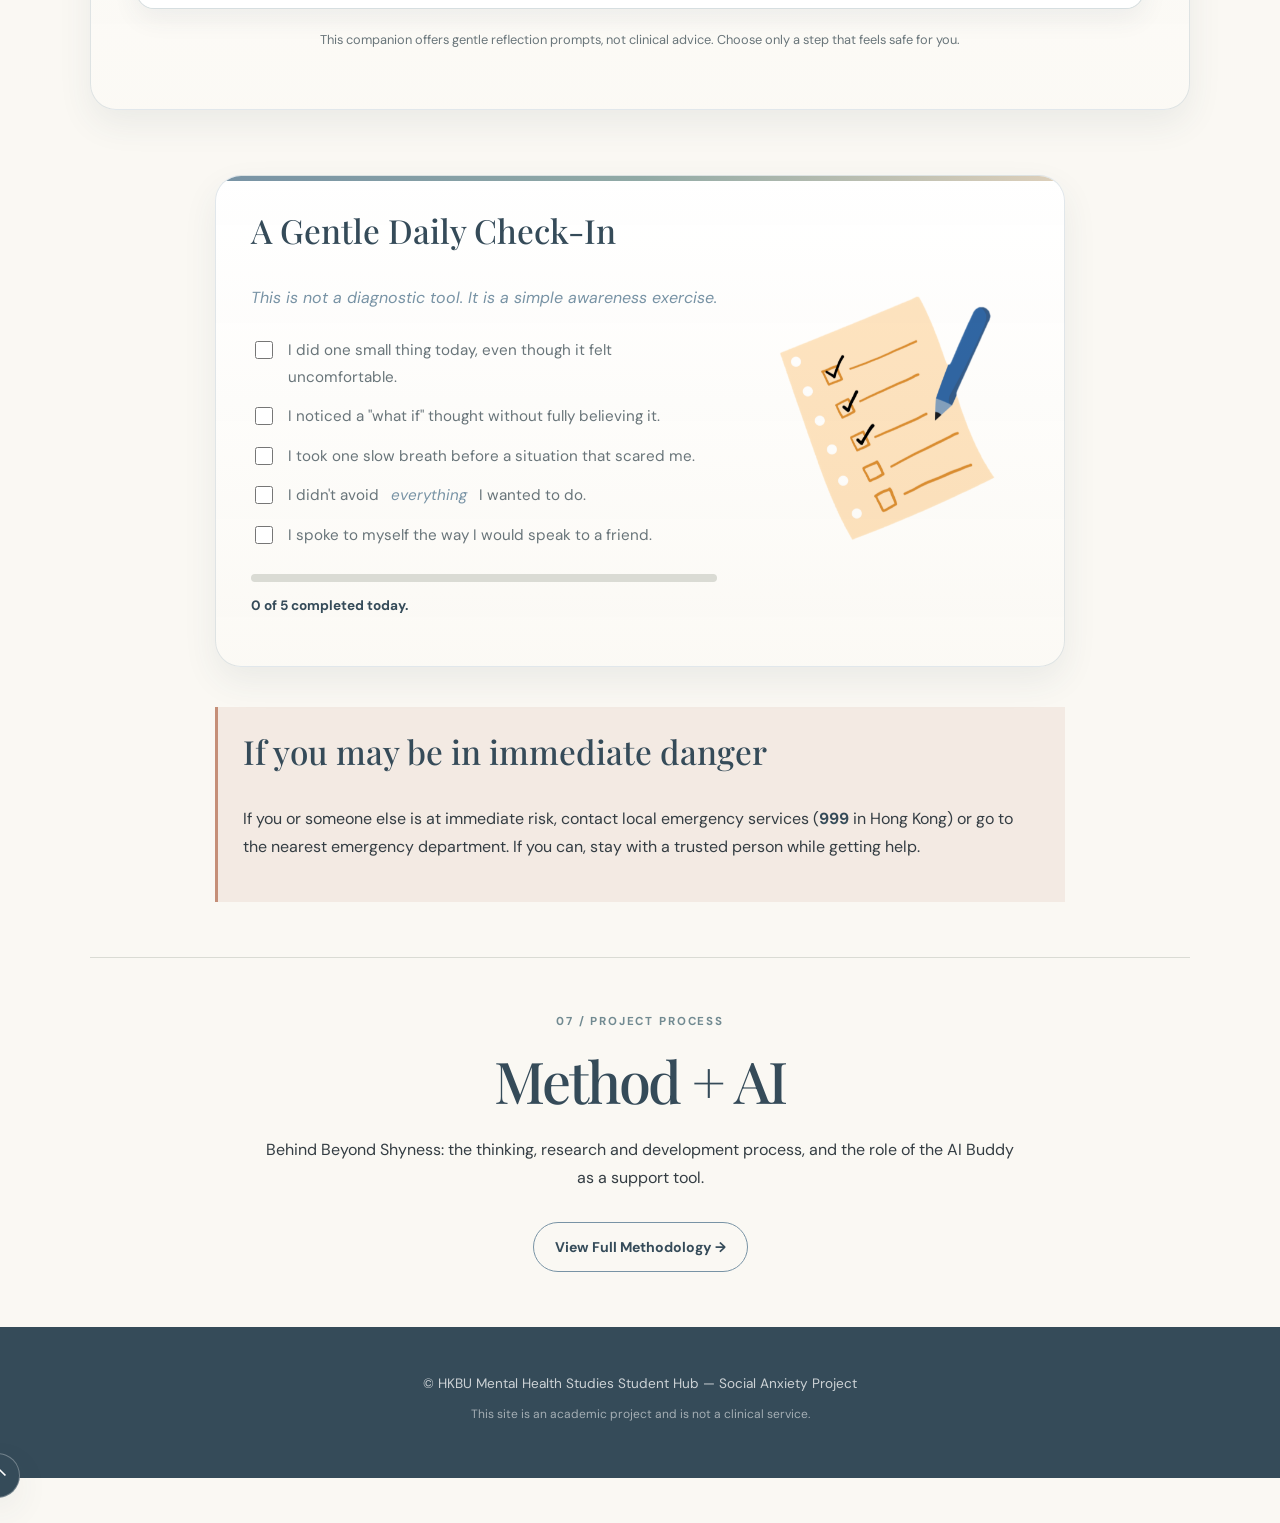
==== commit 98b5d2c5: "add" ====
--- a/index.html
+++ b/index.html
@@ -12,11 +12,9 @@
   <style>
     body {
       background-color: #FAF8F3 !important;
-      background-image:
-        linear-gradient(rgba(250, 248, 243, 0.25), rgba(250, 248, 243, 0.25)),
-        url('bg.jpg') !important;
-      background-size: cover !important;
-      background-position: center top !important;
+      background-image: url('bg-cranes-light.jpg') !important;
+      background-size: 100% 100% !important;
+      background-position: center center !important;
       background-attachment: fixed !important;
       background-repeat: no-repeat !important;
     }
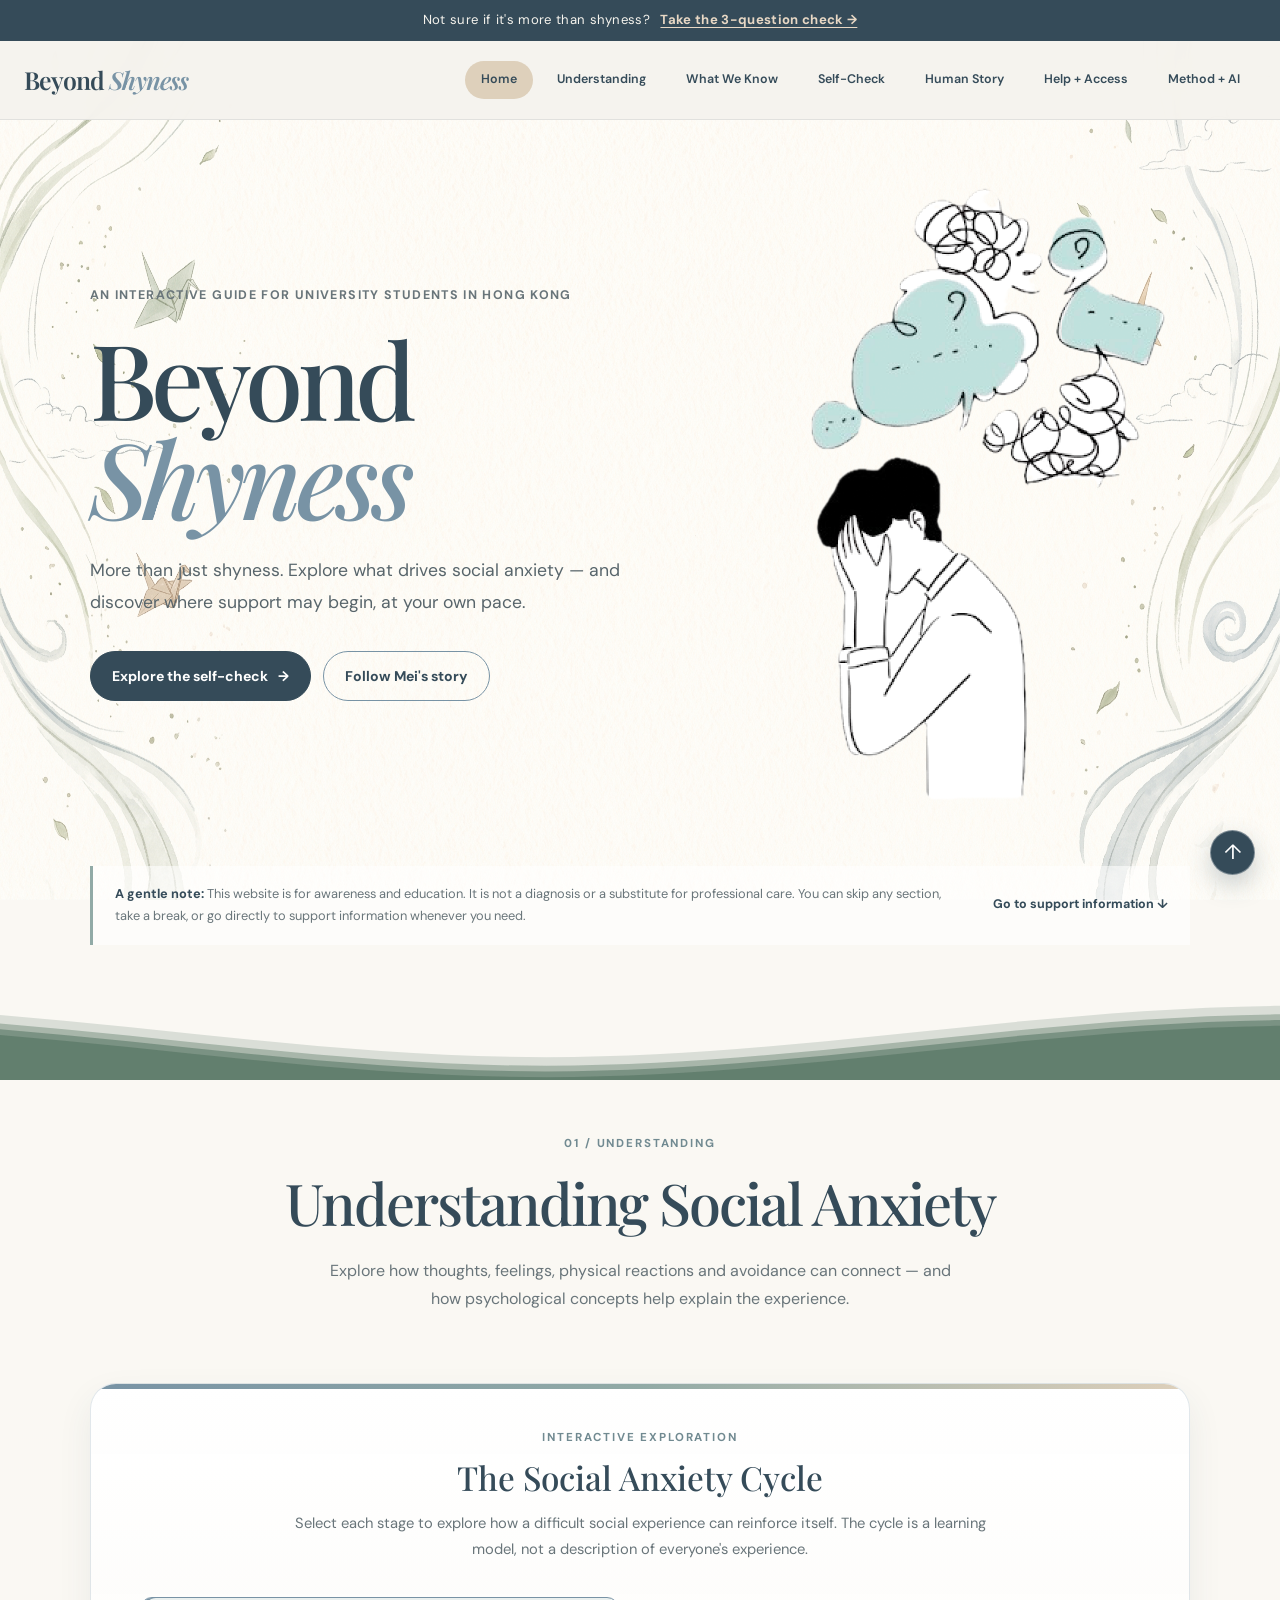
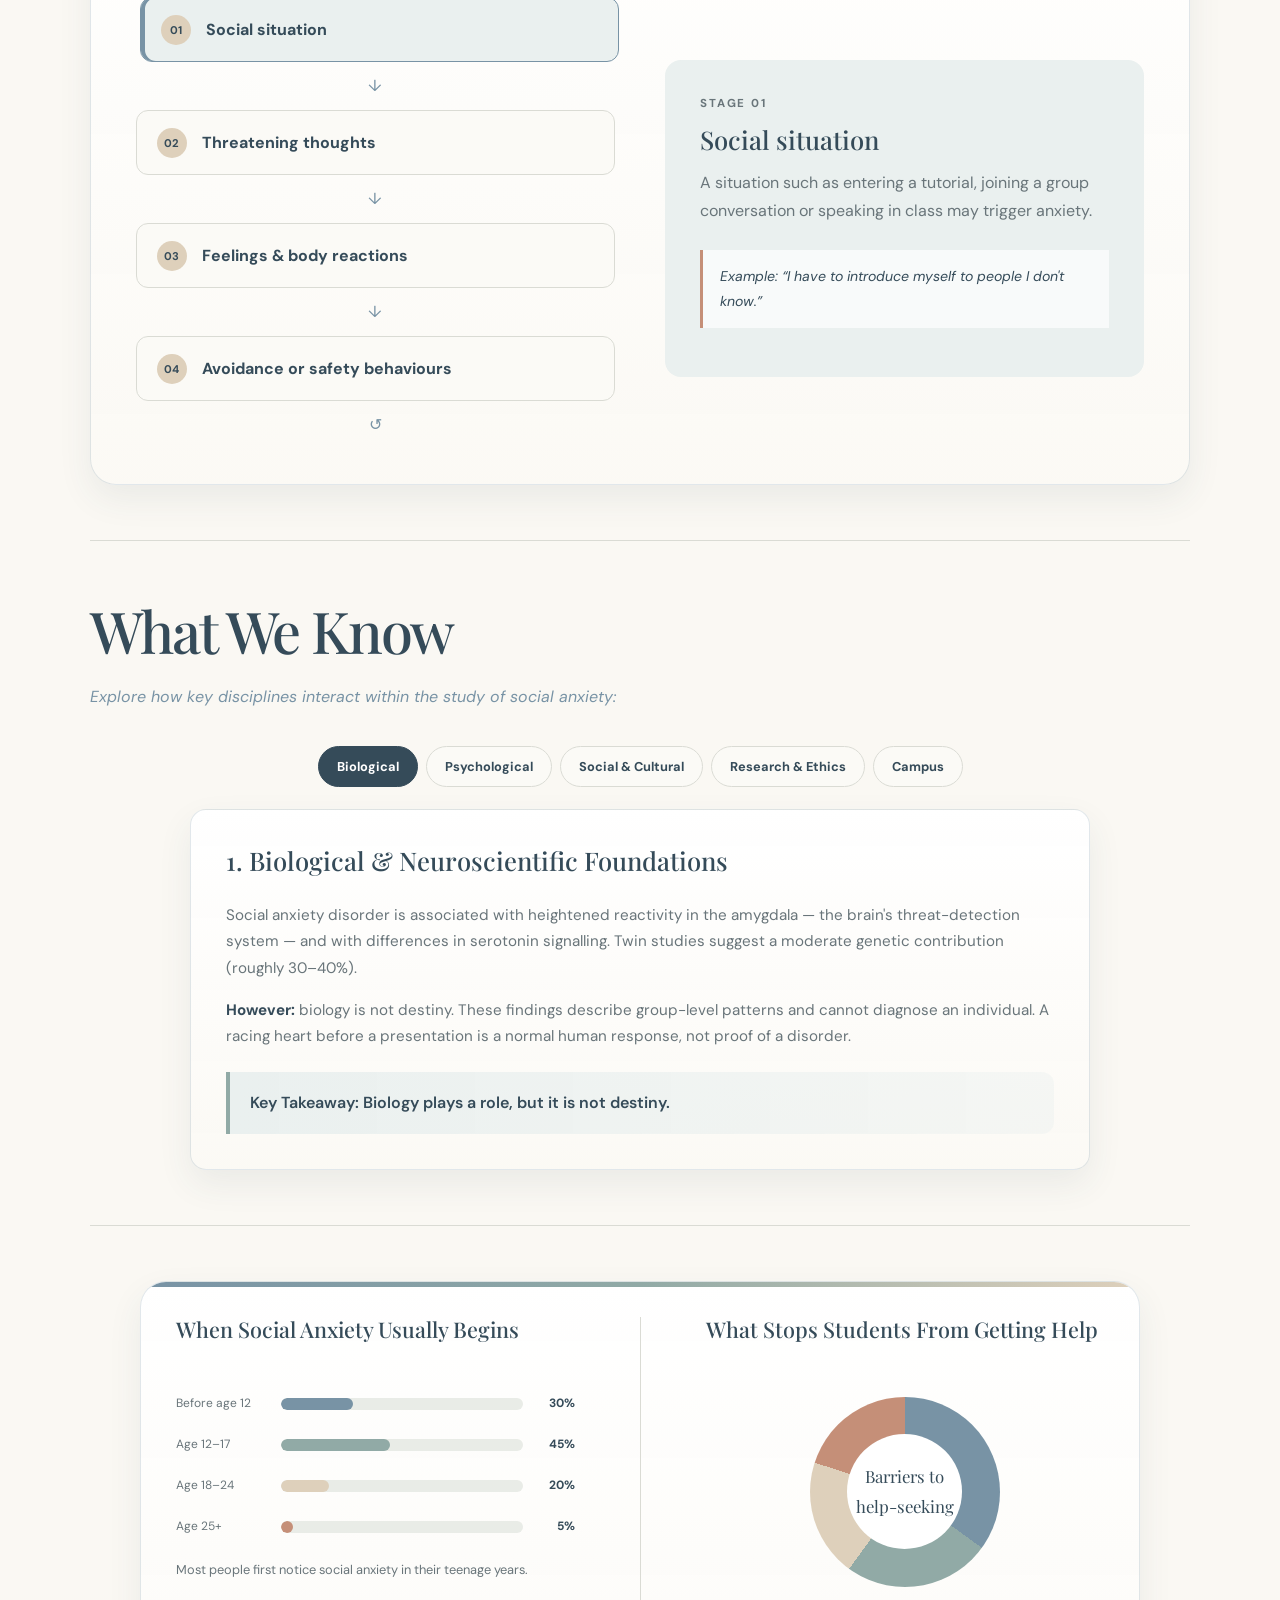
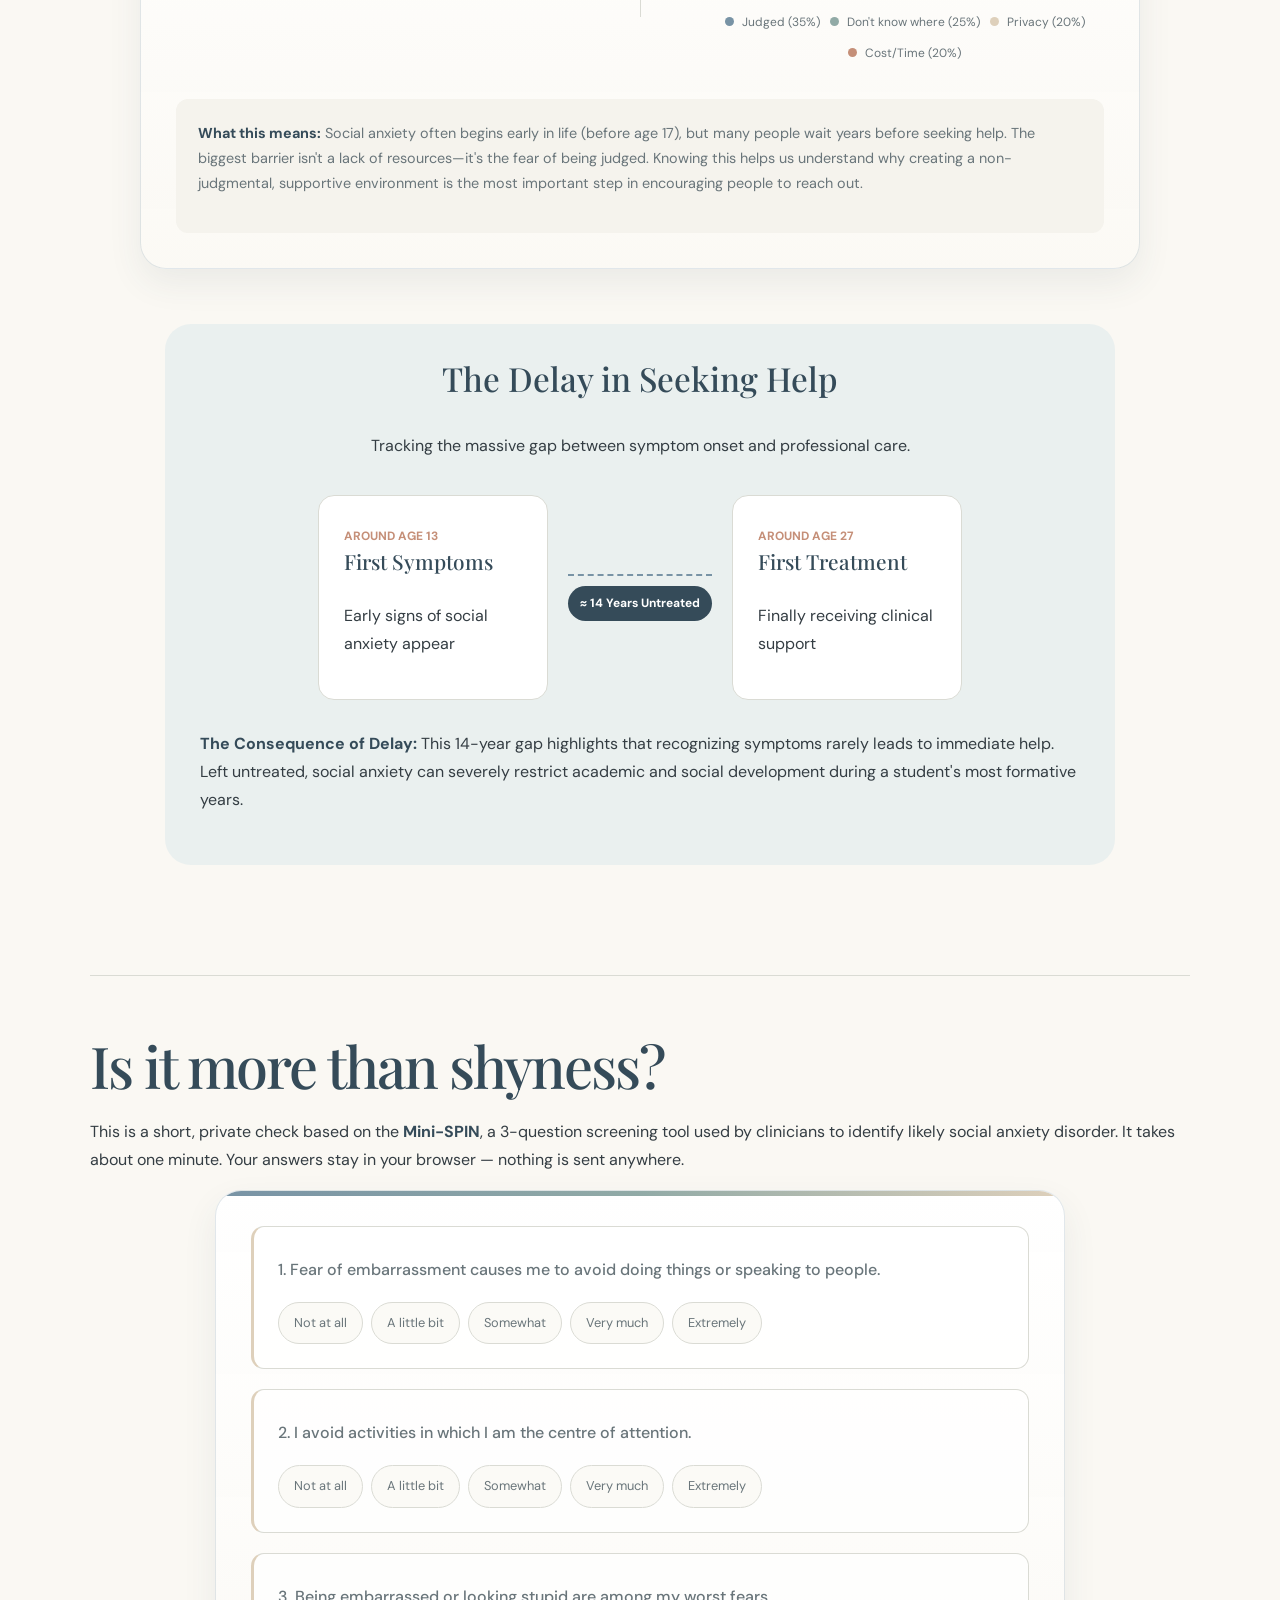
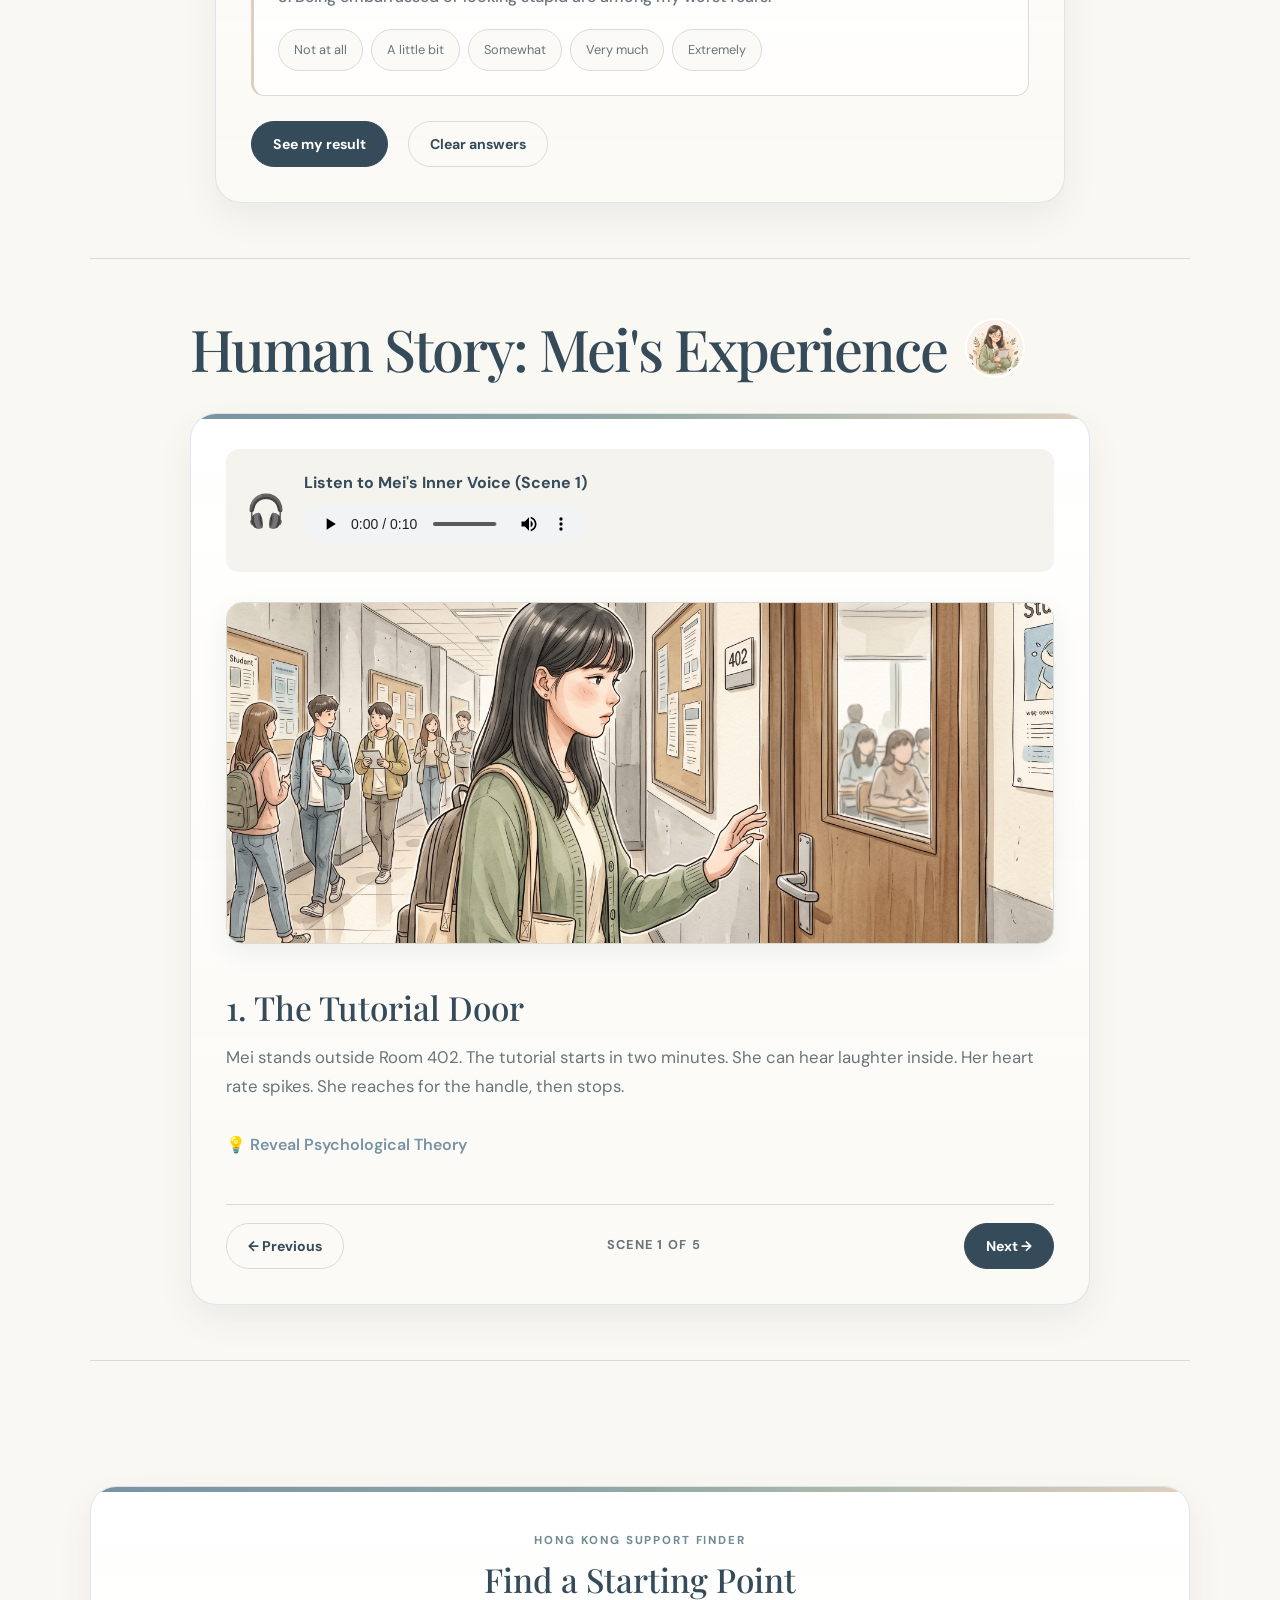
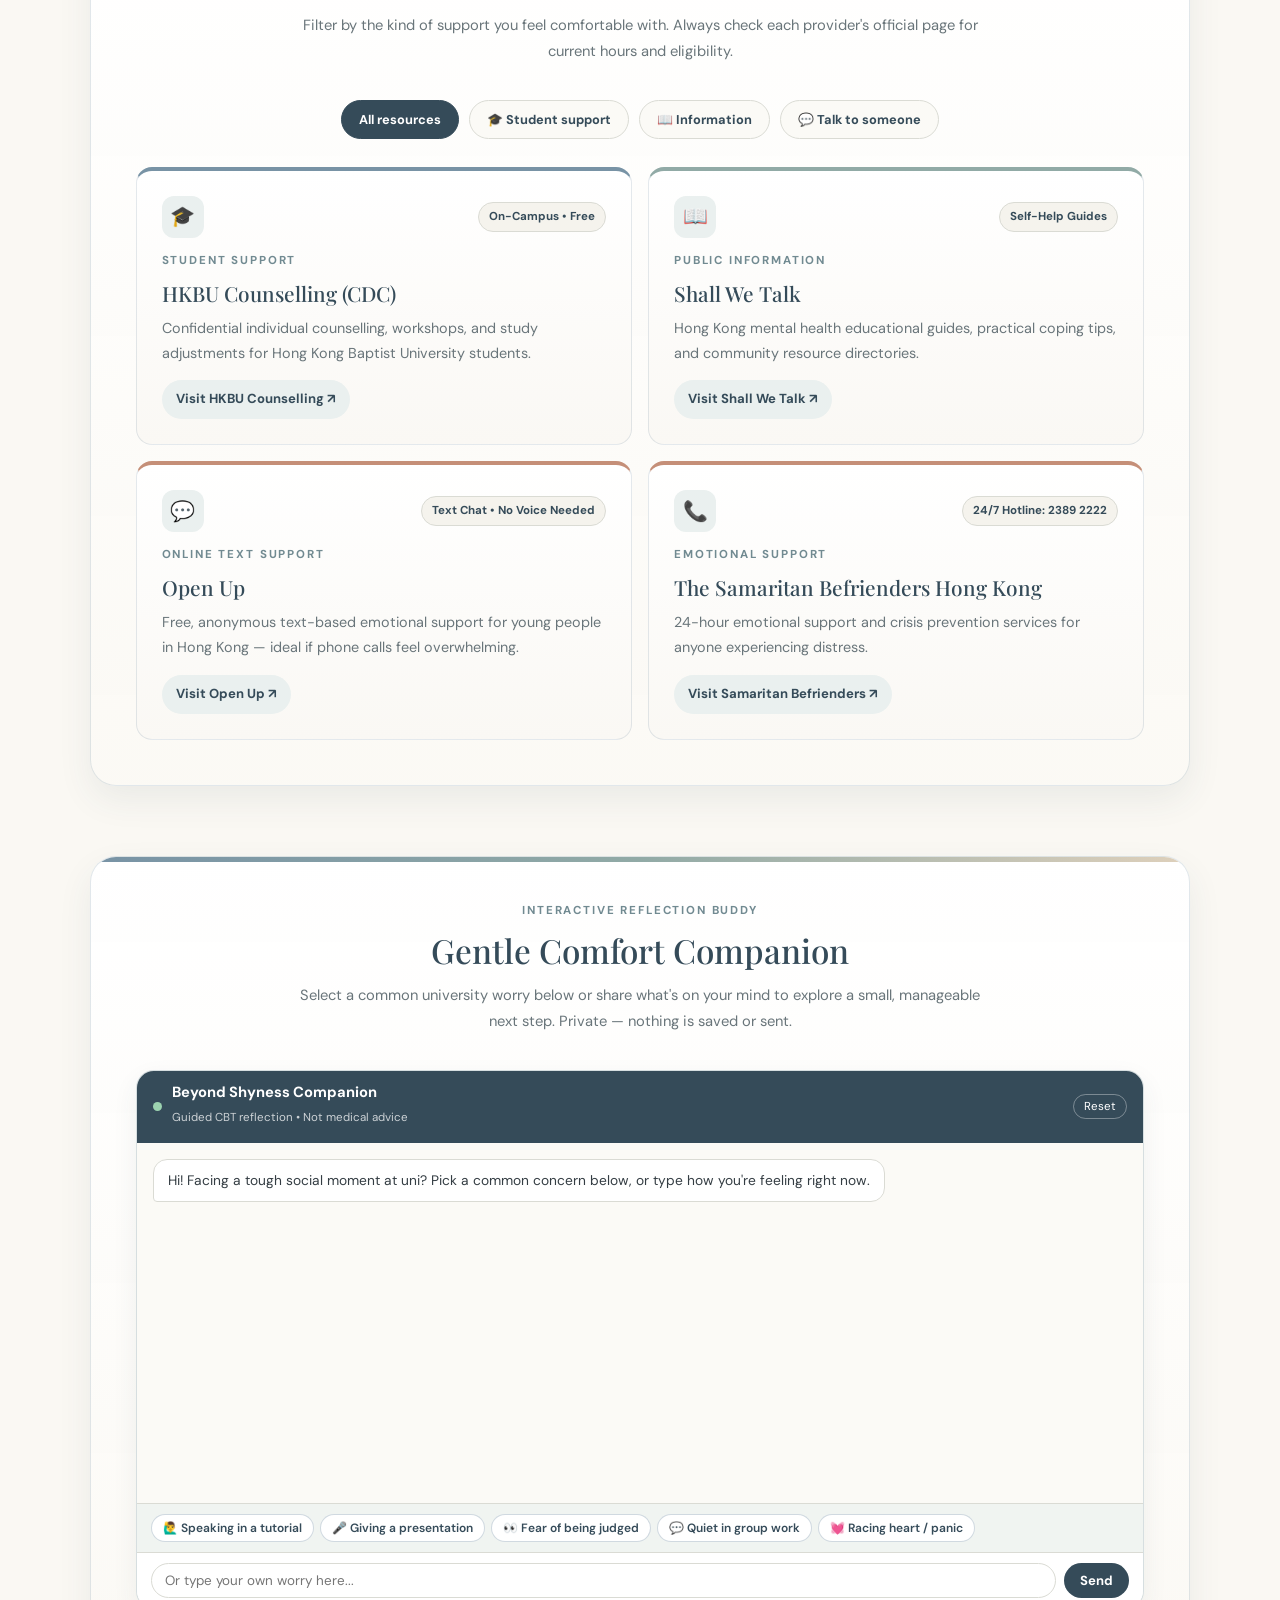
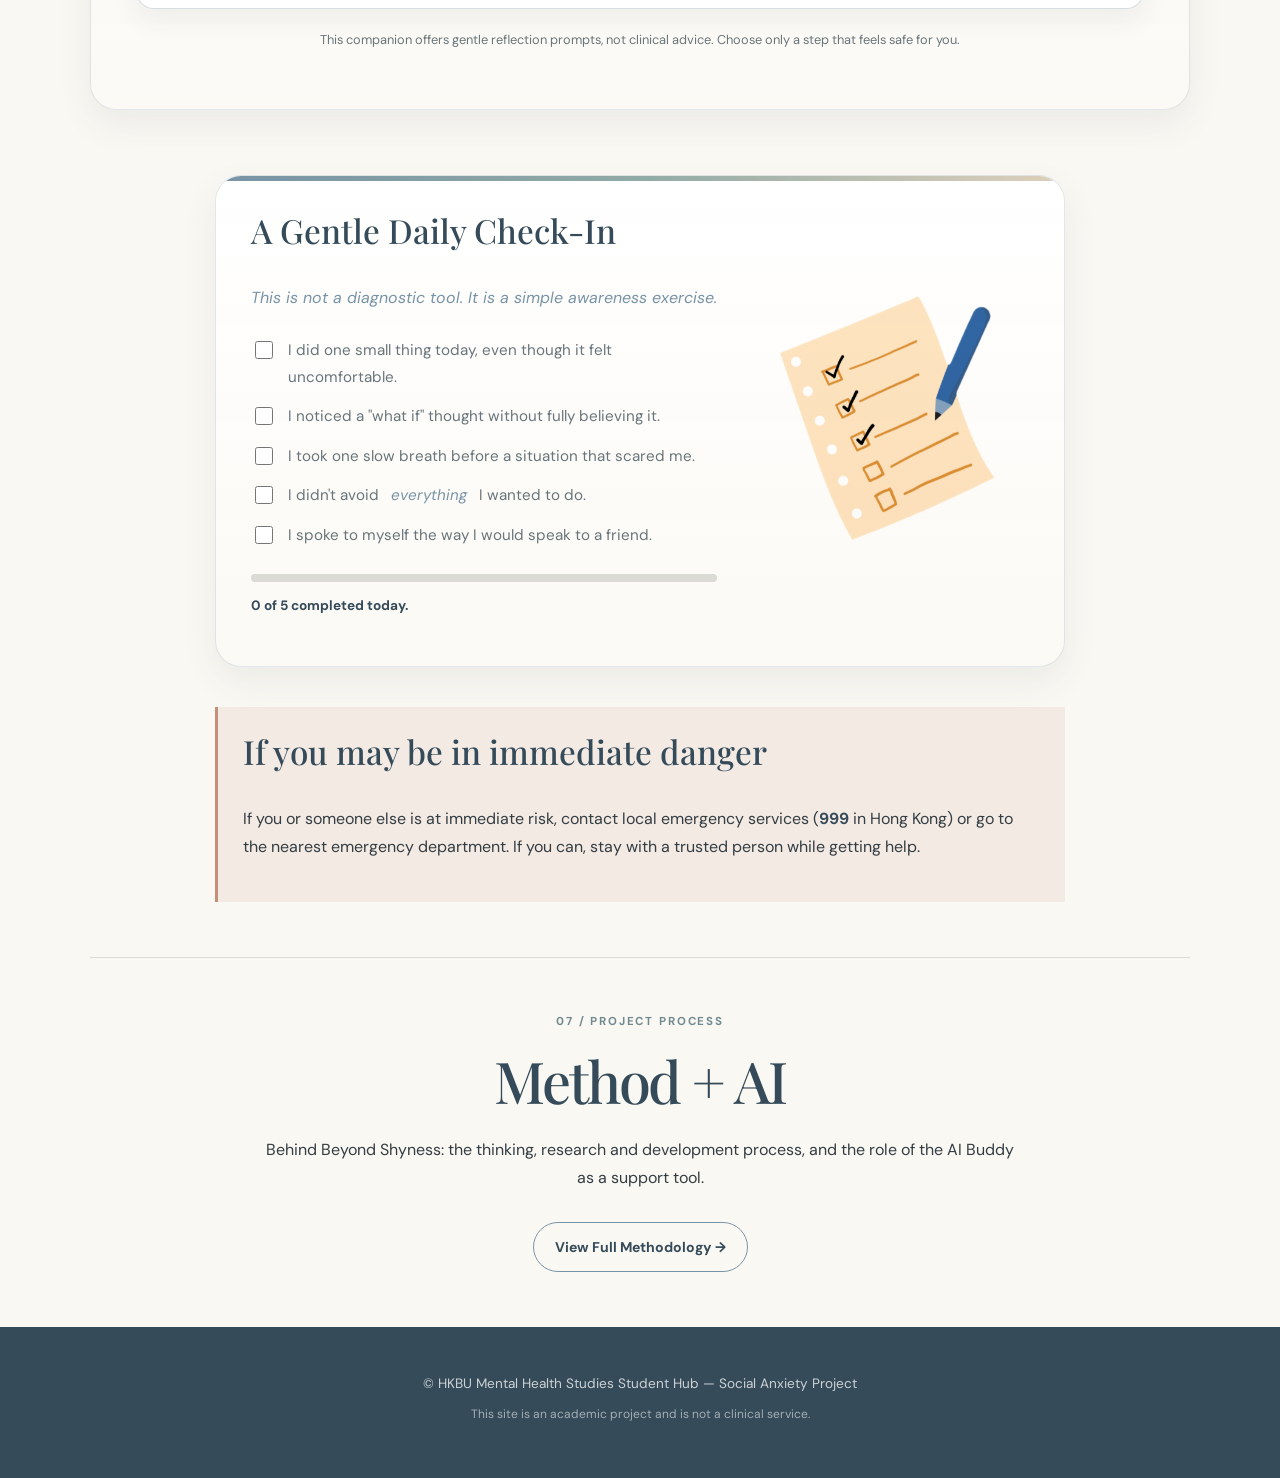
==== commit aa731dd8: "add" ====
--- a/index.html
+++ b/index.html
@@ -8,7 +8,7 @@
   <link href="https://fonts.googleapis.com" rel="preconnect"/>
   <link crossorigin="" href="https://fonts.gstatic.com" rel="preconnect"/>
   <link href="https://fonts.googleapis.com/css2?family=DM+Sans:wght@400;500;600;700&family=Playfair+Display:ital,wght@0,500;0,600;1,500;1,600&display=swap" rel="stylesheet"/>
-  <link href="style.css?v=632" rel="stylesheet"/>
+  <link href="style.css?v=633" rel="stylesheet"/>
   <style>
     body {
       background-color: #FAF8F3 !important;
@@ -709,6 +709,15 @@
     };
 
     document.addEventListener("DOMContentLoaded", () => {
+      // Back to top button handler
+      const backToTop = document.getElementById("backToTop");
+      if (backToTop) {
+        backToTop.addEventListener("click", (e) => {
+          e.preventDefault();
+          window.scrollTo({ top: 0, behavior: "smooth" });
+        });
+      }
+
       // Ensure charts are always visible and animated
       const revealCharts = () => {
         const chartWrapper = document.querySelector(".combined-charts-wrapper");
--- a/style.css
+++ b/style.css
@@ -254,8 +254,8 @@
 footer { padding: 45px 24px; background: var(--deep-blue); color: rgba(255, 255, 255, 0.75); text-align: center; }
 footer p { margin-bottom: 8px; font-size: 0.85rem; }
 footer .footer-note { color: rgba(255, 255, 255, 0.55); font-size: 0.75rem; }
-.back-to-top { position: fixed; z-index: 90; right: 25px; bottom: 25px; display: grid; width: 45px; height: 45px; place-items: center; border: 1px solid rgba(255, 255, 255, 0.3); border-radius: 50%; background: var(--deep-blue); color: var(--white); font-size: 1.3rem; box-shadow: var(--shadow-soft); transition: all 0.2s ease; }
-.back-to-top:hover { transform: translateY(-4px); background: var(--dusty-blue); color: var(--white); }
+.back-to-top { position: fixed !important; z-index: 999 !important; right: 25px; bottom: 25px; display: grid !important; width: 45px; height: 45px; place-items: center; border: 1px solid rgba(255, 255, 255, 0.35); border-radius: 50%; background: var(--deep-blue); color: var(--white) !important; font-size: 1.3rem; box-shadow: 0 10px 25px rgba(53, 75, 89, 0.25); transition: transform 0.2s ease, background 0.2s ease; }
+.back-to-top:hover { transform: translateY(-4px); background: var(--dusty-blue); color: var(--white) !important; }
 
 @keyframes fade-in { from { transform: translateY(7px); opacity: 0; } to { transform: translateY(0); opacity: 1; } }
 
@@ -351,7 +351,7 @@
   overflow: hidden;
 }
 
-nav, main, footer, .top-banner, .back-to-top {
+nav, main, footer, .top-banner {
   position: relative;
   z-index: 1;
 }
